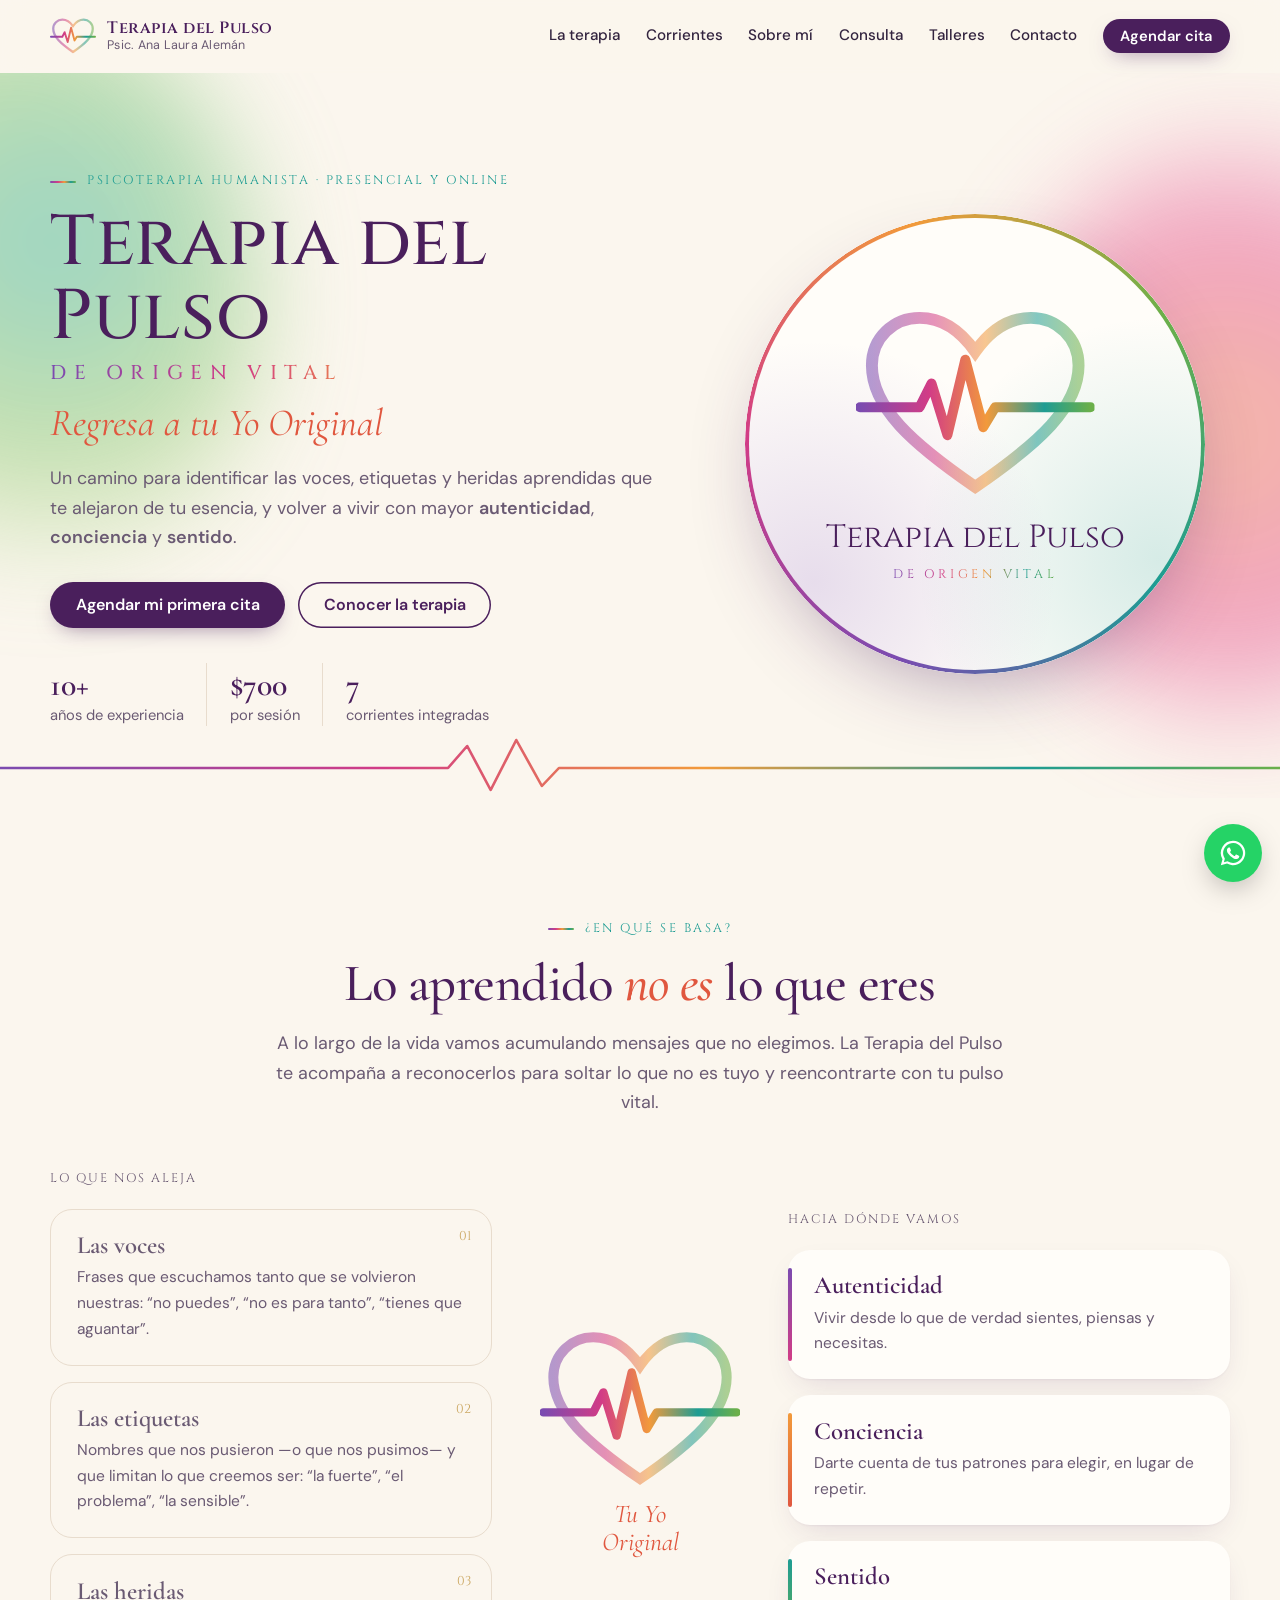
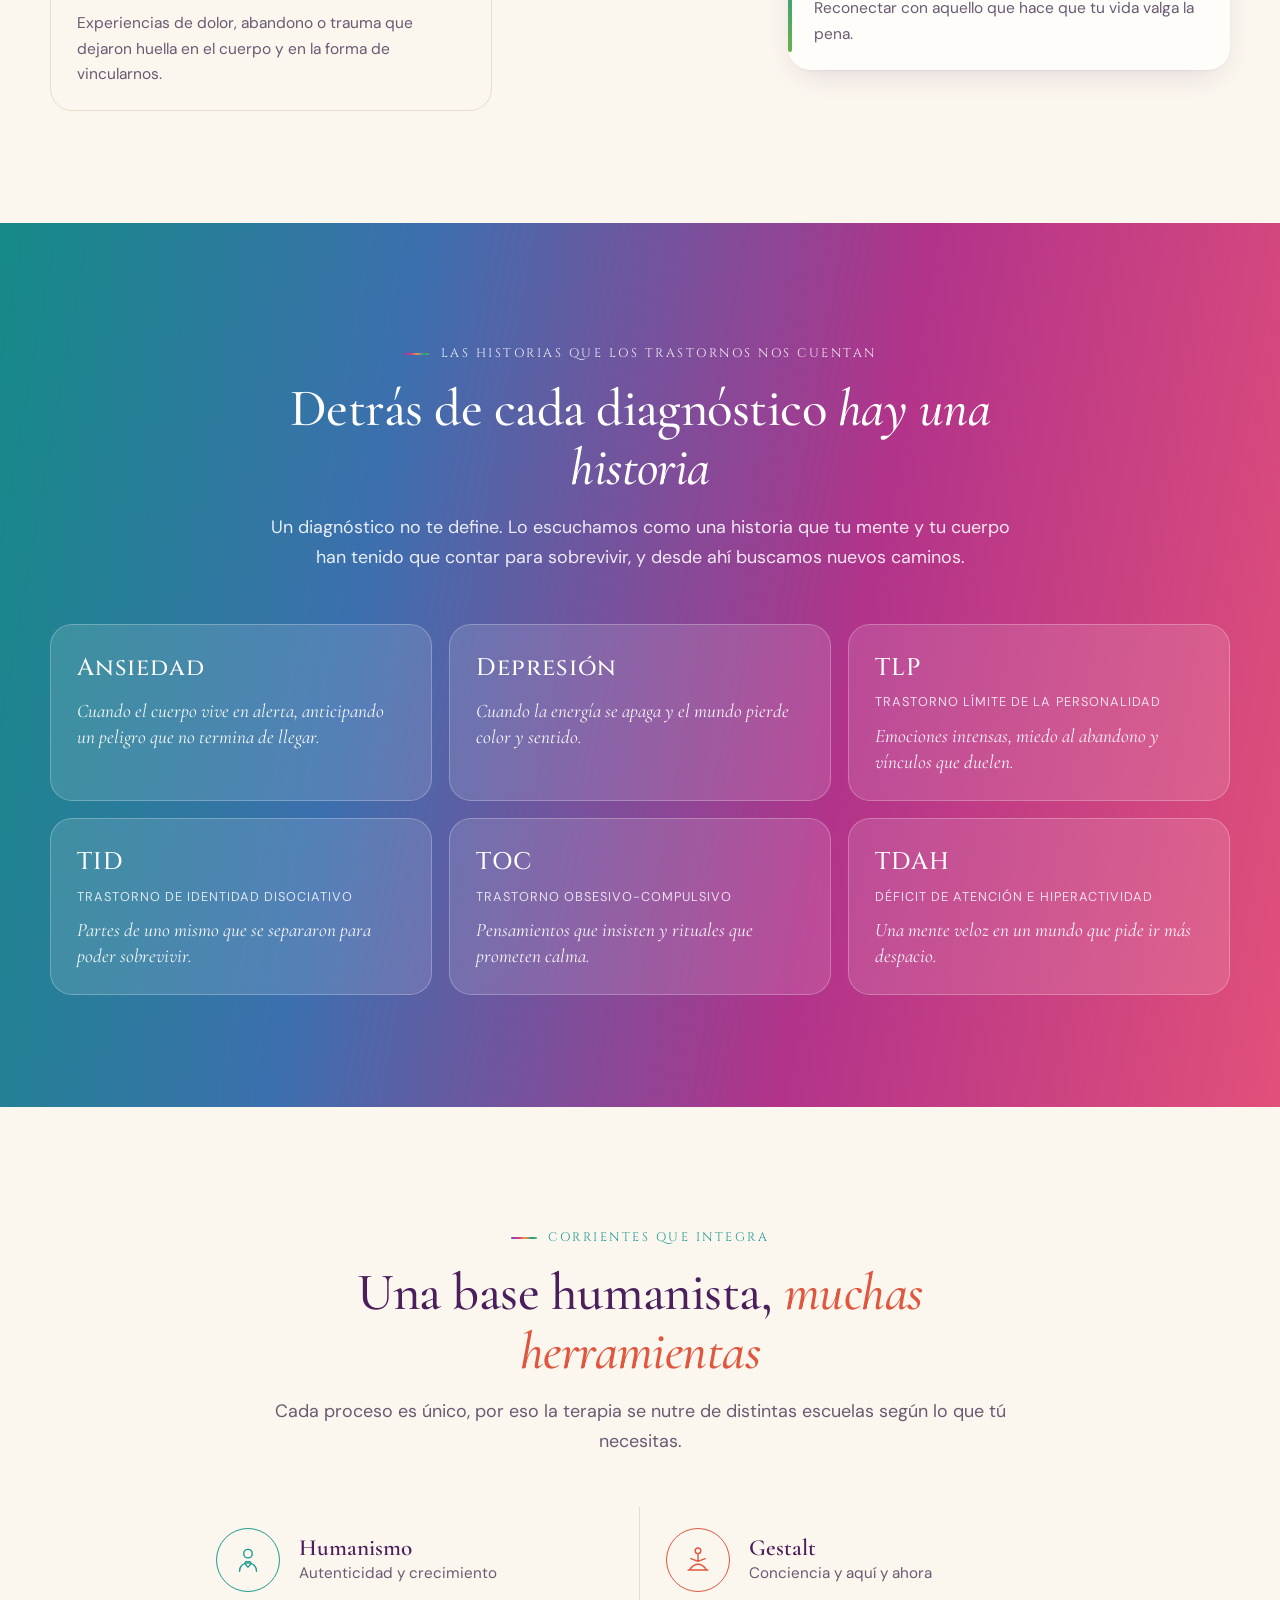
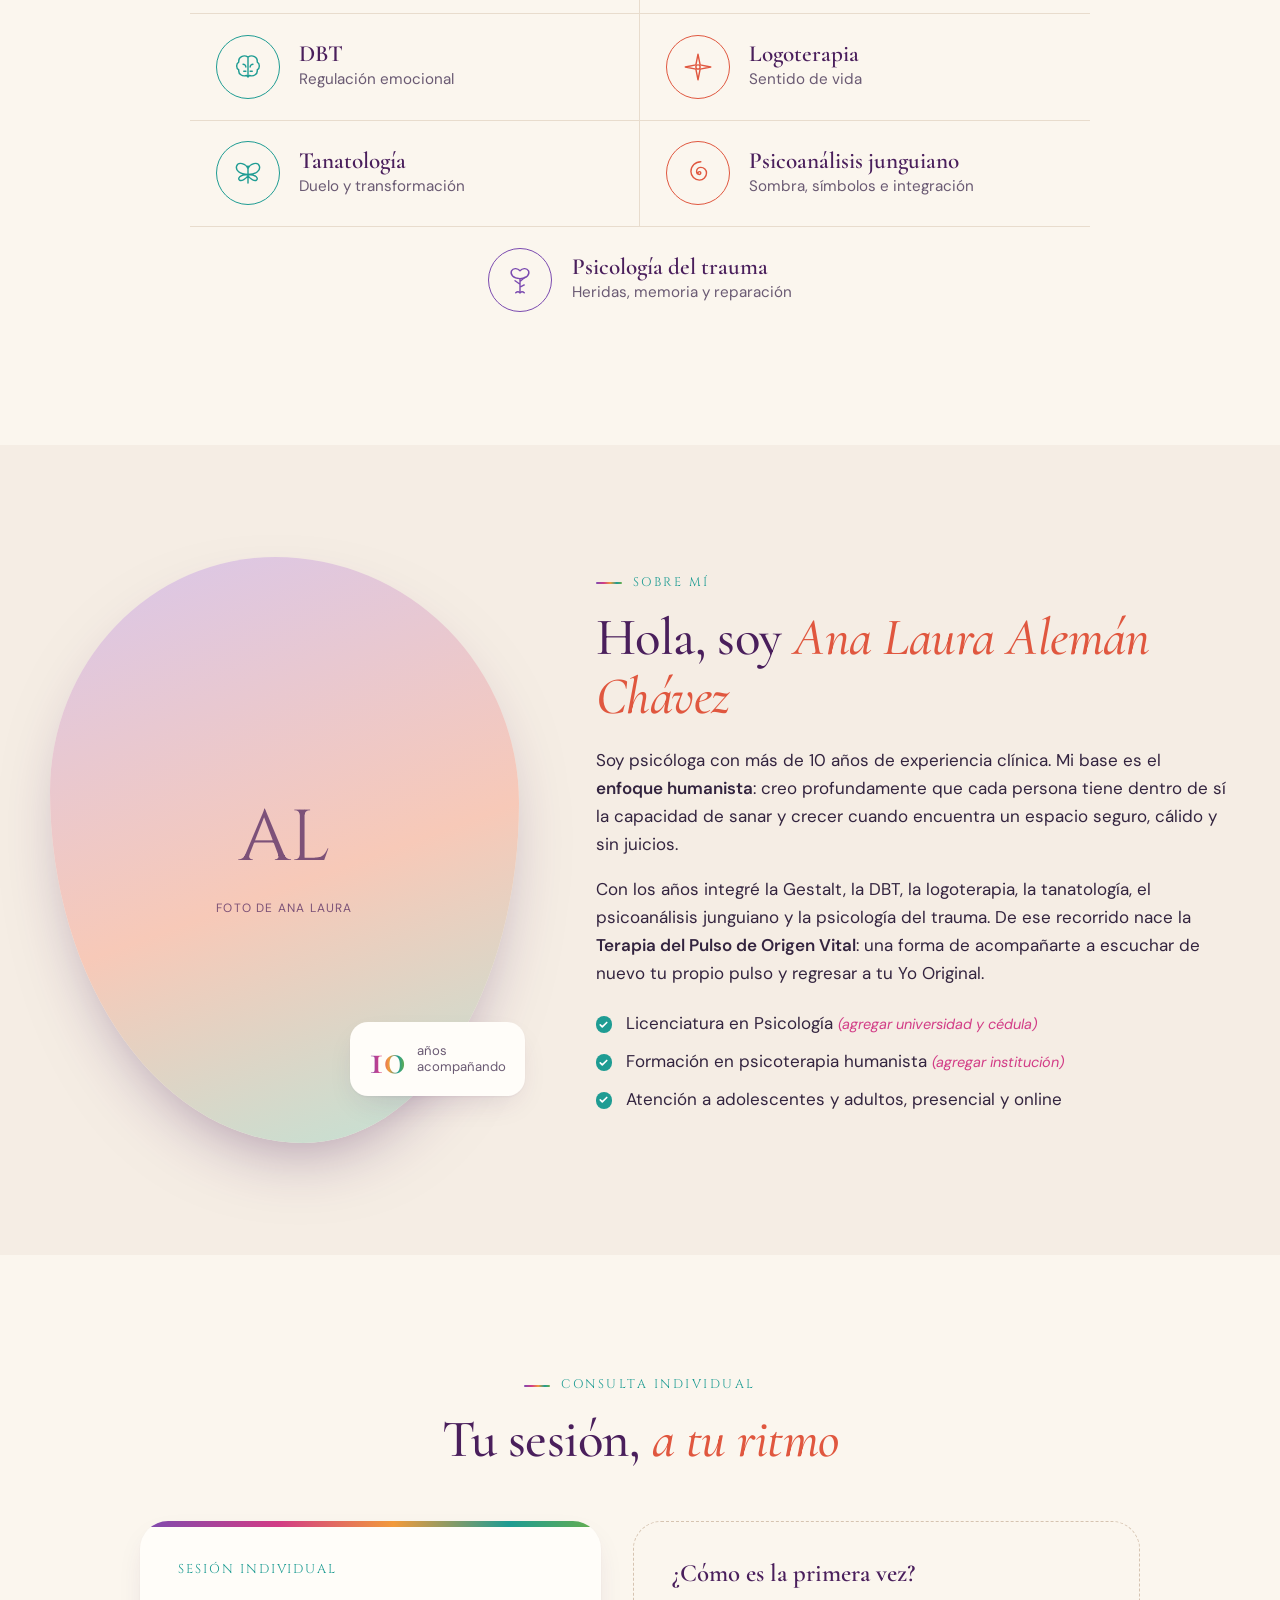
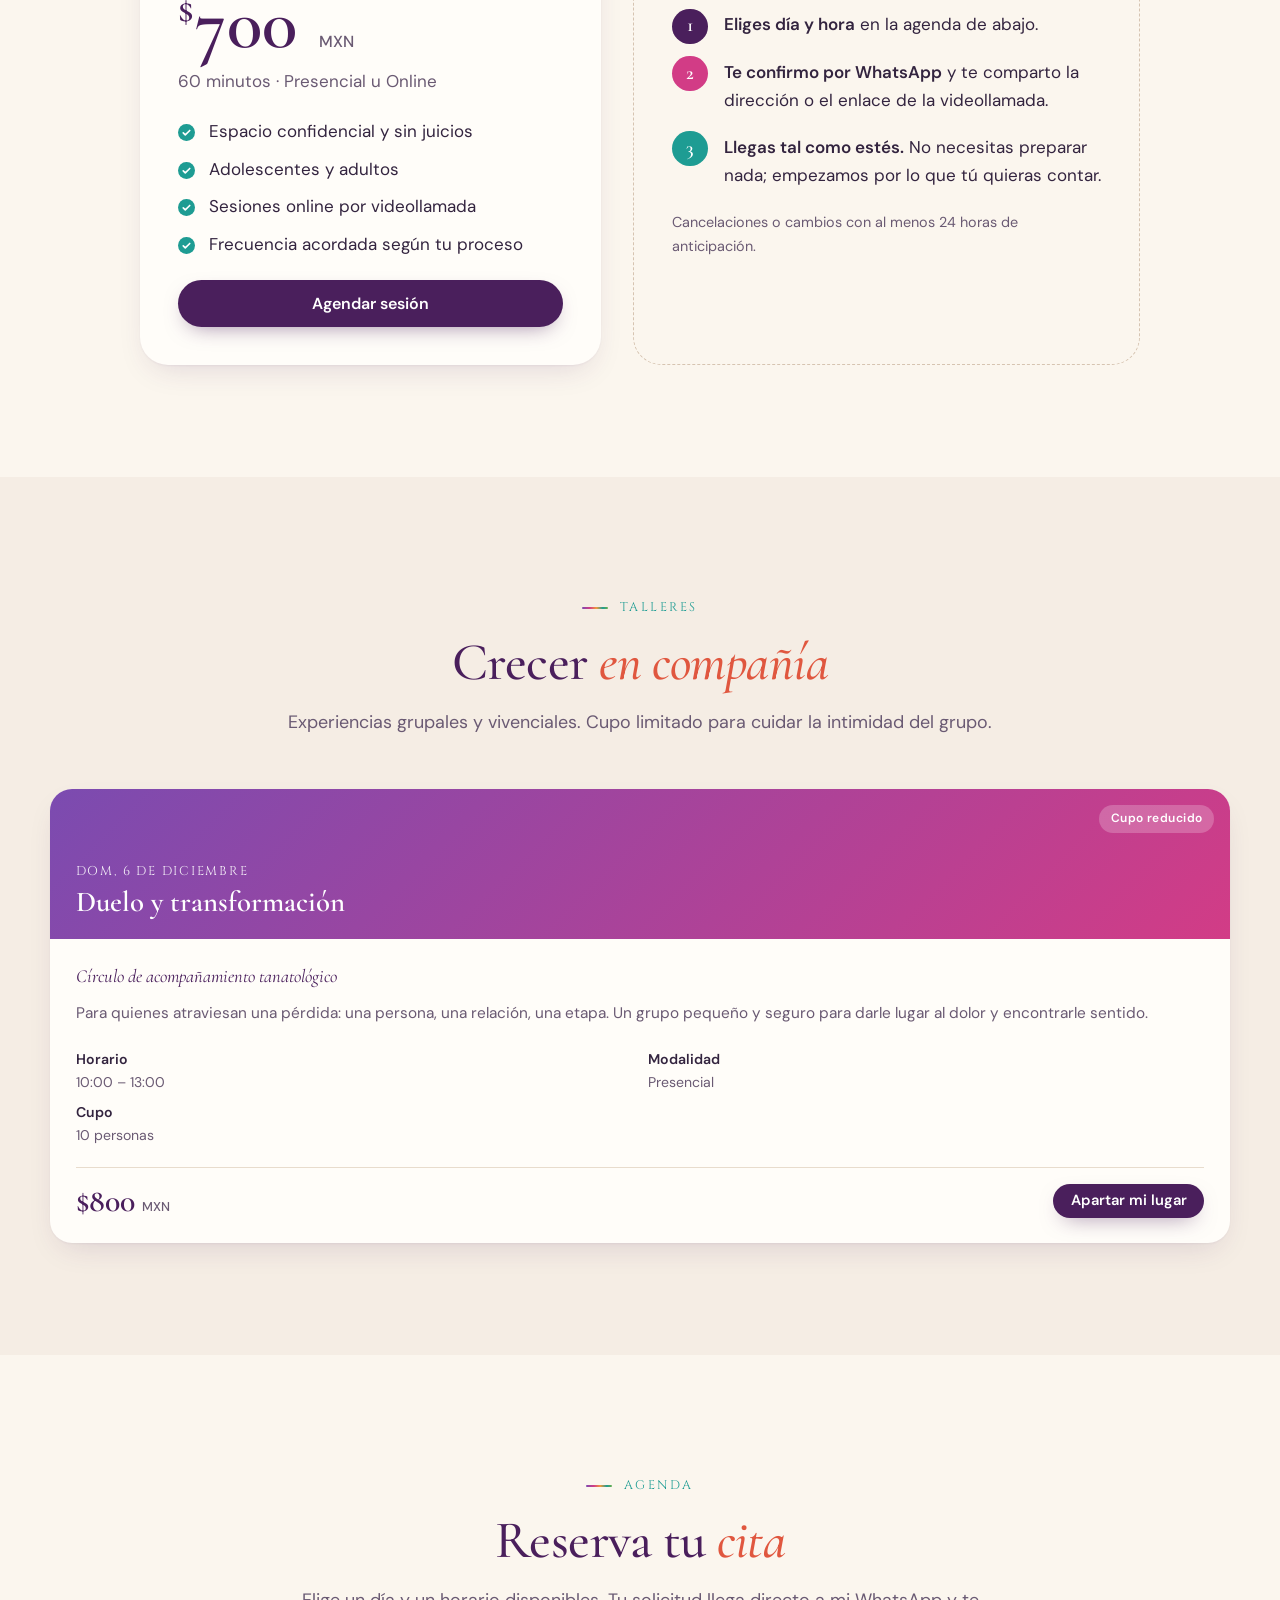
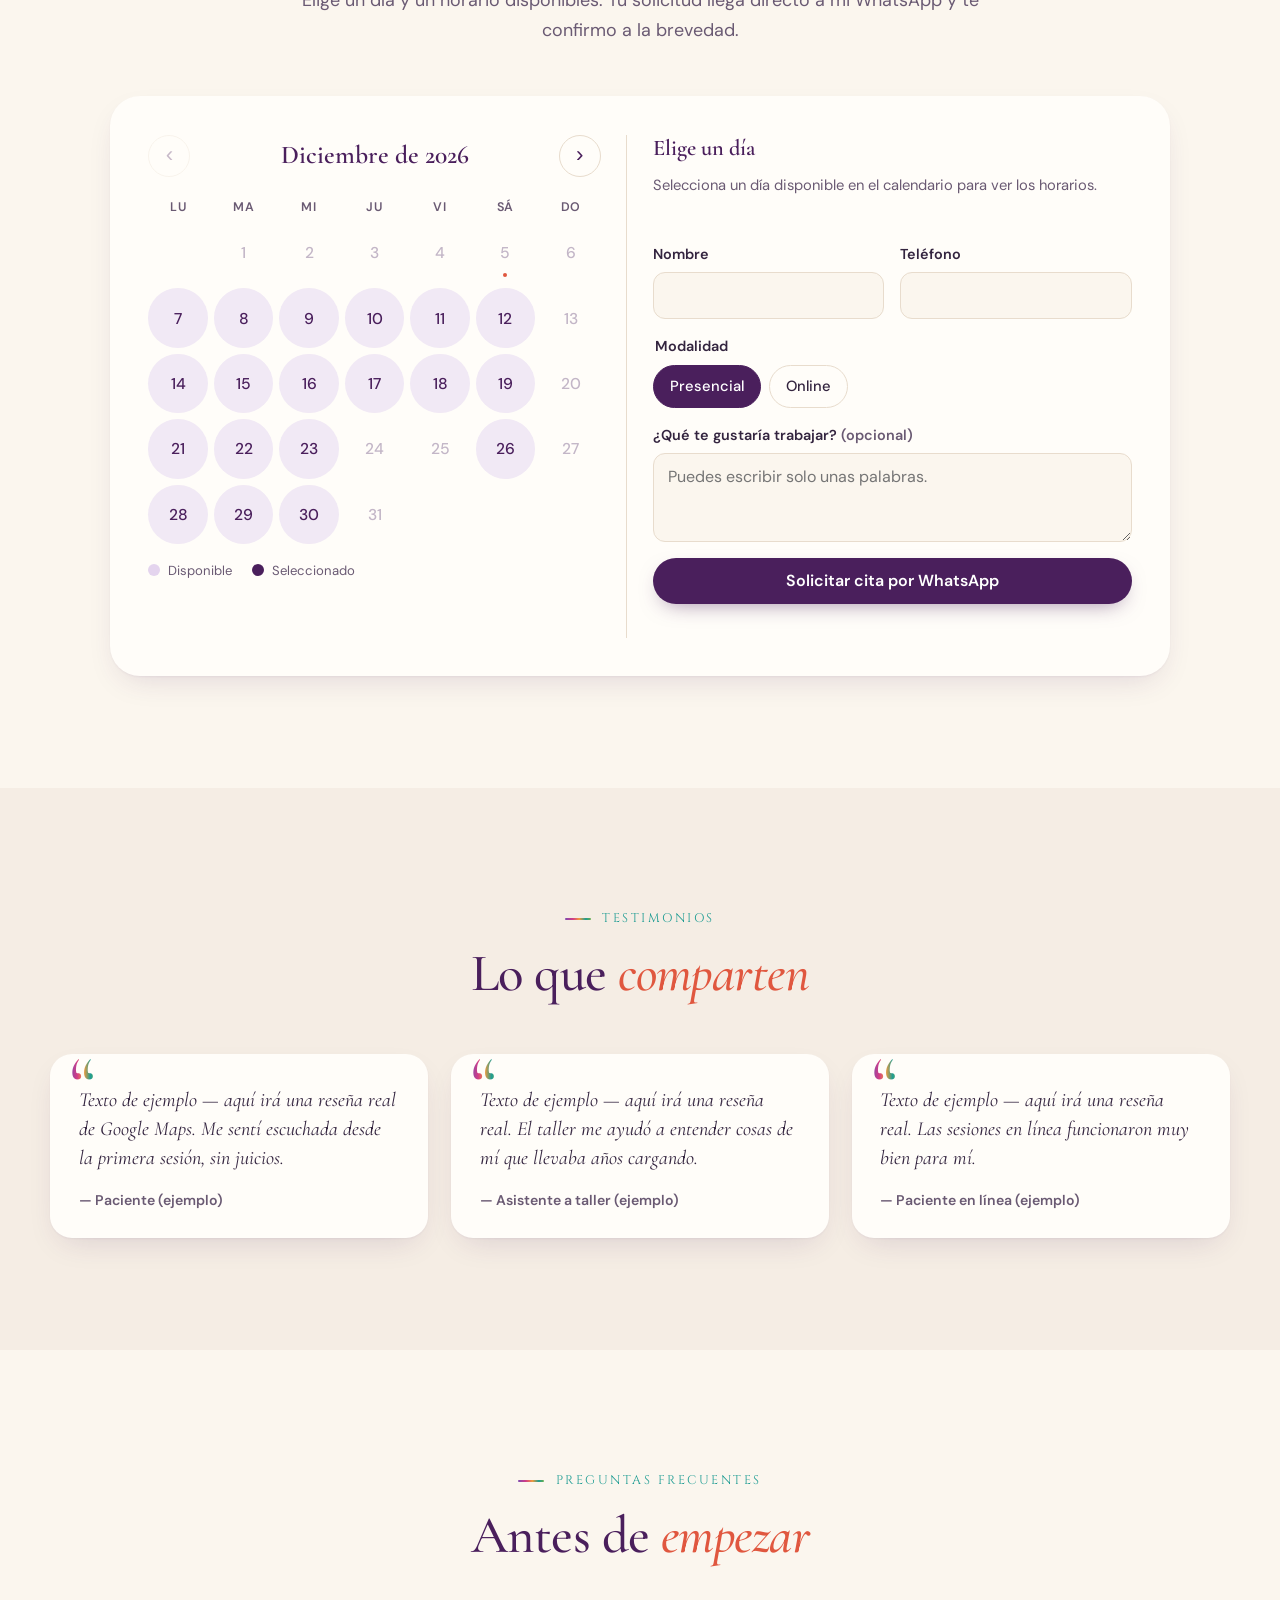
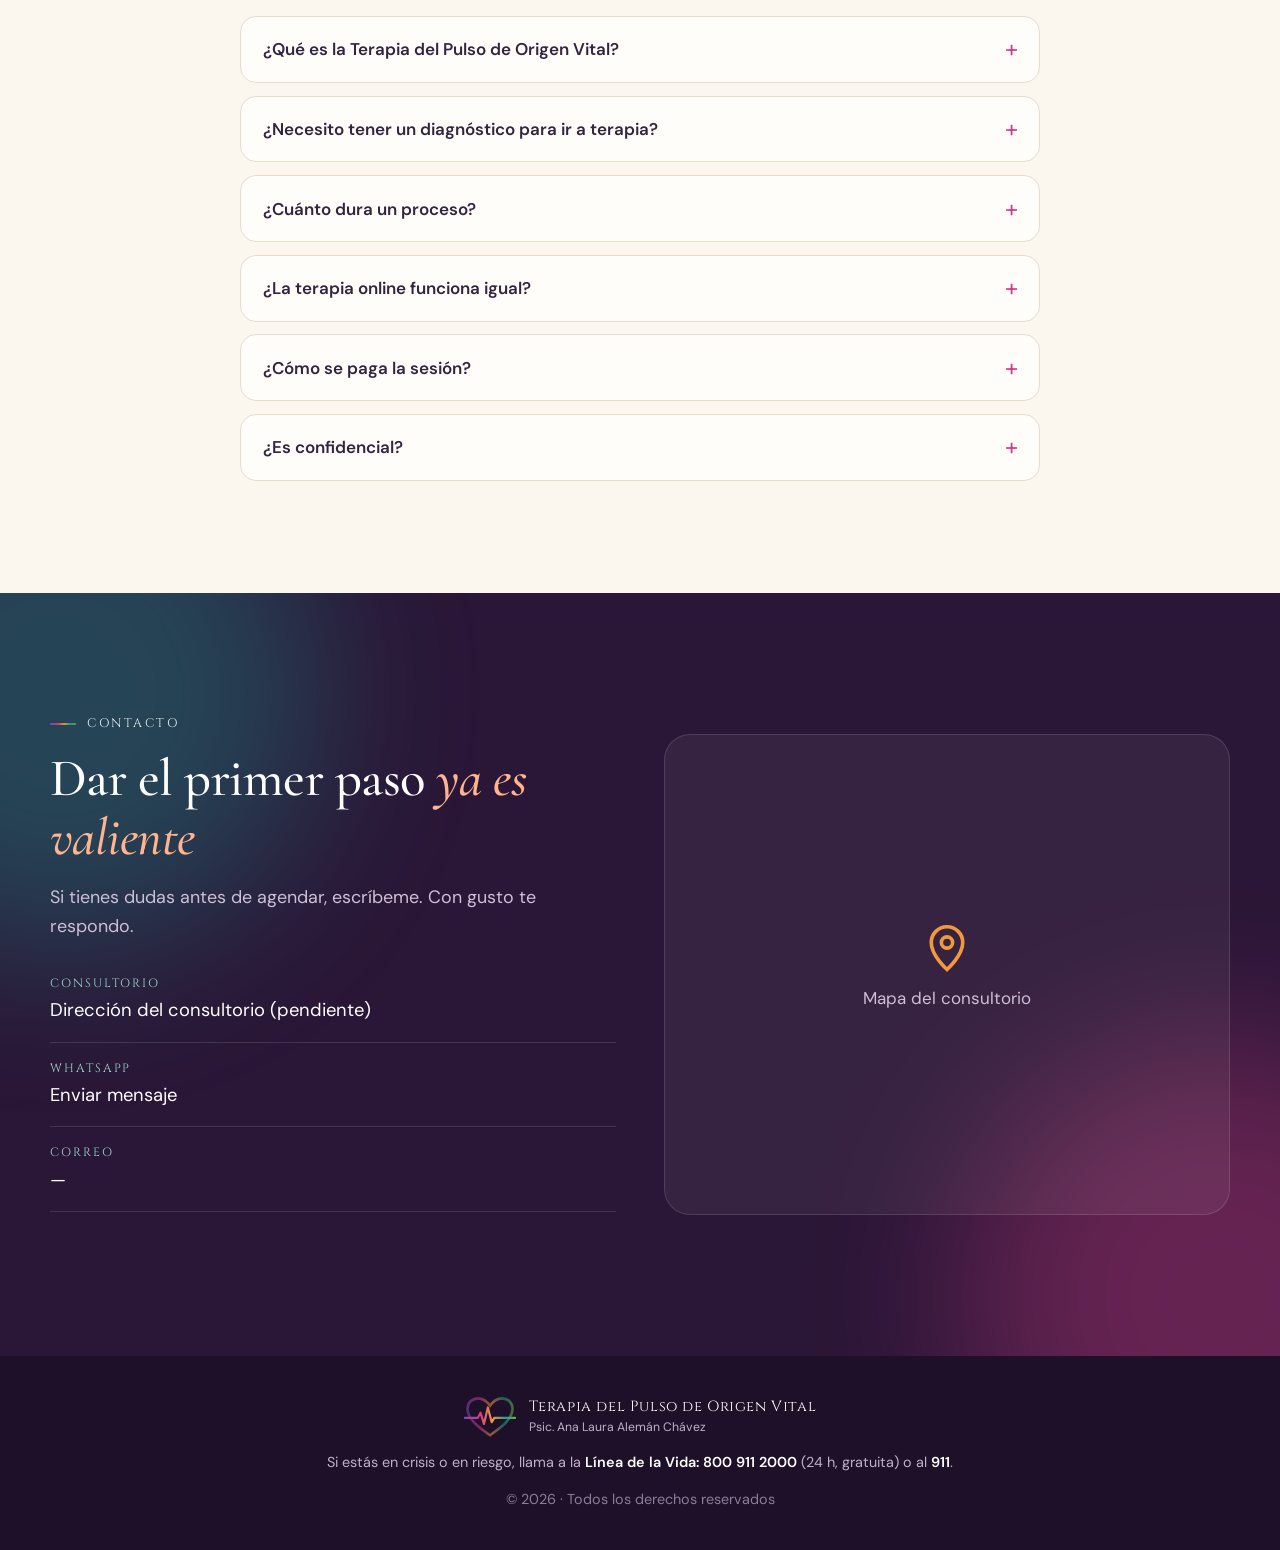
==== index.html @ 5dee5ed2 "Sitio web Terapia del Pulso de Origen Vital Primera versión del sitio de la Psic. Ana Laura Alemán C" ====
<!doctype html>
<html lang="es-MX">
<head>
  <meta charset="utf-8" />
  <meta name="viewport" content="width=device-width, initial-scale=1" />
  <title>Terapia del Pulso · Psic. Ana Laura Alemán Chávez</title>
  <meta name="description" content="Terapia del Pulso de Origen Vital: regresa a tu Yo Original. Psicoterapia humanista con la Psic. Ana Laura Alemán Chávez, 10 años de experiencia. Atención presencial y online, talleres y agenda de citas." />
  <meta name="theme-color" content="#FBF6EE" />
  <meta property="og:title" content="Terapia del Pulso de Origen Vital · Ana Laura Alemán Chávez" />
  <meta property="og:description" content="Regresa a tu Yo Original. Psicoterapia humanista, presencial y online." />
  <meta property="og:type" content="website" />
  <meta property="og:image" content="img/logo.png" />
  <link rel="icon" href="img/favicon.svg" type="image/svg+xml" />
  <link rel="preconnect" href="https://fonts.googleapis.com" />
  <link rel="preconnect" href="https://fonts.gstatic.com" crossorigin />
  <link href="https://fonts.googleapis.com/css2?family=Cinzel:wght@400;500;600&family=Cormorant+Garamond:ital,wght@0,400;0,500;0,600;1,400;1,500;1,600&family=DM+Sans:opsz,wght@9..40,400..700&display=swap" rel="stylesheet" />
  <link rel="stylesheet" href="css/styles.css" />
</head>
<body>
  <a class="skip" href="#main">Saltar al contenido</a>

  <!-- Gradiente arcoíris compartido por los SVG del sitio -->
  <svg width="0" height="0" style="position:absolute" aria-hidden="true">
    <defs>
      <linearGradient id="rainbow" x1="0" y1="0" x2="1" y2="0">
        <stop offset="0" stop-color="#7B4BB0"/>
        <stop offset=".3" stop-color="#D23C86"/>
        <stop offset=".55" stop-color="#F29A3B"/>
        <stop offset=".8" stop-color="#1E9C93"/>
        <stop offset="1" stop-color="#6BAF4A"/>
      </linearGradient>
      <symbol id="pulse-heart" viewBox="0 0 120 100">
        <path d="M60 92C28 70 8 52 8 31 8 17 19 7 32 7c12 0 21 7 28 17C67 14 76 7 88 7c13 0 24 10 24 24 0 21-20 39-52 61Z" fill="none" stroke="url(#rainbow)" stroke-width="6" stroke-linecap="round" opacity=".55"/>
        <path d="M2 52h30l6-12 8 26 9-38 9 34 6-10h48" fill="none" stroke="url(#rainbow)" stroke-width="5" stroke-linecap="round" stroke-linejoin="round"/>
      </symbol>
    </defs>
  </svg>

  <!-- ============ ENCABEZADO ============ -->
  <header class="header" id="top">
    <div class="container header__inner">
      <a class="brand" href="#top" aria-label="Inicio">
        <span class="brand__mark" aria-hidden="true"><svg><use href="#pulse-heart"/></svg></span>
        <span class="brand__text">
          <strong>Terapia del Pulso</strong>
          <small>Psic. Ana Laura Alemán</small>
        </span>
      </a>

      <button class="nav-toggle" aria-expanded="false" aria-controls="nav" aria-label="Abrir menú">
        <span></span><span></span><span></span>
      </button>

      <nav class="nav" id="nav" aria-label="Principal">
        <a href="#metodo">La terapia</a>
        <a href="#corrientes">Corrientes</a>
        <a href="#sobre-mi">Sobre mí</a>
        <a href="#consulta">Consulta</a>
        <a href="#talleres">Talleres</a>
        <a href="#contacto">Contacto</a>
        <a class="btn btn--small" href="#agenda">Agendar cita</a>
      </nav>
    </div>
  </header>

  <main id="main">

    <!-- ============ HERO ============ -->
    <section class="hero">
      <div class="wash wash--l" aria-hidden="true"></div>
      <div class="wash wash--r" aria-hidden="true"></div>
      <div class="container hero__grid">
        <div class="hero__copy reveal">
          <p class="eyebrow">Psicoterapia humanista · Presencial y online</p>
          <h1>
            <span class="h1__small">Terapia del Pulso</span>
            <span class="h1__sub">de Origen Vital</span>
          </h1>
          <p class="tagline">Regresa a tu Yo Original</p>
          <p class="lead">
            Un camino para identificar las voces, etiquetas y heridas aprendidas que te
            alejaron de tu esencia, y volver a vivir con mayor <strong>autenticidad</strong>,
            <strong>conciencia</strong> y <strong>sentido</strong>.
          </p>
          <div class="hero__cta">
            <a class="btn" href="#agenda">Agendar mi primera cita</a>
            <a class="btn btn--ghost" href="#metodo">Conocer la terapia</a>
          </div>
          <ul class="hero__facts">
            <li><strong><span data-site="aniosExperiencia">10</span>+</strong> años de experiencia</li>
            <li><strong>$<span data-site="precio">700</span></strong> por sesión</li>
            <li><strong>7</strong> corrientes integradas</li>
          </ul>
        </div>

        <div class="hero__art reveal">
          <div class="logo-ring">
            <img class="logo-img" src="img/logo.png" alt="Logotipo Terapia del Pulso de Origen Vital: colibrí junto a un corazón con línea de pulso" width="520" height="520" />
            <div class="logo-fallback" aria-hidden="true">
              <svg class="logo-fallback__heart"><use href="#pulse-heart"/></svg>
              <span class="logo-fallback__title">Terapia del Pulso</span>
              <span class="logo-fallback__sub">de origen vital</span>
            </div>
          </div>
        </div>
      </div>
      <svg class="pulse-line" viewBox="0 0 1200 60" preserveAspectRatio="none" aria-hidden="true">
        <path d="M0 30h420l18-22 22 44 24-50 24 46 16-18h676" fill="none" stroke="url(#rainbow)" stroke-width="2.5" stroke-linecap="round" stroke-linejoin="round"/>
      </svg>
    </section>

    <!-- ============ ¿EN QUÉ SE BASA? ============ -->
    <section class="section" id="metodo">
      <div class="container">
        <header class="section__head reveal">
          <p class="eyebrow">¿En qué se basa?</p>
          <h2>Lo aprendido <em>no es</em> lo que eres</h2>
          <p class="lead">
            A lo largo de la vida vamos acumulando mensajes que no elegimos. La Terapia del Pulso
            te acompaña a reconocerlos para soltar lo que no es tuyo y reencontrarte con tu pulso vital.
          </p>
        </header>

        <div class="journey">
          <div class="journey__col reveal">
            <p class="journey__label">Lo que nos aleja</p>
            <article class="card card--soft">
              <span class="card__num">01</span>
              <h3>Las voces</h3>
              <p>Frases que escuchamos tanto que se volvieron nuestras: “no puedes”, “no es para tanto”, “tienes que aguantar”.</p>
            </article>
            <article class="card card--soft">
              <span class="card__num">02</span>
              <h3>Las etiquetas</h3>
              <p>Nombres que nos pusieron —o que nos pusimos— y que limitan lo que creemos ser: “la fuerte”, “el problema”, “la sensible”.</p>
            </article>
            <article class="card card--soft">
              <span class="card__num">03</span>
              <h3>Las heridas</h3>
              <p>Experiencias de dolor, abandono o trauma que dejaron huella en el cuerpo y en la forma de vincularnos.</p>
            </article>
          </div>

          <div class="journey__heart reveal" aria-hidden="true">
            <svg><use href="#pulse-heart"/></svg>
            <span>Tu Yo<br />Original</span>
          </div>

          <div class="journey__col reveal">
            <p class="journey__label">Hacia dónde vamos</p>
            <article class="card card--glow">
              <h3>Autenticidad</h3>
              <p>Vivir desde lo que de verdad sientes, piensas y necesitas.</p>
            </article>
            <article class="card card--glow">
              <h3>Conciencia</h3>
              <p>Darte cuenta de tus patrones para elegir, en lugar de repetir.</p>
            </article>
            <article class="card card--glow">
              <h3>Sentido</h3>
              <p>Reconectar con aquello que hace que tu vida valga la pena.</p>
            </article>
          </div>
        </div>
      </div>
    </section>

    <!-- ============ LAS HISTORIAS QUE LOS TRASTORNOS NOS CUENTAN ============ -->
    <section class="section section--band" id="historias">
      <div class="container">
        <header class="section__head reveal">
          <p class="eyebrow eyebrow--light">Las historias que los trastornos nos cuentan</p>
          <h2>Detrás de cada diagnóstico <em>hay una historia</em></h2>
          <p class="lead">
            Un diagnóstico no te define. Lo escuchamos como una historia que tu mente y tu cuerpo
            han tenido que contar para sobrevivir, y desde ahí buscamos nuevos caminos.
          </p>
        </header>
        <ul class="stories">
          <li class="story reveal"><strong>Ansiedad</strong><span>Cuando el cuerpo vive en alerta, anticipando un peligro que no termina de llegar.</span></li>
          <li class="story reveal"><strong>Depresión</strong><span>Cuando la energía se apaga y el mundo pierde color y sentido.</span></li>
          <li class="story reveal"><strong>TLP</strong><small>Trastorno límite de la personalidad</small><span>Emociones intensas, miedo al abandono y vínculos que duelen.</span></li>
          <li class="story reveal"><strong>TID</strong><small>Trastorno de identidad disociativo</small><span>Partes de uno mismo que se separaron para poder sobrevivir.</span></li>
          <li class="story reveal"><strong>TOC</strong><small>Trastorno obsesivo-compulsivo</small><span>Pensamientos que insisten y rituales que prometen calma.</span></li>
          <li class="story reveal"><strong>TDAH</strong><small>Déficit de atención e hiperactividad</small><span>Una mente veloz en un mundo que pide ir más despacio.</span></li>
        </ul>
      </div>
    </section>

    <!-- ============ CORRIENTES QUE INTEGRA ============ -->
    <section class="section" id="corrientes">
      <div class="container">
        <header class="section__head reveal">
          <p class="eyebrow">Corrientes que integra</p>
          <h2>Una base humanista, <em>muchas herramientas</em></h2>
          <p class="lead">Cada proceso es único, por eso la terapia se nutre de distintas escuelas según lo que tú necesitas.</p>
        </header>

        <div class="schools">
          <article class="school reveal" style="--c:#1E9C93">
            <div class="school__icon" aria-hidden="true"><svg viewBox="0 0 48 48"><circle cx="24" cy="15" r="6"/><path d="M12 40c0-7 5-12 12-12s12 5 12 12"/><path d="M24 34s-4-2.6-4-5.3a2 2 0 0 1 4-.9 2 2 0 0 1 4 .9C28 31.4 24 34 24 34Z"/></svg></div>
            <div><h3>Humanismo</h3><p>Autenticidad y crecimiento</p></div>
          </article>
          <article class="school reveal" style="--c:#E0573F">
            <div class="school__icon" aria-hidden="true"><svg viewBox="0 0 48 48"><circle cx="24" cy="11" r="4"/><path d="M24 16v10M14 22l10 4 10-4M12 38c4-6 8-8 12-8s8 2 12 8M10 38h28"/></svg></div>
            <div><h3>Gestalt</h3><p>Conciencia y aquí y ahora</p></div>
          </article>
          <article class="school reveal" style="--c:#1E9C93">
            <div class="school__icon" aria-hidden="true"><svg viewBox="0 0 48 48"><path d="M24 10c-6-4-14 0-13 7-4 2-4 9 0 11-1 6 5 10 11 8 1 1 2 2 2 2V10ZM24 10c6-4 14 0 13 7 4 2 4 9 0 11 1 6-5 10-11 8-1 1-2 2-2 2"/><path d="M17 20c2 0 4 2 4 4M31 20c-2 0-4 2-4 4M18 30h3M27 30h3"/></svg></div>
            <div><h3>DBT</h3><p>Regulación emocional</p></div>
          </article>
          <article class="school reveal" style="--c:#E0573F">
            <div class="school__icon" aria-hidden="true"><svg viewBox="0 0 48 48"><path d="M24 6l3 15 15 3-15 3-3 15-3-15-15-3 15-3Z"/><circle cx="24" cy="24" r="3"/></svg></div>
            <div><h3>Logoterapia</h3><p>Sentido de vida</p></div>
          </article>
          <article class="school reveal" style="--c:#1E9C93">
            <div class="school__icon" aria-hidden="true"><svg viewBox="0 0 48 48"><path d="M24 14v24M24 18c-3-8-14-10-16-4s4 12 16 12M24 18c3-8 14-10 16-4s-4 12-16 12M24 28c-3 4-9 8-12 6s0-8 12-8M24 28c3 4 9 8 12 6s0-8-12-8"/></svg></div>
            <div><h3>Tanatología</h3><p>Duelo y transformación</p></div>
          </article>
          <article class="school reveal" style="--c:#E0573F">
            <div class="school__icon" aria-hidden="true"><svg viewBox="0 0 48 48"><path d="M24 24a2 2 0 1 1 2 2 4 4 0 0 1-4-4 6 6 0 0 1 6-6 8 8 0 0 1 8 8 10 10 0 0 1-10 10 12 12 0 0 1-12-12 14 14 0 0 1 14-14"/></svg></div>
            <div><h3>Psicoanálisis junguiano</h3><p>Sombra, símbolos e integración</p></div>
          </article>
          <article class="school school--wide reveal" style="--c:#7B4BB0">
            <div class="school__icon" aria-hidden="true"><svg viewBox="0 0 48 48"><path d="M24 42V22M24 30l-7-5M24 26l7-6M24 34l6-3"/><path d="M24 22c-10 0-14-6-12-11 3-5 9-3 12 0 3-3 9-5 12 0 2 5-2 11-12 11Z"/><path d="M18 42c2-2 4-2 6 0 2-2 4-2 6 0"/></svg></div>
            <div><h3>Psicología del trauma</h3><p>Heridas, memoria y reparación</p></div>
          </article>
        </div>
      </div>
    </section>

    <!-- ============ SOBRE MÍ ============ -->
    <section class="section section--tint" id="sobre-mi">
      <div class="container split">
        <div class="split__media reveal">
          <figure class="portrait">
            <!-- Para poner su foto: guardar como img/ana-laura.jpg -->
            <img class="portrait__img" src="img/ana-laura.jpg" alt="Psicóloga Ana Laura Alemán Chávez" />
            <div class="portrait__placeholder" aria-hidden="true">
              <span>AL</span>
              <small>Foto de Ana Laura</small>
            </div>
          </figure>
          <div class="badge-years">
            <span data-site="aniosExperiencia">10</span>
            <small>años<br />acompañando</small>
          </div>
        </div>
        <div class="split__copy reveal">
          <p class="eyebrow">Sobre mí</p>
          <h2>Hola, soy <em>Ana Laura Alemán Chávez</em></h2>
          <p>
            Soy psicóloga con más de <span data-site="aniosExperiencia">10</span> años de experiencia clínica.
            Mi base es el <strong>enfoque humanista</strong>: creo profundamente que cada persona tiene dentro
            de sí la capacidad de sanar y crecer cuando encuentra un espacio seguro, cálido y sin juicios.
          </p>
          <p>
            Con los años integré la Gestalt, la DBT, la logoterapia, la tanatología, el psicoanálisis junguiano
            y la psicología del trauma. De ese recorrido nace la <strong>Terapia del Pulso de Origen Vital</strong>:
            una forma de acompañarte a escuchar de nuevo tu propio pulso y regresar a tu Yo Original.
          </p>
          <ul class="checks">
            <li>Licenciatura en Psicología <em class="todo">(agregar universidad y cédula)</em></li>
            <li>Formación en psicoterapia humanista <em class="todo">(agregar institución)</em></li>
            <li>Atención a adolescentes y adultos, presencial y online</li>
          </ul>
        </div>
      </div>
    </section>

    <!-- ============ CONSULTA ============ -->
    <section class="section" id="consulta">
      <div class="container">
        <header class="section__head reveal">
          <p class="eyebrow">Consulta individual</p>
          <h2>Tu sesión, <em>a tu ritmo</em></h2>
        </header>

        <div class="pricing">
          <article class="price-card reveal">
            <p class="price-card__tag">Sesión individual</p>
            <p class="price-card__price">
              <span class="currency">$</span><span data-site="precio">700</span>
              <small data-site="moneda">MXN</small>
            </p>
            <p class="price-card__meta"><span data-site="duracion">60</span> minutos · <span data-site="modalidades">Presencial u online</span></p>
            <ul class="checks">
              <li>Espacio confidencial y sin juicios</li>
              <li>Adolescentes y adultos</li>
              <li>Sesiones online por videollamada</li>
              <li>Frecuencia acordada según tu proceso</li>
            </ul>
            <a class="btn btn--block" href="#agenda">Agendar sesión</a>
          </article>

          <div class="steps reveal">
            <h3>¿Cómo es la primera vez?</h3>
            <ol>
              <li><strong>Eliges día y hora</strong> en la agenda de abajo.</li>
              <li><strong>Te confirmo por WhatsApp</strong> y te comparto la dirección o el enlace de la videollamada.</li>
              <li><strong>Llegas tal como estés.</strong> No necesitas preparar nada; empezamos por lo que tú quieras contar.</li>
            </ol>
            <p class="muted small">Cancelaciones o cambios con al menos 24 horas de anticipación.</p>
          </div>
        </div>
      </div>
    </section>

    <!-- ============ TALLERES ============ -->
    <section class="section section--tint" id="talleres">
      <div class="container">
        <header class="section__head reveal">
          <p class="eyebrow">Talleres</p>
          <h2>Crecer <em>en compañía</em></h2>
          <p class="lead">Experiencias grupales y vivenciales. Cupo limitado para cuidar la intimidad del grupo.</p>
        </header>
        <div class="workshops" id="workshops"></div>
        <p class="center muted" id="workshops-empty" hidden>Pronto anunciaré nuevos talleres. Escríbeme para avisarte cuando abran inscripciones.</p>
      </div>
    </section>

    <!-- ============ AGENDA ============ -->
    <section class="section" id="agenda">
      <div class="container">
        <header class="section__head reveal">
          <p class="eyebrow">Agenda</p>
          <h2>Reserva tu <em>cita</em></h2>
          <p class="lead">Elige un día y un horario disponibles. Tu solicitud llega directo a mi WhatsApp y te confirmo a la brevedad.</p>
        </header>

        <div class="booking reveal">
          <div class="booking__cal">
            <div class="cal__head">
              <button class="cal__nav" id="cal-prev" type="button" aria-label="Mes anterior">‹</button>
              <h3 id="cal-title">—</h3>
              <button class="cal__nav" id="cal-next" type="button" aria-label="Mes siguiente">›</button>
            </div>
            <div class="cal__week" aria-hidden="true">
              <span>Lu</span><span>Ma</span><span>Mi</span><span>Ju</span><span>Vi</span><span>Sá</span><span>Do</span>
            </div>
            <div class="cal__grid" id="cal-grid"></div>
            <div class="cal__legend">
              <span><i class="lg lg--free"></i> Disponible</span>
              <span><i class="lg lg--sel"></i> Seleccionado</span>
            </div>
          </div>

          <div class="booking__side">
            <div class="slots">
              <h3 id="slots-title">Elige un día</h3>
              <div class="slots__grid" id="slots"></div>
            </div>

            <form class="form" id="booking-form" novalidate>
              <div class="form__row">
                <label>Nombre
                  <input name="nombre" type="text" autocomplete="name" required />
                </label>
                <label>Teléfono
                  <input name="telefono" type="tel" autocomplete="tel" inputmode="tel" required />
                </label>
              </div>
              <fieldset class="form__radios">
                <legend>Modalidad</legend>
                <div id="modalidades"></div>
              </fieldset>
              <label><span>¿Qué te gustaría trabajar? <span class="muted">(opcional)</span></span>
                <textarea name="motivo" rows="3" placeholder="Puedes escribir solo unas palabras."></textarea>
              </label>
              <div class="summary" id="summary" hidden></div>
              <button class="btn btn--block" type="submit">Solicitar cita por WhatsApp</button>
              <p class="form__msg" id="form-msg" role="status"></p>
            </form>
          </div>
        </div>
      </div>
    </section>

    <!-- ============ TESTIMONIOS ============ -->
    <section class="section section--tint" id="testimonios">
      <div class="container">
        <header class="section__head reveal">
          <p class="eyebrow">Testimonios</p>
          <h2>Lo que <em>comparten</em></h2>
        </header>
        <div class="quotes" id="quotes"></div>
      </div>
    </section>

    <!-- ============ PREGUNTAS ============ -->
    <section class="section" id="faq">
      <div class="container narrow">
        <header class="section__head reveal">
          <p class="eyebrow">Preguntas frecuentes</p>
          <h2>Antes de <em>empezar</em></h2>
        </header>
        <div class="faq reveal">
          <details>
            <summary>¿Qué es la Terapia del Pulso de Origen Vital?</summary>
            <p>Es la metodología que desarrollé a partir de mi base humanista y de las corrientes que integro. Su objetivo es identificar las voces, etiquetas y heridas aprendidas que te alejaron de tu esencia, para que puedas regresar a tu Yo Original y vivir con más autenticidad, conciencia y sentido.</p>
          </details>
          <details>
            <summary>¿Necesito tener un diagnóstico para ir a terapia?</summary>
            <p>No. Puedes venir porque algo te duele, te confunde o simplemente quieres conocerte mejor. Y si ya tienes un diagnóstico, lo abordamos como una parte de tu historia, no como tu identidad.</p>
          </details>
          <details>
            <summary>¿Cuánto dura un proceso?</summary>
            <p>Depende de cada persona y de lo que quiera trabajar. Algunas personas vienen unas cuantas sesiones para algo puntual; otras eligen procesos más largos. Lo vamos revisando juntos.</p>
          </details>
          <details>
            <summary>¿La terapia online funciona igual?</summary>
            <p>Sí. Solo necesitas un lugar privado, buena conexión y audífonos. Muchas personas la prefieren por comodidad.</p>
          </details>
          <details>
            <summary>¿Cómo se paga la sesión?</summary>
            <p>Puedes pagar en efectivo o por transferencia. Para sesiones online, el pago se realiza antes de la sesión. <em class="todo">(Ajustar según las formas de pago reales.)</em></p>
          </details>
          <details>
            <summary>¿Es confidencial?</summary>
            <p>Totalmente. Todo lo que compartas en consulta está protegido por el secreto profesional, salvo las excepciones que marca la ley para proteger tu vida o la de otras personas.</p>
          </details>
        </div>
      </div>
    </section>

    <!-- ============ CONTACTO ============ -->
    <section class="section section--dark" id="contacto">
      <div class="container contact">
        <div class="contact__copy reveal">
          <p class="eyebrow eyebrow--light">Contacto</p>
          <h2>Dar el primer paso <em>ya es valiente</em></h2>
          <p class="lead">Si tienes dudas antes de agendar, escríbeme. Con gusto te respondo.</p>
          <ul class="contact__list">
            <li><span>Consultorio</span><a id="c-address" href="#" target="_blank" rel="noopener">—</a></li>
            <li><span>WhatsApp</span><a id="c-whatsapp" href="#" target="_blank" rel="noopener">Enviar mensaje</a></li>
            <li id="c-email-row" hidden><span>Correo</span><a id="c-email" href="#">—</a></li>
          </ul>
          <div class="socials" id="socials"></div>
        </div>
        <div class="contact__map reveal">
          <iframe id="map" title="Ubicación del consultorio" loading="lazy" referrerpolicy="no-referrer-when-downgrade" hidden></iframe>
          <div class="map__placeholder" id="map-placeholder">
            <svg viewBox="0 0 24 24" aria-hidden="true"><path d="M12 22s7-6.2 7-12a7 7 0 0 0-14 0c0 5.8 7 12 7 12Z"/><circle cx="12" cy="10" r="2.5"/></svg>
            <p>Mapa del consultorio</p>
          </div>
        </div>
      </div>
    </section>
  </main>

  <footer class="footer">
    <div class="container footer__inner">
      <div class="footer__brand">
        <svg aria-hidden="true"><use href="#pulse-heart"/></svg>
        <p>Terapia del Pulso de Origen Vital<br /><small>Psic. Ana Laura Alemán Chávez <span id="cedula"></span></small></p>
      </div>
      <p class="small">Si estás en crisis o en riesgo, llama a la <strong>Línea de la Vida: 800 911 2000</strong> (24 h, gratuita) o al <strong>911</strong>.</p>
      <p class="small muted">© <span id="year"></span> · Todos los derechos reservados</p>
    </div>
  </footer>

  <a class="wa-float" id="wa-float" href="#" target="_blank" rel="noopener" aria-label="Escribir por WhatsApp">
    <svg viewBox="0 0 32 32" aria-hidden="true"><path d="M16 3a13 13 0 0 0-11.2 19.6L3 29l6.6-1.7A13 13 0 1 0 16 3Zm0 23.6a10.6 10.6 0 0 1-5.4-1.5l-.4-.2-3.9 1 1-3.8-.2-.4A10.6 10.6 0 1 1 16 26.6Zm5.8-7.9c-.3-.2-1.9-.9-2.2-1s-.5-.2-.7.2-.8 1-1 1.2-.4.2-.7 0a8.7 8.7 0 0 1-4.3-3.8c-.3-.6.3-.5.9-1.7.1-.2 0-.4 0-.5l-1-2.4c-.3-.6-.5-.5-.7-.5h-.6a1.2 1.2 0 0 0-.9.4 3.6 3.6 0 0 0-1.1 2.7 6.3 6.3 0 0 0 1.3 3.3 14.4 14.4 0 0 0 5.5 4.9c2 .9 2.9 1 3.9.8a3.3 3.3 0 0 0 2.2-1.5 2.7 2.7 0 0 0 .2-1.5c-.1-.2-.3-.3-.6-.4Z"/></svg>
  </a>

  <script src="js/config.js"></script>
  <script src="js/main.js"></script>
</body>
</html>
---- css/styles.css ----
/* ==========================================================================
   Terapia del Pulso de Origen Vital — Psic. Ana Laura Alemán Chávez
   Paleta tomada del logotipo: acuarela arcoíris sobre papel crema.
   ========================================================================== */

:root {
  --cream: #fbf6ee;
  --paper: #fffdf9;
  --tint: #f5ede4;
  --ink: #33243f;
  --ink-soft: #6a5a73;
  --plum: #4a1f5c;
  --plum-deep: #2a1636;
  --violet: #7b4bb0;
  --magenta: #d23c86;
  --coral: #e0573f;
  --orange: #f29a3b;
  --teal: #1e9c93;
  --green: #6baf4a;
  --gold: #c9a45c;
  --line: #e8dccd;

  --rainbow: linear-gradient(90deg, var(--violet), var(--magenta) 30%, var(--orange) 55%, var(--teal) 80%, var(--green));
  --ribbon: linear-gradient(100deg, #158a87 0%, #3d6fae 30%, #b2338a 65%, #e2507a 100%);

  --f-caps: "Cinzel", "Times New Roman", serif;
  --f-serif: "Cormorant Garamond", Georgia, serif;
  --f-sans: "DM Sans", system-ui, -apple-system, "Segoe UI", sans-serif;

  --radius: 22px;
  --radius-sm: 12px;
  --shadow: 0 1px 2px rgba(74, 31, 92, .05), 0 12px 32px -12px rgba(74, 31, 92, .18);
  --header-h: 72px;
}

*,
*::before,
*::after { box-sizing: border-box; }

html { scroll-behavior: smooth; scroll-padding-top: calc(var(--header-h) + 12px); }

body {
  margin: 0;
  font-family: var(--f-sans);
  font-size: 17px;
  line-height: 1.65;
  color: var(--ink);
  background: var(--cream);
  -webkit-font-smoothing: antialiased;
  overflow-x: hidden;
}

img, svg { display: block; max-width: 100%; }
a { color: inherit; }
p { margin: 0 0 1em; }
h1, h2, h3 { margin: 0; color: var(--plum); line-height: 1.12; font-weight: 500; }
h2 { font-family: var(--f-serif); font-size: clamp(2.1rem, 4.6vw, 3.3rem); letter-spacing: -.01em; }
h3 { font-family: var(--f-serif); font-size: 1.55rem; font-weight: 600; }
em { font-style: italic; }
h2 em { color: var(--coral); }
strong { font-weight: 600; }

.skip { position: absolute; left: -999px; top: 8px; background: var(--plum); color: #fff; padding: 8px 14px; border-radius: 8px; z-index: 100; }
.skip:focus { left: 8px; }

.container { width: min(1180px, 100% - 32px); margin-inline: auto; }
.narrow { width: min(800px, 100% - 32px); }
.center { text-align: center; }
.muted { color: var(--ink-soft); }
.small { font-size: .9rem; }
.todo { color: var(--magenta); font-size: .85em; }

.eyebrow {
  font-family: var(--f-caps);
  font-size: .78rem;
  letter-spacing: .2em;
  text-transform: uppercase;
  color: var(--teal);
  margin-bottom: .9rem;
  display: inline-flex;
  align-items: center;
  gap: .7rem;
}
.eyebrow::before { content: ""; width: 26px; height: 2px; background: var(--rainbow); border-radius: 2px; }
.eyebrow--light { color: #fff; opacity: .9; }

.lead { font-size: 1.12rem; color: var(--ink-soft); max-width: 62ch; }

:focus-visible { outline: 3px solid var(--magenta); outline-offset: 3px; border-radius: 6px; }

/* ---------- Botones ---------- */
.btn {
  --bg: var(--plum);
  display: inline-flex;
  align-items: center;
  justify-content: center;
  gap: .5rem;
  padding: .95rem 1.6rem;
  border-radius: 999px;
  border: 0;
  background: var(--bg);
  color: #fff;
  font: 600 1rem/1 var(--f-sans);
  text-decoration: none;
  cursor: pointer;
  position: relative;
  isolation: isolate;
  overflow: hidden;
  transition: transform .2s ease, box-shadow .2s ease;
  box-shadow: 0 8px 22px -10px rgba(74, 31, 92, .6);
}
.btn::before {
  content: ""; position: absolute; inset: 0; z-index: -1;
  background: var(--rainbow); opacity: 0; transition: opacity .3s ease;
}
.btn:hover { transform: translateY(-2px); }
.btn:hover::before { opacity: 1; }
.btn--ghost { background: transparent; color: var(--plum); box-shadow: inset 0 0 0 1.5px var(--plum); }
.btn--ghost:hover { color: #fff; }
.btn--small { padding: .6rem 1.1rem; font-size: .92rem; }
.btn--block { width: 100%; }
.btn[disabled] { opacity: .5; cursor: not-allowed; transform: none; }

/* ---------- Encabezado ---------- */
.header {
  position: sticky; top: 0; z-index: 50;
  background: rgba(251, 246, 238, .85);
  backdrop-filter: saturate(1.4) blur(12px);
  -webkit-backdrop-filter: saturate(1.4) blur(12px);
  border-bottom: 1px solid transparent;
  transition: border-color .3s ease;
}
.header.is-scrolled { border-bottom-color: var(--line); }
.header::after {
  content: ""; position: absolute; left: 0; right: 0; bottom: -1px; height: 2px;
  background: var(--rainbow); transform: scaleX(var(--progress, 0)); transform-origin: left;
}
.header__inner { height: var(--header-h); display: flex; align-items: center; justify-content: space-between; gap: 1rem; }

.brand { display: flex; align-items: center; gap: .7rem; text-decoration: none; }
.brand__mark { width: 46px; height: 38px; }
.brand__mark svg { width: 100%; height: 100%; }
.brand__text { display: flex; flex-direction: column; line-height: 1.15; }
.brand__text strong { font-family: var(--f-caps); color: var(--plum); font-weight: 600; font-size: 1.02rem; letter-spacing: .03em; }
.brand__text small { font-size: .78rem; color: var(--ink-soft); letter-spacing: .02em; }

.nav { display: flex; align-items: center; gap: 1.6rem; }
.nav a:not(.btn) { text-decoration: none; font-size: .95rem; font-weight: 500; color: var(--ink); position: relative; }
.nav a:not(.btn)::after {
  content: ""; position: absolute; left: 0; right: 0; bottom: -4px; height: 2px;
  background: var(--rainbow); transform: scaleX(0); transition: transform .25s ease; transform-origin: left;
}
.nav a:not(.btn):hover::after { transform: scaleX(1); }

.nav-toggle { display: none; width: 44px; height: 44px; border: 0; background: transparent; cursor: pointer; padding: 10px; }
.nav-toggle span { display: block; height: 2px; background: var(--plum); margin: 5px 0; border-radius: 2px; transition: transform .25s, opacity .25s; }
.nav-toggle[aria-expanded="true"] span:nth-child(1) { transform: translateY(7px) rotate(45deg); }
.nav-toggle[aria-expanded="true"] span:nth-child(2) { opacity: 0; }
.nav-toggle[aria-expanded="true"] span:nth-child(3) { transform: translateY(-7px) rotate(-45deg); }

/* ---------- Lavados de acuarela ---------- */
.wash { position: absolute; pointer-events: none; filter: blur(50px); opacity: .55; z-index: 0; border-radius: 50%; }
.wash--l { width: 520px; height: 620px; left: -260px; top: -80px; background: radial-gradient(circle at 60% 40%, #47b9a6, #9ccf7a 45%, transparent 70%); }
.wash--r { width: 560px; height: 640px; right: -280px; top: 40px; background: radial-gradient(circle at 40% 50%, #f08a6a, #e85d9a 45%, transparent 70%); }

/* ---------- Hero ---------- */
.hero { position: relative; padding: clamp(3rem, 7vw, 6rem) 0 4.5rem; overflow: hidden; }
.hero__grid { position: relative; z-index: 1; display: grid; grid-template-columns: 1.1fr .9fr; gap: 3rem; align-items: center; }

.hero h1 { font-family: var(--f-caps); font-weight: 500; line-height: 1.05; margin-bottom: .6rem; }
.h1__small { display: block; font-size: clamp(2.5rem, 6vw, 4.4rem); letter-spacing: .01em; color: var(--plum); }
.h1__sub {
  display: block; margin-top: .5rem;
  font-size: clamp(.95rem, 1.8vw, 1.25rem); letter-spacing: .38em; text-transform: uppercase;
  background: var(--rainbow); -webkit-background-clip: text; background-clip: text; color: transparent;
}
.tagline { font-family: var(--f-serif); font-style: italic; font-size: clamp(1.7rem, 3.4vw, 2.4rem); color: var(--coral); margin: 1.1rem 0 1.2rem; line-height: 1.15; }

.hero__cta { display: flex; flex-wrap: wrap; gap: .8rem; margin: 1.8rem 0 2.2rem; }

.hero__facts { list-style: none; padding: 0; margin: 0; display: flex; flex-wrap: wrap; gap: 0; }
.hero__facts li { padding: 0 1.4rem; border-left: 1px solid var(--line); font-size: .92rem; color: var(--ink-soft); line-height: 1.35; }
.hero__facts li:first-child { padding-left: 0; border-left: 0; }
.hero__facts strong { display: block; font-family: var(--f-serif); font-size: 2rem; color: var(--plum); font-weight: 600; }

.hero__art { display: grid; place-items: center; }
.logo-ring {
  position: relative; width: min(460px, 100%); aspect-ratio: 1; border-radius: 50%;
  background: var(--paper);
  box-shadow: 0 30px 80px -30px rgba(74, 31, 92, .45);
  display: grid; place-items: center; overflow: hidden;
  animation: breathe 7s ease-in-out infinite;
}
.logo-ring::before {
  content: ""; position: absolute; inset: 0; border-radius: 50%; padding: 4px;
  background: conic-gradient(from 200deg, var(--violet), var(--magenta), var(--orange), var(--green), var(--teal), var(--violet));
  -webkit-mask: linear-gradient(#000 0 0) content-box, linear-gradient(#000 0 0);
  -webkit-mask-composite: xor; mask-composite: exclude;
  z-index: 2; pointer-events: none;
}
.logo-img { width: 100%; height: 100%; object-fit: cover; }
.logo-fallback { display: none; position: absolute; inset: 0; flex-direction: column; align-items: center; justify-content: center; text-align: center; padding: 14%;
  background: radial-gradient(circle at 15% 80%, rgba(123, 75, 176, .18), transparent 45%), radial-gradient(circle at 90% 75%, rgba(30, 156, 147, .18), transparent 45%); }
.logo-ring.no-logo .logo-img { display: none; }
.logo-ring.no-logo .logo-fallback { display: flex; }
.logo-fallback__heart { width: 72%; aspect-ratio: 1.2; }
.logo-fallback__title { font-family: var(--f-caps); color: var(--plum); font-size: clamp(1.3rem, 3vw, 2rem); margin-top: .6rem; }
.logo-fallback__sub { font-family: var(--f-caps); letter-spacing: .3em; text-transform: uppercase; font-size: .78rem; background: var(--rainbow); -webkit-background-clip: text; background-clip: text; color: transparent; }

@keyframes breathe { 0%, 100% { transform: scale(1); } 50% { transform: scale(1.02); } }

.pulse-line { position: absolute; left: 0; right: 0; bottom: 0; width: 100%; height: 60px; z-index: 1; }
.pulse-line path { stroke-dasharray: 1400; stroke-dashoffset: 1400; animation: draw 3.2s ease-out .4s forwards; }
@keyframes draw { to { stroke-dashoffset: 0; } }

/* ---------- Secciones ---------- */
.section { padding: clamp(4rem, 9vw, 7rem) 0; position: relative; }
.section--tint { background: var(--tint); }
.section__head { text-align: center; margin: 0 auto 3.2rem; max-width: 760px; }
.section__head .lead { margin-inline: auto; margin-top: 1rem; }

.section--dark { background: var(--plum-deep); color: #eadff0; overflow: hidden; }
.section--dark::before, .section--dark::after { content: ""; position: absolute; width: 520px; height: 520px; border-radius: 50%; filter: blur(80px); opacity: .35; pointer-events: none; }
.section--dark::before { left: -200px; top: -160px; background: var(--teal); }
.section--dark::after { right: -200px; bottom: -200px; background: var(--magenta); }
.section--dark > .container { position: relative; z-index: 1; }
.section--dark h2, .section--dark h3 { color: #fff; }
.section--dark h2 em { color: #ffb48f; }
.section--dark .lead { color: #cdbfd6; }

.section--band { background: var(--ribbon); color: #fff; overflow: hidden; }
.section--band h2, .section--band h2 em { color: #fff; }
.section--band .lead { color: rgba(255, 255, 255, .88); }

/* ---------- ¿En qué se basa? ---------- */
.journey { display: grid; grid-template-columns: 1fr auto 1fr; gap: 2.4rem; align-items: center; }
.journey__col { display: grid; gap: 1rem; }
.journey__label { font-family: var(--f-caps); letter-spacing: .16em; text-transform: uppercase; font-size: .78rem; color: var(--ink-soft); margin: 0 0 .2rem; }
.card { background: var(--paper); border-radius: var(--radius); padding: 1.4rem 1.6rem; box-shadow: var(--shadow); position: relative; }
.card p { margin: .35rem 0 0; color: var(--ink-soft); font-size: .97rem; }
.card--soft { border: 1px solid var(--line); box-shadow: none; background: transparent; }
.card--soft h3 { color: var(--ink-soft); }
.card__num { position: absolute; right: 1.2rem; top: 1rem; font-family: var(--f-caps); font-size: .8rem; color: var(--gold); }
.card--glow::before { content: ""; position: absolute; left: 0; top: 18px; bottom: 18px; width: 4px; border-radius: 4px; background: var(--rainbow); }
.card--glow:nth-child(2)::before { background: linear-gradient(var(--violet), var(--magenta)); }
.card--glow:nth-child(3)::before { background: linear-gradient(var(--orange), var(--coral)); }
.card--glow:nth-child(4)::before { background: linear-gradient(var(--teal), var(--green)); }

.journey__heart { display: grid; place-items: center; text-align: center; width: 220px; }
.journey__heart svg { width: 200px; height: 170px; animation: beat 2.4s ease-in-out infinite; }
.journey__heart span { font-family: var(--f-serif); font-style: italic; font-size: 1.6rem; color: var(--coral); line-height: 1.1; margin-top: .4rem; }
@keyframes beat { 0%, 100% { transform: scale(1); } 12% { transform: scale(1.06); } 24% { transform: scale(1); } 36% { transform: scale(1.04); } }

/* ---------- Historias ---------- */
.stories { list-style: none; padding: 0; margin: 0; display: grid; grid-template-columns: repeat(3, 1fr); gap: 1.1rem; }
.story {
  background: rgba(255, 255, 255, .12); border: 1px solid rgba(255, 255, 255, .25);
  border-radius: var(--radius); padding: 1.5rem 1.6rem;
  backdrop-filter: blur(6px); -webkit-backdrop-filter: blur(6px);
  display: flex; flex-direction: column; gap: .2rem;
  transition: background .3s ease, transform .3s ease;
}
.story:hover { background: rgba(255, 255, 255, .2); transform: translateY(-3px); }
.story strong { font-family: var(--f-caps); font-size: 1.5rem; font-weight: 500; letter-spacing: .04em; }
.story small { font-size: .8rem; opacity: .8; text-transform: uppercase; letter-spacing: .08em; }
.story span { margin-top: .5rem; font-family: var(--f-serif); font-style: italic; font-size: 1.2rem; line-height: 1.35; opacity: .95; }

/* ---------- Corrientes ---------- */
.schools { display: grid; grid-template-columns: repeat(2, 1fr); gap: 0; max-width: 900px; margin-inline: auto; }
.school { display: flex; align-items: center; gap: 1.2rem; padding: 1.3rem 1.6rem; border-bottom: 1px solid var(--line); }
.school:nth-child(odd):not(.school--wide) { border-right: 1px solid var(--line); }
.school--wide { grid-column: 1 / -1; justify-content: center; border-bottom: 0; }
.school__icon {
  flex: none; width: 64px; height: 64px; border-radius: 50%; display: grid; place-items: center;
  border: 1.5px solid var(--c); color: var(--c); transition: background .3s ease, color .3s ease;
}
.school:hover .school__icon { background: var(--c); color: #fff; }
.school__icon svg { width: 34px; height: 34px; fill: none; stroke: currentColor; stroke-width: 2; stroke-linecap: round; stroke-linejoin: round; }
.school h3 { font-size: 1.45rem; }
.school p { margin: 0; color: var(--ink-soft); font-size: .95rem; }

/* ---------- Sobre mí ---------- */
.split { display: grid; grid-template-columns: .85fr 1.15fr; gap: clamp(2rem, 6vw, 5rem); align-items: center; }
.split__media { position: relative; }
.portrait {
  margin: 0; aspect-ratio: 4 / 5; border-radius: 48% 52% 46% 54% / 40% 42% 58% 60%; overflow: hidden;
  background: linear-gradient(160deg, #d9c7ea, #f7c9b8 55%, #bfe3d6); position: relative;
  box-shadow: 0 30px 70px -30px rgba(74, 31, 92, .5);
}
.portrait__img { width: 100%; height: 100%; object-fit: cover; }
.portrait__placeholder { display: none; position: absolute; inset: 0; flex-direction: column; align-items: center; justify-content: center; color: var(--plum); }
.portrait.no-photo .portrait__img { display: none; }
.portrait.no-photo .portrait__placeholder { display: flex; }
.portrait__placeholder span { font-family: var(--f-caps); font-size: 4.5rem; opacity: .7; }
.portrait__placeholder small { letter-spacing: .1em; text-transform: uppercase; font-size: .75rem; opacity: .7; }
.badge-years {
  position: absolute; right: -6px; bottom: 8%; background: var(--paper); border-radius: 18px; padding: .9rem 1.2rem;
  display: flex; align-items: center; gap: .7rem; box-shadow: var(--shadow);
}
.badge-years span { font-family: var(--f-serif); font-size: 2.8rem; font-weight: 600; line-height: 1; background: var(--rainbow); -webkit-background-clip: text; background-clip: text; color: transparent; }
.badge-years small { font-size: .82rem; line-height: 1.2; color: var(--ink-soft); }
.split__copy h2 { margin-bottom: 1.2rem; }

.checks { list-style: none; padding: 0; margin: 1.4rem 0; display: grid; gap: .6rem; }
.checks li { position: relative; padding-left: 1.9rem; }
.checks li::before {
  content: ""; position: absolute; left: 0; top: .42em; width: 1.05rem; height: 1.05rem; border-radius: 50%;
  background: var(--teal) url("data:image/svg+xml,%3Csvg xmlns='http://www.w3.org/2000/svg' viewBox='0 0 16 16'%3E%3Cpath d='M4 8.5l2.5 2.5L12 5.5' fill='none' stroke='%23fff' stroke-width='2' stroke-linecap='round' stroke-linejoin='round'/%3E%3C/svg%3E") center / 80% no-repeat;
}

/* ---------- Consulta ---------- */
.pricing { display: grid; grid-template-columns: 1fr 1.1fr; gap: 2rem; align-items: stretch; max-width: 1000px; margin-inline: auto; }
.price-card { background: var(--paper); border-radius: 28px; padding: 2.4rem; box-shadow: var(--shadow); position: relative; overflow: hidden; }
.price-card::before { content: ""; position: absolute; top: 0; left: 0; right: 0; height: 6px; background: var(--rainbow); }
.price-card__tag { font-family: var(--f-caps); letter-spacing: .15em; text-transform: uppercase; font-size: .8rem; color: var(--teal); margin-bottom: .4rem; }
.price-card__price { font-family: var(--f-serif); font-size: 4.6rem; line-height: 1; color: var(--plum); font-weight: 600; margin: 0 0 .4rem; }
.price-card__price .currency { font-size: .5em; vertical-align: super; margin-right: 2px; }
.price-card__price small { font-family: var(--f-sans); font-size: 1rem; color: var(--ink-soft); font-weight: 500; margin-left: .3rem; }
.price-card__meta { color: var(--ink-soft); }

.steps { background: transparent; border: 1px dashed #d6c4b1; border-radius: 28px; padding: 2.4rem; }
.steps ol { counter-reset: s; list-style: none; padding: 0; margin: 1.4rem 0; display: grid; gap: 1.2rem; }
.steps li { counter-increment: s; position: relative; padding-left: 3.2rem; }
.steps li::before {
  content: counter(s); position: absolute; left: 0; top: -.1rem; width: 2.2rem; height: 2.2rem; border-radius: 50%;
  display: grid; place-items: center; font-family: var(--f-serif); font-weight: 600; font-size: 1.2rem; color: #fff; background: var(--plum);
}
.steps li:nth-child(2)::before { background: var(--magenta); }
.steps li:nth-child(3)::before { background: var(--teal); }

/* ---------- Talleres ---------- */
.workshops { display: grid; grid-template-columns: repeat(auto-fit, minmax(300px, 1fr)); gap: 1.6rem; }
.workshop { background: var(--paper); border-radius: var(--radius); overflow: hidden; box-shadow: var(--shadow); display: flex; flex-direction: column; transition: transform .3s ease; }
.workshop:hover { transform: translateY(-4px); }
.workshop__top { padding: 1.6rem 1.6rem 1.3rem; color: #fff; position: relative; min-height: 150px; display: flex; flex-direction: column; justify-content: flex-end; }
.workshop:nth-child(3n+1) .workshop__top { background: linear-gradient(135deg, var(--violet), var(--magenta)); }
.workshop:nth-child(3n+2) .workshop__top { background: linear-gradient(135deg, var(--teal), #4c8fc2); }
.workshop:nth-child(3n+3) .workshop__top { background: linear-gradient(135deg, var(--coral), var(--orange)); }
.workshop__tag { position: absolute; top: 1rem; right: 1rem; background: rgba(255, 255, 255, .22); padding: .25rem .7rem; border-radius: 999px; font-size: .75rem; font-weight: 600; letter-spacing: .04em; }
.workshop__date { font-family: var(--f-caps); font-size: .8rem; letter-spacing: .14em; text-transform: uppercase; opacity: .9; }
.workshop__top h3 { color: #fff; font-size: 1.8rem; margin-top: .2rem; }
.workshop__body { padding: 1.4rem 1.6rem 1.6rem; display: flex; flex-direction: column; flex: 1; }
.workshop__sub { font-family: var(--f-serif); font-style: italic; font-size: 1.15rem; color: var(--plum); margin-bottom: .6rem; }
.workshop__desc { color: var(--ink-soft); font-size: .96rem; flex: 1; }
.workshop__meta { list-style: none; padding: 0; margin: .4rem 0 1.2rem; display: grid; grid-template-columns: 1fr 1fr; gap: .4rem 1rem; font-size: .88rem; color: var(--ink-soft); }
.workshop__meta strong { display: block; color: var(--ink); font-weight: 600; }
.workshop__foot { display: flex; align-items: center; justify-content: space-between; gap: 1rem; padding-top: 1rem; border-top: 1px solid var(--line); }
.workshop__price { font-family: var(--f-serif); font-size: 2rem; font-weight: 600; color: var(--plum); line-height: 1; }
.workshop__price small { font-family: var(--f-sans); font-size: .8rem; color: var(--ink-soft); font-weight: 500; }
.workshop.is-past { opacity: .55; }

/* ---------- Agenda ---------- */
.booking { display: grid; grid-template-columns: 1fr 1fr; gap: 1.6rem; background: var(--paper); border-radius: 30px; padding: clamp(1.2rem, 3vw, 2.4rem); box-shadow: var(--shadow); max-width: 1060px; margin-inline: auto; }
.booking__cal { padding-right: clamp(0rem, 2vw, 1.6rem); border-right: 1px solid var(--line); }
.cal__head { display: flex; align-items: center; justify-content: space-between; margin-bottom: 1rem; }
.cal__head h3 { font-size: 1.6rem; }
.cal__nav { width: 42px; height: 42px; border-radius: 50%; border: 1px solid var(--line); background: transparent; font-size: 1.4rem; line-height: 1; color: var(--plum); cursor: pointer; transition: background .2s; }
.cal__nav:hover:not([disabled]) { background: var(--tint); }
.cal__nav[disabled] { opacity: .3; cursor: default; }
.cal__week, .cal__grid { display: grid; grid-template-columns: repeat(7, 1fr); gap: 6px; text-align: center; }
.cal__week span { font-size: .78rem; font-weight: 600; color: var(--ink-soft); padding: .3rem 0; text-transform: uppercase; letter-spacing: .05em; }
.cal__day {
  aspect-ratio: 1; border-radius: 50%; border: 0; background: transparent; font: 500 .98rem var(--f-sans); color: #c3b6c7; cursor: default;
  display: grid; place-items: center; position: relative;
}
.cal__day.is-free { color: var(--plum); background: #f1e9f5; cursor: pointer; transition: background .2s, transform .2s; }
.cal__day.is-free:hover { background: #e4d4ee; transform: scale(1.06); }
.cal__day.is-today::after { content: ""; position: absolute; bottom: 5px; width: 4px; height: 4px; border-radius: 50%; background: var(--coral); }
.cal__day.is-selected { background: var(--plum) !important; color: #fff; }
.cal__legend { display: flex; gap: 1.2rem; margin-top: 1rem; font-size: .82rem; color: var(--ink-soft); }
.lg { display: inline-block; width: 12px; height: 12px; border-radius: 50%; vertical-align: -1px; margin-right: 4px; }
.lg--free { background: #e4d4ee; }
.lg--sel { background: var(--plum); }

.slots h3 { font-size: 1.4rem; margin-bottom: .8rem; }
.slots__grid { display: grid; grid-template-columns: repeat(auto-fill, minmax(86px, 1fr)); gap: .5rem; min-height: 48px; margin-bottom: 1.4rem; }
.slots__grid .muted { grid-column: 1 / -1; font-size: .92rem; margin: 0; }
.slot { padding: .6rem .4rem; border-radius: 10px; border: 1.5px solid var(--line); background: transparent; font: 600 .95rem var(--f-sans); color: var(--ink); cursor: pointer; transition: all .2s; }
.slot:hover { border-color: var(--teal); color: var(--teal); }
.slot.is-selected { background: var(--teal); border-color: var(--teal); color: #fff; }

.form { display: grid; gap: 1rem; }
.form__row { display: grid; grid-template-columns: 1fr 1fr; gap: 1rem; }
.form label { display: grid; gap: .35rem; font-size: .9rem; font-weight: 600; color: var(--ink); }
.form input, .form textarea {
  font: 400 1rem var(--f-sans); color: var(--ink); background: var(--cream); border: 1.5px solid var(--line); border-radius: var(--radius-sm); padding: .75rem .9rem; width: 100%;
  transition: border-color .2s, background .2s;
}
.form input:focus, .form textarea:focus { outline: none; border-color: var(--violet); background: #fff; }
.form input.is-invalid { border-color: var(--coral); }
.form textarea { resize: vertical; }
.form__radios { border: 0; padding: 0; margin: 0; }
.form__radios legend { font-size: .9rem; font-weight: 600; margin-bottom: .4rem; }
.form__radios > div { display: flex; flex-wrap: wrap; gap: .5rem; }
.pill { position: relative; }
.pill input { position: absolute; opacity: 0; inset: 0; cursor: pointer; }
.pill span { display: inline-block; padding: .5rem 1rem; border-radius: 999px; border: 1.5px solid var(--line); font-size: .92rem; font-weight: 500; transition: all .2s; }
.pill input:checked + span { background: var(--plum); border-color: var(--plum); color: #fff; }
.pill input:focus-visible + span { outline: 3px solid var(--magenta); outline-offset: 2px; }
.summary { background: linear-gradient(90deg, rgba(123, 75, 176, .08), rgba(30, 156, 147, .08)); border-radius: var(--radius-sm); padding: .8rem 1rem; font-size: .95rem; }
.form__msg { min-height: 1.2em; margin: 0; font-size: .9rem; color: var(--coral); }
.form__msg.is-ok { color: var(--teal); }

/* ---------- Testimonios ---------- */
.quotes { display: grid; grid-template-columns: repeat(auto-fit, minmax(280px, 1fr)); gap: 1.4rem; }
.quote { margin: 0; background: var(--paper); border-radius: var(--radius); padding: 2rem 1.8rem 1.6rem; box-shadow: var(--shadow); position: relative; }
.quote::before { content: "“"; position: absolute; top: -.6rem; left: 1.2rem; font-family: var(--f-serif); font-size: 5rem; line-height: 1; background: var(--rainbow); -webkit-background-clip: text; background-clip: text; color: transparent; }
.quote blockquote { margin: 0 0 1rem; font-family: var(--f-serif); font-size: 1.25rem; line-height: 1.45; font-style: italic; color: var(--ink); }
.quote figcaption { font-size: .88rem; font-weight: 600; color: var(--ink-soft); }

/* ---------- FAQ ---------- */
.faq { display: grid; gap: .8rem; }
.faq details { background: var(--paper); border-radius: 16px; border: 1px solid var(--line); overflow: hidden; }
.faq summary { list-style: none; cursor: pointer; padding: 1.15rem 3.2rem 1.15rem 1.4rem; font-weight: 600; position: relative; }
.faq summary::-webkit-details-marker { display: none; }
.faq summary::after { content: "+"; position: absolute; right: 1.3rem; top: 50%; transform: translateY(-50%); font-size: 1.5rem; font-weight: 400; color: var(--magenta); transition: transform .25s; }
.faq details[open] summary::after { transform: translateY(-50%) rotate(45deg); }
.faq details p { padding: 0 1.4rem 1.2rem; margin: 0; color: var(--ink-soft); }

/* ---------- Contacto ---------- */
.contact { display: grid; grid-template-columns: 1fr 1fr; gap: 3rem; align-items: center; }
.contact h2 { margin-bottom: 1rem; }
.contact__list { list-style: none; padding: 0; margin: 2rem 0; display: grid; gap: 1rem; }
.contact__list li { display: grid; gap: .1rem; padding-bottom: 1rem; border-bottom: 1px solid rgba(255, 255, 255, .12); }
.contact__list span { font-family: var(--f-caps); font-size: .75rem; letter-spacing: .16em; text-transform: uppercase; color: #9fd8cf; }
.contact__list a { color: #fff; text-decoration: none; font-size: 1.15rem; }
.contact__list a:hover { text-decoration: underline; text-decoration-color: var(--orange); text-underline-offset: 4px; }
.socials { display: flex; gap: .7rem; }
.socials a { padding: .5rem 1rem; border-radius: 999px; border: 1px solid rgba(255, 255, 255, .3); color: #fff; text-decoration: none; font-size: .9rem; transition: background .2s; }
.socials a:hover { background: rgba(255, 255, 255, .12); }
.contact__map { border-radius: 26px; overflow: hidden; aspect-ratio: 4 / 3.4; background: rgba(255, 255, 255, .06); border: 1px solid rgba(255, 255, 255, .12); }
.contact__map iframe { width: 100%; height: 100%; border: 0; filter: saturate(.85); }
.map__placeholder { height: 100%; display: grid; place-content: center; justify-items: center; text-align: center; color: #cdbfd6; }
.map__placeholder svg { width: 54px; height: 54px; fill: none; stroke: var(--orange); stroke-width: 1.6; margin-bottom: .6rem; }

/* ---------- Pie ---------- */
.footer { background: #1f1029; color: #bfb0c8; padding: 2.4rem 0; font-size: .92rem; }
.footer__inner { display: grid; gap: .8rem; text-align: center; justify-items: center; }
.footer__inner p { margin: 0; }
.footer__brand { display: flex; align-items: center; gap: .8rem; text-align: left; }
.footer__brand svg { width: 52px; height: 44px; }
.footer__brand p { font-family: var(--f-caps); color: #fff; letter-spacing: .04em; line-height: 1.3; }
.footer__brand small { font-family: var(--f-sans); letter-spacing: 0; color: #bfb0c8; }
.footer strong { color: #fff; }
.footer .muted { color: #8d7c97; }

/* ---------- WhatsApp flotante ---------- */
.wa-float {
  position: fixed; right: 18px; bottom: 18px; z-index: 60; width: 58px; height: 58px; border-radius: 50%;
  background: #25d366; display: grid; place-items: center; box-shadow: 0 10px 30px -8px rgba(0, 0, 0, .35);
  transition: transform .2s;
}
.wa-float:hover { transform: scale(1.08); }
.wa-float svg { width: 30px; height: 30px; fill: #fff; }

/* ---------- Animaciones de entrada ---------- */
.reveal { opacity: 0; transform: translateY(24px); transition: opacity .8s ease, transform .8s ease; }
.reveal.is-visible { opacity: 1; transform: none; }
.no-js .reveal { opacity: 1; transform: none; }

@media (prefers-reduced-motion: reduce) {
  html { scroll-behavior: auto; }
  *, *::before, *::after { animation: none !important; transition: none !important; }
  .reveal { opacity: 1; transform: none; }
  .pulse-line path { stroke-dashoffset: 0; }
}

/* ---------- Responsive ---------- */
@media (max-width: 1060px) {
  .nav { gap: 1.1rem; }
  .nav a:not(.btn) { font-size: .9rem; }
}

@media (max-width: 960px) {
  .nav-toggle { display: block; }
  .nav {
    position: fixed; inset: var(--header-h) 0 auto 0; background: var(--cream); flex-direction: column; align-items: stretch;
    gap: 0; padding: .5rem 16px 1.4rem; border-bottom: 1px solid var(--line); box-shadow: 0 20px 40px -20px rgba(0, 0, 0, .2);
    transform: translateY(-120%); transition: transform .35s ease; visibility: hidden;
  }
  .nav.is-open { transform: none; visibility: visible; }
  .nav a:not(.btn) { padding: .9rem 0; border-bottom: 1px solid var(--line); font-size: 1.05rem; }
  .nav a:not(.btn)::after { display: none; }
  .nav .btn { margin-top: 1rem; }

  .hero__grid, .split, .pricing, .contact, .booking { grid-template-columns: 1fr; }
  .hero__art { order: -1; }
  .logo-ring { width: min(340px, 82%); }
  .hero__copy { text-align: center; }
  .hero__copy .eyebrow::before { display: none; }
  .hero__copy .lead { margin-inline: auto; }
  .hero__cta, .hero__facts { justify-content: center; }

  .journey { grid-template-columns: 1fr; }
  .journey__heart { order: 0; width: 100%; }
  .journey__heart svg { width: 150px; height: 128px; }
  .stories { grid-template-columns: 1fr 1fr; }

  .split__media { max-width: 380px; margin-inline: auto; width: 100%; }
  .booking__cal { border-right: 0; padding-right: 0; border-bottom: 1px solid var(--line); padding-bottom: 1.4rem; }
}

@media (max-width: 640px) {
  body { font-size: 16px; }
  .schools { grid-template-columns: 1fr; }
  .school { border-right: 0 !important; }
  .school--wide { justify-content: flex-start; border-bottom: 1px solid var(--line); }
  .stories { grid-template-columns: 1fr; }
  .form__row { grid-template-columns: 1fr; }
  .hero__facts { display: grid; grid-template-columns: repeat(3, 1fr); }
  .hero__facts li { padding: 0 .5rem; font-size: .8rem; }
  .hero__facts strong { font-size: 1.6rem; }
  .price-card, .steps { padding: 1.8rem 1.4rem; }
  .price-card__price { font-size: 3.8rem; }
  .booking { border-radius: 22px; }
  .h1__sub { letter-spacing: .26em; }
}
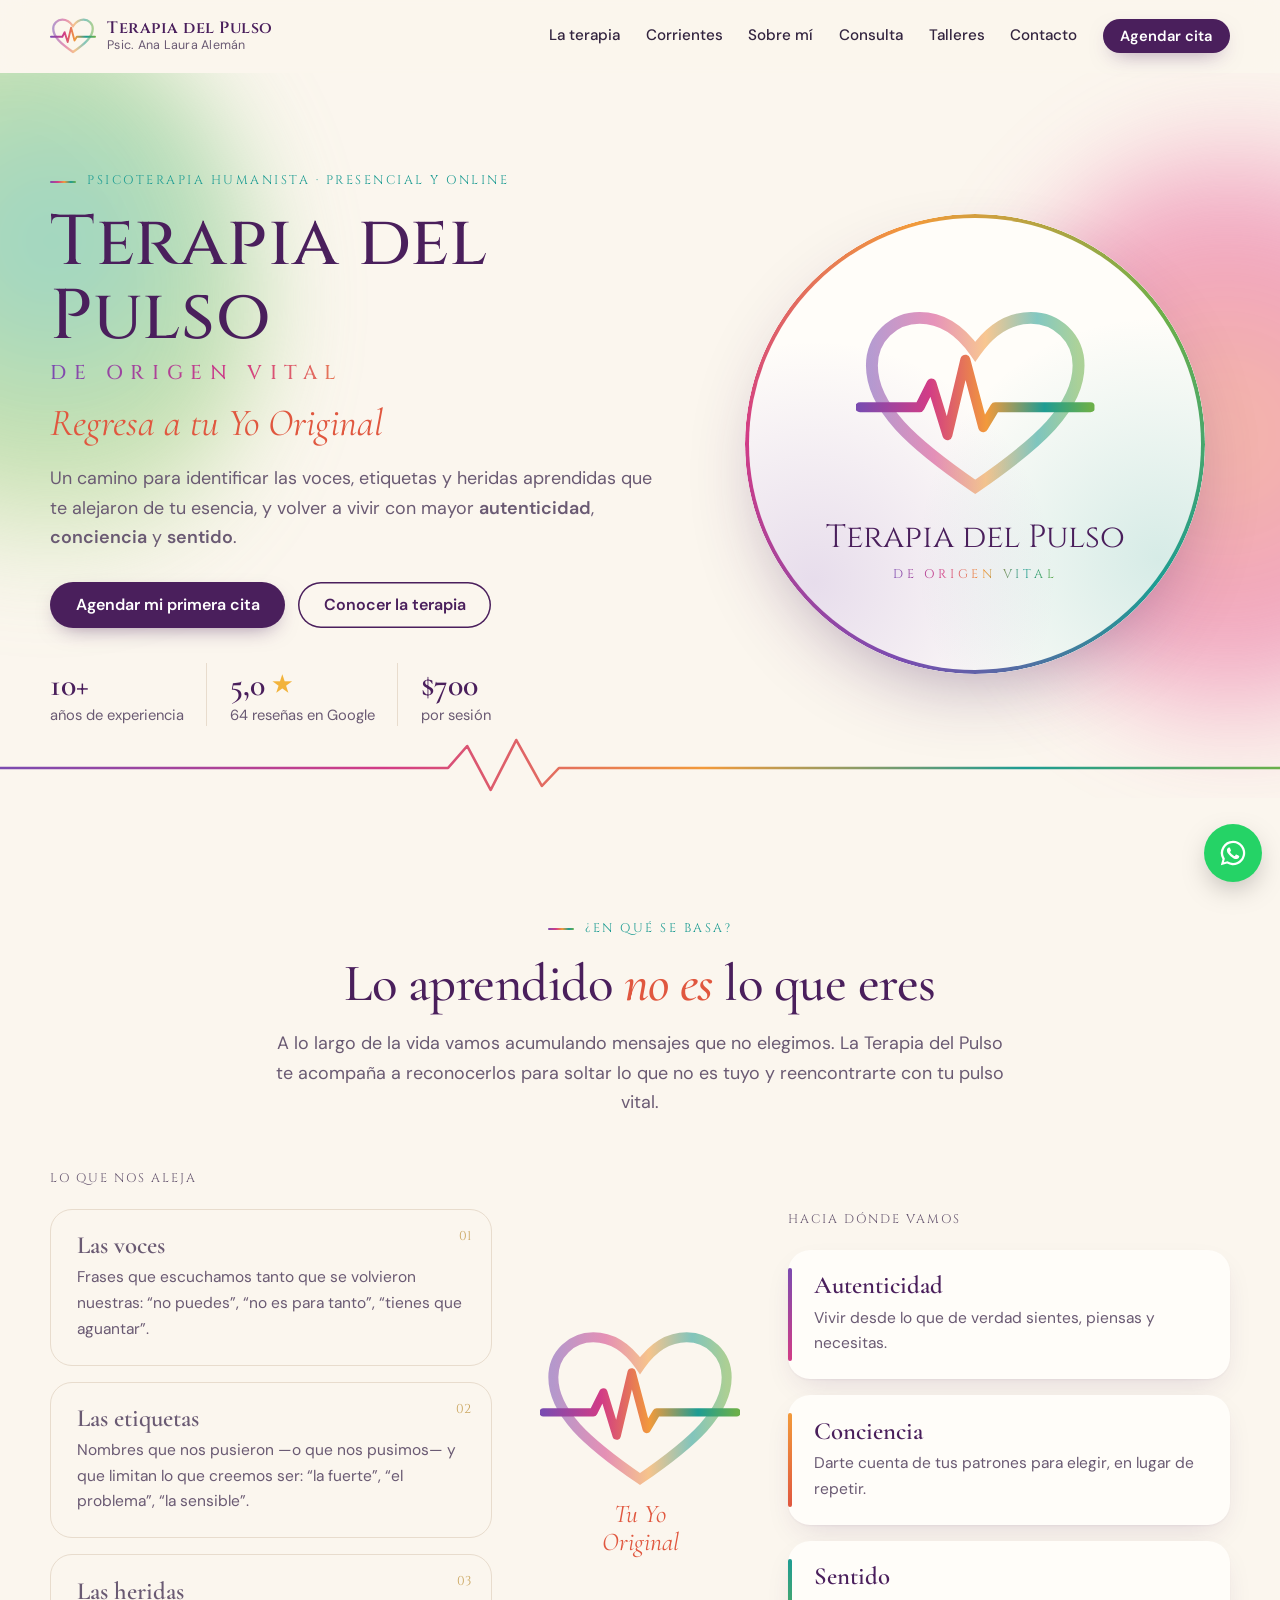
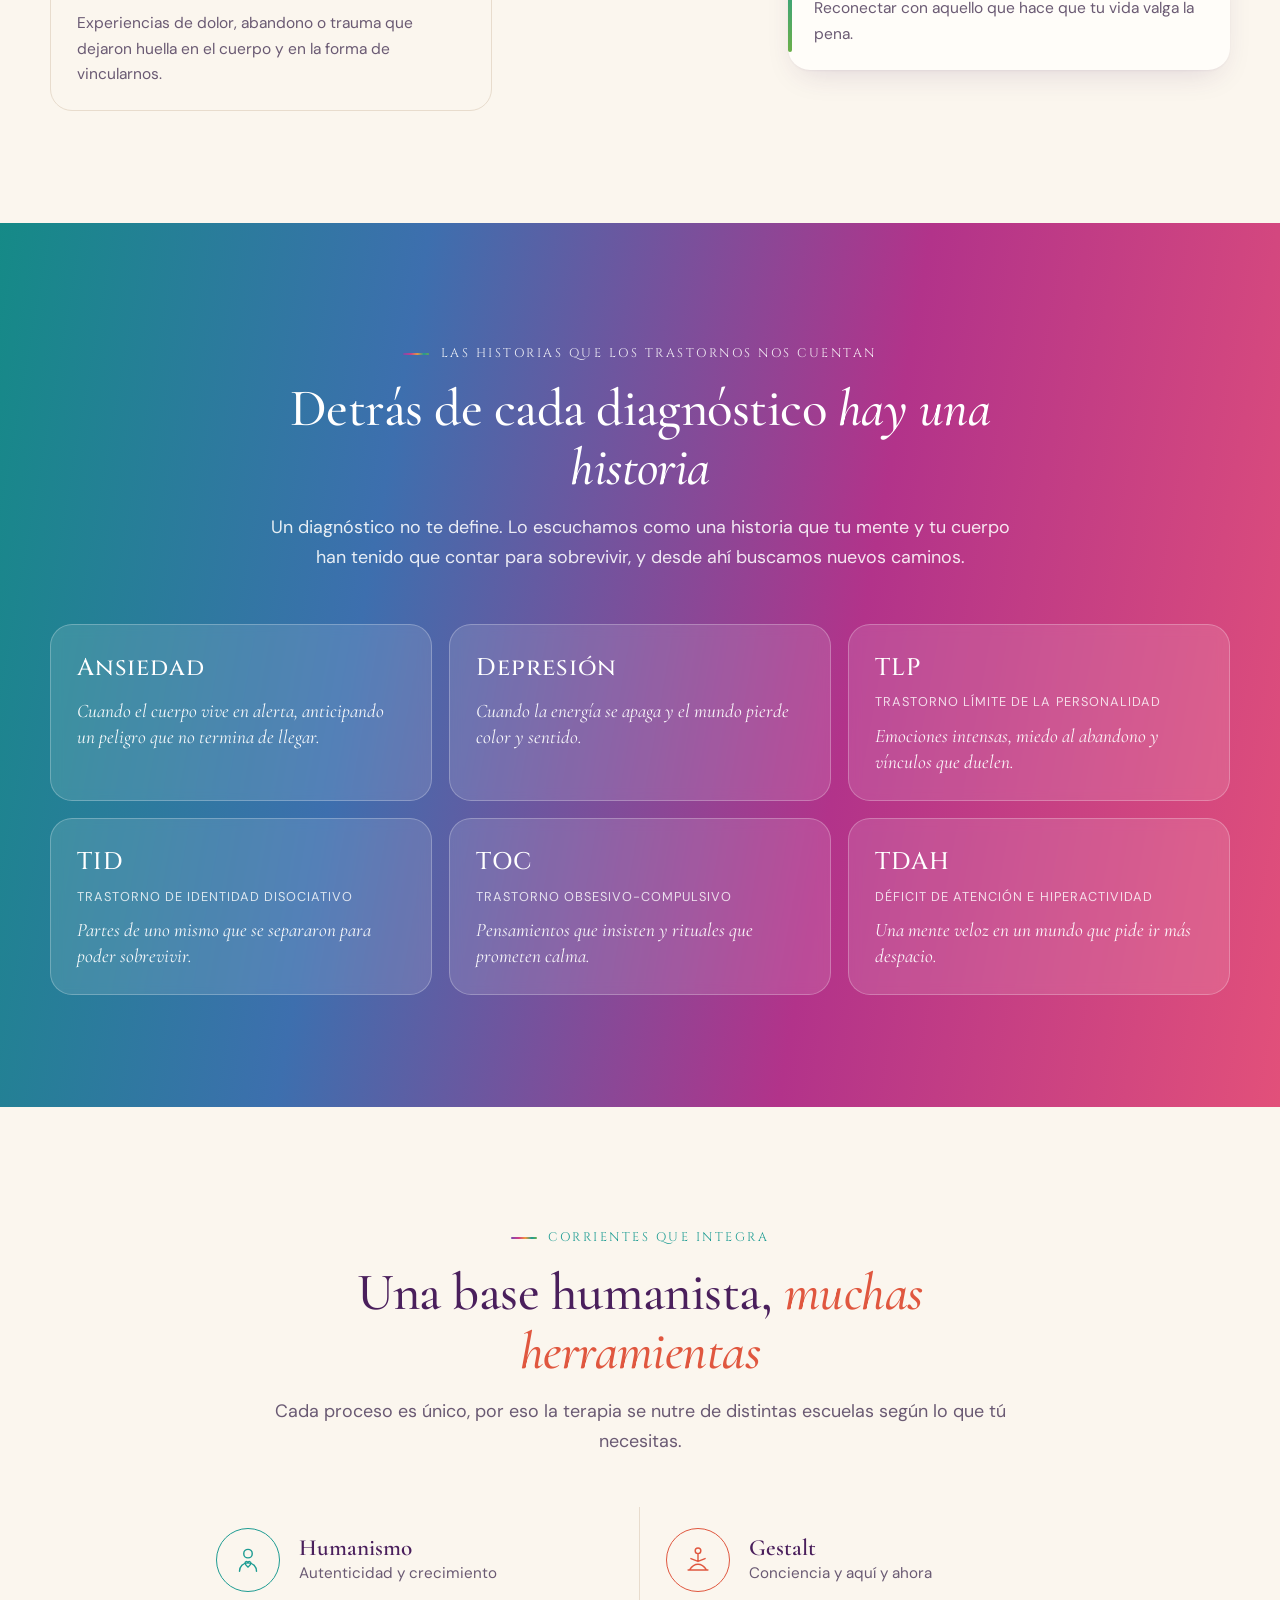
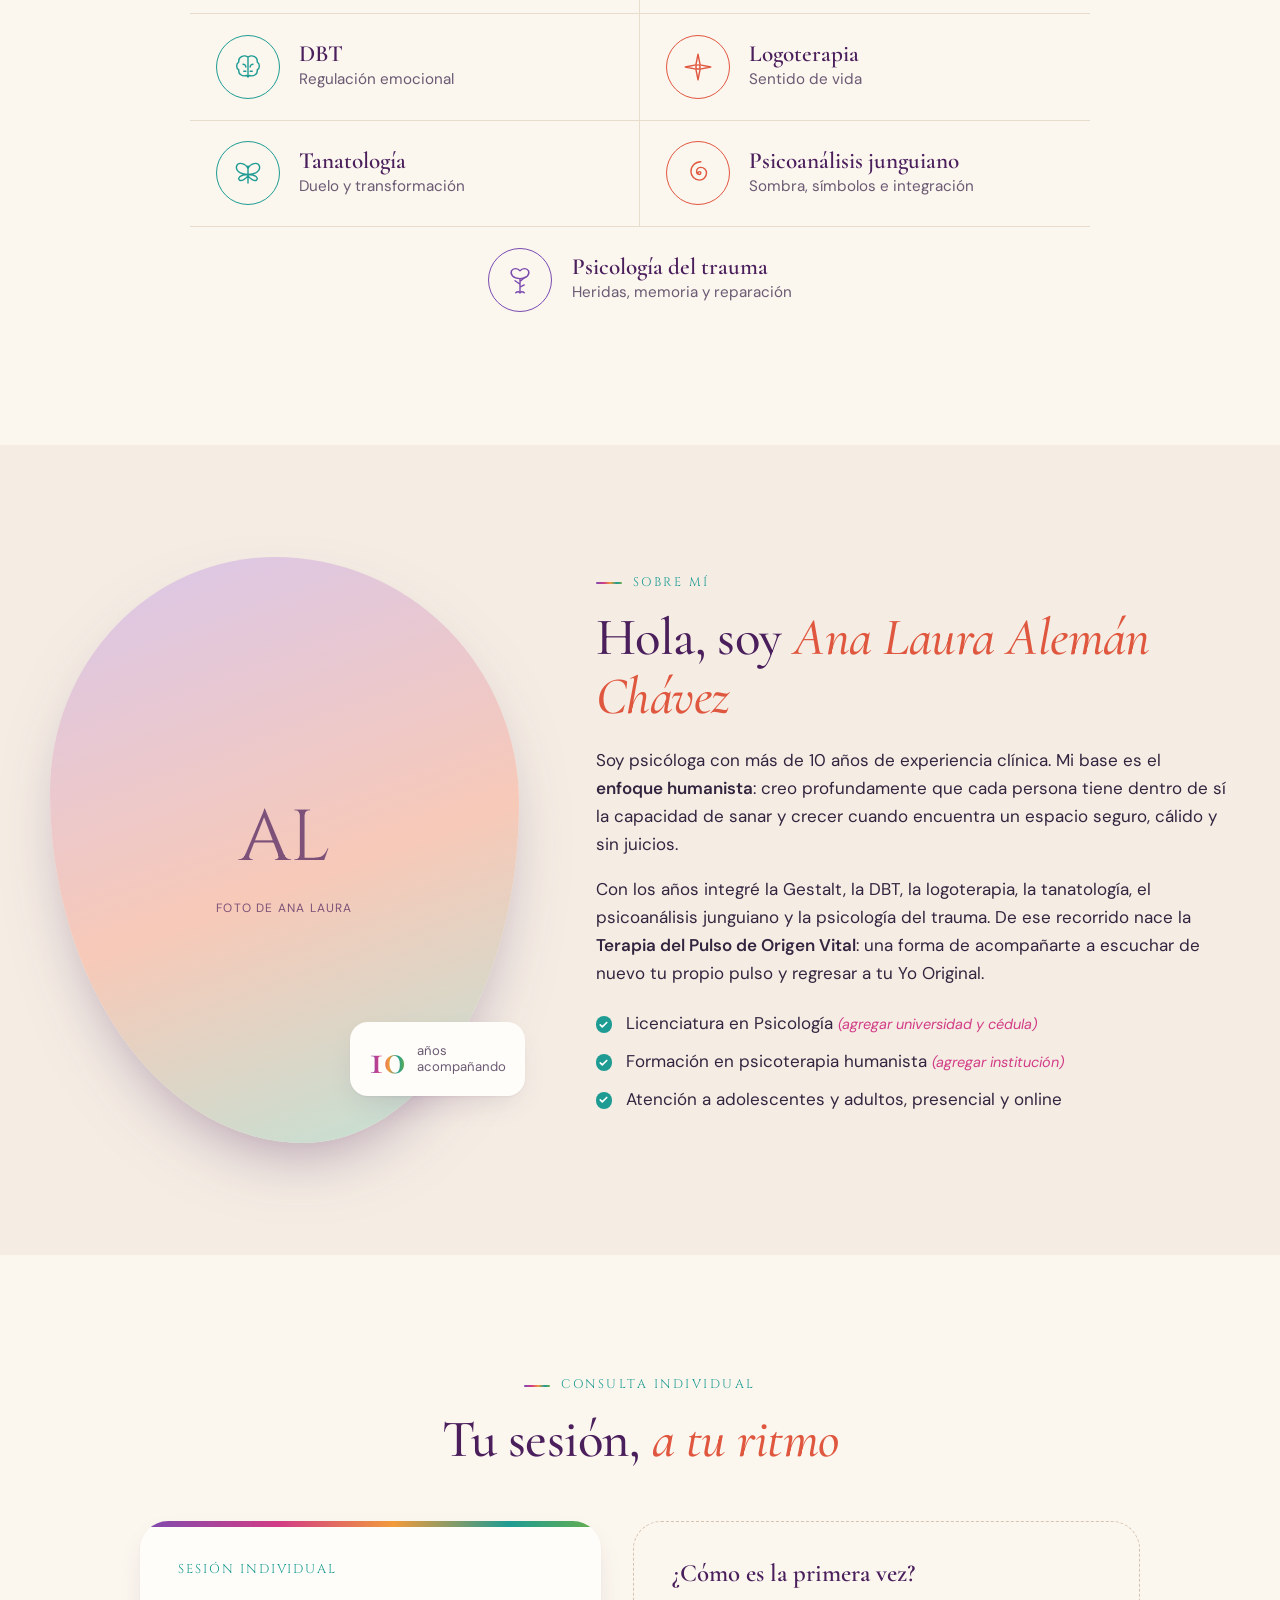
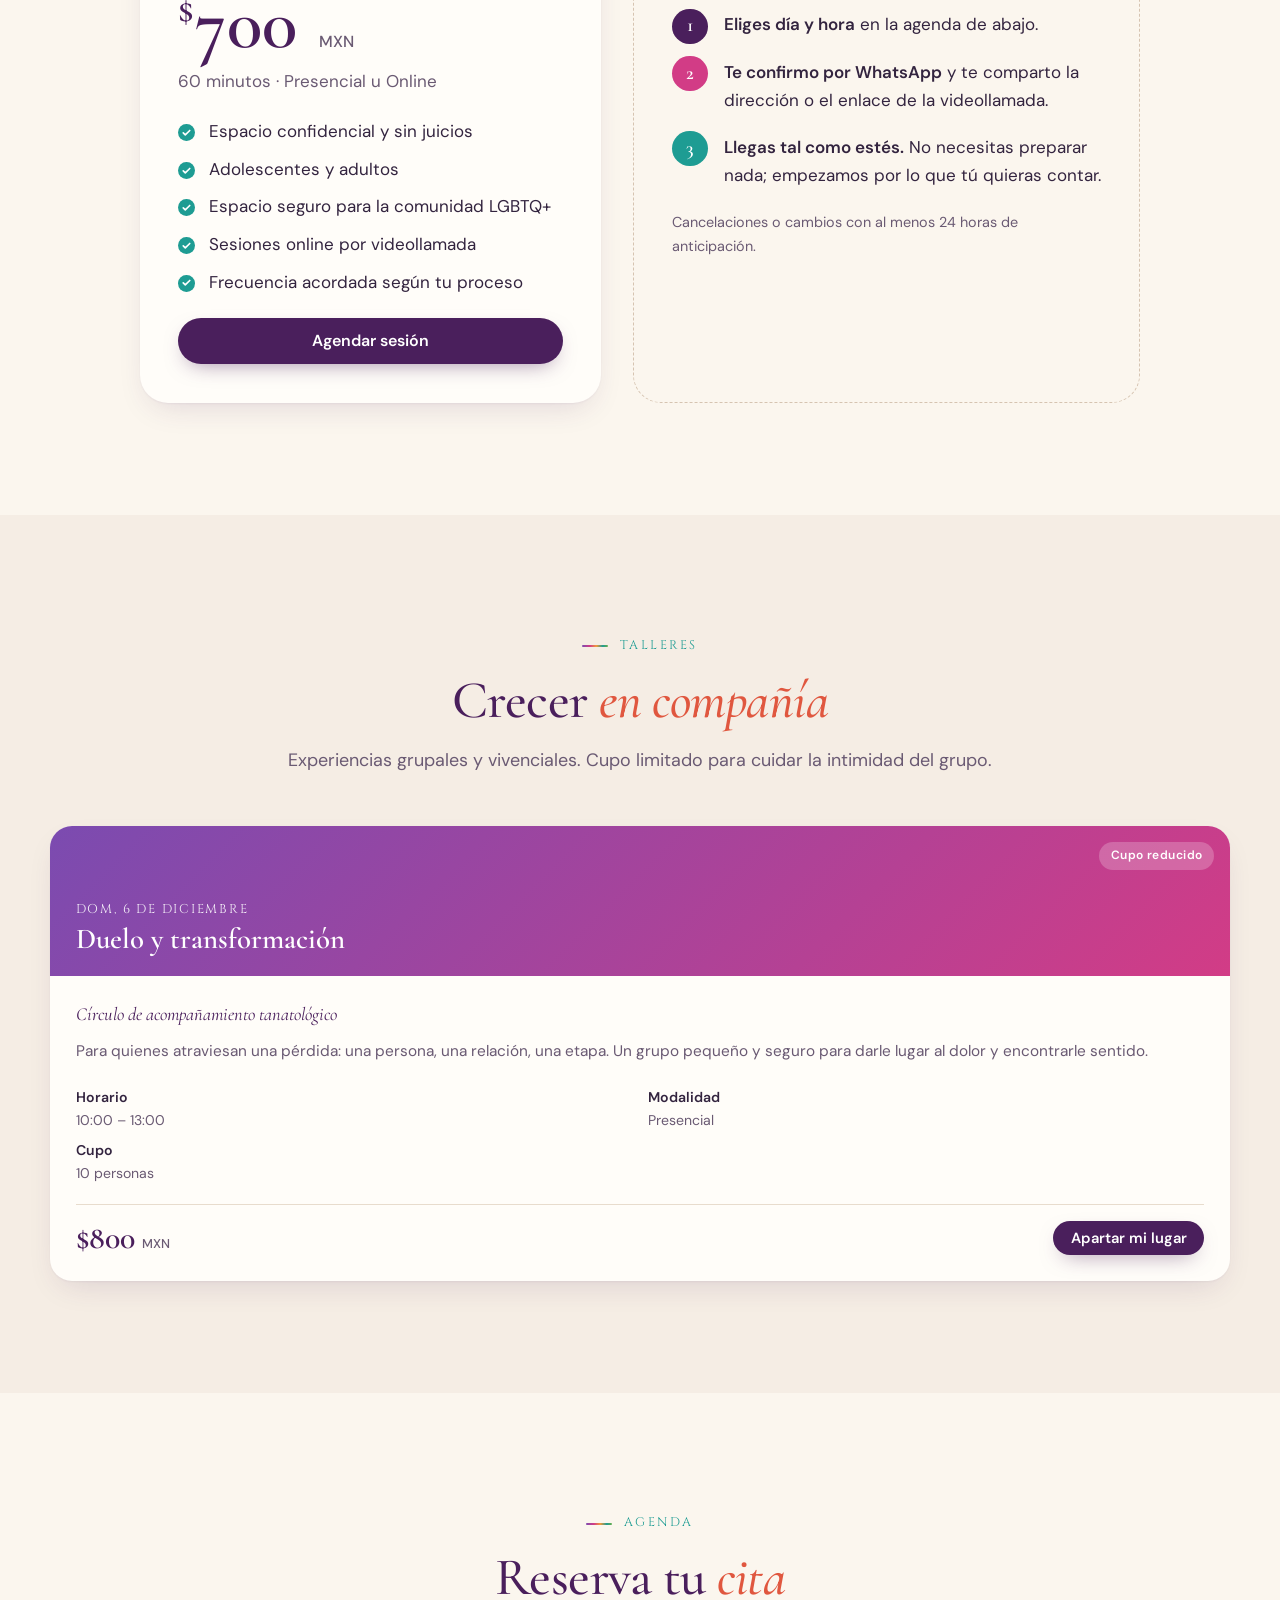
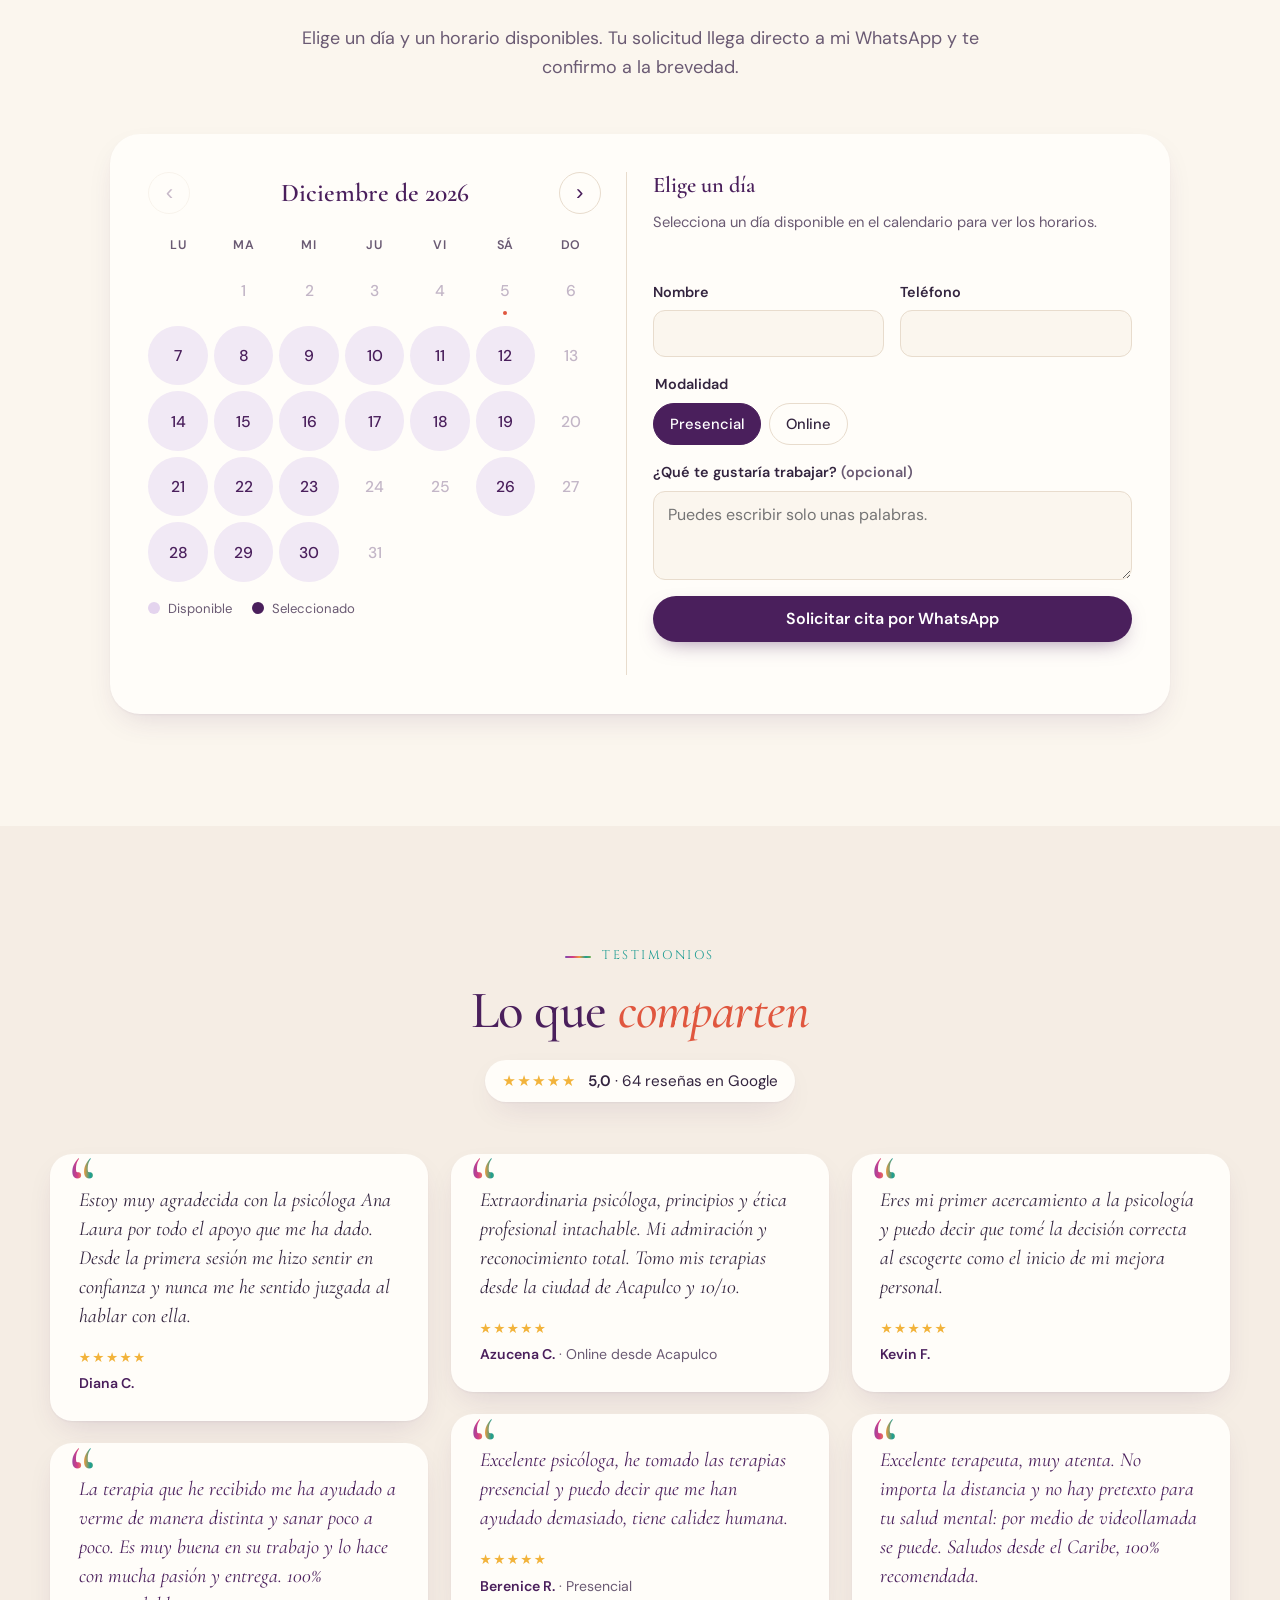
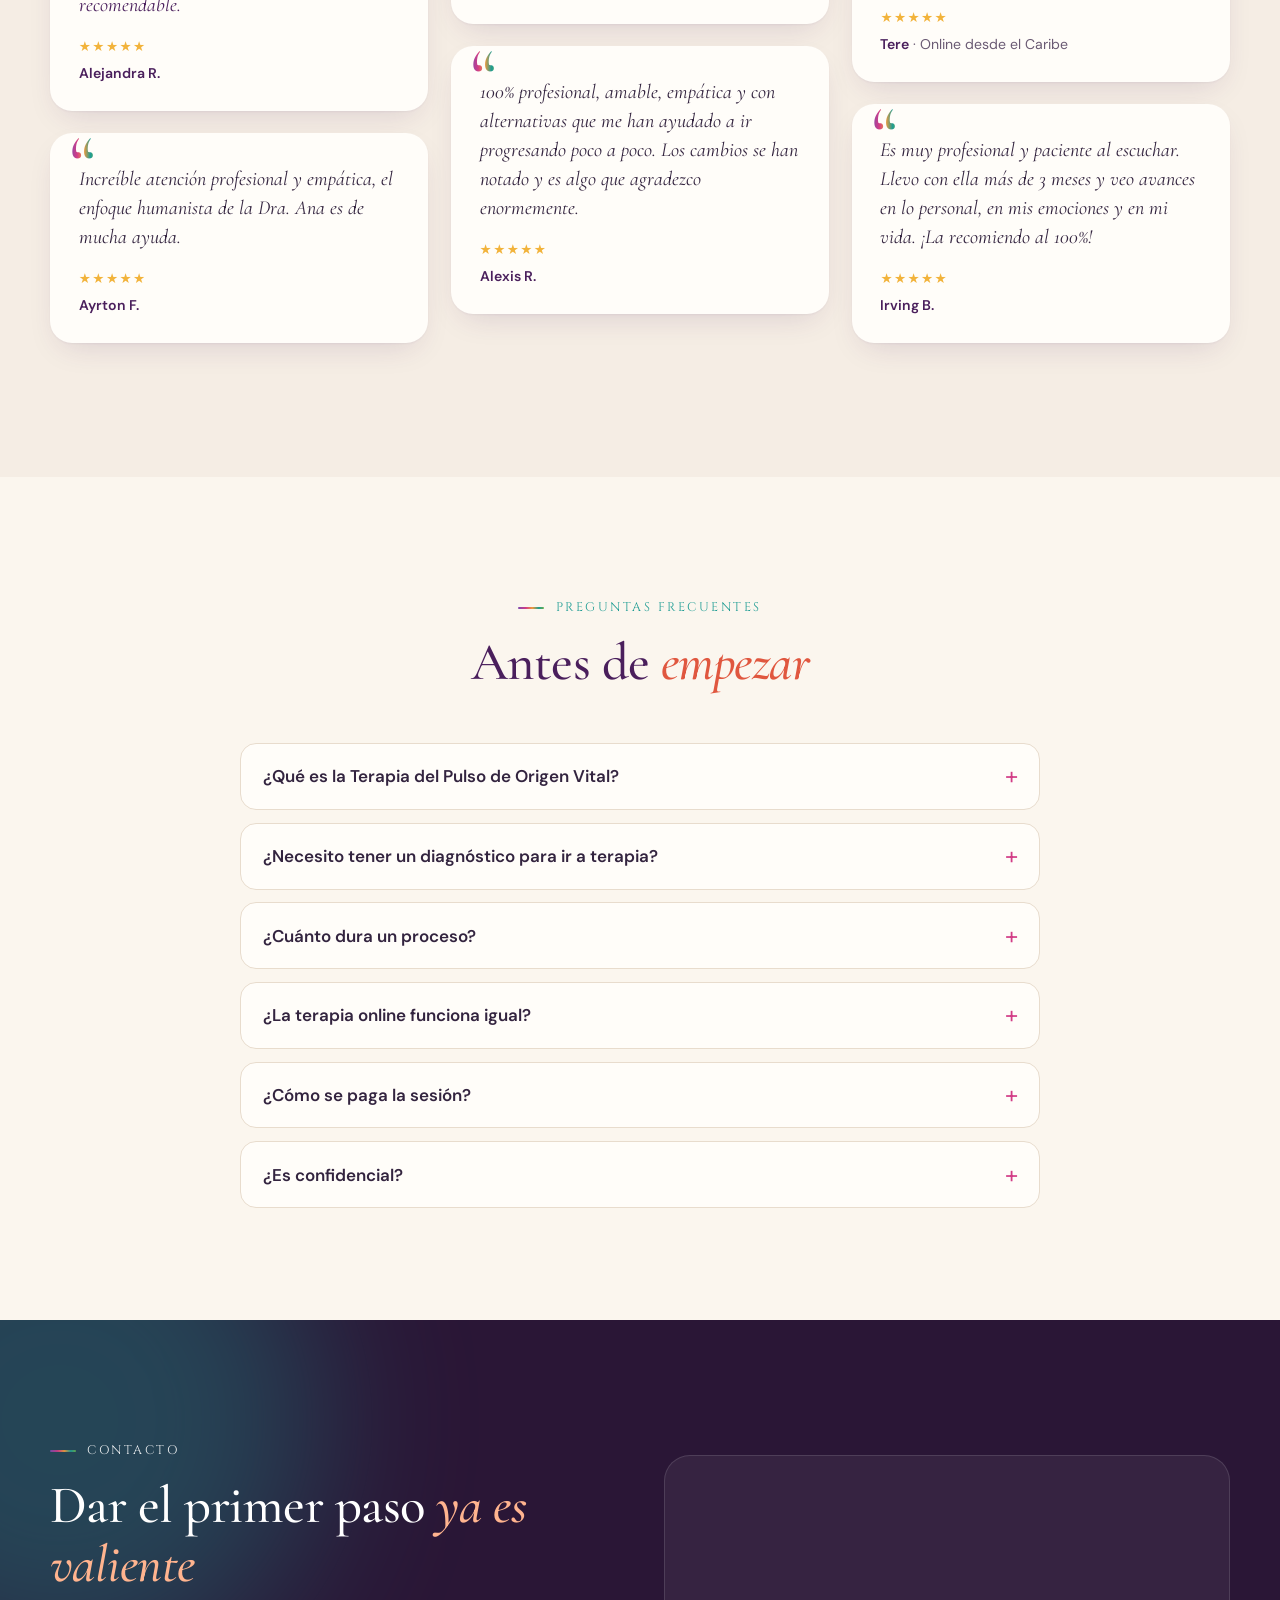
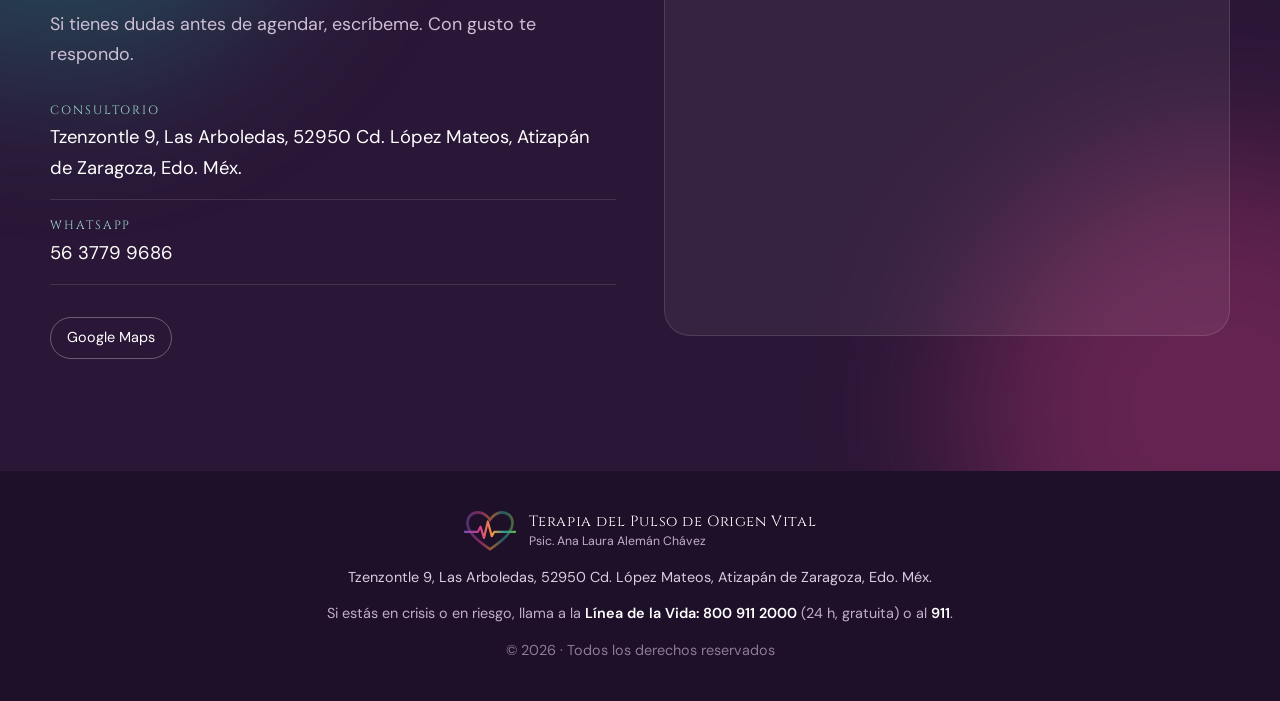
==== commit 446a67a6: "Datos reales de Google Maps y reseñas de pacientes - Dirección (Tzenzontle 9, Las Arboledas, Cd. Lóp" ====
--- a/index.html
+++ b/index.html
@@ -88,8 +88,8 @@
           </div>
           <ul class="hero__facts">
             <li><strong><span data-site="aniosExperiencia">10</span>+</strong> años de experiencia</li>
+            <li><strong><span data-site="googleRating">5,0</span> <span class="star">★</span></strong> <span data-site="googleReviews">64</span> reseñas en Google</li>
             <li><strong>$<span data-site="precio">700</span></strong> por sesión</li>
-            <li><strong>7</strong> corrientes integradas</li>
           </ul>
         </div>
 
@@ -287,6 +287,7 @@
             <ul class="checks">
               <li>Espacio confidencial y sin juicios</li>
               <li>Adolescentes y adultos</li>
+              <li>Espacio seguro para la comunidad LGBTQ+</li>
               <li>Sesiones online por videollamada</li>
               <li>Frecuencia acordada según tu proceso</li>
             </ul>
@@ -382,6 +383,10 @@
         <header class="section__head reveal">
           <p class="eyebrow">Testimonios</p>
           <h2>Lo que <em>comparten</em></h2>
+          <a class="rating" id="rating" href="#" target="_blank" rel="noopener">
+            <span class="rating__stars" aria-hidden="true">★★★★★</span>
+            <span><strong data-site="googleRating">5,0</strong> · <span data-site="googleReviews">64</span> reseñas en Google</span>
+          </a>
         </header>
         <div class="quotes" id="quotes"></div>
       </div>
@@ -454,6 +459,7 @@
         <svg aria-hidden="true"><use href="#pulse-heart"/></svg>
         <p>Terapia del Pulso de Origen Vital<br /><small>Psic. Ana Laura Alemán Chávez <span id="cedula"></span></small></p>
       </div>
+      <p class="small" id="footer-address"></p>
       <p class="small">Si estás en crisis o en riesgo, llama a la <strong>Línea de la Vida: 800 911 2000</strong> (24 h, gratuita) o al <strong>911</strong>.</p>
       <p class="small muted">© <span id="year"></span> · Todos los derechos reservados</p>
     </div>
--- a/css/styles.css
+++ b/css/styles.css
@@ -51,6 +51,7 @@
 }
 
 img, svg { display: block; max-width: 100%; }
+[hidden] { display: none !important; }
 a { color: inherit; }
 p { margin: 0 0 1em; }
 h1, h2, h3 { margin: 0; color: var(--plum); line-height: 1.12; font-weight: 500; }
@@ -402,11 +403,23 @@
 .form__msg.is-ok { color: var(--teal); }
 
 /* ---------- Testimonios ---------- */
-.quotes { display: grid; grid-template-columns: repeat(auto-fit, minmax(280px, 1fr)); gap: 1.4rem; }
-.quote { margin: 0; background: var(--paper); border-radius: var(--radius); padding: 2rem 1.8rem 1.6rem; box-shadow: var(--shadow); position: relative; }
+.quotes { columns: 3 300px; column-gap: 1.4rem; }
+.quote { break-inside: avoid; margin: 0 0 1.4rem; display: inline-block; width: 100%; background: var(--paper); border-radius: var(--radius); padding: 2rem 1.8rem 1.6rem; box-shadow: var(--shadow); position: relative; }
 .quote::before { content: "“"; position: absolute; top: -.6rem; left: 1.2rem; font-family: var(--f-serif); font-size: 5rem; line-height: 1; background: var(--rainbow); -webkit-background-clip: text; background-clip: text; color: transparent; }
 .quote blockquote { margin: 0 0 1rem; font-family: var(--f-serif); font-size: 1.25rem; line-height: 1.45; font-style: italic; color: var(--ink); }
-.quote figcaption { font-size: .88rem; font-weight: 600; color: var(--ink-soft); }
+.quote figcaption { font-size: .88rem; color: var(--ink-soft); display: grid; gap: .2rem; }
+.quote figcaption strong { color: var(--plum); }
+.quote__stars { color: #f2b33b; letter-spacing: .1em; font-size: .85rem; }
+.quote:nth-child(3n+2) blockquote { color: var(--plum); }
+
+.rating {
+  display: inline-flex; align-items: center; gap: .7rem; margin-top: 1.2rem; padding: .55rem 1.1rem; border-radius: 999px;
+  background: var(--paper); box-shadow: var(--shadow); text-decoration: none; font-size: .95rem; color: var(--ink);
+  transition: transform .2s;
+}
+.rating:hover { transform: translateY(-2px); }
+.rating__stars, .star { color: #f2b33b; letter-spacing: .08em; }
+.star { font-size: .7em; vertical-align: .15em; }
 
 /* ---------- FAQ ---------- */
 .faq { display: grid; gap: .8rem; }
@@ -437,6 +450,7 @@
 .footer { background: #1f1029; color: #bfb0c8; padding: 2.4rem 0; font-size: .92rem; }
 .footer__inner { display: grid; gap: .8rem; text-align: center; justify-items: center; }
 .footer__inner p { margin: 0; }
+#footer-address { color: #d9cde0; }
 .footer__brand { display: flex; align-items: center; gap: .8rem; text-align: left; }
 .footer__brand svg { width: 52px; height: 44px; }
 .footer__brand p { font-family: var(--f-caps); color: #fff; letter-spacing: .04em; line-height: 1.3; }
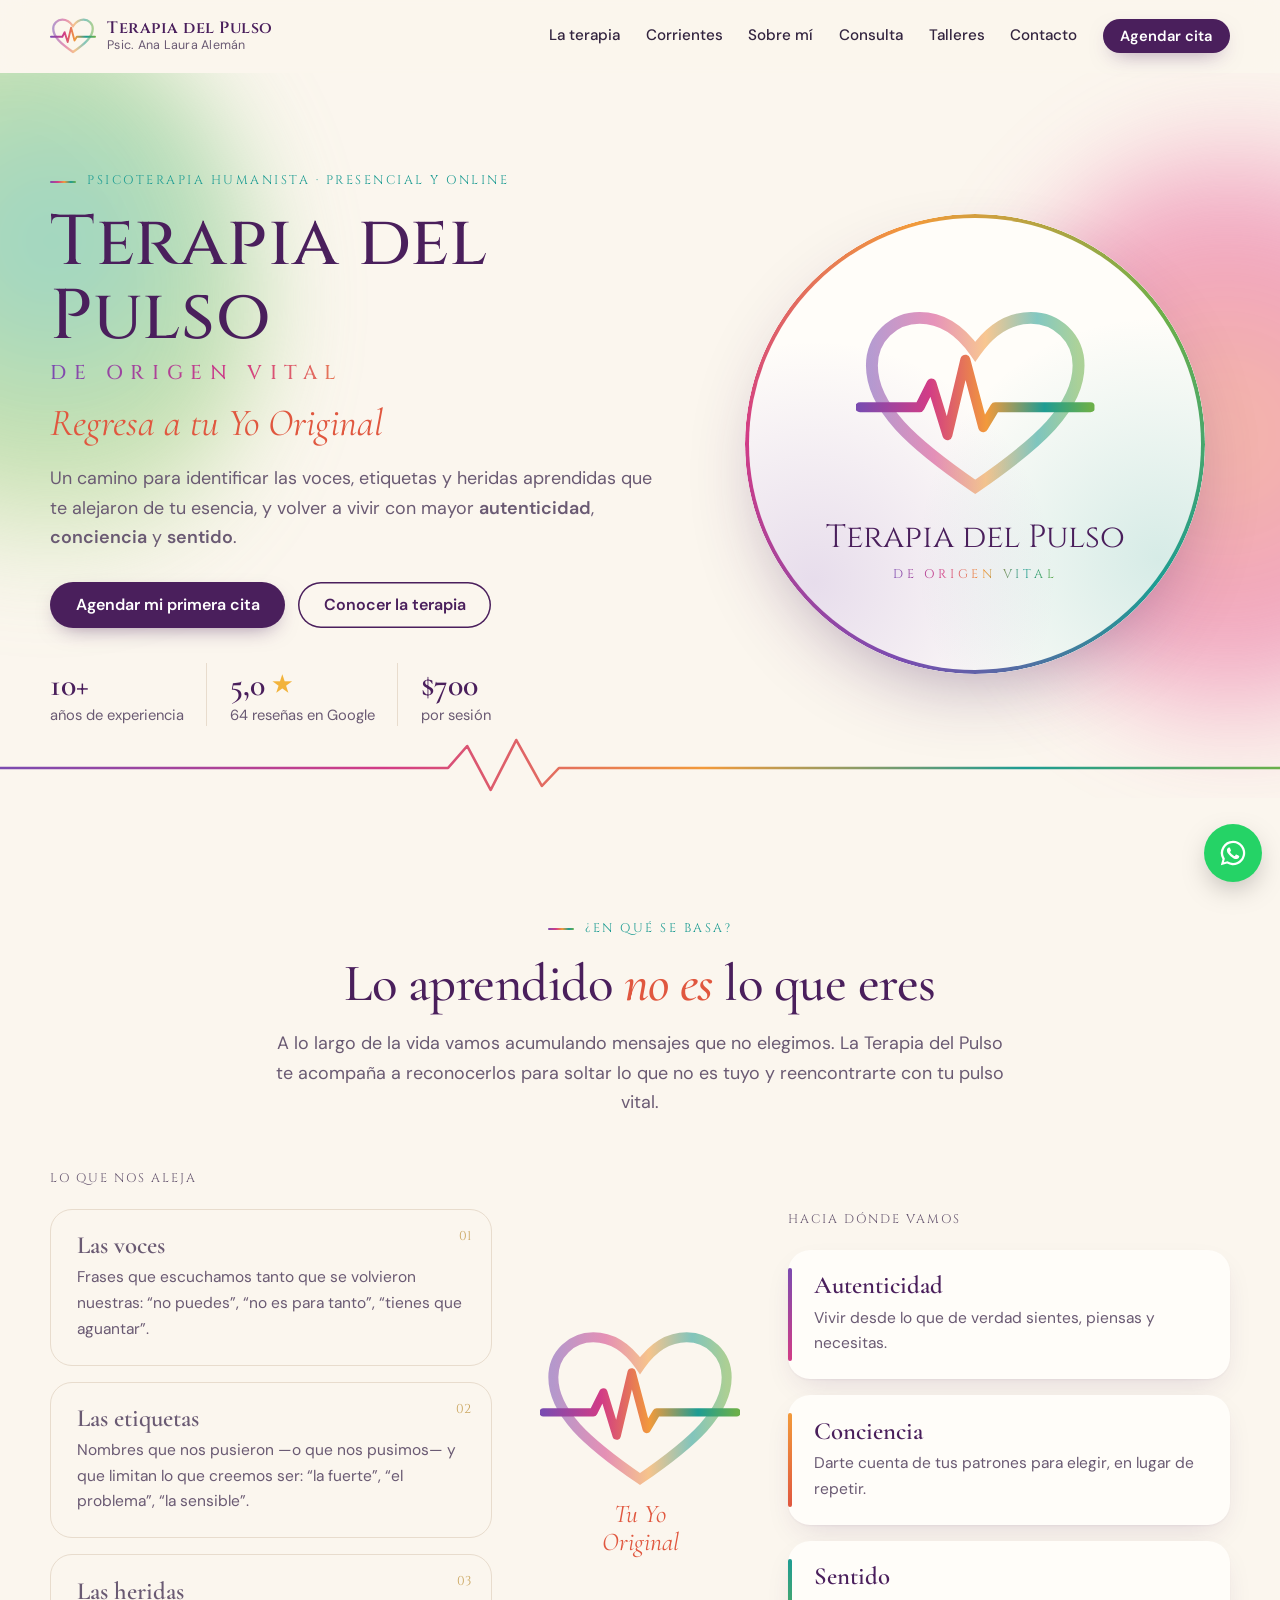
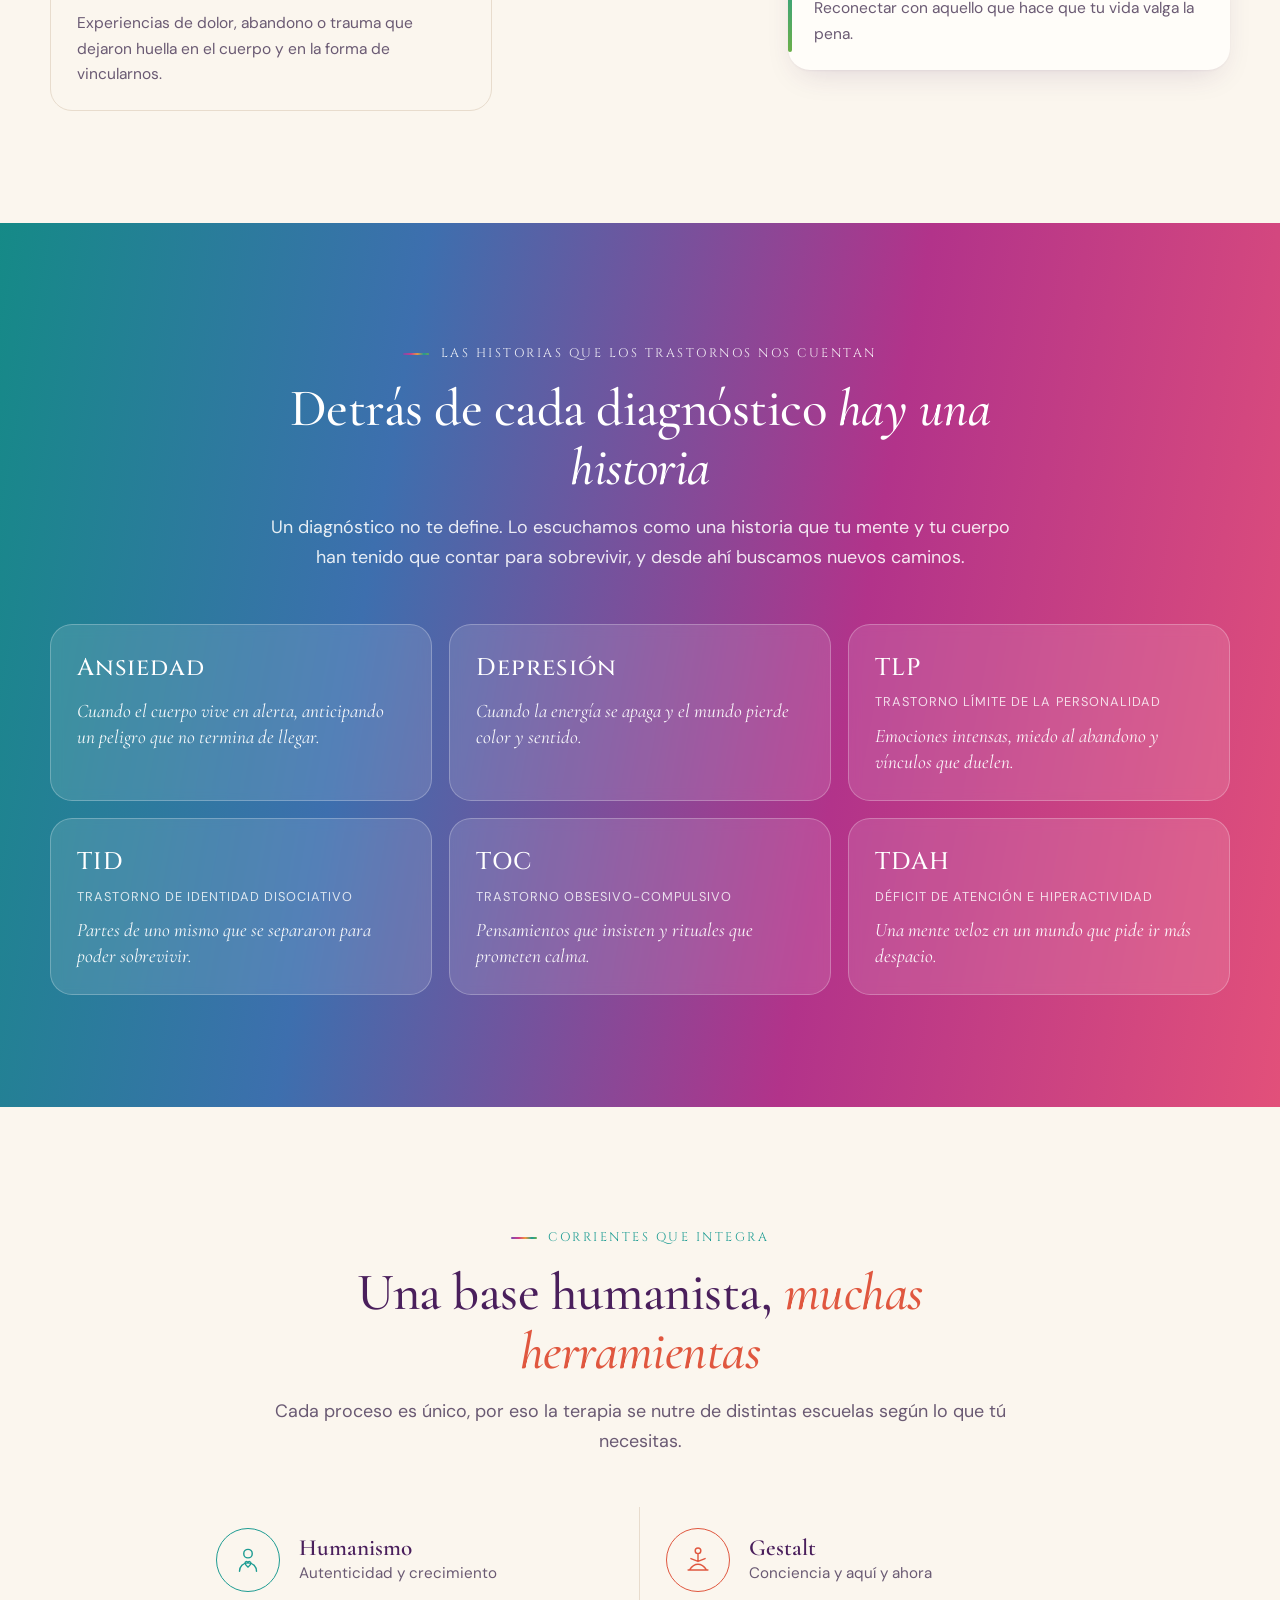
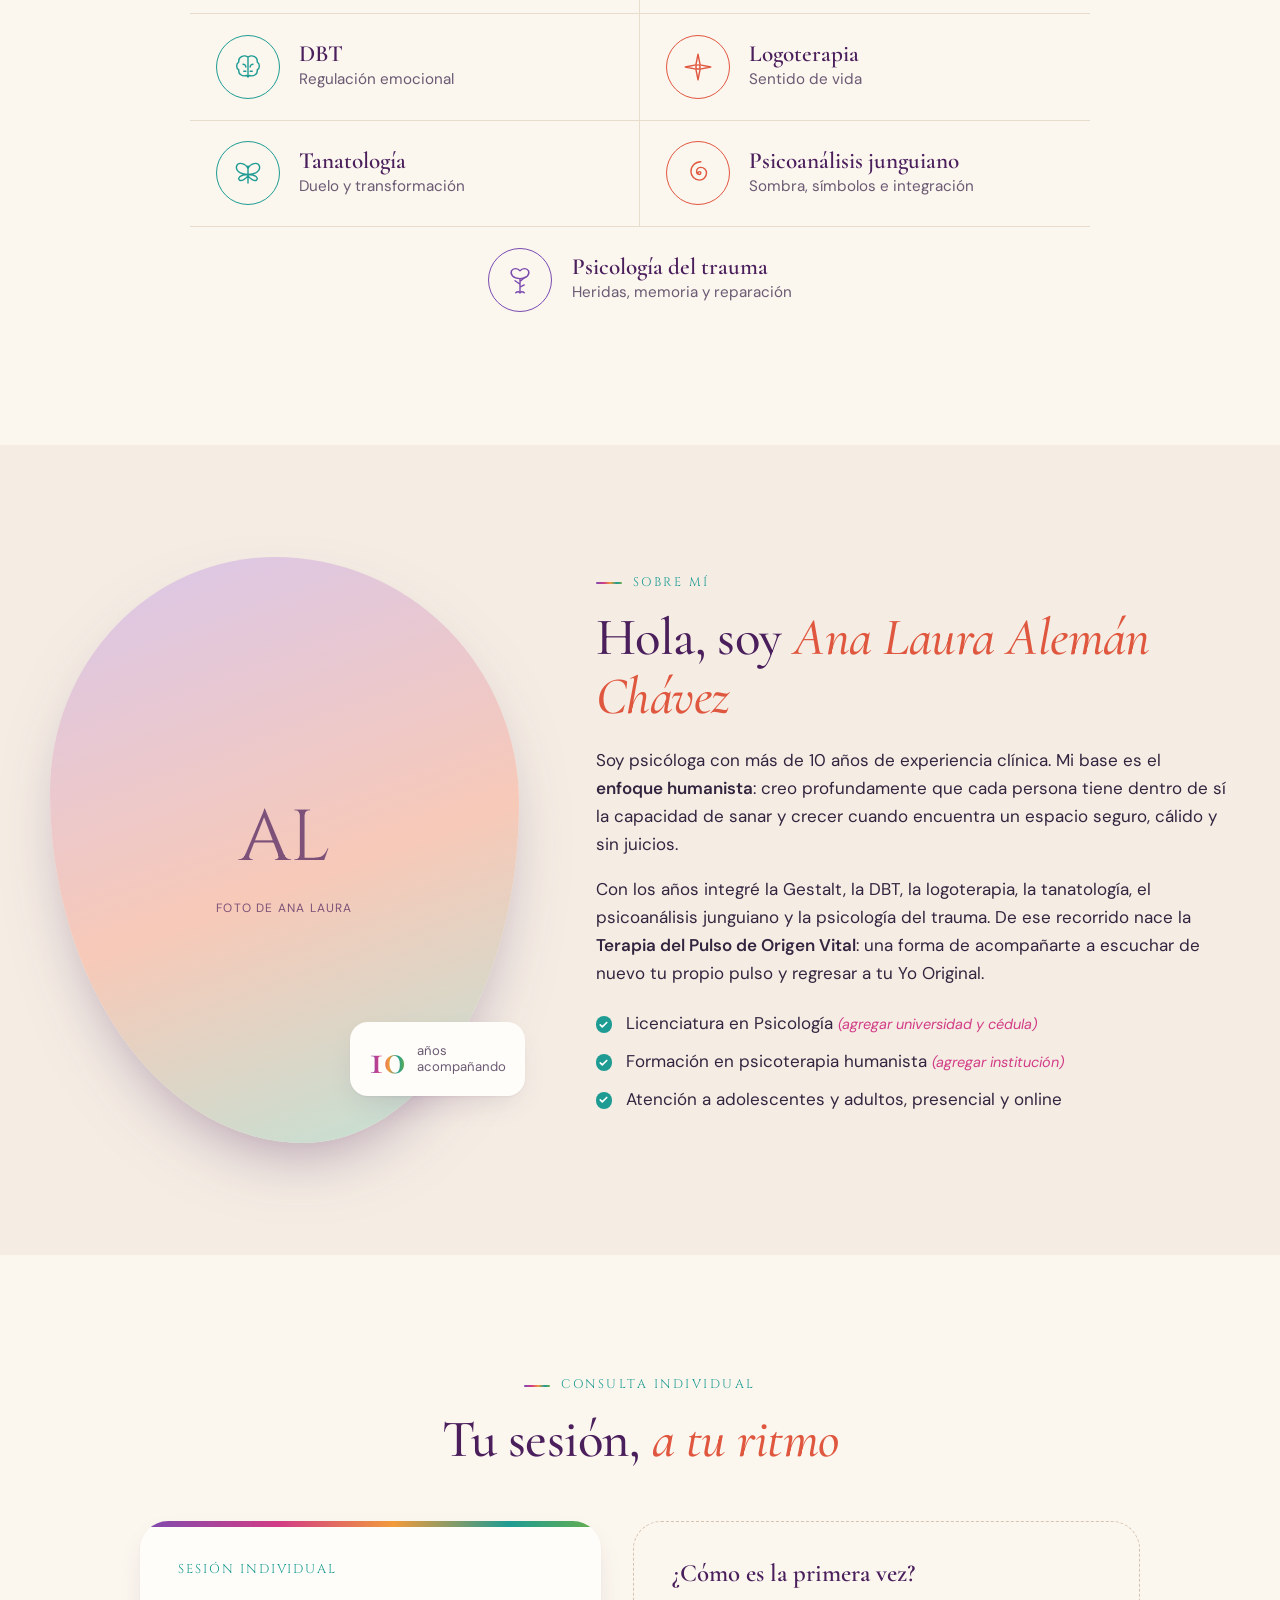
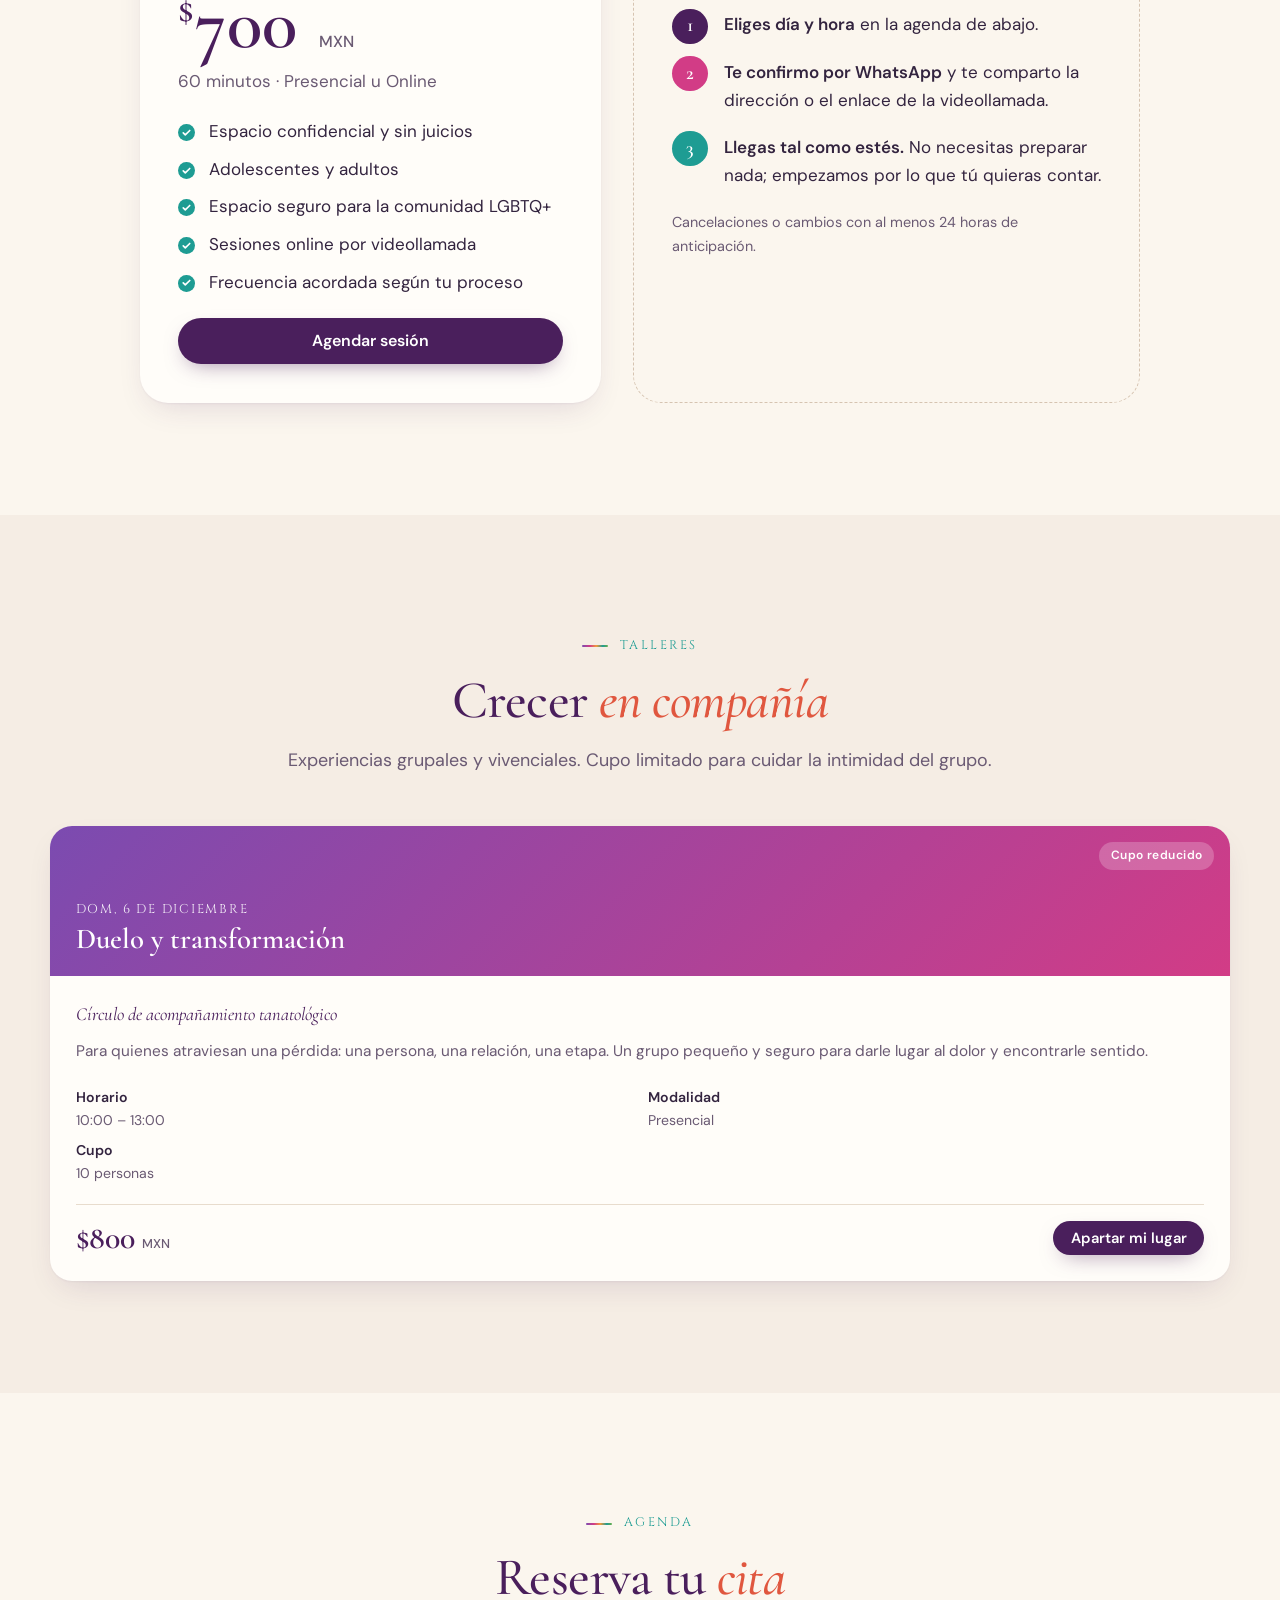
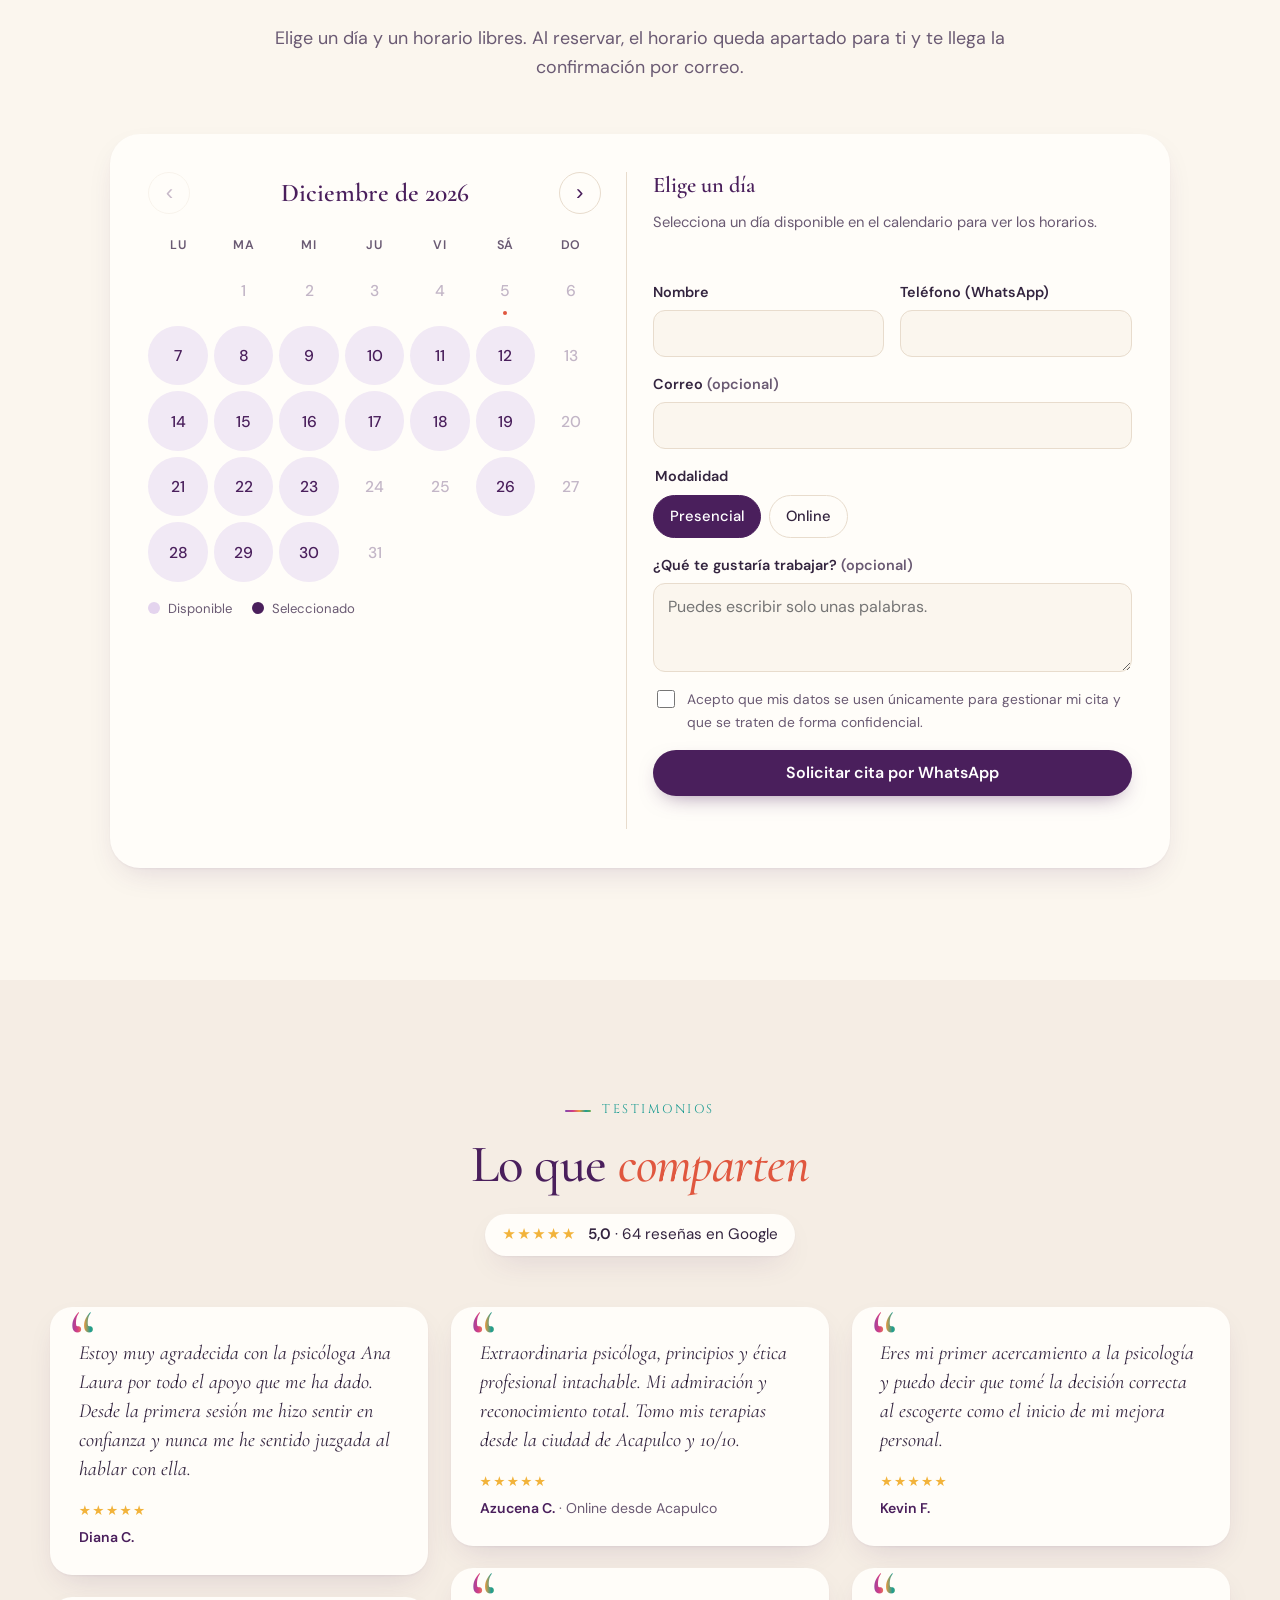
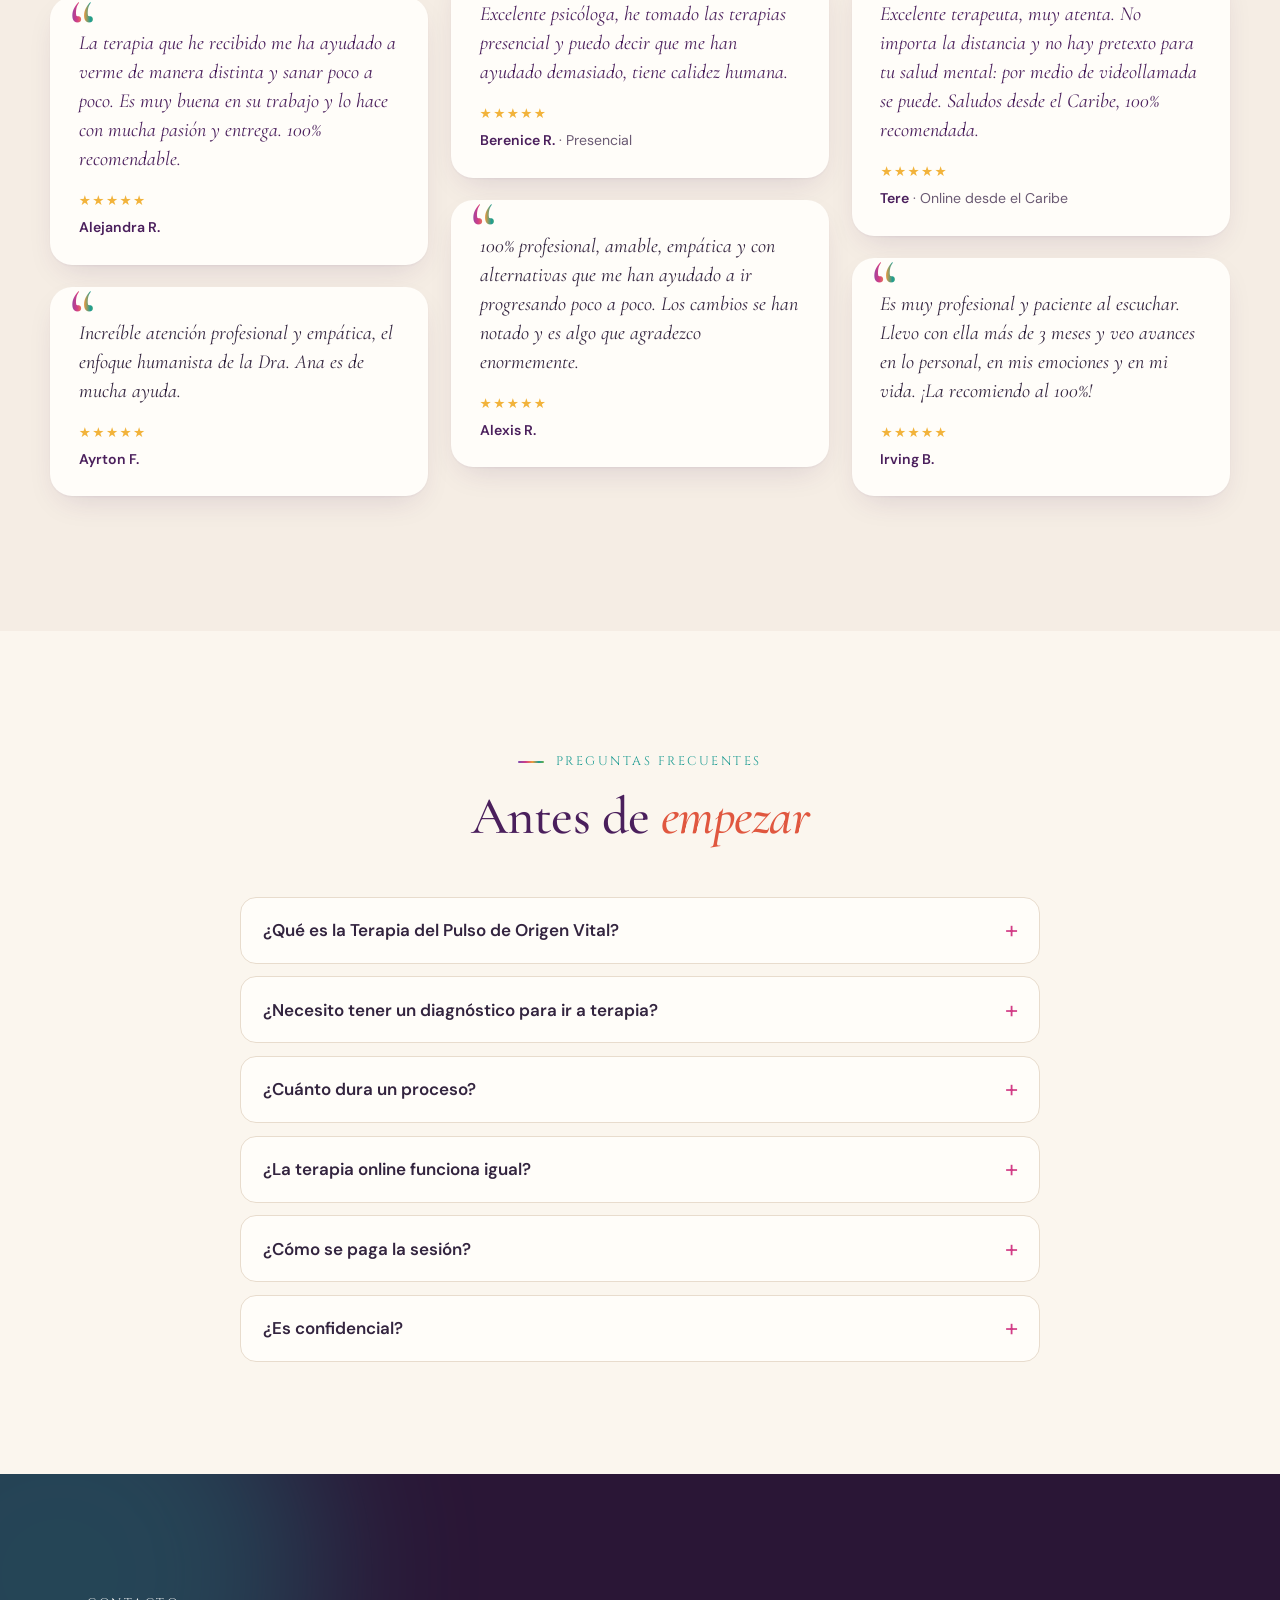
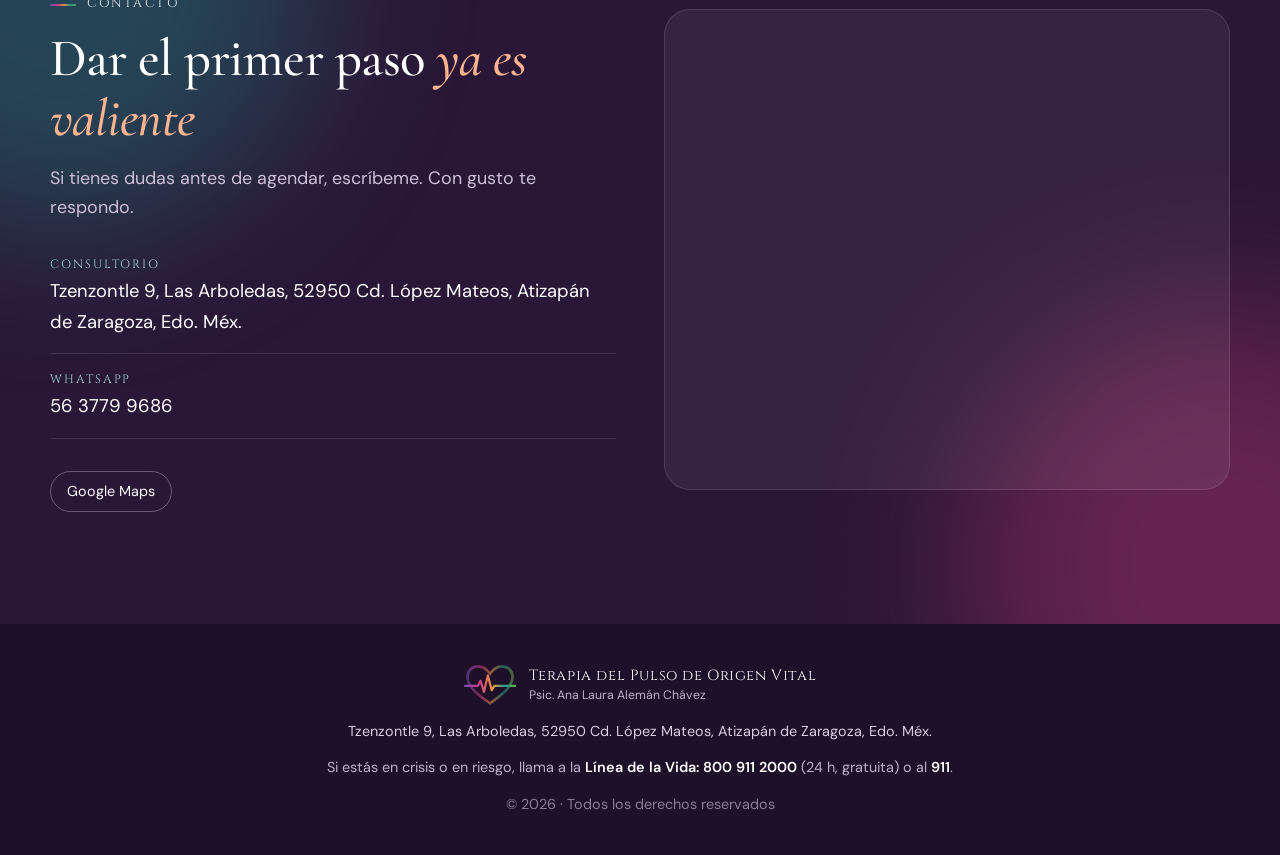
==== commit 79a4101d: "Agenda en tiempo real con Google Calendar y correos automáticos - backend/Code.gs: servidor en Googl" ====
--- a/index.html
+++ b/index.html
@@ -326,7 +326,7 @@
         <header class="section__head reveal">
           <p class="eyebrow">Agenda</p>
           <h2>Reserva tu <em>cita</em></h2>
-          <p class="lead">Elige un día y un horario disponibles. Tu solicitud llega directo a mi WhatsApp y te confirmo a la brevedad.</p>
+          <p class="lead">Elige un día y un horario libres. Al reservar, el horario queda apartado para ti y te llega la confirmación por correo.</p>
         </header>
 
         <div class="booking reveal">
@@ -355,23 +355,44 @@
             <form class="form" id="booking-form" novalidate>
               <div class="form__row">
                 <label>Nombre
-                  <input name="nombre" type="text" autocomplete="name" required />
+                  <input name="nombre" type="text" autocomplete="name" maxlength="80" required />
                 </label>
-                <label>Teléfono
-                  <input name="telefono" type="tel" autocomplete="tel" inputmode="tel" required />
+                <label>Teléfono (WhatsApp)
+                  <input name="telefono" type="tel" autocomplete="tel" inputmode="tel" maxlength="25" required />
                 </label>
               </div>
+              <label id="email-field"><span>Correo <span class="muted" id="email-hint">(para enviarte la confirmación)</span></span>
+                <input name="email" type="email" autocomplete="email" maxlength="120" />
+              </label>
               <fieldset class="form__radios">
                 <legend>Modalidad</legend>
                 <div id="modalidades"></div>
               </fieldset>
               <label><span>¿Qué te gustaría trabajar? <span class="muted">(opcional)</span></span>
-                <textarea name="motivo" rows="3" placeholder="Puedes escribir solo unas palabras."></textarea>
+                <textarea name="motivo" rows="3" maxlength="600" placeholder="Puedes escribir solo unas palabras."></textarea>
+              </label>
+              <!-- Campo trampa para robots: debe quedar vacío -->
+              <input class="hp" name="website" type="text" tabindex="-1" autocomplete="off" aria-hidden="true" />
+              <label class="consent">
+                <input name="acepto" type="checkbox" required />
+                <span>Acepto que mis datos se usen únicamente para gestionar mi cita y que se traten de forma confidencial.</span>
               </label>
               <div class="summary" id="summary" hidden></div>
-              <button class="btn btn--block" type="submit">Solicitar cita por WhatsApp</button>
+              <button class="btn btn--block" id="booking-submit" type="submit">Reservar mi cita</button>
               <p class="form__msg" id="form-msg" role="status"></p>
             </form>
+
+            <div class="booked" id="booked" hidden tabindex="-1">
+              <div class="booked__icon" aria-hidden="true"><svg><use href="#pulse-heart"/></svg></div>
+              <h3>¡Tu cita está reservada!</h3>
+              <p class="booked__when" id="booked-when"></p>
+              <p id="booked-detail"></p>
+              <div class="booked__actions">
+                <a class="btn btn--small" id="booked-meet" href="#" target="_blank" rel="noopener" hidden>Abrir enlace de videollamada</a>
+                <a class="btn btn--small btn--ghost" id="booked-wa" href="#" target="_blank" rel="noopener">Escribirle por WhatsApp</a>
+              </div>
+              <button class="link-btn" id="booked-again" type="button">Agendar otra cita</button>
+            </div>
           </div>
         </div>
       </div>
--- a/css/styles.css
+++ b/css/styles.css
@@ -402,6 +402,22 @@
 .form__msg { min-height: 1.2em; margin: 0; font-size: .9rem; color: var(--coral); }
 .form__msg.is-ok { color: var(--teal); }
 
+.hp { position: absolute !important; left: -9999px; width: 1px; height: 1px; opacity: 0; }
+.form label.consent { display: flex; gap: .6rem; align-items: flex-start; font-weight: 400; font-size: .86rem; color: var(--ink-soft); cursor: pointer; }
+.consent input { width: 18px; height: 18px; margin-top: .15rem; accent-color: var(--plum); flex: none; }
+
+.cal__grid.is-loading .cal__day { animation: shimmer 1.4s ease-in-out infinite; background: #f1e9f5; color: transparent; }
+@keyframes shimmer { 0%, 100% { opacity: .45; } 50% { opacity: 1; } }
+
+.booked { text-align: center; padding: 1.4rem .4rem; display: grid; justify-items: center; gap: .3rem; outline: none; }
+.booked__icon { width: 92px; height: 78px; animation: beat 2.4s ease-in-out infinite; }
+.booked__icon svg { width: 100%; height: 100%; }
+.booked h3 { font-size: 1.9rem; }
+.booked__when { font-family: var(--f-serif); font-style: italic; font-size: 1.35rem; color: var(--coral); margin: 0 0 .4rem; }
+.booked p { max-width: 42ch; color: var(--ink-soft); }
+.booked__actions { display: flex; flex-wrap: wrap; justify-content: center; gap: .6rem; margin: .6rem 0; }
+.link-btn { border: 0; background: none; color: var(--plum); font: 600 .9rem var(--f-sans); text-decoration: underline; text-underline-offset: 3px; cursor: pointer; padding: .4rem; }
+
 /* ---------- Testimonios ---------- */
 .quotes { columns: 3 300px; column-gap: 1.4rem; }
 .quote { break-inside: avoid; margin: 0 0 1.4rem; display: inline-block; width: 100%; background: var(--paper); border-radius: var(--radius); padding: 2rem 1.8rem 1.6rem; box-shadow: var(--shadow); position: relative; }
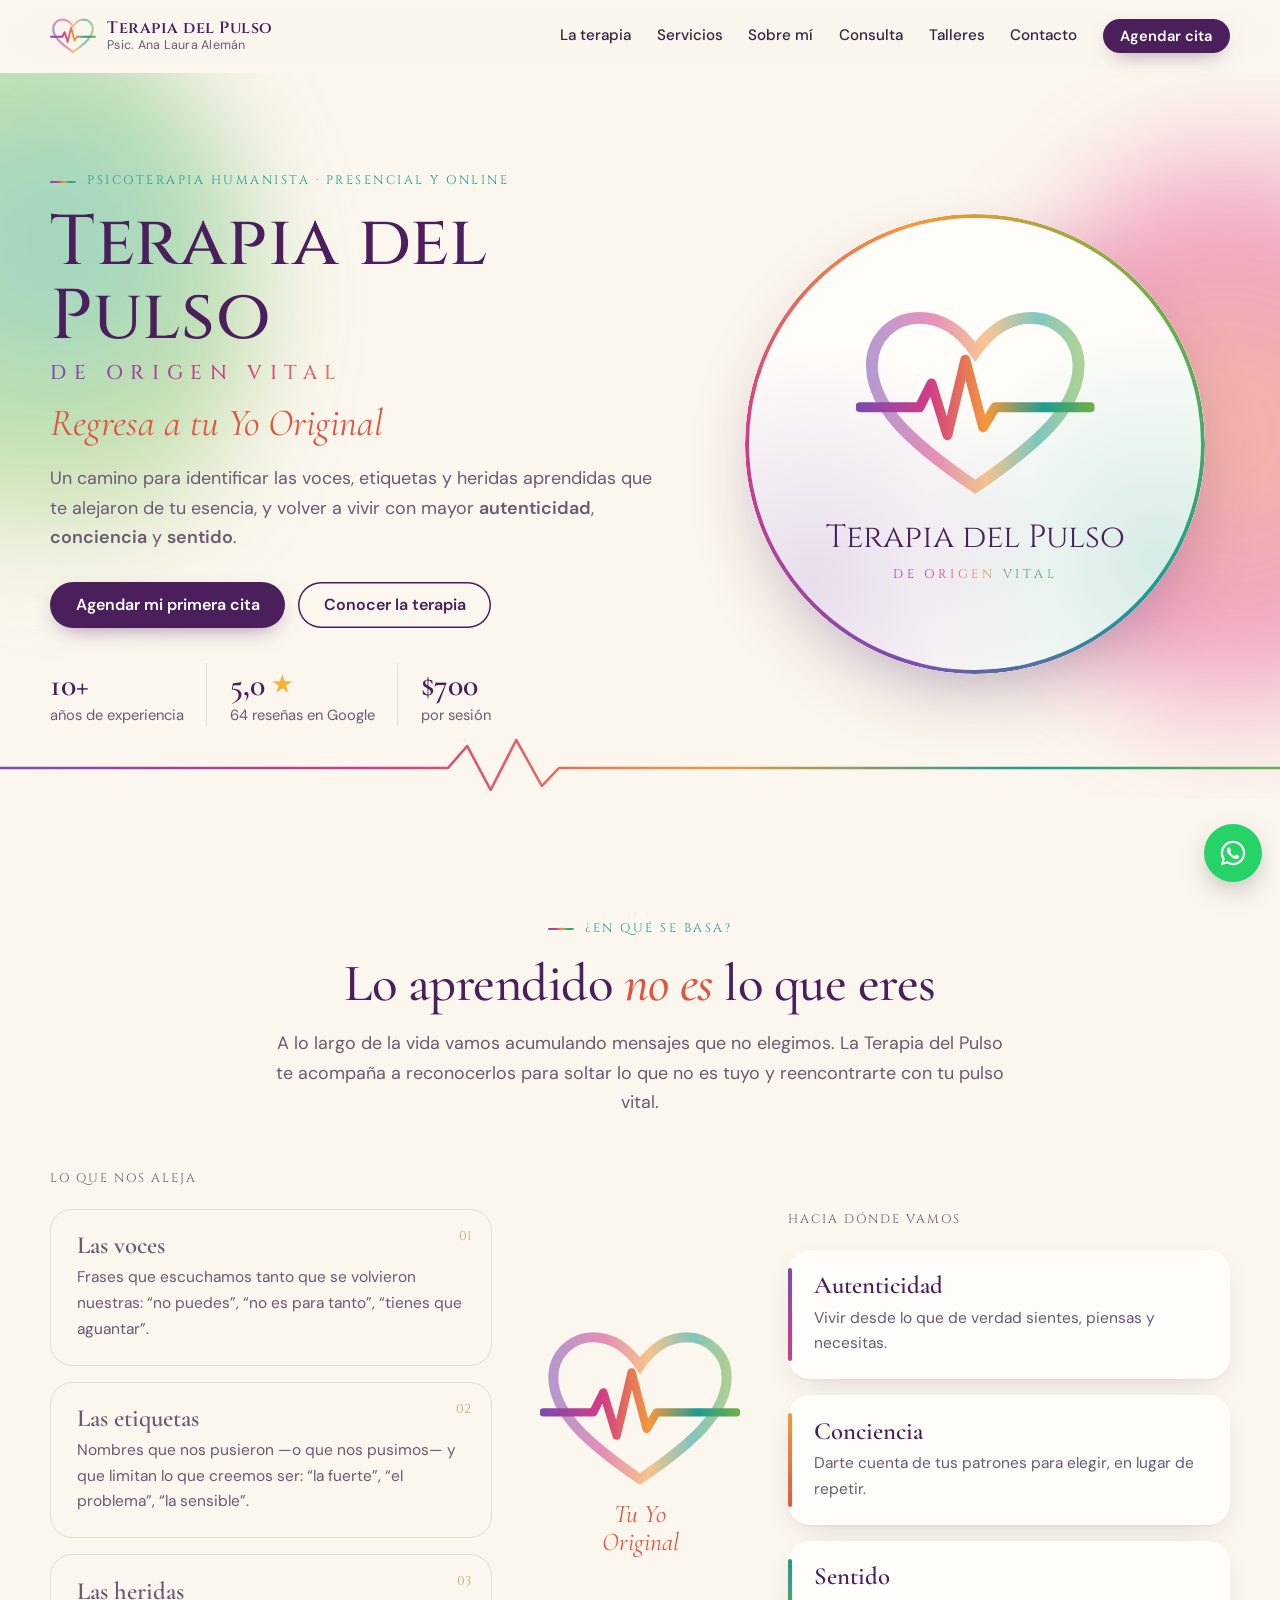
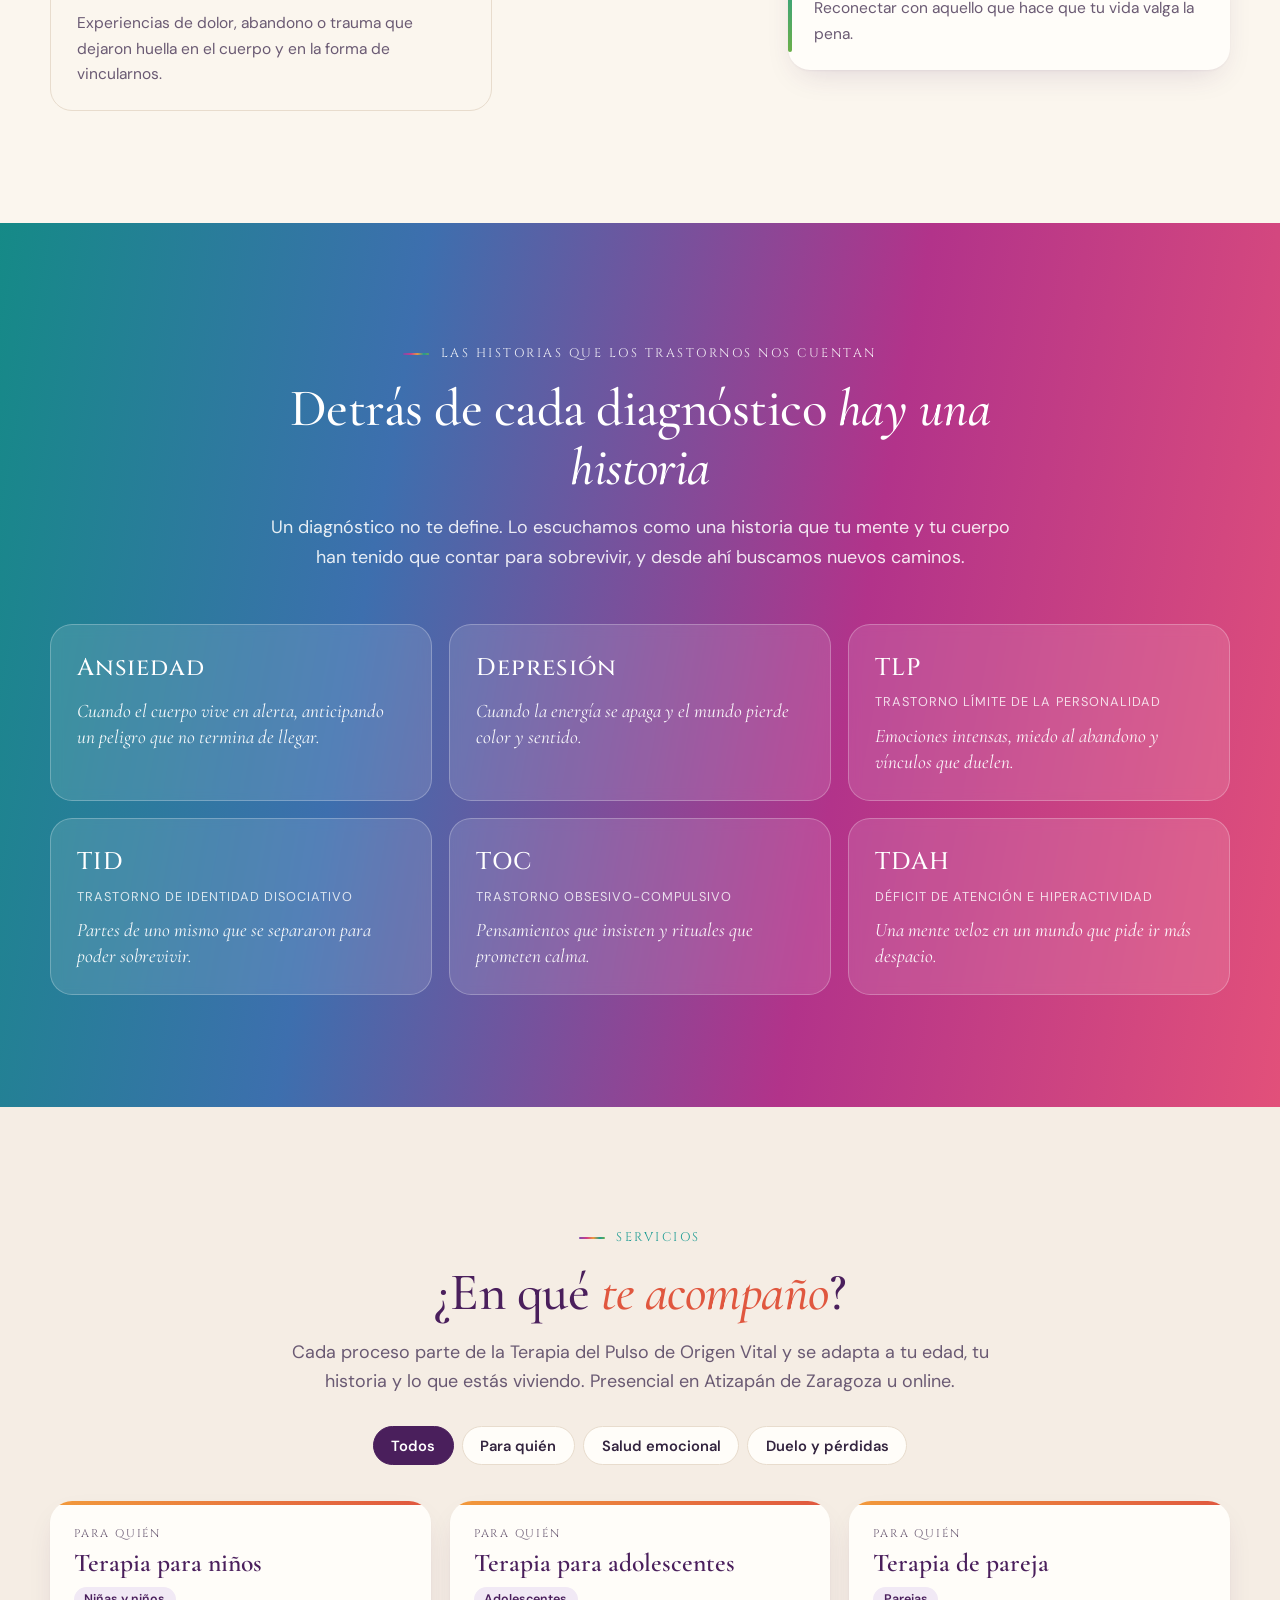
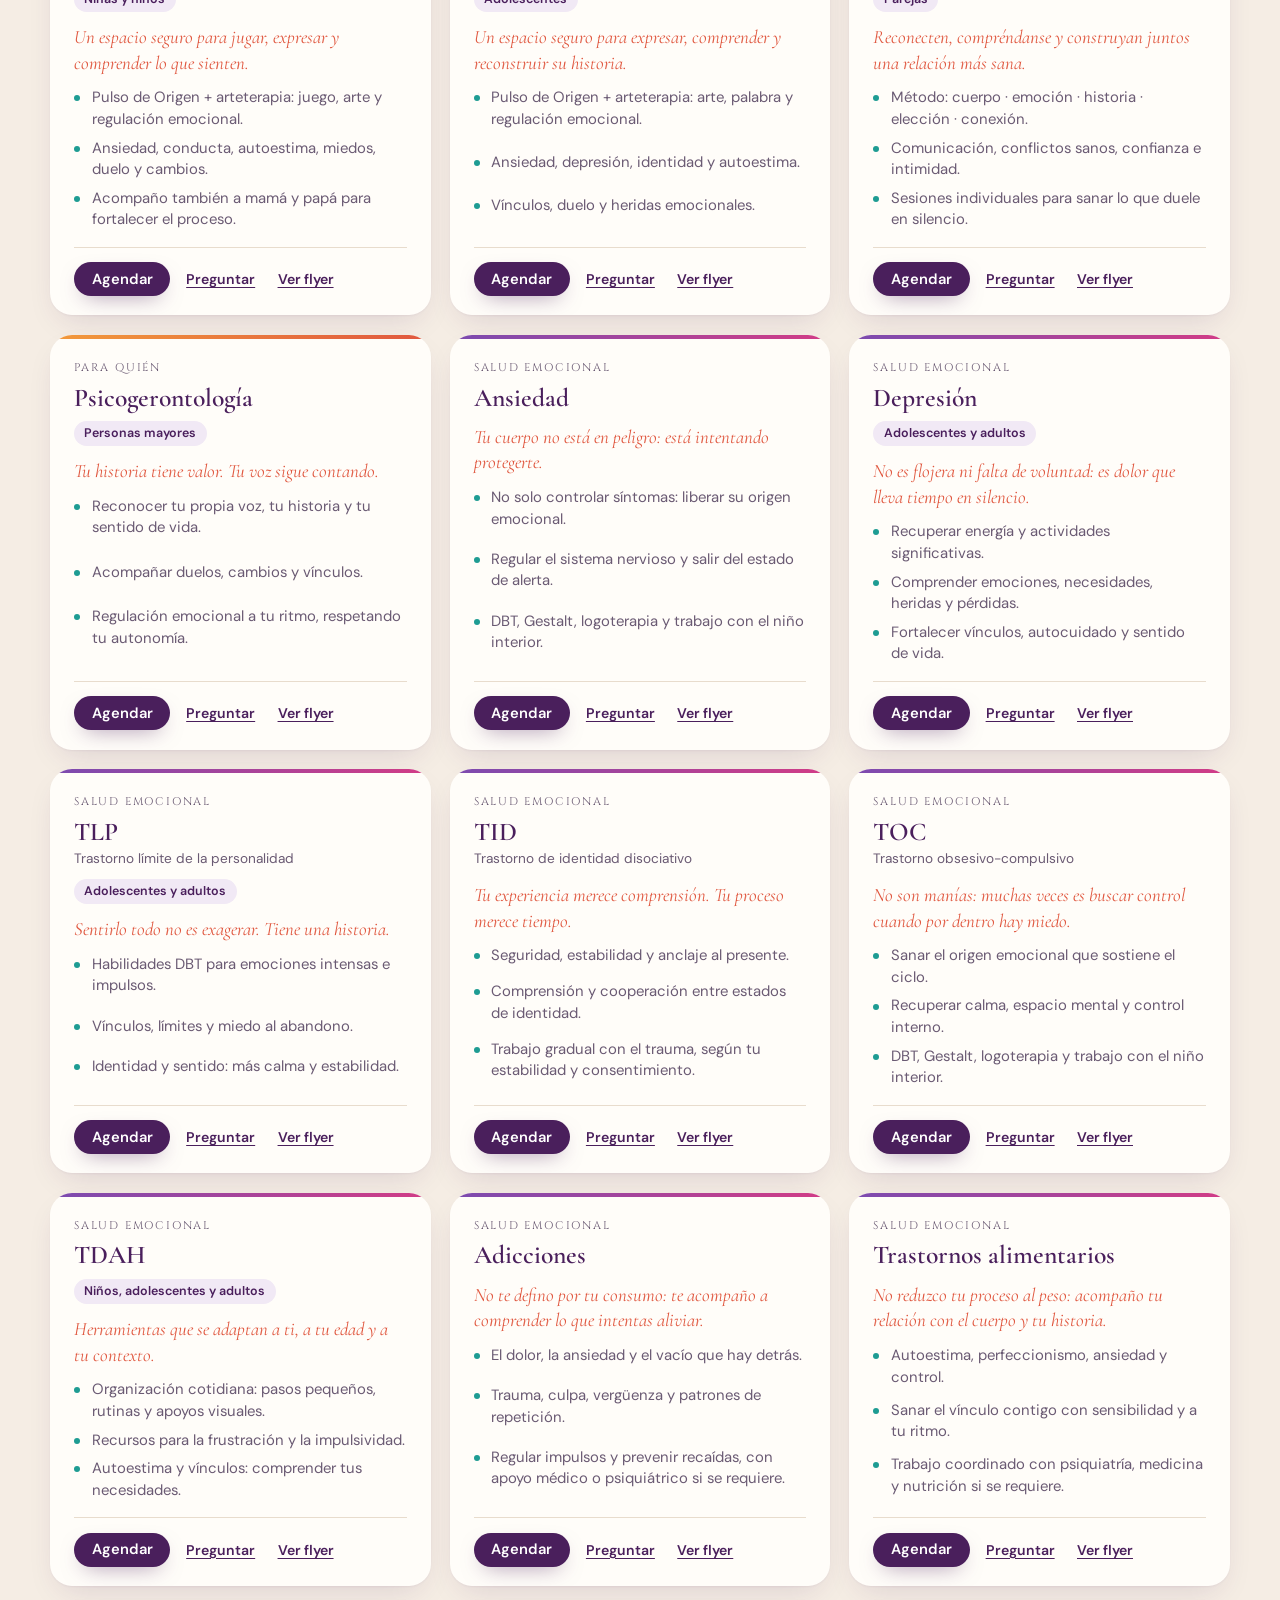
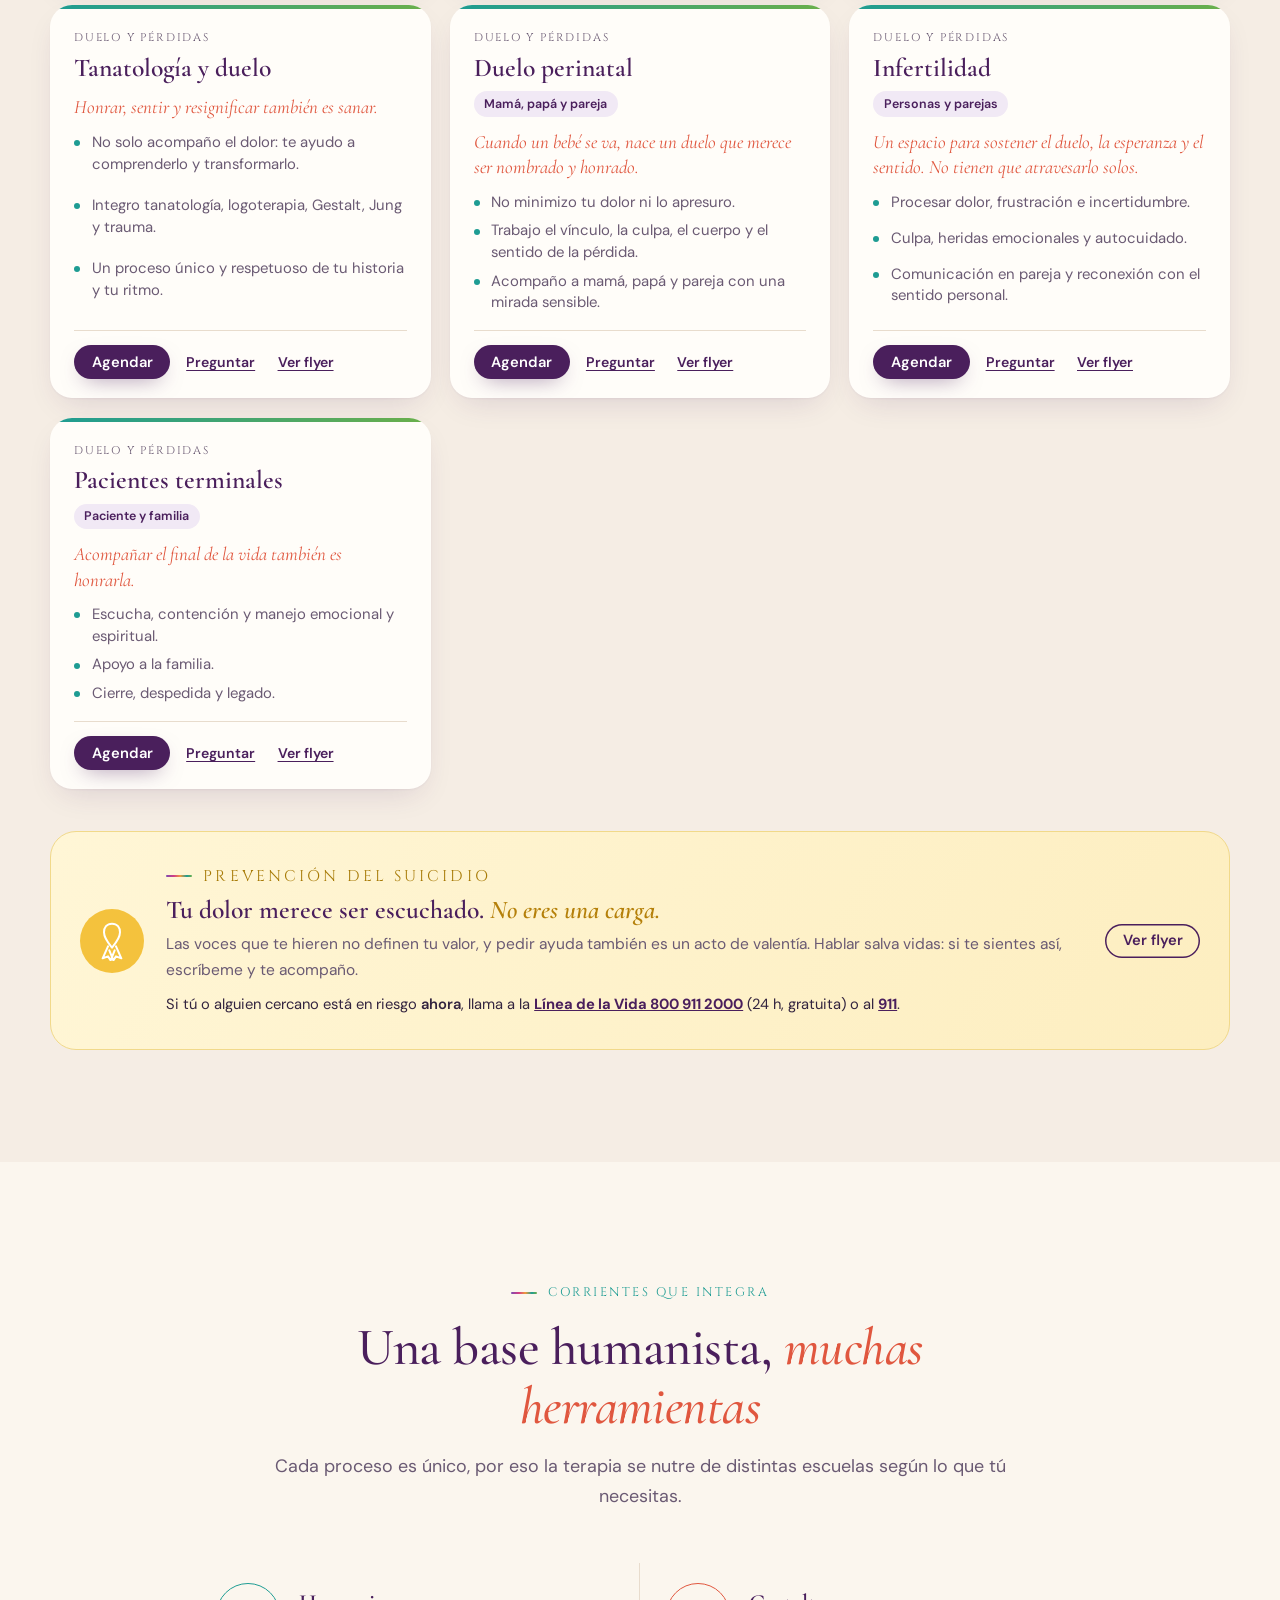
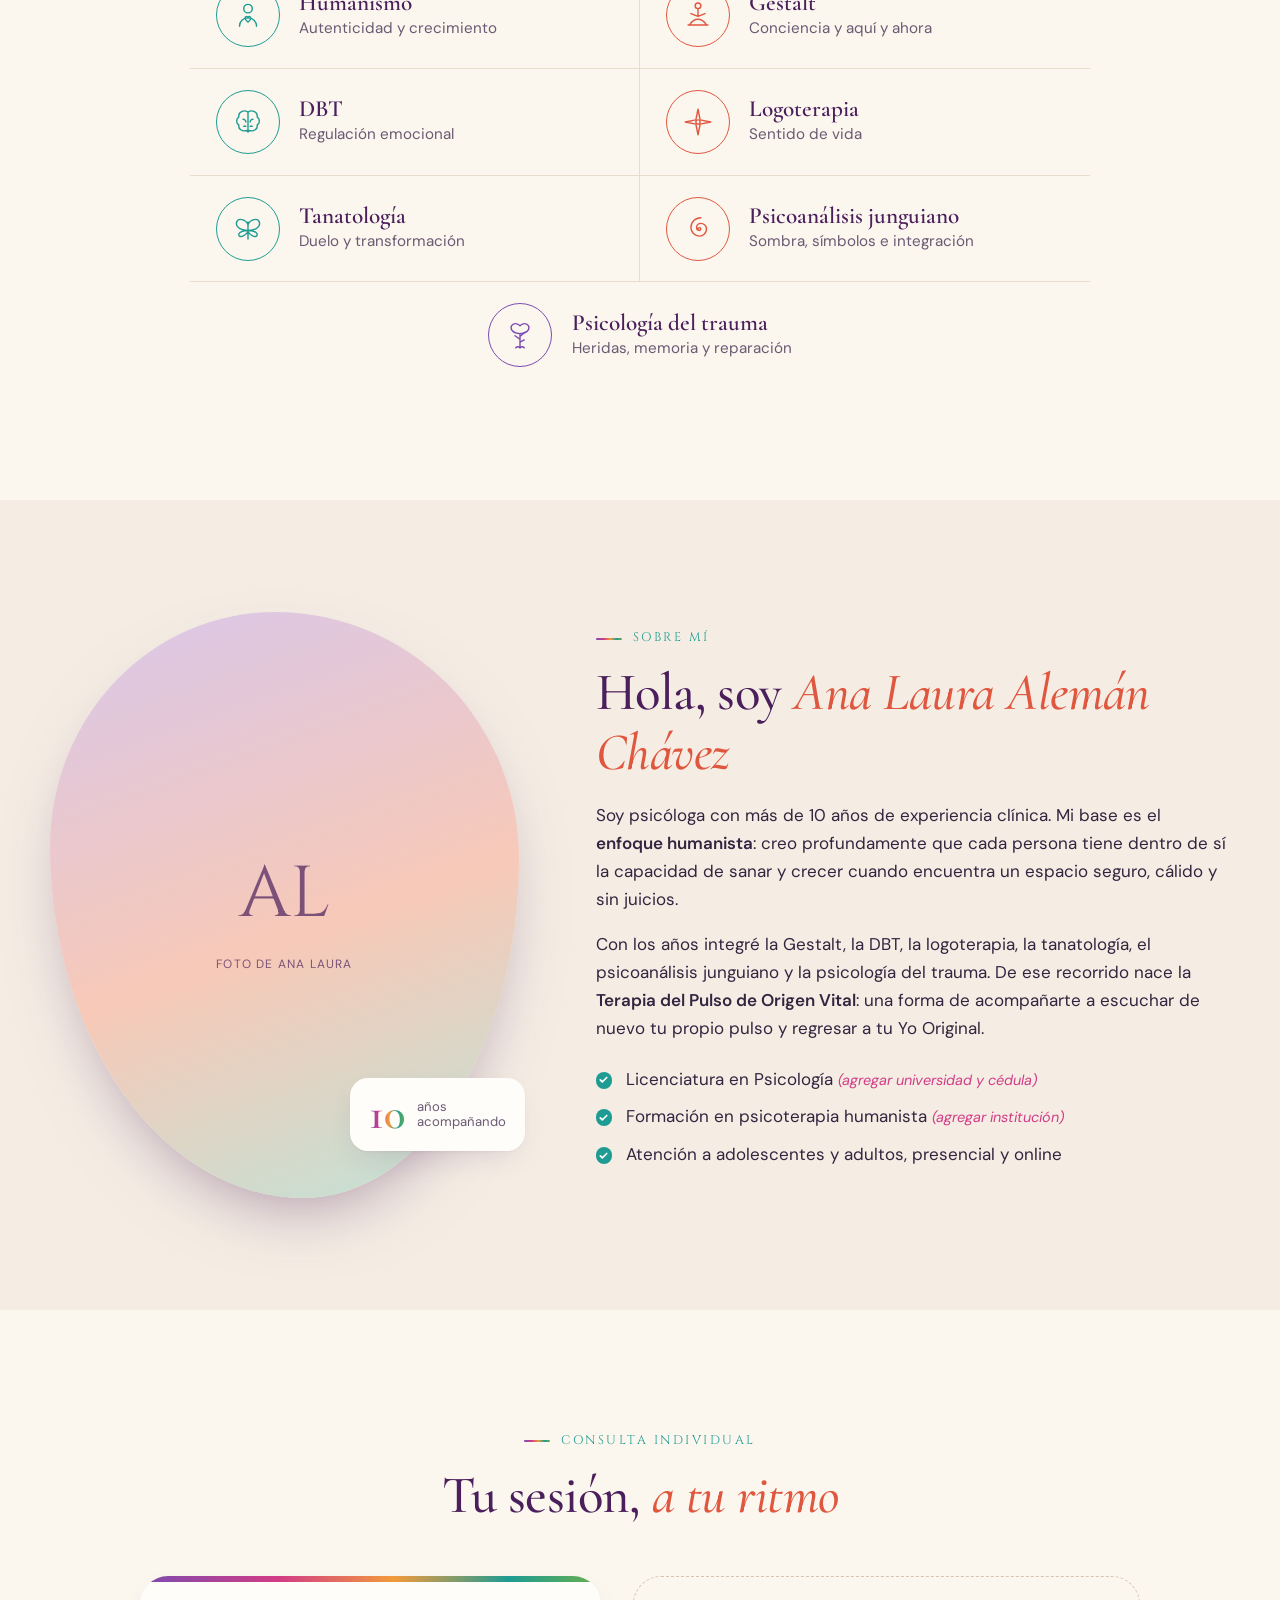
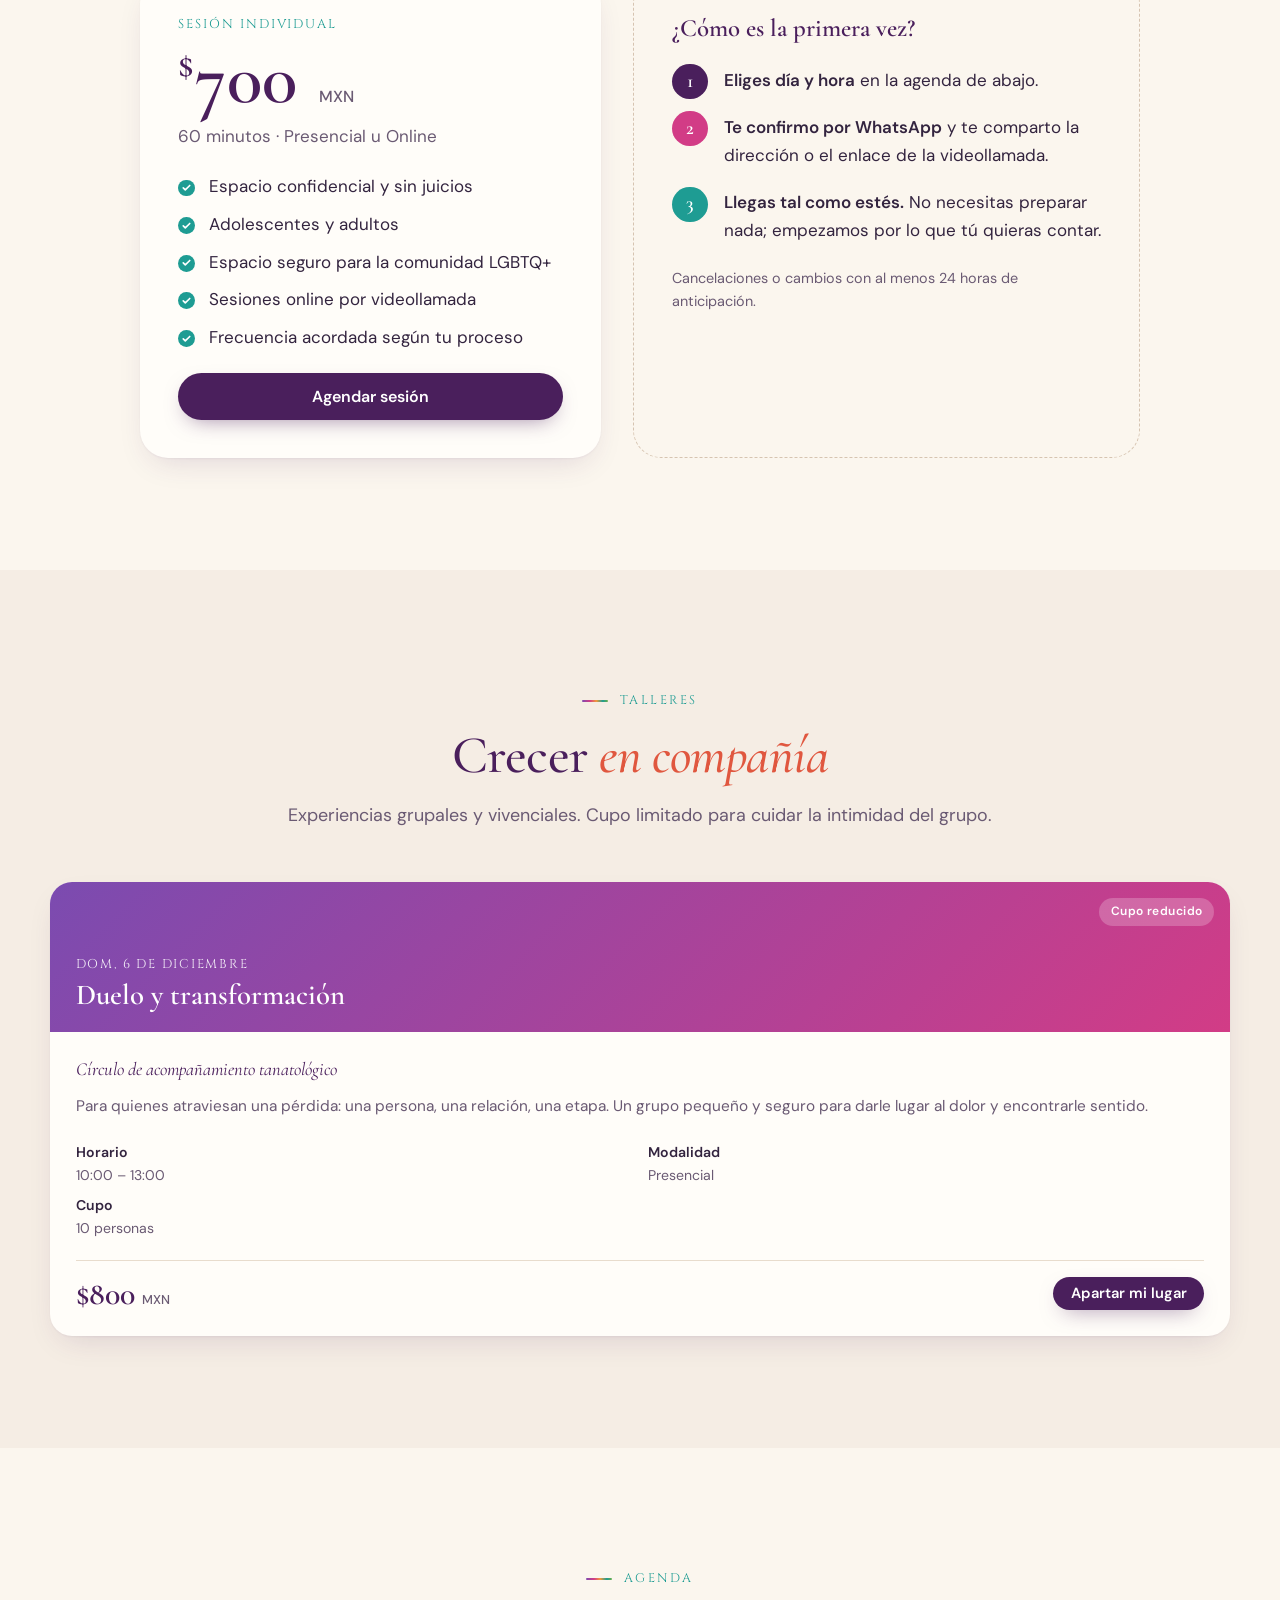
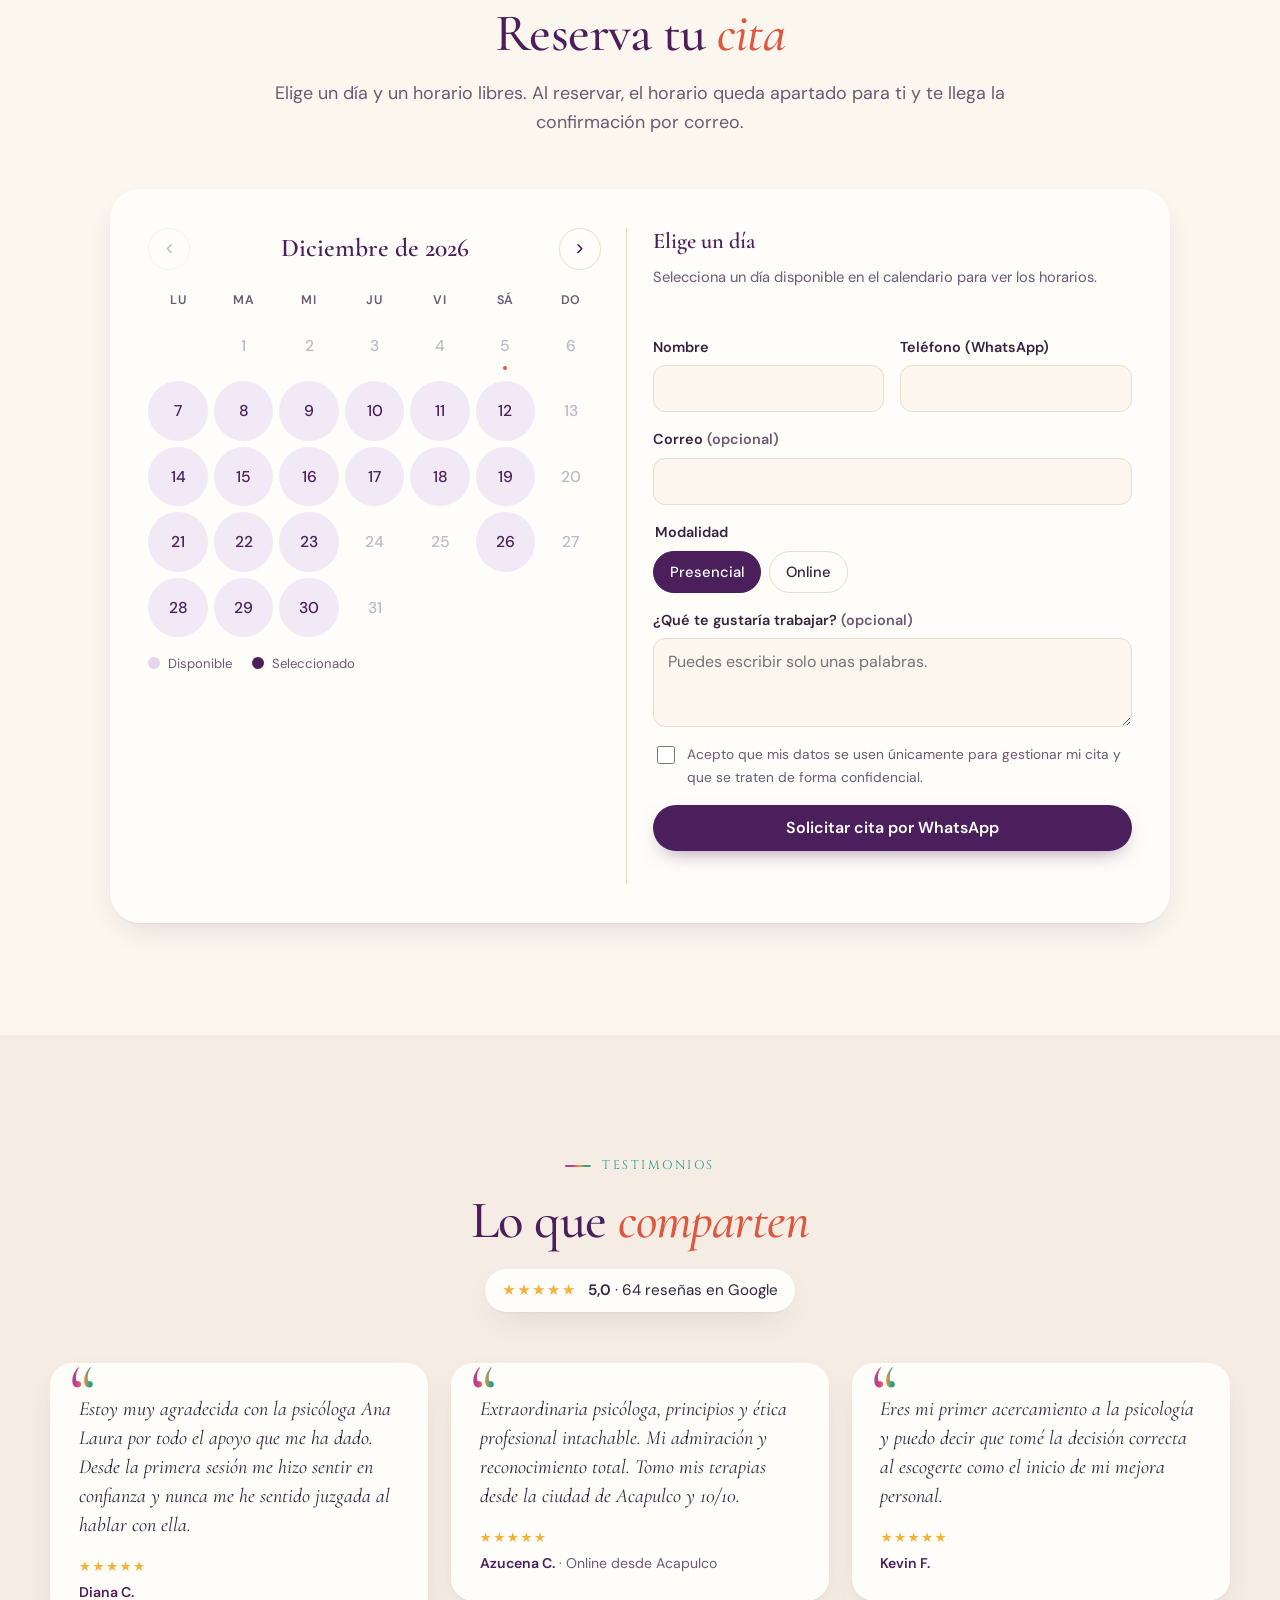
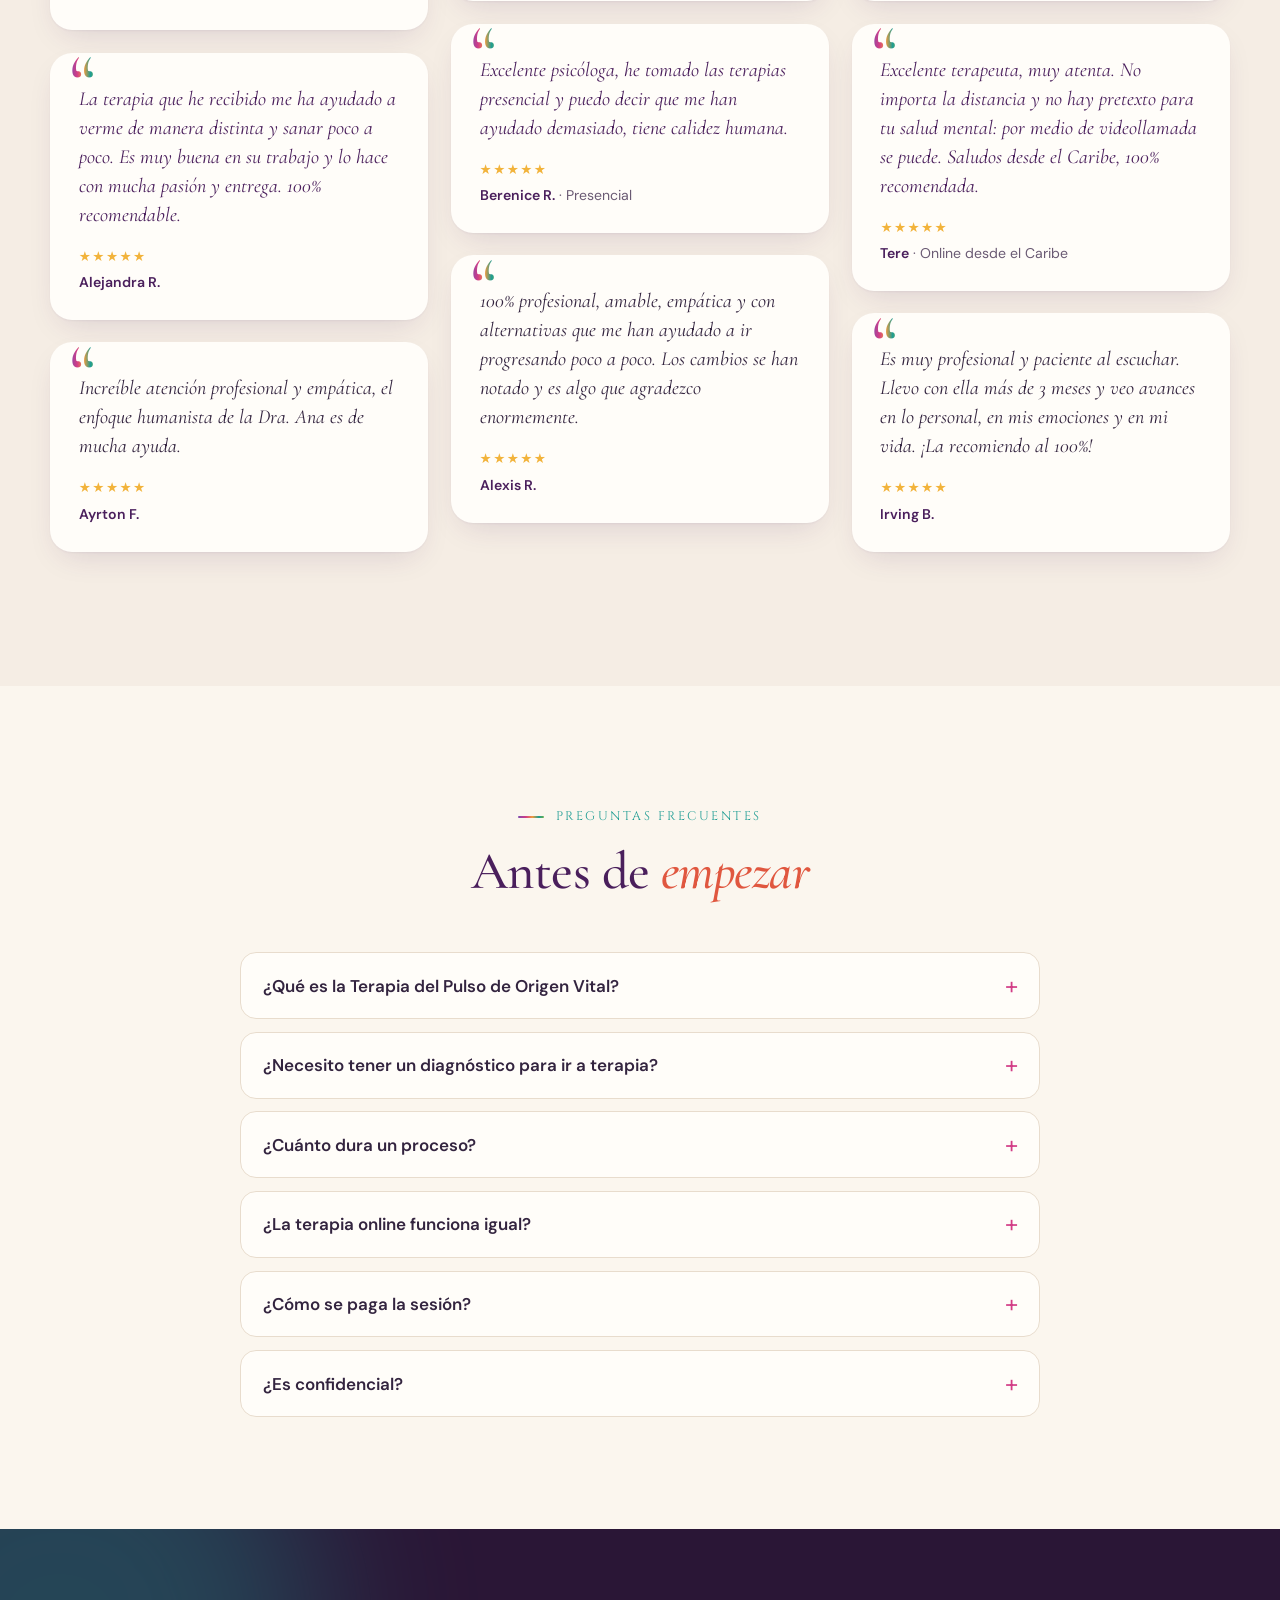
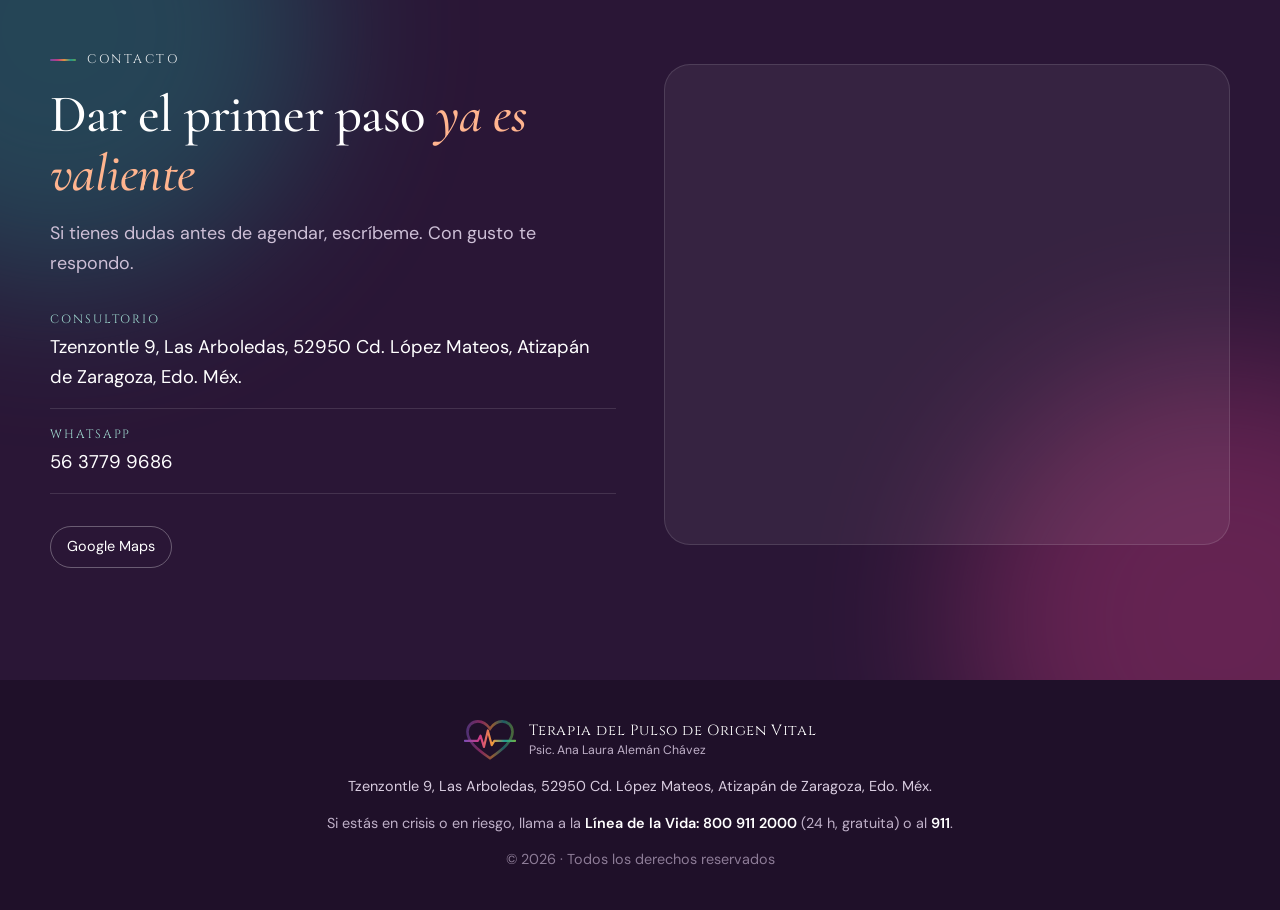
==== commit 439e2f2c: "Sección de servicios a partir de los flyers de Actividades - 16 servicios resumidos de los flyers: n" ====
--- a/index.html
+++ b/index.html
@@ -53,7 +53,7 @@
 
       <nav class="nav" id="nav" aria-label="Principal">
         <a href="#metodo">La terapia</a>
-        <a href="#corrientes">Corrientes</a>
+        <a href="#servicios">Servicios</a>
         <a href="#sobre-mi">Sobre mí</a>
         <a href="#consulta">Consulta</a>
         <a href="#talleres">Talleres</a>
@@ -184,6 +184,39 @@
           <li class="story reveal"><strong>TOC</strong><small>Trastorno obsesivo-compulsivo</small><span>Pensamientos que insisten y rituales que prometen calma.</span></li>
           <li class="story reveal"><strong>TDAH</strong><small>Déficit de atención e hiperactividad</small><span>Una mente veloz en un mundo que pide ir más despacio.</span></li>
         </ul>
+      </div>
+    </section>
+
+    <!-- ============ SERVICIOS ============ -->
+    <section class="section section--tint" id="servicios">
+      <div class="container">
+        <header class="section__head reveal">
+          <p class="eyebrow">Servicios</p>
+          <h2>¿En qué <em>te acompaño</em>?</h2>
+          <p class="lead">Cada proceso parte de la Terapia del Pulso de Origen Vital y se adapta a tu edad, tu historia y lo que estás viviendo. Presencial en Atizapán de Zaragoza u online.</p>
+        </header>
+
+        <div class="filters reveal" role="tablist" aria-label="Filtrar servicios">
+          <button class="filter is-active" type="button" role="tab" aria-selected="true" data-cat="todos">Todos</button>
+          <button class="filter" type="button" role="tab" aria-selected="false" data-cat="etapas">Para quién</button>
+          <button class="filter" type="button" role="tab" aria-selected="false" data-cat="emocional">Salud emocional</button>
+          <button class="filter" type="button" role="tab" aria-selected="false" data-cat="duelo">Duelo y pérdidas</button>
+        </div>
+
+        <div class="services" id="services"></div>
+
+        <aside class="lifeline reveal" aria-labelledby="lifeline-title">
+          <div class="lifeline__ribbon" aria-hidden="true">
+            <svg viewBox="0 0 40 60"><path d="M20 4c-8 0-12 6-12 13 0 9 7 17 12 23 5-6 12-14 12-23 0-7-4-13-12-13Z M14 38 6 56l8-3 4 6 6-15 M26 38l8 18-8-3-4 6-6-15"/></svg>
+          </div>
+          <div class="lifeline__body">
+            <p class="eyebrow">Prevención del suicidio</p>
+            <h3 id="lifeline-title">Tu dolor merece ser escuchado. <em>No eres una carga.</em></h3>
+            <p>Las voces que te hieren no definen tu valor, y pedir ayuda también es un acto de valentía. Hablar salva vidas: si te sientes así, escríbeme y te acompaño.</p>
+            <p class="lifeline__urgent">Si tú o alguien cercano está en riesgo <strong>ahora</strong>, llama a la <a href="tel:8009112000">Línea de la Vida 800 911 2000</a> (24 h, gratuita) o al <a href="tel:911">911</a>.</p>
+          </div>
+          <button class="btn btn--ghost btn--small" type="button" data-flyers="Actividades/WhatsApp%20Image%202026-10-02%20at%206.26.04%20PM.jpeg" data-title="Prevención del suicidio">Ver flyer</button>
+        </aside>
       </div>
     </section>
 
@@ -486,6 +519,18 @@
     </div>
   </footer>
 
+  <dialog class="lightbox" id="lightbox" aria-label="Flyer">
+    <button class="lightbox__close" type="button" aria-label="Cerrar">×</button>
+    <figure>
+      <img id="lightbox-img" alt="" />
+      <figcaption>
+        <button class="lightbox__nav" id="lightbox-prev" type="button" aria-label="Flyer anterior">‹</button>
+        <span id="lightbox-count"></span>
+        <button class="lightbox__nav" id="lightbox-next" type="button" aria-label="Flyer siguiente">›</button>
+      </figcaption>
+    </figure>
+  </dialog>
+
   <a class="wa-float" id="wa-float" href="#" target="_blank" rel="noopener" aria-label="Escribir por WhatsApp">
     <svg viewBox="0 0 32 32" aria-hidden="true"><path d="M16 3a13 13 0 0 0-11.2 19.6L3 29l6.6-1.7A13 13 0 1 0 16 3Zm0 23.6a10.6 10.6 0 0 1-5.4-1.5l-.4-.2-3.9 1 1-3.8-.2-.4A10.6 10.6 0 1 1 16 26.6Zm5.8-7.9c-.3-.2-1.9-.9-2.2-1s-.5-.2-.7.2-.8 1-1 1.2-.4.2-.7 0a8.7 8.7 0 0 1-4.3-3.8c-.3-.6.3-.5.9-1.7.1-.2 0-.4 0-.5l-1-2.4c-.3-.6-.5-.5-.7-.5h-.6a1.2 1.2 0 0 0-.9.4 3.6 3.6 0 0 0-1.1 2.7 6.3 6.3 0 0 0 1.3 3.3 14.4 14.4 0 0 0 5.5 4.9c2 .9 2.9 1 3.9.8a3.3 3.3 0 0 0 2.2-1.5 2.7 2.7 0 0 0 .2-1.5c-.1-.2-.3-.3-.6-.4Z"/></svg>
   </a>
--- a/css/styles.css
+++ b/css/styles.css
@@ -266,6 +266,61 @@
 .story small { font-size: .8rem; opacity: .8; text-transform: uppercase; letter-spacing: .08em; }
 .story span { margin-top: .5rem; font-family: var(--f-serif); font-style: italic; font-size: 1.2rem; line-height: 1.35; opacity: .95; }
 
+/* ---------- Servicios ---------- */
+.filters { display: flex; flex-wrap: wrap; justify-content: center; gap: .5rem; margin: -1.4rem 0 2.2rem; }
+.filter {
+  border: 1.5px solid var(--line); background: var(--paper); color: var(--ink); border-radius: 999px;
+  padding: .55rem 1.1rem; font: 600 .92rem var(--f-sans); cursor: pointer; transition: all .2s;
+}
+.filter:hover { border-color: var(--violet); color: var(--violet); }
+.filter.is-active { background: var(--plum); border-color: var(--plum); color: #fff; }
+
+.services { display: grid; grid-template-columns: repeat(auto-fill, minmax(290px, 1fr)); gap: 1.2rem; }
+.service {
+  --c: var(--violet);
+  background: var(--paper); border-radius: var(--radius); padding: 1.5rem 1.5rem 1.2rem; box-shadow: var(--shadow);
+  display: flex; flex-direction: column; position: relative; overflow: hidden; animation: fadeUp .45s ease both;
+}
+.service::before { content: ""; position: absolute; left: 0; right: 0; top: 0; height: 4px; background: var(--c); }
+.service[data-cat="etapas"] { --c: linear-gradient(90deg, var(--orange), var(--coral)); }
+.service[data-cat="emocional"] { --c: linear-gradient(90deg, var(--violet), var(--magenta)); }
+.service[data-cat="duelo"] { --c: linear-gradient(90deg, var(--teal), var(--green)); }
+.service__cat { font-family: var(--f-caps); font-size: .7rem; letter-spacing: .16em; text-transform: uppercase; color: var(--ink-soft); margin: 0 0 .4rem; }
+.service h3 { font-size: 1.6rem; }
+.service__sub { font-size: .85rem; color: var(--ink-soft); margin: .1rem 0 0; }
+.service__para { display: inline-block; align-self: flex-start; margin: .55rem 0 0; padding: .15rem .65rem; border-radius: 999px; background: #f1e9f5; color: var(--plum); font-size: .78rem; font-weight: 600; }
+.service__frase { font-family: var(--f-serif); font-style: italic; font-size: 1.18rem; line-height: 1.35; color: var(--coral); margin: .8rem 0 .7rem; }
+.service ul { list-style: none; padding: 0; margin: 0 0 1rem; display: grid; gap: .45rem; flex: 1; }
+.service li { position: relative; padding-left: 1.1rem; font-size: .93rem; color: var(--ink-soft); line-height: 1.45; }
+.service li::before { content: ""; position: absolute; left: 0; top: .55em; width: 6px; height: 6px; border-radius: 50%; background: var(--teal); }
+.service__actions { display: flex; align-items: center; flex-wrap: wrap; gap: .3rem .6rem; padding-top: .9rem; border-top: 1px solid var(--line); }
+.service__actions .link-btn { font-size: .88rem; }
+@keyframes fadeUp { from { opacity: 0; transform: translateY(10px); } to { opacity: 1; transform: none; } }
+
+.lifeline {
+  margin-top: 2.6rem; display: grid; grid-template-columns: auto 1fr auto; gap: 1.4rem; align-items: center;
+  background: linear-gradient(120deg, #fff6d6, #fdeec0); border: 1px solid #f1d98a; border-radius: 26px; padding: 1.6rem 1.8rem;
+}
+.lifeline__ribbon { width: 64px; height: 64px; border-radius: 50%; background: #f4c23d; display: grid; place-items: center; }
+.lifeline__ribbon svg { width: 30px; height: 40px; fill: none; stroke: #fff; stroke-width: 3; stroke-linejoin: round; stroke-linecap: round; }
+.lifeline .eyebrow { color: #a77a06; margin-bottom: .4rem; }
+.lifeline h3 { font-size: 1.6rem; margin-bottom: .5rem; }
+.lifeline h3 em { color: #b5800a; }
+.lifeline p { margin: 0 0 .5rem; color: var(--ink-soft); font-size: .97rem; }
+.lifeline__urgent { font-size: .92rem !important; color: var(--ink) !important; }
+.lifeline__urgent a { color: var(--plum); font-weight: 700; }
+
+.lightbox { border: 0; padding: 0; background: transparent; max-width: min(92vw, 720px); max-height: 94vh; overflow: visible; }
+.lightbox::backdrop { background: rgba(31, 16, 41, .82); backdrop-filter: blur(4px); }
+.lightbox figure { margin: 0; display: grid; gap: .6rem; justify-items: center; }
+.lightbox img { max-width: 100%; max-height: calc(94vh - 60px); width: auto; border-radius: 14px; box-shadow: 0 20px 60px rgba(0, 0, 0, .5); background: #fff; }
+.lightbox figcaption { display: flex; align-items: center; gap: 1rem; color: #fff; font-size: .95rem; }
+.lightbox__nav, .lightbox__close {
+  width: 42px; height: 42px; border-radius: 50%; border: 0; background: rgba(255, 255, 255, .16); color: #fff; font-size: 1.6rem; line-height: 1; cursor: pointer;
+}
+.lightbox__nav:hover, .lightbox__close:hover { background: rgba(255, 255, 255, .3); }
+.lightbox__close { position: absolute; top: -8px; right: -8px; z-index: 1; background: var(--plum); }
+
 /* ---------- Corrientes ---------- */
 .schools { display: grid; grid-template-columns: repeat(2, 1fr); gap: 0; max-width: 900px; margin-inline: auto; }
 .school { display: flex; align-items: center; gap: 1.2rem; padding: 1.3rem 1.6rem; border-bottom: 1px solid var(--line); }
@@ -536,6 +591,8 @@
   .school { border-right: 0 !important; }
   .school--wide { justify-content: flex-start; border-bottom: 1px solid var(--line); }
   .stories { grid-template-columns: 1fr; }
+  .lifeline { grid-template-columns: 1fr; text-align: left; padding: 1.4rem; }
+  .filters { margin-top: -1.8rem; }
   .form__row { grid-template-columns: 1fr; }
   .hero__facts { display: grid; grid-template-columns: repeat(3, 1fr); }
   .hero__facts li { padding: 0 .5rem; font-size: .8rem; }
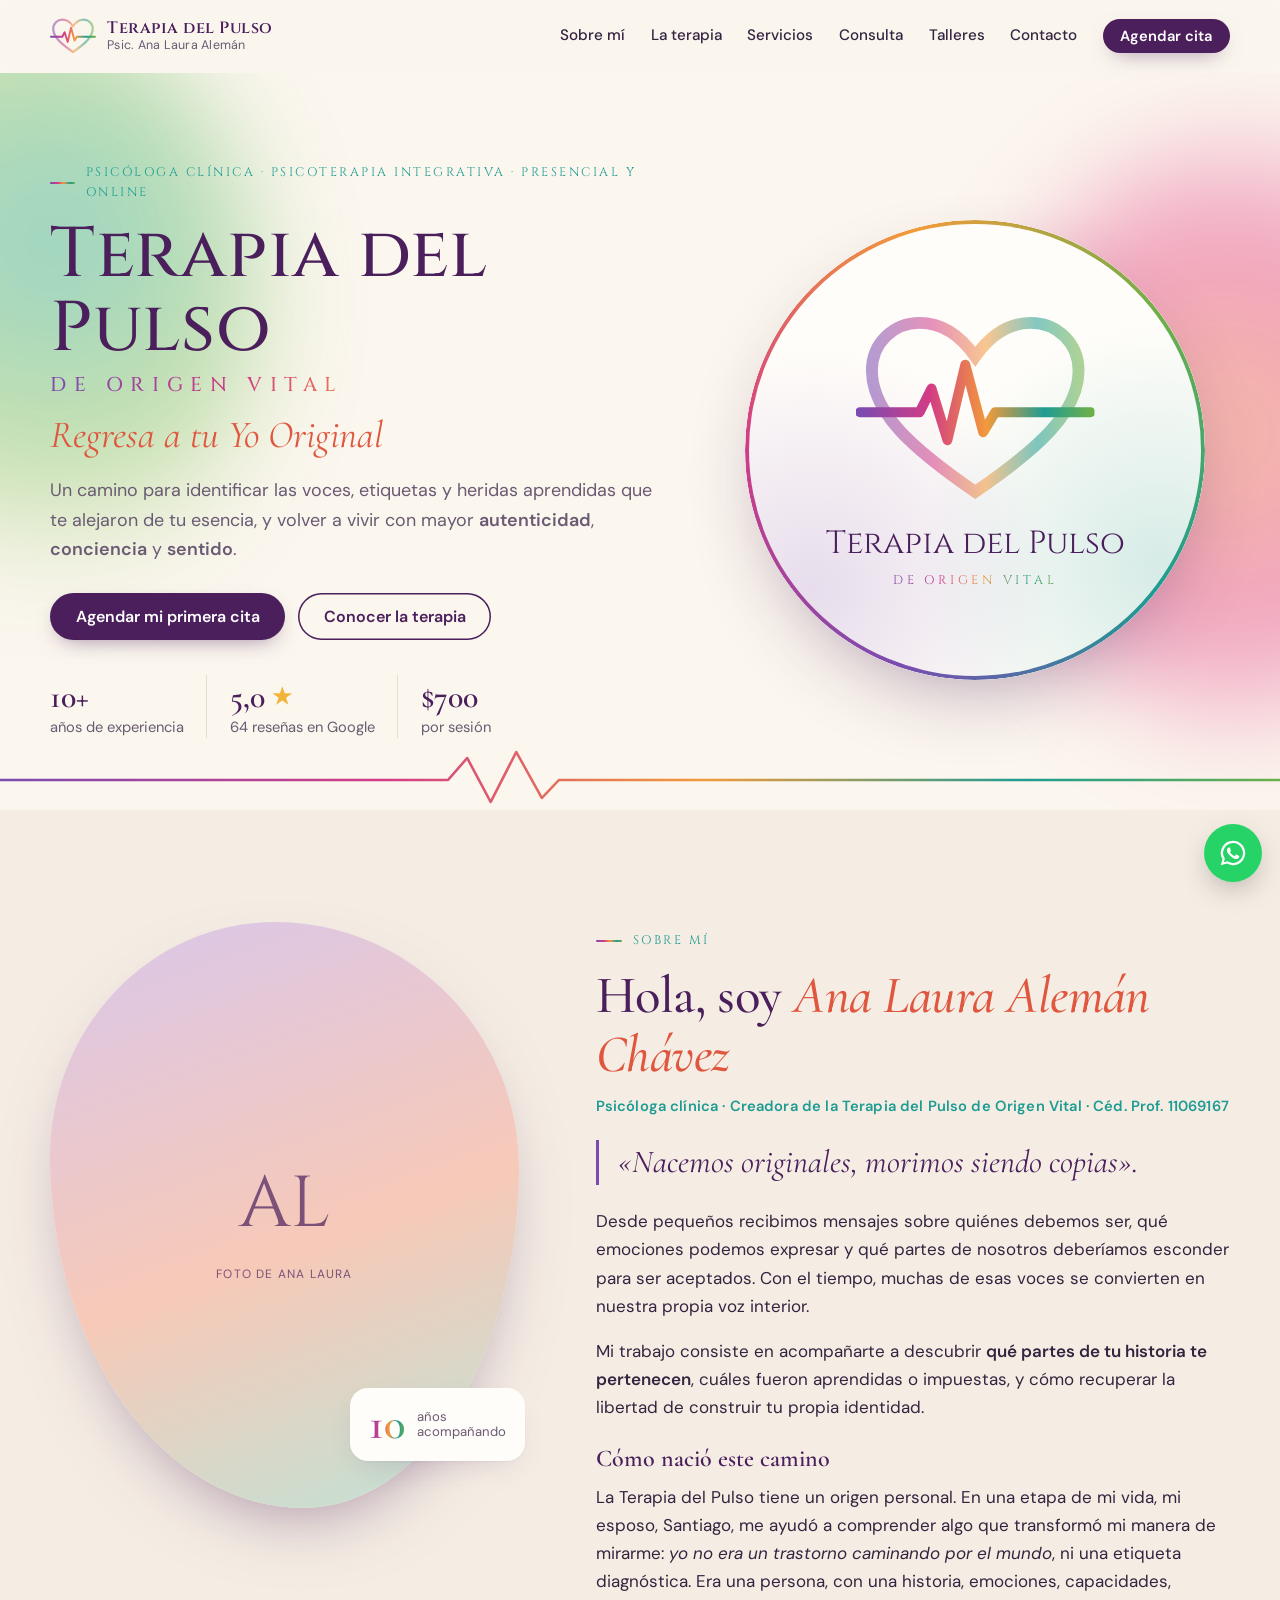
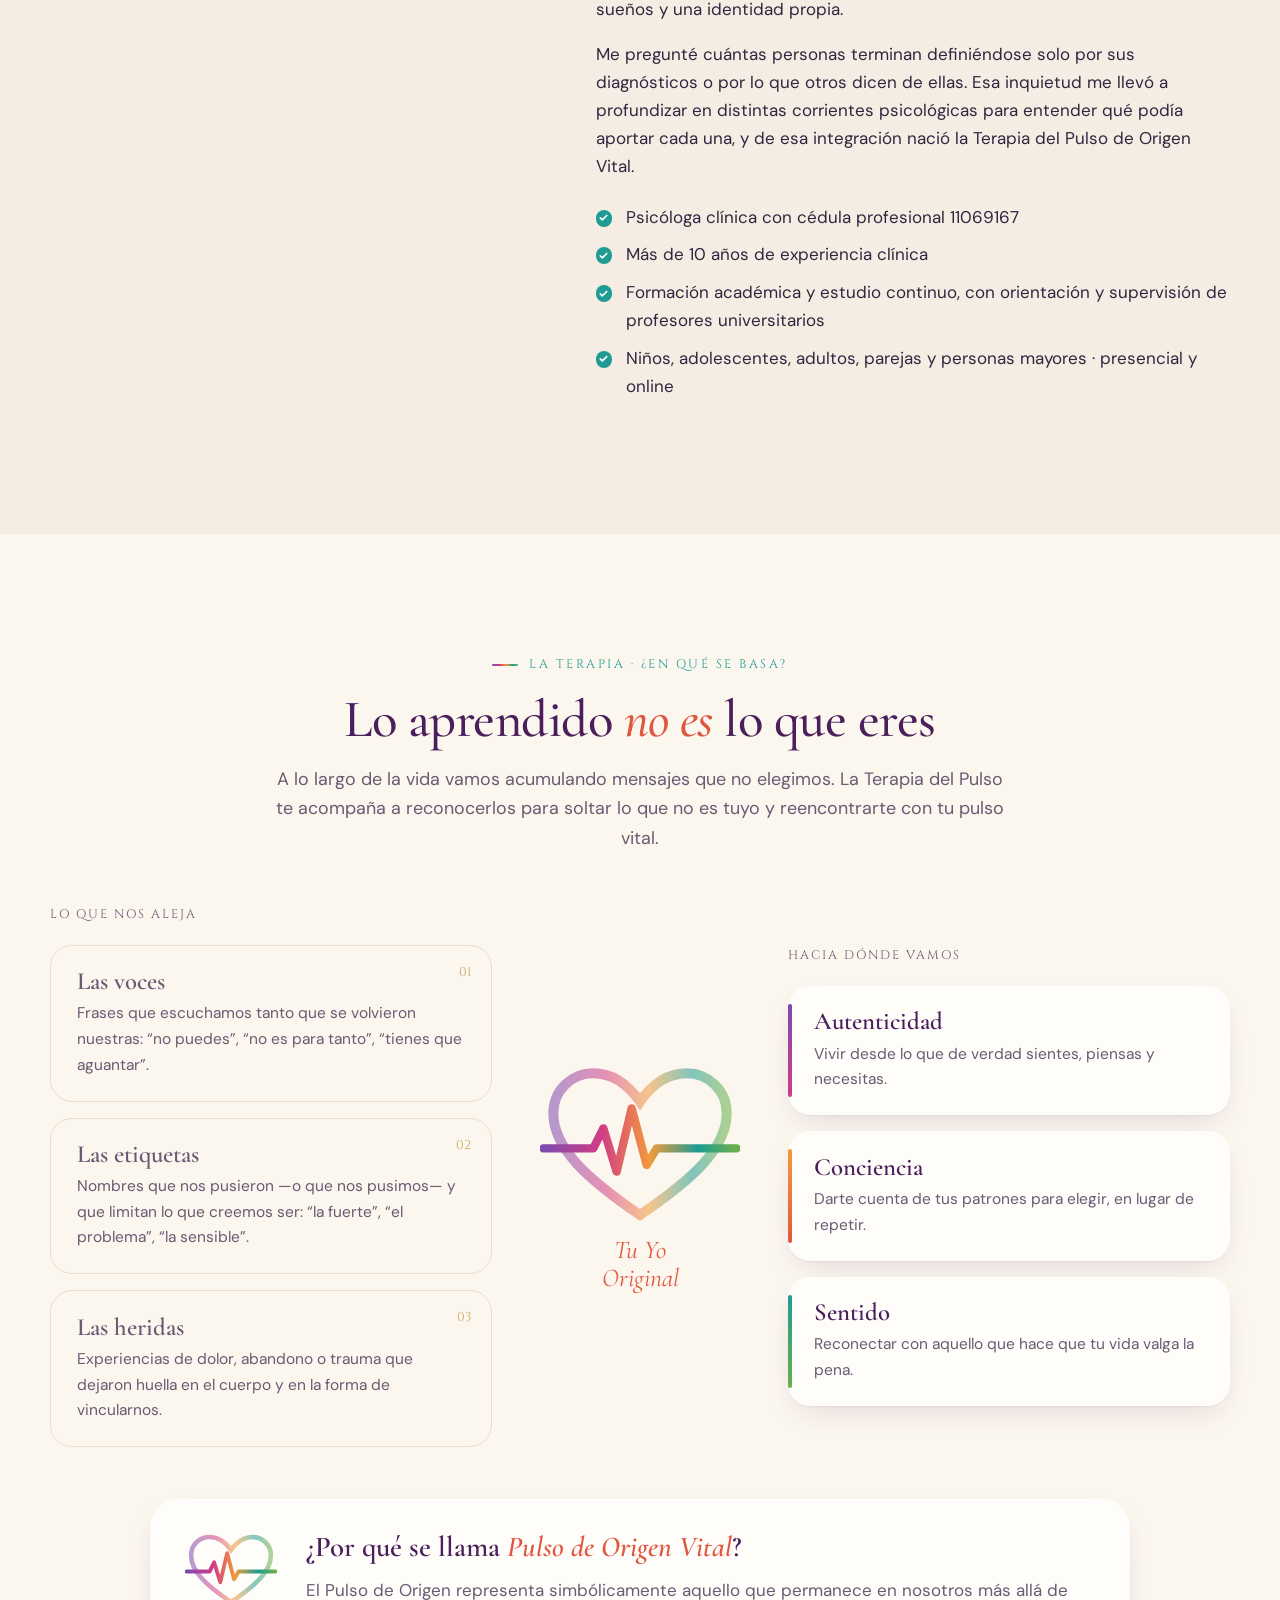
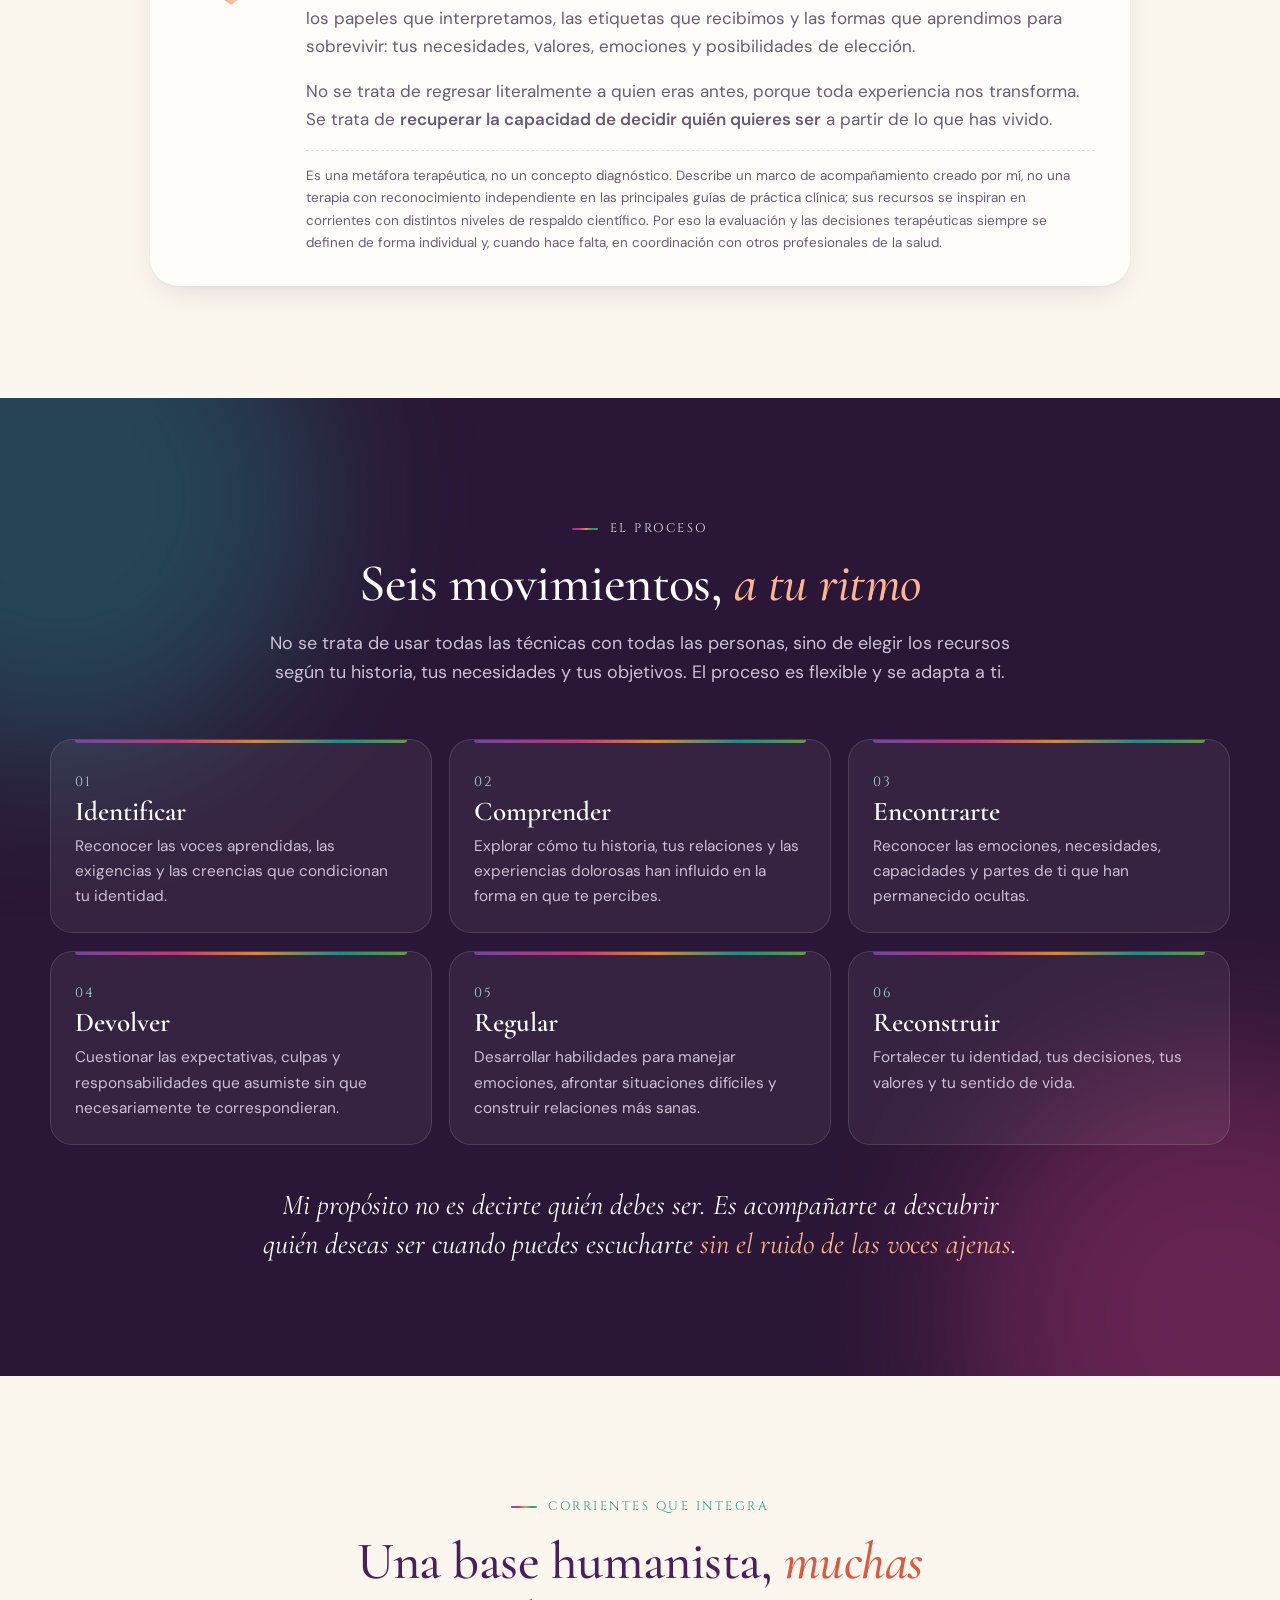
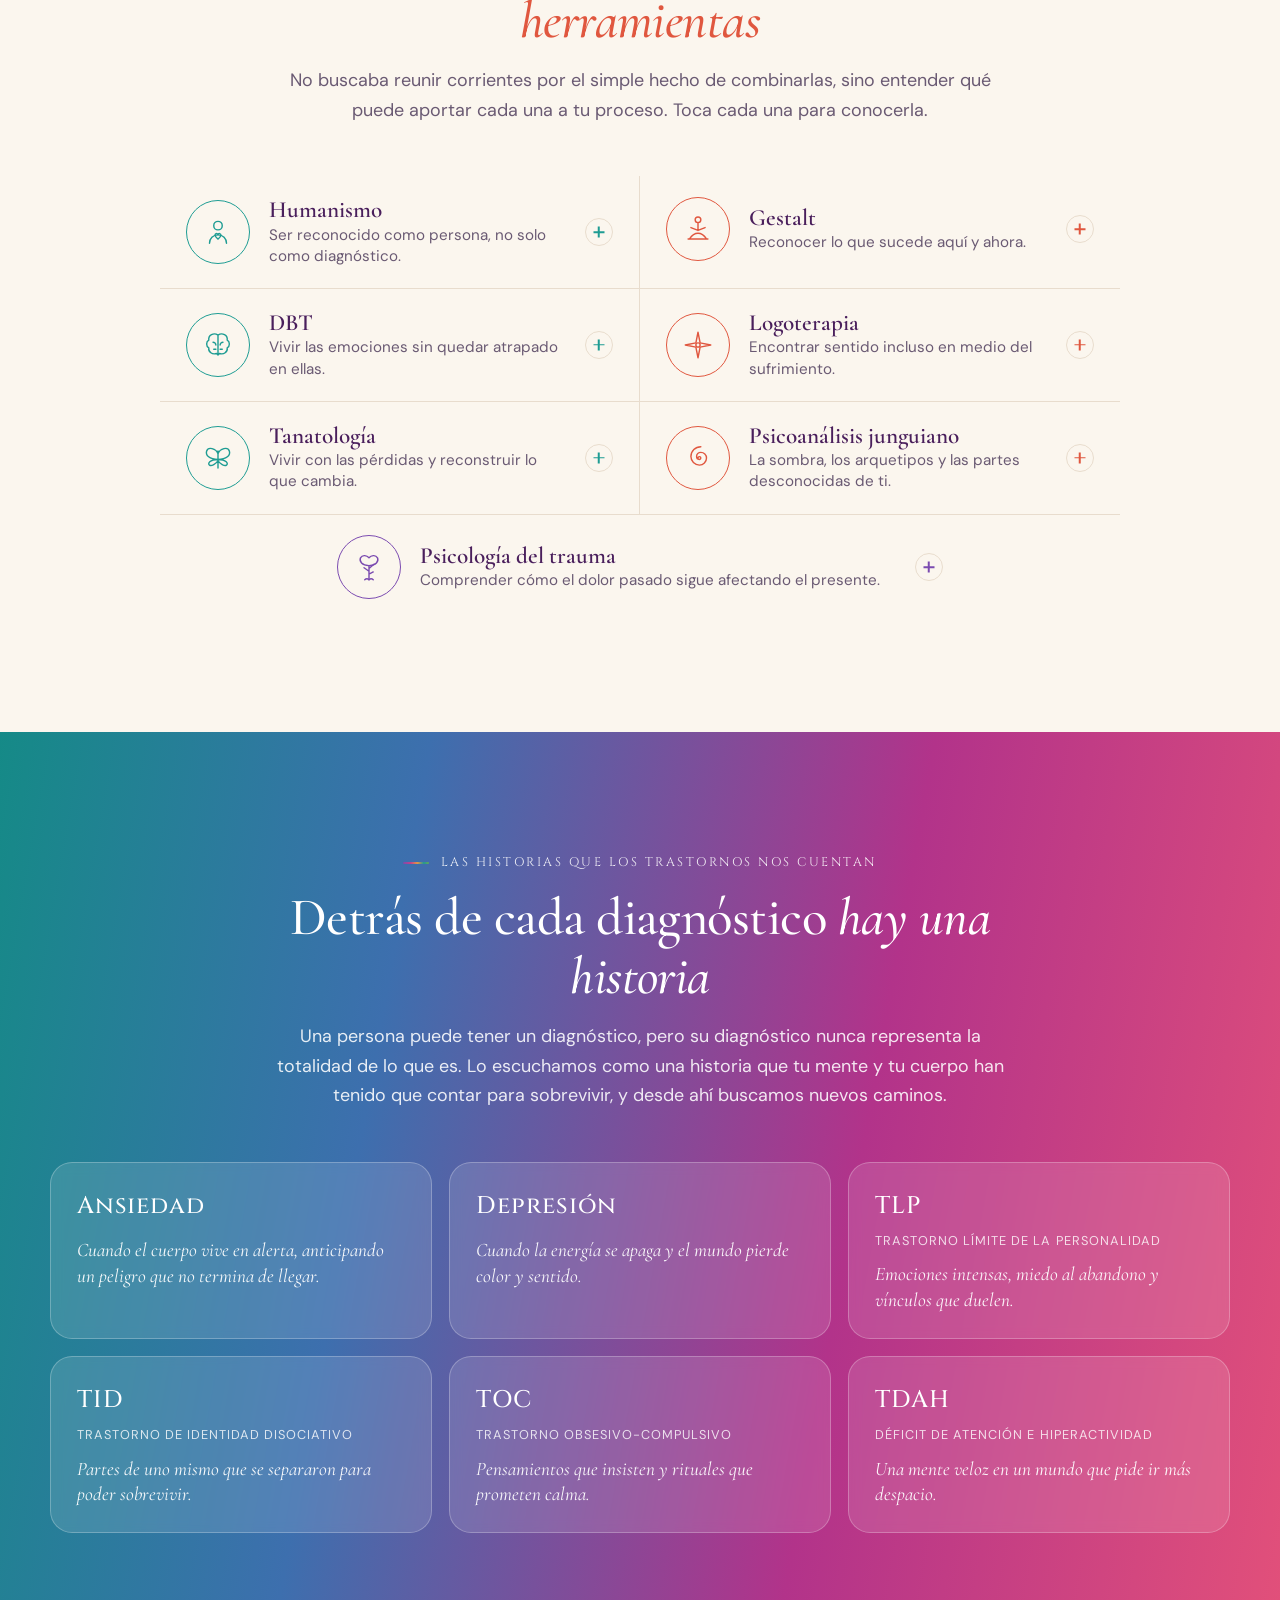
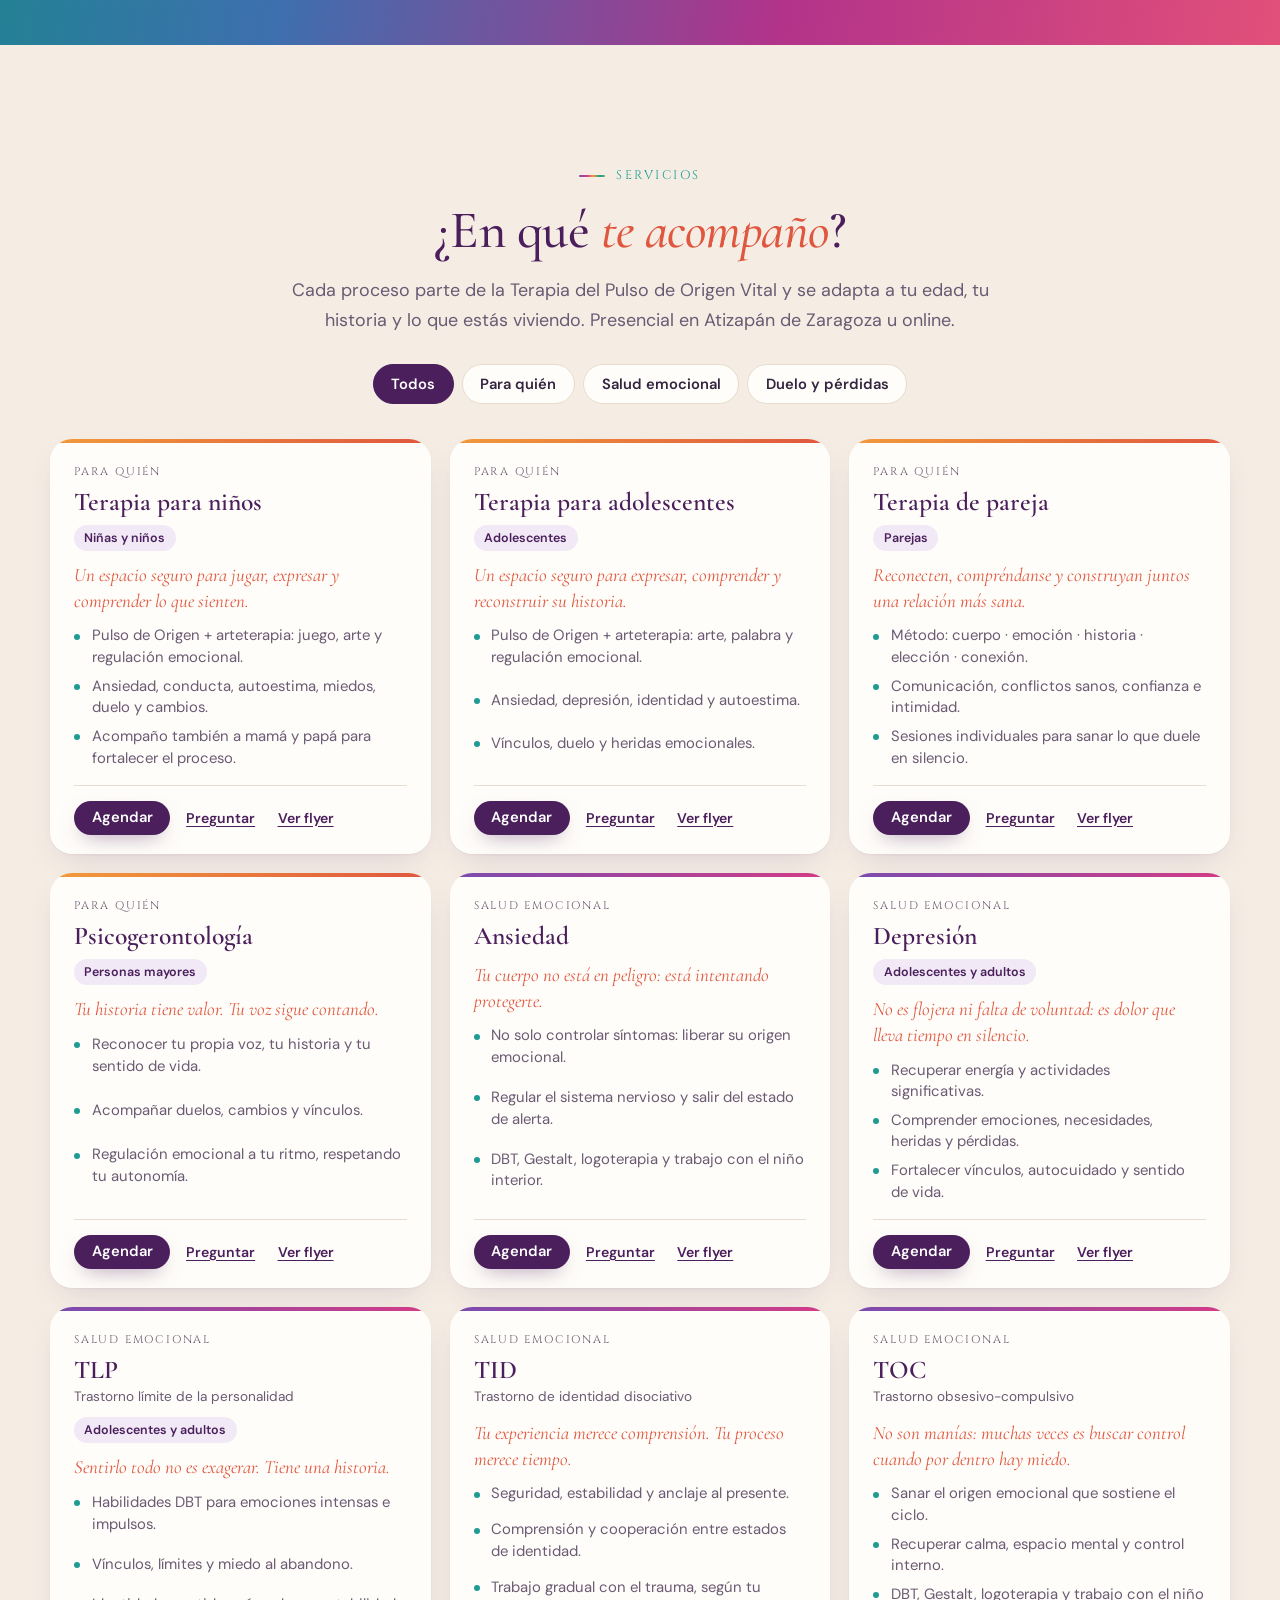
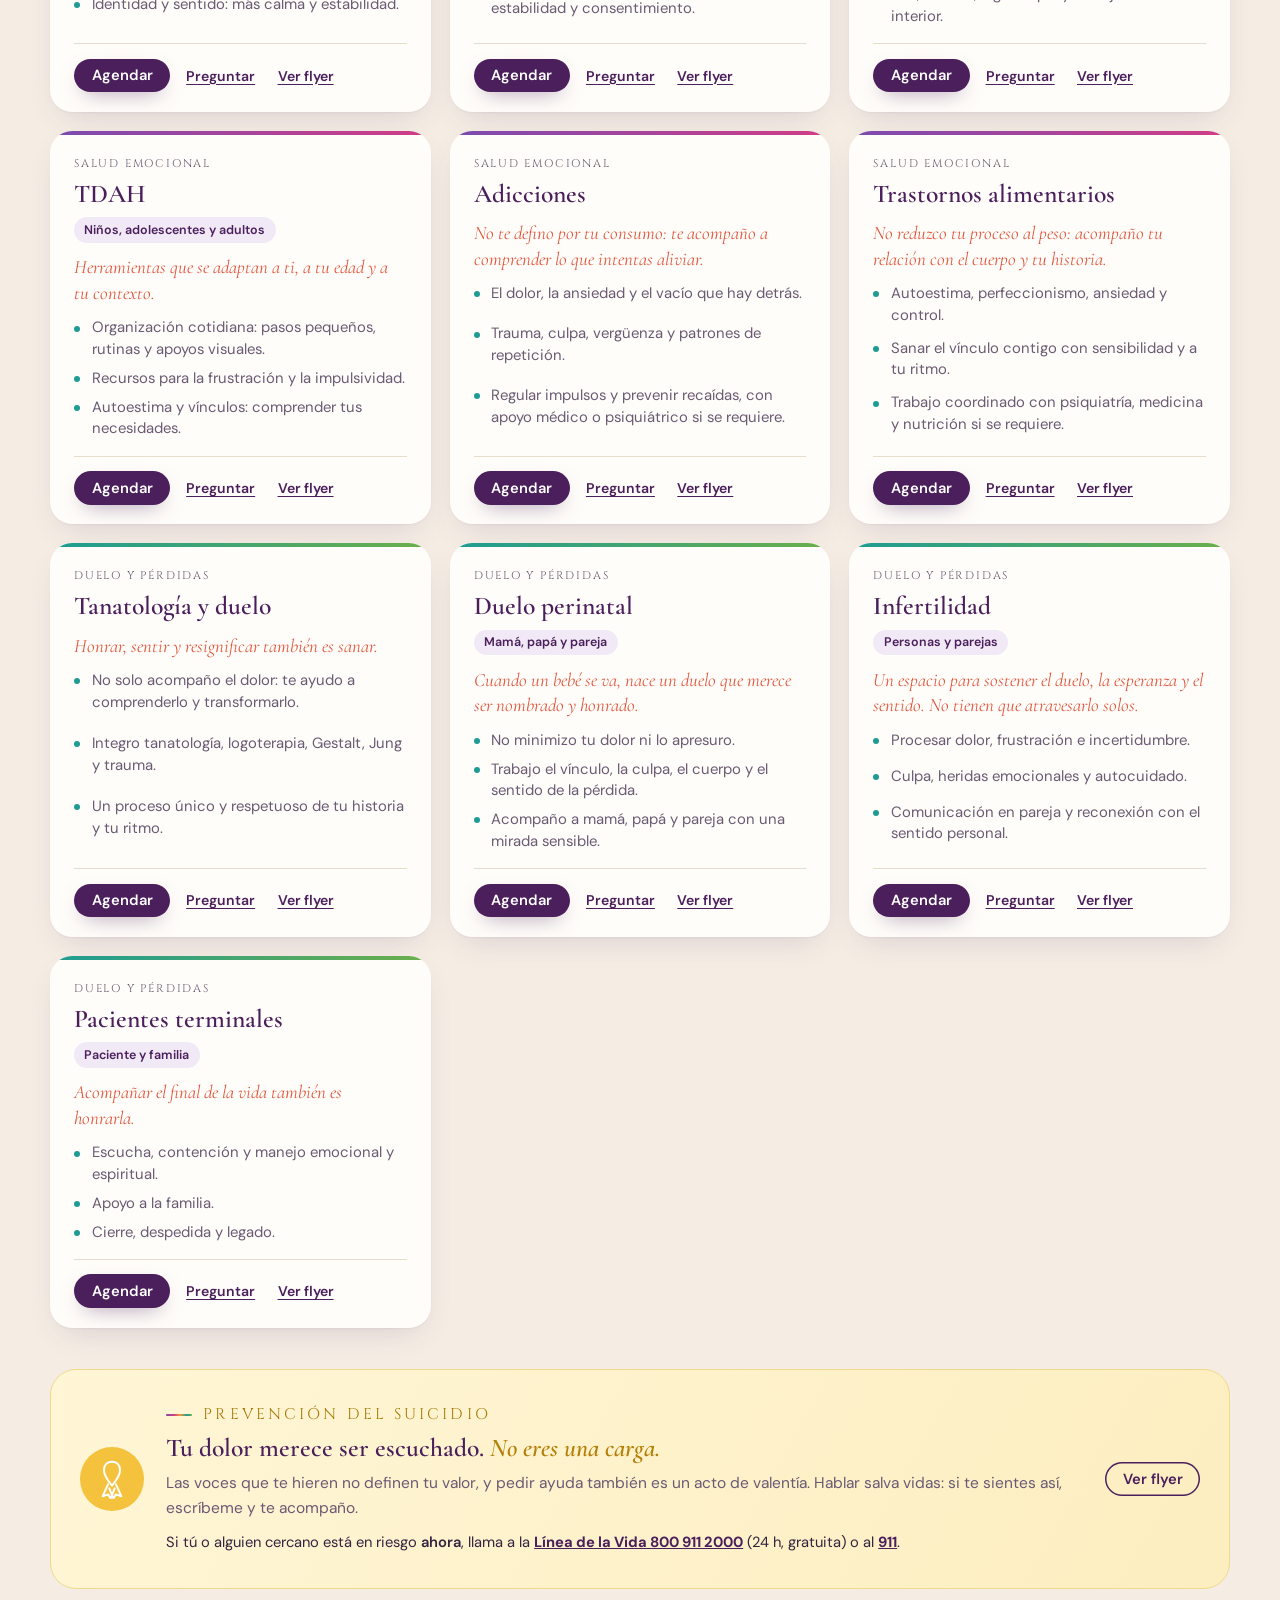
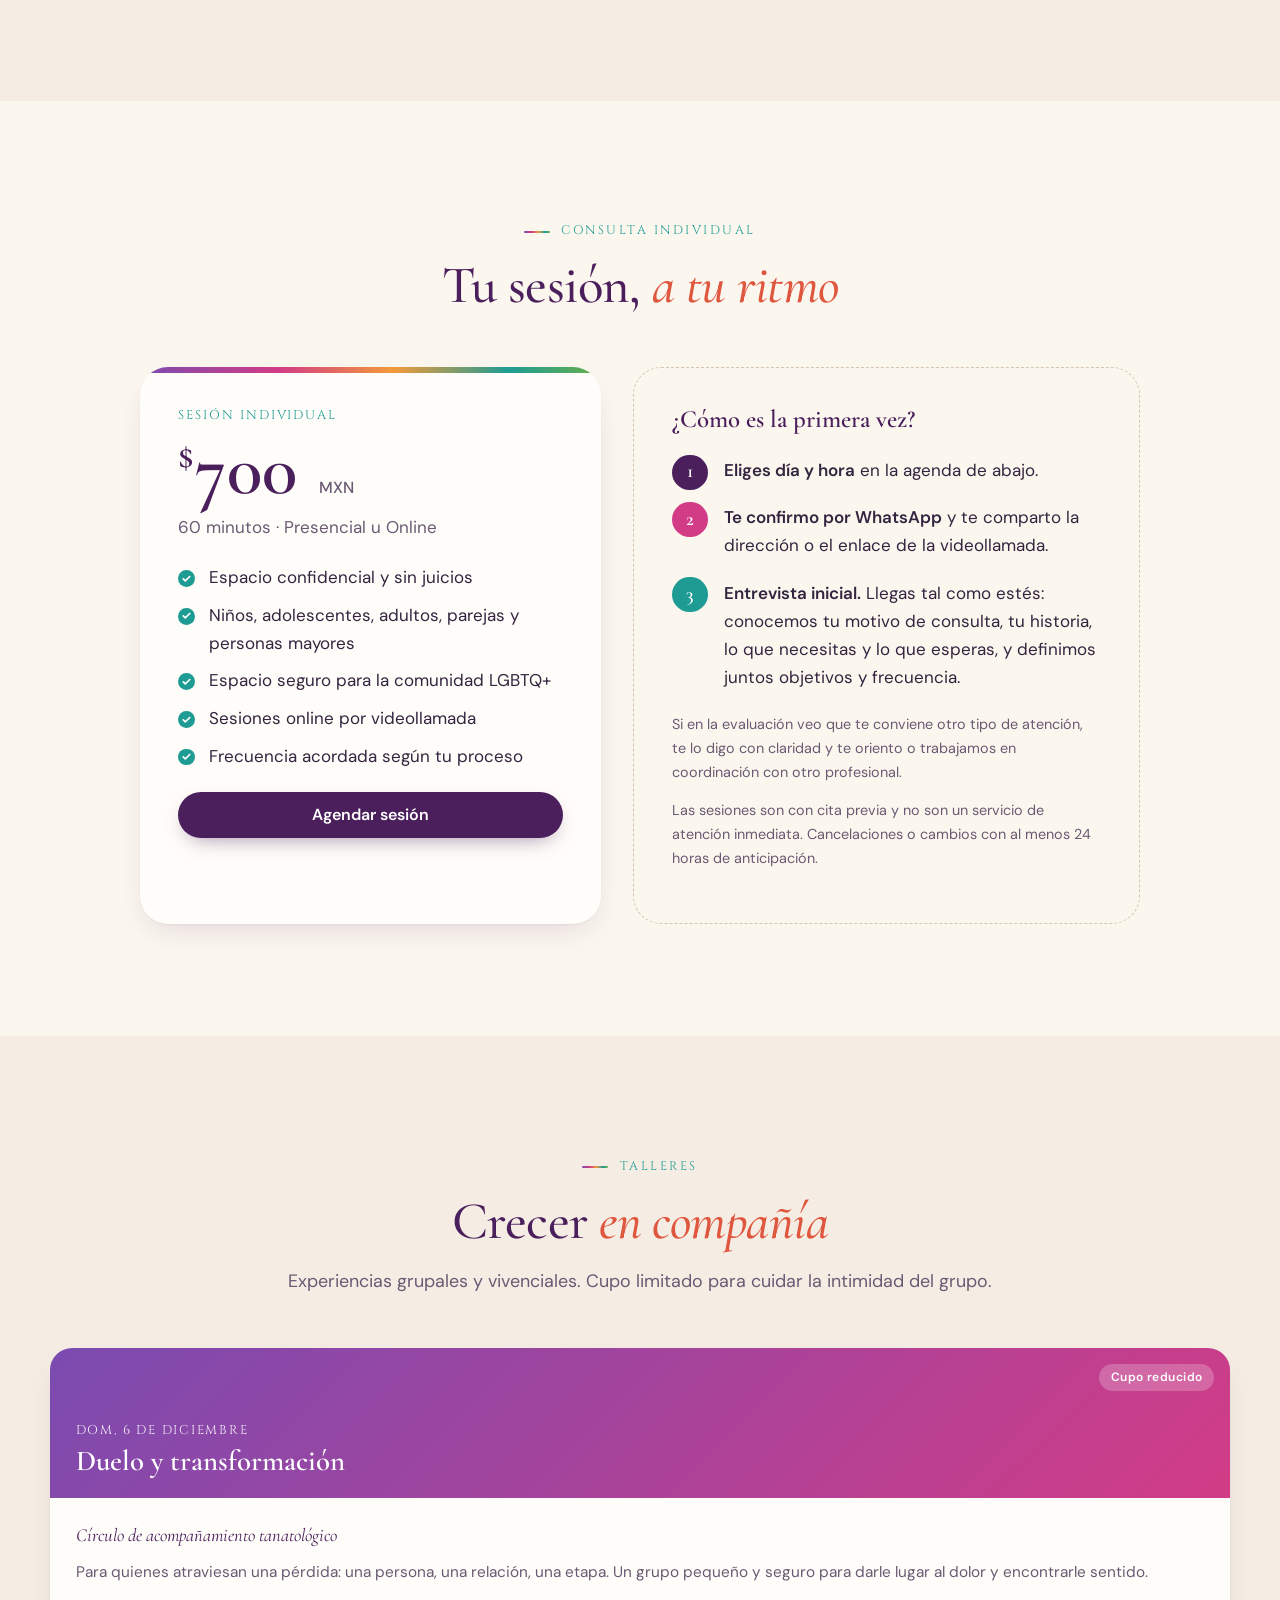
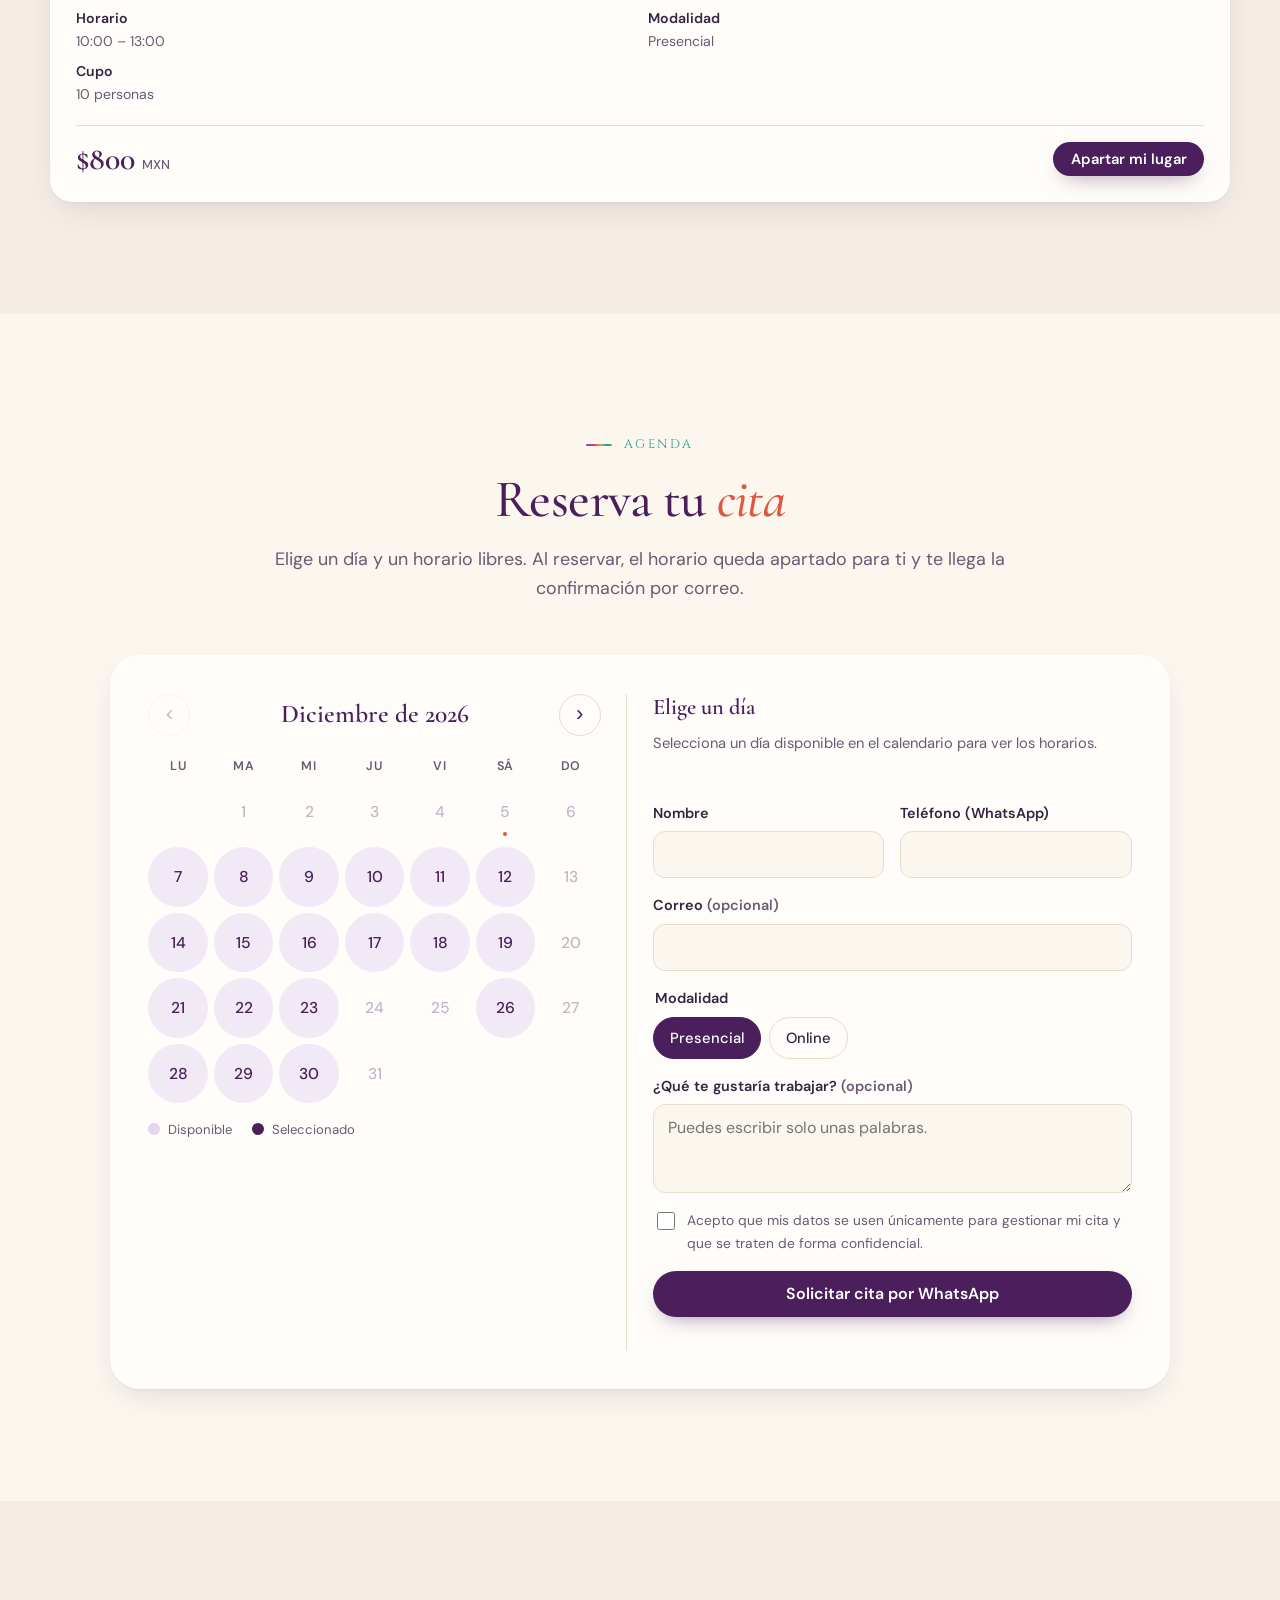
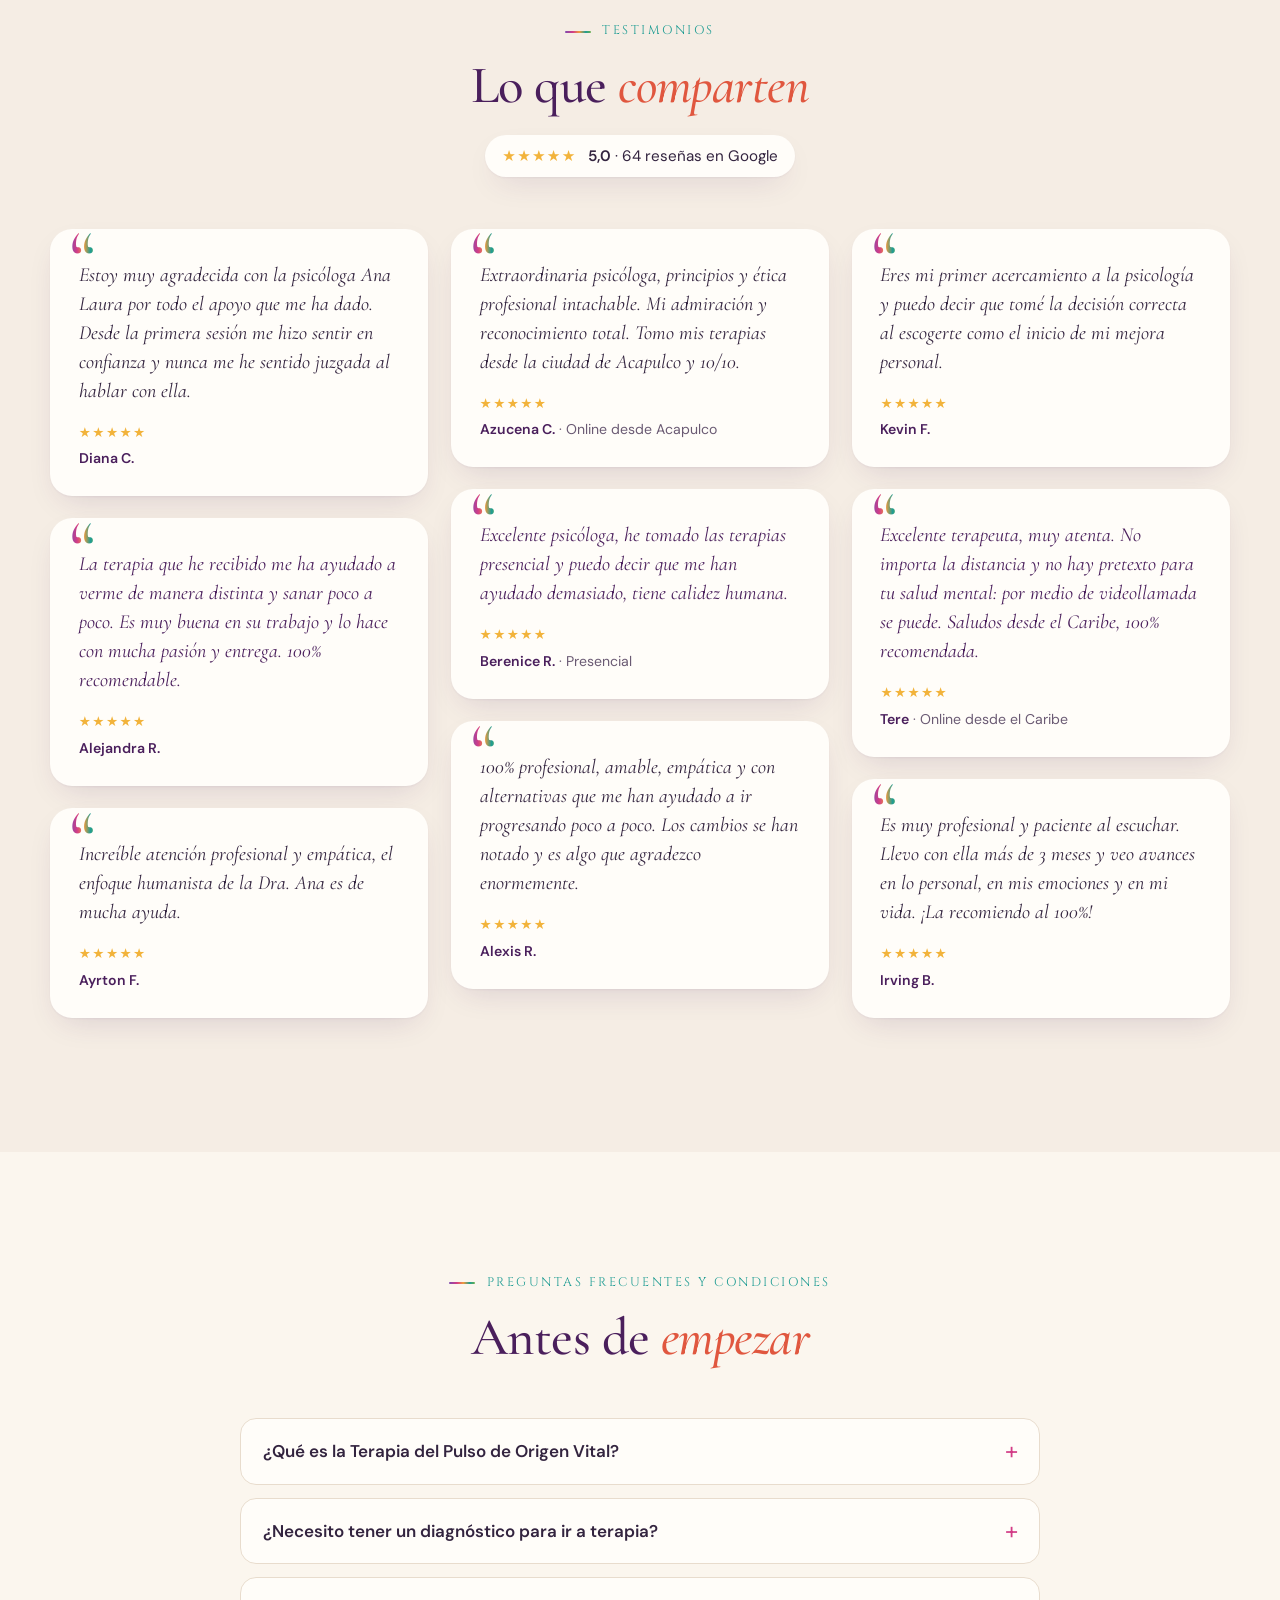
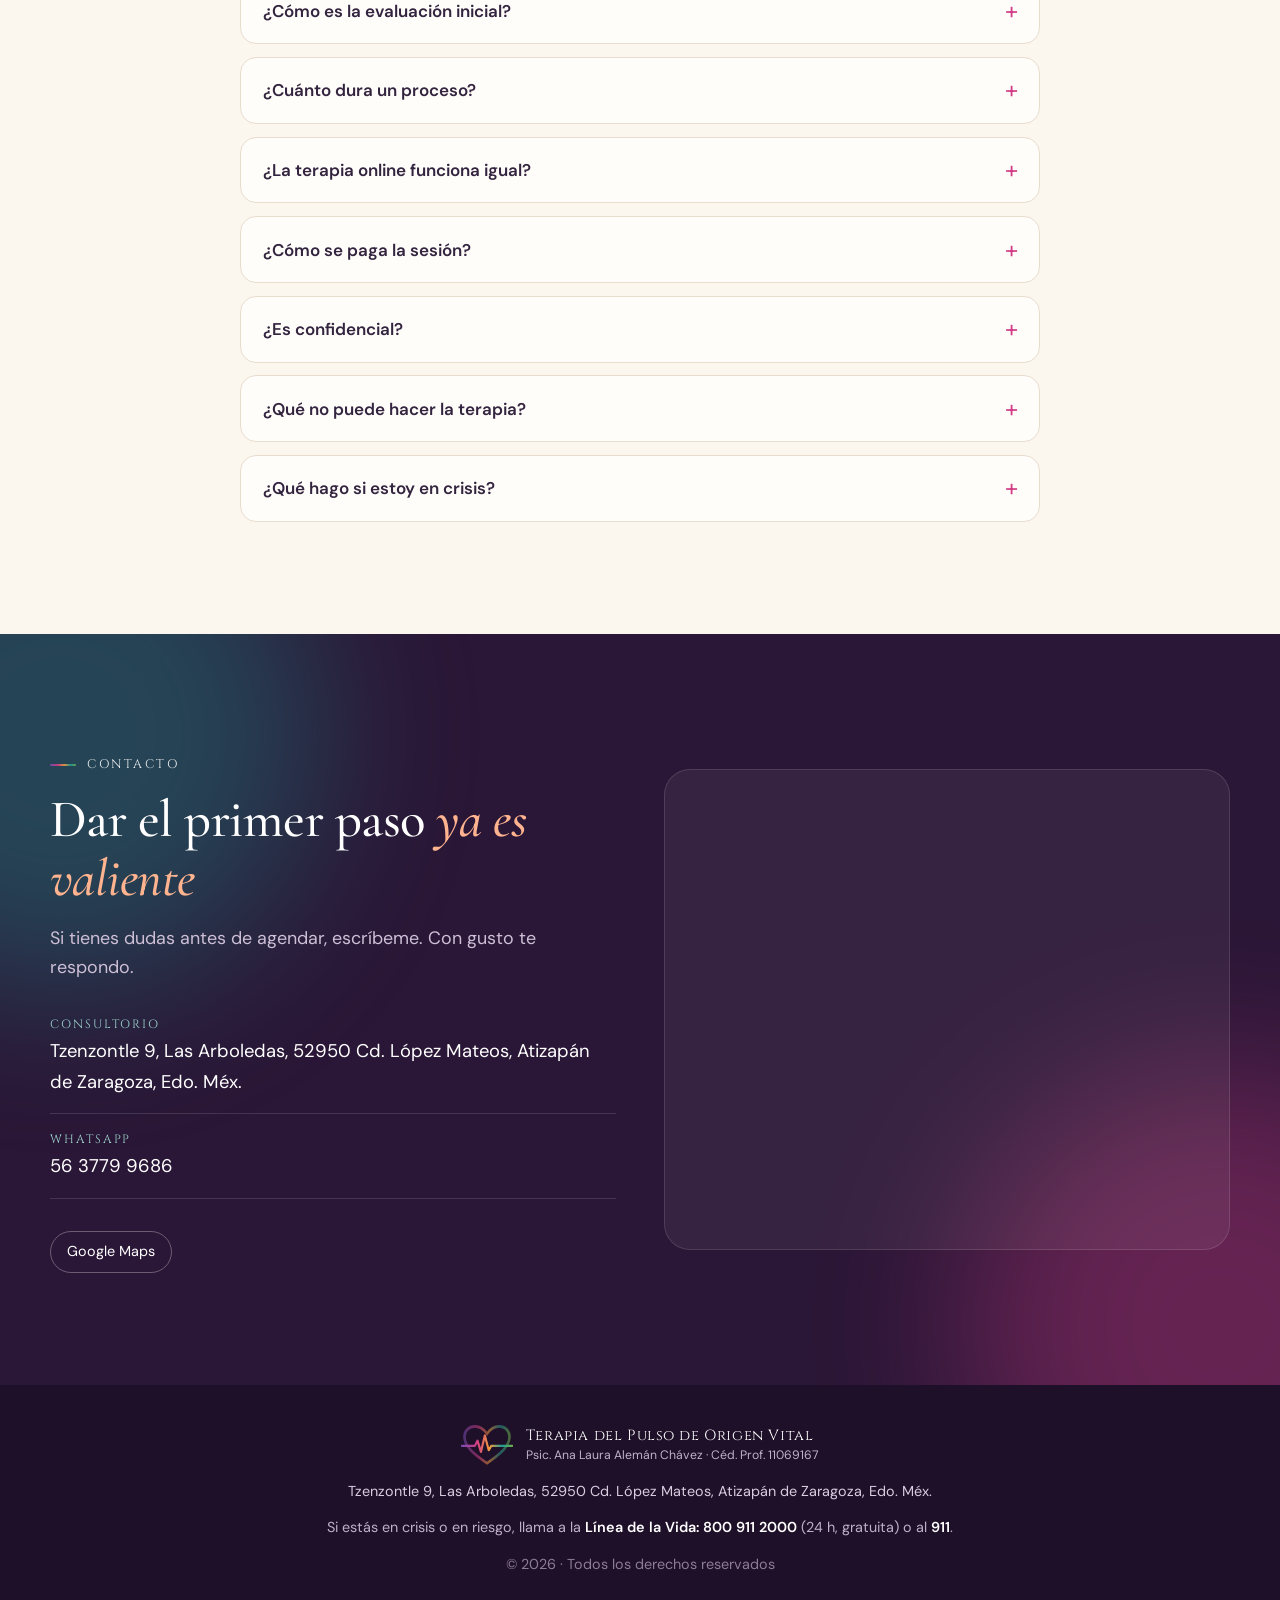
==== commit acdaa851: "Historia de Ana Laura, el proceso de la terapia y condiciones del servicio - Sobre mí: psicóloga clí" ====
--- a/index.html
+++ b/index.html
@@ -4,7 +4,7 @@
   <meta charset="utf-8" />
   <meta name="viewport" content="width=device-width, initial-scale=1" />
   <title>Terapia del Pulso · Psic. Ana Laura Alemán Chávez</title>
-  <meta name="description" content="Terapia del Pulso de Origen Vital: regresa a tu Yo Original. Psicoterapia humanista con la Psic. Ana Laura Alemán Chávez, 10 años de experiencia. Atención presencial y online, talleres y agenda de citas." />
+  <meta name="description" content="Terapia del Pulso de Origen Vital: regresa a tu Yo Original. Psicóloga clínica Ana Laura Alemán Chávez (Céd. Prof. 11069167), más de 10 años de experiencia. Atención presencial y online, talleres y agenda de citas." />
   <meta name="theme-color" content="#FBF6EE" />
   <meta property="og:title" content="Terapia del Pulso de Origen Vital · Ana Laura Alemán Chávez" />
   <meta property="og:description" content="Regresa a tu Yo Original. Psicoterapia humanista, presencial y online." />
@@ -52,9 +52,9 @@
       </button>
 
       <nav class="nav" id="nav" aria-label="Principal">
+        <a href="#sobre-mi">Sobre mí</a>
         <a href="#metodo">La terapia</a>
         <a href="#servicios">Servicios</a>
-        <a href="#sobre-mi">Sobre mí</a>
         <a href="#consulta">Consulta</a>
         <a href="#talleres">Talleres</a>
         <a href="#contacto">Contacto</a>
@@ -71,7 +71,7 @@
       <div class="wash wash--r" aria-hidden="true"></div>
       <div class="container hero__grid">
         <div class="hero__copy reveal">
-          <p class="eyebrow">Psicoterapia humanista · Presencial y online</p>
+          <p class="eyebrow">Psicóloga clínica · Psicoterapia integrativa · Presencial y online</p>
           <h1>
             <span class="h1__small">Terapia del Pulso</span>
             <span class="h1__sub">de Origen Vital</span>
@@ -109,11 +109,66 @@
       </svg>
     </section>
 
+    <!-- ============ SOBRE MÍ ============ -->
+    <section class="section section--tint" id="sobre-mi">
+      <div class="container split">
+        <div class="split__media reveal">
+          <figure class="portrait">
+            <!-- Para poner su foto: guardar como img/ana-laura.jpg -->
+            <img class="portrait__img" src="img/ana-laura.jpg" alt="Psicóloga Ana Laura Alemán Chávez" />
+            <div class="portrait__placeholder" aria-hidden="true">
+              <span>AL</span>
+              <small>Foto de Ana Laura</small>
+            </div>
+          </figure>
+          <div class="badge-years">
+            <span data-site="aniosExperiencia">10</span>
+            <small>años<br />acompañando</small>
+          </div>
+        </div>
+        <div class="split__copy reveal">
+          <p class="eyebrow">Sobre mí</p>
+          <h2>Hola, soy <em>Ana Laura Alemán Chávez</em></h2>
+          <p class="role">Psicóloga clínica · Creadora de la Terapia del Pulso de Origen Vital · <span class="nowrap">Céd. Prof. 11069167</span></p>
+
+          <blockquote class="motto">«Nacemos originales, morimos siendo copias».</blockquote>
+
+          <p>
+            Desde pequeños recibimos mensajes sobre quiénes debemos ser, qué emociones podemos expresar y
+            qué partes de nosotros deberíamos esconder para ser aceptados. Con el tiempo, muchas de esas voces
+            se convierten en nuestra propia voz interior.
+          </p>
+          <p>
+            Mi trabajo consiste en acompañarte a descubrir <strong>qué partes de tu historia te pertenecen</strong>,
+            cuáles fueron aprendidas o impuestas, y cómo recuperar la libertad de construir tu propia identidad.
+          </p>
+
+          <h3 class="split__h3">Cómo nació este camino</h3>
+          <p>
+            La Terapia del Pulso tiene un origen personal. En una etapa de mi vida, mi esposo, Santiago, me ayudó a
+            comprender algo que transformó mi manera de mirarme: <em>yo no era un trastorno caminando por el mundo</em>,
+            ni una etiqueta diagnóstica. Era una persona, con una historia, emociones, capacidades, sueños y una identidad propia.
+          </p>
+          <p>
+            Me pregunté cuántas personas terminan definiéndose solo por sus diagnósticos o por lo que otros dicen de ellas.
+            Esa inquietud me llevó a profundizar en distintas corrientes psicológicas para entender qué podía aportar cada una,
+            y de esa integración nació la Terapia del Pulso de Origen Vital.
+          </p>
+          <ul class="checks">
+            <li>Psicóloga clínica con cédula profesional 11069167</li>
+            <li>Más de <span data-site="aniosExperiencia">10</span> años de experiencia clínica</li>
+            <li>Formación académica y estudio continuo, con orientación y supervisión de profesores universitarios</li>
+            <li>Niños, adolescentes, adultos, parejas y personas mayores · presencial y online</li>
+          </ul>
+        </div>
+      </div>
+    </section>
+
     <!-- ============ ¿EN QUÉ SE BASA? ============ -->
     <section class="section" id="metodo">
       <div class="container">
         <header class="section__head reveal">
-          <p class="eyebrow">¿En qué se basa?</p>
+          <p class="eyebrow">La terapia · ¿En qué se basa?</p>
           <h2>Lo aprendido <em>no es</em> lo que eres</h2>
           <p class="lead">
             A lo largo de la vida vamos acumulando mensajes que no elegimos. La Terapia del Pulso
@@ -162,6 +217,168 @@
             </article>
           </div>
         </div>
+        <div class="why reveal">
+          <div class="why__icon" aria-hidden="true"><svg><use href="#pulse-heart"/></svg></div>
+          <div>
+            <h3>¿Por qué se llama <em>Pulso de Origen Vital</em>?</h3>
+            <p>
+              El Pulso de Origen representa simbólicamente aquello que permanece en nosotros más allá de los papeles que
+              interpretamos, las etiquetas que recibimos y las formas que aprendimos para sobrevivir: tus necesidades,
+              valores, emociones y posibilidades de elección.
+            </p>
+            <p>
+              No se trata de regresar literalmente a quien eras antes, porque toda experiencia nos transforma.
+              Se trata de <strong>recuperar la capacidad de decidir quién quieres ser</strong> a partir de lo que has vivido.
+            </p>
+            <p class="why__note">
+              Es una metáfora terapéutica, no un concepto diagnóstico. Describe un marco de acompañamiento creado por mí,
+              no una terapia con reconocimiento independiente en las principales guías de práctica clínica; sus recursos se
+              inspiran en corrientes con distintos niveles de respaldo científico. Por eso la evaluación y las decisiones
+              terapéuticas siempre se definen de forma individual y, cuando hace falta, en coordinación con otros profesionales de la salud.
+            </p>
+          </div>
+        </div>
+      </div>
+    </section>
+
+    <!-- ============ EL PROCESO ============ -->
+    <section class="section section--dark" id="proceso">
+      <div class="container">
+        <header class="section__head reveal">
+          <p class="eyebrow eyebrow--light">El proceso</p>
+          <h2>Seis movimientos, <em>a tu ritmo</em></h2>
+          <p class="lead">
+            No se trata de usar todas las técnicas con todas las personas, sino de elegir los recursos según tu historia,
+            tus necesidades y tus objetivos. El proceso es flexible y se adapta a ti.
+          </p>
+        </header>
+        <ol class="steps6">
+          <li class="step6 reveal">
+            <span class="step6__num">01</span>
+            <h3>Identificar</h3>
+            <p>Reconocer las voces aprendidas, las exigencias y las creencias que condicionan tu identidad.</p>
+          </li>
+          <li class="step6 reveal">
+            <span class="step6__num">02</span>
+            <h3>Comprender</h3>
+            <p>Explorar cómo tu historia, tus relaciones y las experiencias dolorosas han influido en la forma en que te percibes.</p>
+          </li>
+          <li class="step6 reveal">
+            <span class="step6__num">03</span>
+            <h3>Encontrarte</h3>
+            <p>Reconocer las emociones, necesidades, capacidades y partes de ti que han permanecido ocultas.</p>
+          </li>
+          <li class="step6 reveal">
+            <span class="step6__num">04</span>
+            <h3>Devolver</h3>
+            <p>Cuestionar las expectativas, culpas y responsabilidades que asumiste sin que necesariamente te correspondieran.</p>
+          </li>
+          <li class="step6 reveal">
+            <span class="step6__num">05</span>
+            <h3>Regular</h3>
+            <p>Desarrollar habilidades para manejar emociones, afrontar situaciones difíciles y construir relaciones más sanas.</p>
+          </li>
+          <li class="step6 reveal">
+            <span class="step6__num">06</span>
+            <h3>Reconstruir</h3>
+            <p>Fortalecer tu identidad, tus decisiones, tus valores y tu sentido de vida.</p>
+          </li>
+        </ol>
+        <blockquote class="purpose reveal">
+          Mi propósito no es decirte quién debes ser. Es acompañarte a descubrir quién deseas ser
+          cuando puedes escucharte <em>sin el ruido de las voces ajenas</em>.
+        </blockquote>
+      </div>
+    </section>
+
+    <!-- ============ CORRIENTES QUE INTEGRA ============ -->
+    <section class="section" id="corrientes">
+      <div class="container">
+        <header class="section__head reveal">
+          <p class="eyebrow">Corrientes que integra</p>
+          <h2>Una base humanista, <em>muchas herramientas</em></h2>
+          <p class="lead">No buscaba reunir corrientes por el simple hecho de combinarlas, sino entender qué puede aportar cada una a tu proceso. Toca cada una para conocerla.</p>
+        </header>
+
+        <div class="schools">
+          <details class="school reveal" style="--c:#1E9C93">
+            <summary>
+              <div class="school__icon" aria-hidden="true"><svg viewBox="0 0 48 48"><circle cx="24" cy="15" r="6"/><path d="M12 40c0-7 5-12 12-12s12 5 12 12"/><path d="M24 34s-4-2.6-4-5.3a2 2 0 0 1 4-.9 2 2 0 0 1 4 .9C28 31.4 24 34 24 34Z"/></svg></div>
+              <div class="school__head"><h3>Humanismo</h3><p>Ser reconocido como persona, no solo como diagnóstico.</p></div>
+              <span class="school__plus" aria-hidden="true"></span>
+            </summary>
+            <div class="school__body">
+              <p>Pone en el centro la dignidad, la autonomía y la capacidad de crecimiento, con una relación terapéutica basada en la empatía, la autenticidad y la aceptación. Es la base del vínculo: un espacio para explorar quién eres sin tener que cumplir expectativas para merecer respeto.</p>
+              <p class="school__uso"><strong>¿Para qué te sirve?</strong> Autoconocimiento, autoestima, aceptación personal y confianza para tomar decisiones.</p>
+            </div>
+          </details>
+          <details class="school reveal" style="--c:#E0573F">
+            <summary>
+              <div class="school__icon" aria-hidden="true"><svg viewBox="0 0 48 48"><circle cx="24" cy="11" r="4"/><path d="M24 16v10M14 22l10 4 10-4M12 38c4-6 8-8 12-8s8 2 12 8M10 38h28"/></svg></div>
+              <div class="school__head"><h3>Gestalt</h3><p>Reconocer lo que sucede aquí y ahora.</p></div>
+              <span class="school__plus" aria-hidden="true"></span>
+            </summary>
+            <div class="school__body">
+              <p>Trabaja la conciencia de tus emociones, necesidades y formas de relacionarte, con diálogo terapéutico, polaridades, técnicas expresivas y ejercicios simbólicos, que pueden incluir el encuentro con tu infancia o adolescencia.</p>
+              <p class="school__uso"><strong>¿Para qué te sirve?</strong> Reconocer necesidades ignoradas, expresar emociones, identificar patrones y cerrar situaciones pendientes.</p>
+            </div>
+          </details>
+          <details class="school reveal" style="--c:#1E9C93">
+            <summary>
+              <div class="school__icon" aria-hidden="true"><svg viewBox="0 0 48 48"><path d="M24 10c-6-4-14 0-13 7-4 2-4 9 0 11-1 6 5 10 11 8 1 1 2 2 2 2V10ZM24 10c6-4 14 0 13 7 4 2 4 9 0 11 1 6-5 10-11 8-1 1-2 2-2 2"/><path d="M17 20c2 0 4 2 4 4M31 20c-2 0-4 2-4 4M18 30h3M27 30h3"/></svg></div>
+              <div class="school__head"><h3>DBT</h3><p>Vivir las emociones sin quedar atrapado en ellas.</p></div>
+              <span class="school__plus" aria-hidden="true"></span>
+            </summary>
+            <div class="school__body">
+              <p>La Terapia Dialéctico Conductual combina aceptación y cambio en cuatro áreas: atención plena, regulación emocional, tolerancia al malestar y efectividad interpersonal. Aporta las habilidades prácticas que convierten la comprensión en cambios cotidianos.</p>
+              <p class="school__uso"><strong>¿Para qué te sirve?</strong> Ansiedad, impulsividad, desbordamiento emocional y conflictos en las relaciones.</p>
+            </div>
+          </details>
+          <details class="school reveal" style="--c:#E0573F">
+            <summary>
+              <div class="school__icon" aria-hidden="true"><svg viewBox="0 0 48 48"><path d="M24 6l3 15 15 3-15 3-3 15-3-15-15-3 15-3Z"/><circle cx="24" cy="24" r="3"/></svg></div>
+              <div class="school__head"><h3>Logoterapia</h3><p>Encontrar sentido incluso en medio del sufrimiento.</p></div>
+              <span class="school__plus" aria-hidden="true"></span>
+            </summary>
+            <div class="school__body">
+              <p>Desarrollada por Viktor Frankl, usa recursos como el diálogo socrático, la desreflexión y, cuando es clínicamente apropiado, la intención paradójica. No justifica el sufrimiento: abre nuevas posibilidades después de lo vivido.</p>
+              <p class="school__uso"><strong>¿Para qué te sirve?</strong> Reconocer tus valores, recuperar dirección y construir propósitos ante el vacío o la pérdida de sentido.</p>
+            </div>
+          </details>
+          <details class="school reveal" style="--c:#1E9C93">
+            <summary>
+              <div class="school__icon" aria-hidden="true"><svg viewBox="0 0 48 48"><path d="M24 14v24M24 18c-3-8-14-10-16-4s4 12 16 12M24 18c3-8 14-10 16-4s-4 12-16 12M24 28c-3 4-9 8-12 6s0-8 12-8M24 28c3 4 9 8 12 6s0-8-12-8"/></svg></div>
+              <div class="school__head"><h3>Tanatología</h3><p>Vivir con las pérdidas y reconstruir lo que cambia.</p></div>
+              <span class="school__plus" aria-hidden="true"></span>
+            </summary>
+            <div class="school__body">
+              <p>Acompaña la muerte y el duelo, pero también otras pérdidas: una separación, una enfermedad, una migración o un cambio de vida. Incluso el duelo por la persona que creíamos que seríamos.</p>
+              <p class="school__uso"><strong>¿Para qué te sirve?</strong> Reconocer y expresar el dolor, adaptarte a los cambios y reconstruir tu vida sin negar lo que fue importante.</p>
+            </div>
+          </details>
+          <details class="school reveal" style="--c:#E0573F">
+            <summary>
+              <div class="school__icon" aria-hidden="true"><svg viewBox="0 0 48 48"><path d="M24 24a2 2 0 1 1 2 2 4 4 0 0 1-4-4 6 6 0 0 1 6-6 8 8 0 0 1 8 8 10 10 0 0 1-10 10 12 12 0 0 1-12-12 14 14 0 0 1 14-14"/></svg></div>
+              <div class="school__head"><h3>Psicoanálisis junguiano</h3><p>La sombra, los arquetipos y las partes desconocidas de ti.</p></div>
+              <span class="school__plus" aria-hidden="true"></span>
+            </summary>
+            <div class="school__body">
+              <p>Explora la sombra (lo que rechazamos o escondimos, incluidas cualidades que nunca nos permitimos), los arquetipos (patrones simbólicos de la experiencia humana) y la individuación: una identidad más integrada.</p>
+              <p class="school__uso"><strong>¿Para qué te sirve?</strong> Comprender conflictos internos, cuestionar los personajes que aprendiste a representar y reconocer patrones repetitivos.</p>
+            </div>
+          </details>
+          <details class="school school--wide reveal" style="--c:#7B4BB0">
+            <summary>
+              <div class="school__icon" aria-hidden="true"><svg viewBox="0 0 48 48"><path d="M24 42V22M24 30l-7-5M24 26l7-6M24 34l6-3"/><path d="M24 22c-10 0-14-6-12-11 3-5 9-3 12 0 3-3 9-5 12 0 2 5-2 11-12 11Z"/><path d="M18 42c2-2 4-2 6 0 2-2 4-2 6 0"/></svg></div>
+              <div class="school__head"><h3>Psicología del trauma</h3><p>Comprender cómo el dolor pasado sigue afectando el presente.</p></div>
+              <span class="school__plus" aria-hidden="true"></span>
+            </summary>
+            <div class="school__body">
+              <p>Entiende las respuestas de supervivencia y fortalece la seguridad y el control personal. Sanar no significa obligarte a recordar o revivir: primero se construyen condiciones de seguridad, y se procesa cuando resulte adecuado.</p>
+              <p class="school__uso"><strong>¿Para qué te sirve?</strong> Identificar desencadenantes, disminuir la culpa y desarrollar recursos de seguridad y autorregulación.</p>
+            </div>
+          </details>
+        </div>
       </div>
     </section>
 
@@ -172,8 +389,8 @@
           <p class="eyebrow eyebrow--light">Las historias que los trastornos nos cuentan</p>
           <h2>Detrás de cada diagnóstico <em>hay una historia</em></h2>
           <p class="lead">
-            Un diagnóstico no te define. Lo escuchamos como una historia que tu mente y tu cuerpo
-            han tenido que contar para sobrevivir, y desde ahí buscamos nuevos caminos.
+            Una persona puede tener un diagnóstico, pero su diagnóstico nunca representa la totalidad de lo que es.
+            Lo escuchamos como una historia que tu mente y tu cuerpo han tenido que contar para sobrevivir, y desde ahí buscamos nuevos caminos.
           </p>
         </header>
         <ul class="stories">
@@ -217,87 +434,6 @@
           </div>
           <button class="btn btn--ghost btn--small" type="button" data-flyers="Actividades/WhatsApp%20Image%202026-10-02%20at%206.26.04%20PM.jpeg" data-title="Prevención del suicidio">Ver flyer</button>
         </aside>
-      </div>
-    </section>
-
-    <!-- ============ CORRIENTES QUE INTEGRA ============ -->
-    <section class="section" id="corrientes">
-      <div class="container">
-        <header class="section__head reveal">
-          <p class="eyebrow">Corrientes que integra</p>
-          <h2>Una base humanista, <em>muchas herramientas</em></h2>
-          <p class="lead">Cada proceso es único, por eso la terapia se nutre de distintas escuelas según lo que tú necesitas.</p>
-        </header>
-
-        <div class="schools">
-          <article class="school reveal" style="--c:#1E9C93">
-            <div class="school__icon" aria-hidden="true"><svg viewBox="0 0 48 48"><circle cx="24" cy="15" r="6"/><path d="M12 40c0-7 5-12 12-12s12 5 12 12"/><path d="M24 34s-4-2.6-4-5.3a2 2 0 0 1 4-.9 2 2 0 0 1 4 .9C28 31.4 24 34 24 34Z"/></svg></div>
-            <div><h3>Humanismo</h3><p>Autenticidad y crecimiento</p></div>
-          </article>
-          <article class="school reveal" style="--c:#E0573F">
-            <div class="school__icon" aria-hidden="true"><svg viewBox="0 0 48 48"><circle cx="24" cy="11" r="4"/><path d="M24 16v10M14 22l10 4 10-4M12 38c4-6 8-8 12-8s8 2 12 8M10 38h28"/></svg></div>
-            <div><h3>Gestalt</h3><p>Conciencia y aquí y ahora</p></div>
-          </article>
-          <article class="school reveal" style="--c:#1E9C93">
-            <div class="school__icon" aria-hidden="true"><svg viewBox="0 0 48 48"><path d="M24 10c-6-4-14 0-13 7-4 2-4 9 0 11-1 6 5 10 11 8 1 1 2 2 2 2V10ZM24 10c6-4 14 0 13 7 4 2 4 9 0 11 1 6-5 10-11 8-1 1-2 2-2 2"/><path d="M17 20c2 0 4 2 4 4M31 20c-2 0-4 2-4 4M18 30h3M27 30h3"/></svg></div>
-            <div><h3>DBT</h3><p>Regulación emocional</p></div>
-          </article>
-          <article class="school reveal" style="--c:#E0573F">
-            <div class="school__icon" aria-hidden="true"><svg viewBox="0 0 48 48"><path d="M24 6l3 15 15 3-15 3-3 15-3-15-15-3 15-3Z"/><circle cx="24" cy="24" r="3"/></svg></div>
-            <div><h3>Logoterapia</h3><p>Sentido de vida</p></div>
-          </article>
-          <article class="school reveal" style="--c:#1E9C93">
-            <div class="school__icon" aria-hidden="true"><svg viewBox="0 0 48 48"><path d="M24 14v24M24 18c-3-8-14-10-16-4s4 12 16 12M24 18c3-8 14-10 16-4s-4 12-16 12M24 28c-3 4-9 8-12 6s0-8 12-8M24 28c3 4 9 8 12 6s0-8-12-8"/></svg></div>
-            <div><h3>Tanatología</h3><p>Duelo y transformación</p></div>
-          </article>
-          <article class="school reveal" style="--c:#E0573F">
-            <div class="school__icon" aria-hidden="true"><svg viewBox="0 0 48 48"><path d="M24 24a2 2 0 1 1 2 2 4 4 0 0 1-4-4 6 6 0 0 1 6-6 8 8 0 0 1 8 8 10 10 0 0 1-10 10 12 12 0 0 1-12-12 14 14 0 0 1 14-14"/></svg></div>
-            <div><h3>Psicoanálisis junguiano</h3><p>Sombra, símbolos e integración</p></div>
-          </article>
-          <article class="school school--wide reveal" style="--c:#7B4BB0">
-            <div class="school__icon" aria-hidden="true"><svg viewBox="0 0 48 48"><path d="M24 42V22M24 30l-7-5M24 26l7-6M24 34l6-3"/><path d="M24 22c-10 0-14-6-12-11 3-5 9-3 12 0 3-3 9-5 12 0 2 5-2 11-12 11Z"/><path d="M18 42c2-2 4-2 6 0 2-2 4-2 6 0"/></svg></div>
-            <div><h3>Psicología del trauma</h3><p>Heridas, memoria y reparación</p></div>
-          </article>
-        </div>
-      </div>
-    </section>
-
-    <!-- ============ SOBRE MÍ ============ -->
-    <section class="section section--tint" id="sobre-mi">
-      <div class="container split">
-        <div class="split__media reveal">
-          <figure class="portrait">
-            <!-- Para poner su foto: guardar como img/ana-laura.jpg -->
-            <img class="portrait__img" src="img/ana-laura.jpg" alt="Psicóloga Ana Laura Alemán Chávez" />
-            <div class="portrait__placeholder" aria-hidden="true">
-              <span>AL</span>
-              <small>Foto de Ana Laura</small>
-            </div>
-          </figure>
-          <div class="badge-years">
-            <span data-site="aniosExperiencia">10</span>
-            <small>años<br />acompañando</small>
-          </div>
-        </div>
-        <div class="split__copy reveal">
-          <p class="eyebrow">Sobre mí</p>
-          <h2>Hola, soy <em>Ana Laura Alemán Chávez</em></h2>
-          <p>
-            Soy psicóloga con más de <span data-site="aniosExperiencia">10</span> años de experiencia clínica.
-            Mi base es el <strong>enfoque humanista</strong>: creo profundamente que cada persona tiene dentro
-            de sí la capacidad de sanar y crecer cuando encuentra un espacio seguro, cálido y sin juicios.
-          </p>
-          <p>
-            Con los años integré la Gestalt, la DBT, la logoterapia, la tanatología, el psicoanálisis junguiano
-            y la psicología del trauma. De ese recorrido nace la <strong>Terapia del Pulso de Origen Vital</strong>:
-            una forma de acompañarte a escuchar de nuevo tu propio pulso y regresar a tu Yo Original.
-          </p>
-          <ul class="checks">
-            <li>Licenciatura en Psicología <em class="todo">(agregar universidad y cédula)</em></li>
-            <li>Formación en psicoterapia humanista <em class="todo">(agregar institución)</em></li>
-            <li>Atención a adolescentes y adultos, presencial y online</li>
-          </ul>
-        </div>
       </div>
     </section>
 
@@ -319,7 +455,7 @@
             <p class="price-card__meta"><span data-site="duracion">60</span> minutos · <span data-site="modalidades">Presencial u online</span></p>
             <ul class="checks">
               <li>Espacio confidencial y sin juicios</li>
-              <li>Adolescentes y adultos</li>
+              <li>Niños, adolescentes, adultos, parejas y personas mayores</li>
               <li>Espacio seguro para la comunidad LGBTQ+</li>
               <li>Sesiones online por videollamada</li>
               <li>Frecuencia acordada según tu proceso</li>
@@ -332,9 +468,10 @@
             <ol>
               <li><strong>Eliges día y hora</strong> en la agenda de abajo.</li>
               <li><strong>Te confirmo por WhatsApp</strong> y te comparto la dirección o el enlace de la videollamada.</li>
-              <li><strong>Llegas tal como estés.</strong> No necesitas preparar nada; empezamos por lo que tú quieras contar.</li>
+              <li><strong>Entrevista inicial.</strong> Llegas tal como estés: conocemos tu motivo de consulta, tu historia, lo que necesitas y lo que esperas, y definimos juntos objetivos y frecuencia.</li>
             </ol>
-            <p class="muted small">Cancelaciones o cambios con al menos 24 horas de anticipación.</p>
+            <p class="muted small">Si en la evaluación veo que te conviene otro tipo de atención, te lo digo con claridad y te oriento o trabajamos en coordinación con otro profesional.</p>
+            <p class="muted small">Las sesiones son con cita previa y no son un servicio de atención inmediata. Cancelaciones o cambios con al menos 24 horas de anticipación.</p>
           </div>
         </div>
       </div>
@@ -450,25 +587,29 @@
     <section class="section" id="faq">
       <div class="container narrow">
         <header class="section__head reveal">
-          <p class="eyebrow">Preguntas frecuentes</p>
+          <p class="eyebrow">Preguntas frecuentes y condiciones</p>
           <h2>Antes de <em>empezar</em></h2>
         </header>
         <div class="faq reveal">
           <details>
             <summary>¿Qué es la Terapia del Pulso de Origen Vital?</summary>
-            <p>Es la metodología que desarrollé a partir de mi base humanista y de las corrientes que integro. Su objetivo es identificar las voces, etiquetas y heridas aprendidas que te alejaron de tu esencia, para que puedas regresar a tu Yo Original y vivir con más autenticidad, conciencia y sentido.</p>
+            <p>Es un enfoque psicoterapéutico integrativo que creé a partir de una convicción: somos mucho más que nuestros síntomas, diagnósticos, heridas y experiencias. Articula el humanismo, la Gestalt, Jung, la DBT, la psicología del trauma, la tanatología y la logoterapia alrededor de la reconstrucción de tu identidad, eligiendo los recursos según tu historia y tus objetivos. Es un marco de acompañamiento propio, no una categoría diagnóstica.</p>
           </details>
           <details>
             <summary>¿Necesito tener un diagnóstico para ir a terapia?</summary>
-            <p>No. Puedes venir porque algo te duele, te confunde o simplemente quieres conocerte mejor. Y si ya tienes un diagnóstico, lo abordamos como una parte de tu historia, no como tu identidad.</p>
+            <p>No. Puedes venir porque algo te duele, te confunde o quieres conocerte mejor. Y si ya tienes un diagnóstico, lo abordamos como una parte de tu historia, no como la totalidad de lo que eres.</p>
+          </details>
+          <details>
+            <summary>¿Cómo es la evaluación inicial?</summary>
+            <p>Empezamos con una entrevista para conocer tu motivo de consulta, tus antecedentes, tus necesidades actuales, tus objetivos y posibles factores de riesgo. Si hace falta, uso instrumentos psicológicos como apoyo, sin que sustituyan la entrevista ni el juicio clínico. Con eso definimos si este servicio es adecuado para ti o si conviene canalizarte o trabajar en coordinación con otro profesional.</p>
           </details>
           <details>
             <summary>¿Cuánto dura un proceso?</summary>
-            <p>Depende de cada persona y de lo que quiera trabajar. Algunas personas vienen unas cuantas sesiones para algo puntual; otras eligen procesos más largos. Lo vamos revisando juntos.</p>
+            <p>El alcance, los objetivos y la frecuencia de las sesiones se definen de manera individual, según tu motivo de consulta y tus necesidades. Lo vamos revisando juntos.</p>
           </details>
           <details>
             <summary>¿La terapia online funciona igual?</summary>
-            <p>Sí. Solo necesitas un lugar privado, buena conexión y audífonos. Muchas personas la prefieren por comodidad.</p>
+            <p>Sí. Para las sesiones en línea necesitas un espacio privado, una conexión estable y condiciones que cuiden tu confidencialidad, como usar audífonos.</p>
           </details>
           <details>
             <summary>¿Cómo se paga la sesión?</summary>
@@ -476,7 +617,15 @@
           </details>
           <details>
             <summary>¿Es confidencial?</summary>
-            <p>Totalmente. Todo lo que compartas en consulta está protegido por el secreto profesional, salvo las excepciones que marca la ley para proteger tu vida o la de otras personas.</p>
+            <p>Sí. Lo que compartas se trata con respeto y confidencialidad, según las obligaciones éticas y legales. Sus límites son: un riesgo grave e inminente para tu vida o la de otras personas, cuando la ley lo exija o cuando sea necesario coordinar tu atención con otros profesionales. En esos casos procuro informarte siempre que sea posible.</p>
+          </details>
+          <details>
+            <summary>¿Qué no puede hacer la terapia?</summary>
+            <p>La psicoterapia no garantiza resultados específicos ni sustituye la atención médica, psiquiátrica u hospitalaria cuando se necesita. Tampoco reemplaza medicamentos: no suspendas ni modifiques un tratamiento sin consultar a quien lo indicó. El proceso pide tu participación activa, asistencia regular y comunicación honesta, y los avances varían en cada persona.</p>
+          </details>
+          <details>
+            <summary>¿Qué hago si estoy en crisis?</summary>
+            <p>Este servicio no es de atención inmediata ni de emergencias. Si hay riesgo de suicidio, autolesión, violencia, abuso, intoxicación o cualquier peligro para la vida, llama al <a href="tel:911"><strong>911</strong></a> o a la <a href="tel:8009112000"><strong>Línea de la Vida 800 911 2000</strong></a> (24 h), acude a urgencias o pide apoyo a una persona de confianza. Avísame en cuanto puedas, pero no esperes una respuesta por mensaje o correo para buscar ayuda urgente.</p>
           </details>
         </div>
       </div>
--- a/css/styles.css
+++ b/css/styles.css
@@ -322,18 +322,68 @@
 .lightbox__close { position: absolute; top: -8px; right: -8px; z-index: 1; background: var(--plum); }
 
 /* ---------- Corrientes ---------- */
-.schools { display: grid; grid-template-columns: repeat(2, 1fr); gap: 0; max-width: 900px; margin-inline: auto; }
-.school { display: flex; align-items: center; gap: 1.2rem; padding: 1.3rem 1.6rem; border-bottom: 1px solid var(--line); }
+.schools { display: grid; grid-template-columns: repeat(2, 1fr); gap: 0; max-width: 960px; margin-inline: auto; }
+.school { border-bottom: 1px solid var(--line); }
 .school:nth-child(odd):not(.school--wide) { border-right: 1px solid var(--line); }
-.school--wide { grid-column: 1 / -1; justify-content: center; border-bottom: 0; }
+.school--wide { grid-column: 1 / -1; border-bottom: 0; }
+.school--wide summary { justify-content: center; }
+.school--wide .school__body { max-width: 640px; margin-inline: auto; }
+.school summary { list-style: none; cursor: pointer; display: flex; align-items: center; gap: 1.2rem; padding: 1.3rem 1.6rem; }
+.school summary::-webkit-details-marker { display: none; }
 .school__icon {
   flex: none; width: 64px; height: 64px; border-radius: 50%; display: grid; place-items: center;
   border: 1.5px solid var(--c); color: var(--c); transition: background .3s ease, color .3s ease;
 }
-.school:hover .school__icon { background: var(--c); color: #fff; }
+.school:hover .school__icon, .school[open] .school__icon { background: var(--c); color: #fff; }
 .school__icon svg { width: 34px; height: 34px; fill: none; stroke: currentColor; stroke-width: 2; stroke-linecap: round; stroke-linejoin: round; }
 .school h3 { font-size: 1.45rem; }
-.school p { margin: 0; color: var(--ink-soft); font-size: .95rem; }
+.school__head p { margin: .1rem 0 0; color: var(--ink-soft); font-size: .95rem; line-height: 1.4; }
+.school__plus { margin-left: auto; flex: none; width: 28px; height: 28px; border-radius: 50%; border: 1.5px solid var(--line); position: relative; transition: transform .25s, border-color .25s; }
+.school--wide .school__plus { margin-left: 1rem; }
+.school__plus::before, .school__plus::after { content: ""; position: absolute; left: 50%; top: 50%; width: 11px; height: 1.5px; background: var(--c); transform: translate(-50%, -50%); }
+.school__plus::after { transform: translate(-50%, -50%) rotate(90deg); transition: transform .25s; }
+.school[open] .school__plus { border-color: var(--c); }
+.school[open] .school__plus::after { transform: translate(-50%, -50%) rotate(0deg); }
+.school__body { padding: 0 1.6rem 1.4rem calc(1.6rem + 64px + 1.2rem); animation: fadeUp .35s ease both; }
+.school__body p { margin: 0 0 .6rem; color: var(--ink-soft); font-size: .95rem; }
+.school__uso { background: var(--cream); border-left: 3px solid var(--c); border-radius: 0 10px 10px 0; padding: .6rem .8rem; color: var(--ink) !important; }
+
+/* ---------- Sobre mí: extras ---------- */
+.role { font-size: .92rem; font-weight: 600; color: var(--teal); letter-spacing: .01em; margin-top: -.6rem; }
+.nowrap { white-space: nowrap; }
+.motto {
+  margin: 1.4rem 0; padding: .2rem 0 .2rem 1.2rem; border-left: 3px solid; border-image: var(--rainbow) 1;
+  font-family: var(--f-serif); font-style: italic; font-size: clamp(1.5rem, 3vw, 2rem); line-height: 1.2; color: var(--plum);
+}
+.split__h3 { font-size: 1.5rem; margin: 1.6rem 0 .6rem; }
+
+/* ---------- ¿Por qué se llama…? ---------- */
+.why {
+  margin: 3.2rem auto 0; max-width: 980px; display: grid; grid-template-columns: auto 1fr; gap: 1.8rem; align-items: start;
+  background: var(--paper); border-radius: 28px; padding: 2rem 2.2rem; box-shadow: var(--shadow);
+}
+.why__icon { width: 92px; height: 78px; }
+.why__icon svg { width: 100%; height: 100%; }
+.why h3 { font-size: 1.8rem; margin-bottom: .8rem; }
+.why h3 em { color: var(--coral); }
+.why p { color: var(--ink-soft); }
+.why__note { font-size: .84rem; color: var(--ink-soft); border-top: 1px dashed var(--line); padding-top: .9rem; margin: .4rem 0 0; }
+
+/* ---------- El proceso ---------- */
+.steps6 { list-style: none; padding: 0; margin: 0; display: grid; grid-template-columns: repeat(3, 1fr); gap: 1.1rem; counter-reset: none; }
+.step6 {
+  position: relative; padding: 1.6rem 1.5rem 1.4rem; border-radius: var(--radius);
+  background: rgba(255, 255, 255, .06); border: 1px solid rgba(255, 255, 255, .12);
+}
+.step6::before { content: ""; position: absolute; left: 1.5rem; right: 1.5rem; top: 0; height: 3px; border-radius: 0 0 3px 3px; background: var(--rainbow); opacity: .85; }
+.step6__num { font-family: var(--f-caps); font-size: .85rem; letter-spacing: .14em; color: #9fd8cf; }
+.step6 h3 { font-size: 1.7rem; margin: .2rem 0 .4rem; }
+.step6 p { margin: 0; color: #cdbfd6; font-size: .96rem; }
+.purpose {
+  margin: 2.6rem auto 0; max-width: 760px; text-align: center; font-family: var(--f-serif); font-style: italic;
+  font-size: clamp(1.35rem, 2.6vw, 1.8rem); line-height: 1.35; color: #fff;
+}
+.purpose em { color: #ffb48f; }
 
 /* ---------- Sobre mí ---------- */
 .split { display: grid; grid-template-columns: .85fr 1.15fr; gap: clamp(2rem, 6vw, 5rem); align-items: center; }
@@ -577,6 +627,7 @@
   .hero__cta, .hero__facts { justify-content: center; }
 
   .journey { grid-template-columns: 1fr; }
+  .steps6 { grid-template-columns: 1fr 1fr; }
   .journey__heart { order: 0; width: 100%; }
   .journey__heart svg { width: 150px; height: 128px; }
   .stories { grid-template-columns: 1fr 1fr; }
@@ -589,7 +640,15 @@
   body { font-size: 16px; }
   .schools { grid-template-columns: 1fr; }
   .school { border-right: 0 !important; }
-  .school--wide { justify-content: flex-start; border-bottom: 1px solid var(--line); }
+  .school--wide { border-bottom: 1px solid var(--line); }
+  .school--wide summary { justify-content: flex-start; }
+  .school--wide .school__plus { margin-left: auto; }
+  .school summary { padding: 1.1rem .4rem; gap: .9rem; }
+  .school__icon { width: 52px; height: 52px; }
+  .school__body { padding: 0 .4rem 1.2rem; }
+  .why { grid-template-columns: 1fr; padding: 1.6rem 1.3rem; gap: .6rem; }
+  .why__icon { width: 70px; height: 60px; }
+  .steps6 { grid-template-columns: 1fr; }
   .stories { grid-template-columns: 1fr; }
   .lifeline { grid-template-columns: 1fr; text-align: left; padding: 1.4rem; }
   .filters { margin-top: -1.8rem; }
@@ -602,3 +661,8 @@
   .booking { border-radius: 22px; }
   .h1__sub { letter-spacing: .26em; }
 }
+
+@media (min-width: 961px) {
+  #sobre-mi .split { align-items: start; }
+  #sobre-mi .split__media { position: sticky; top: calc(var(--header-h) + 40px); }
+}
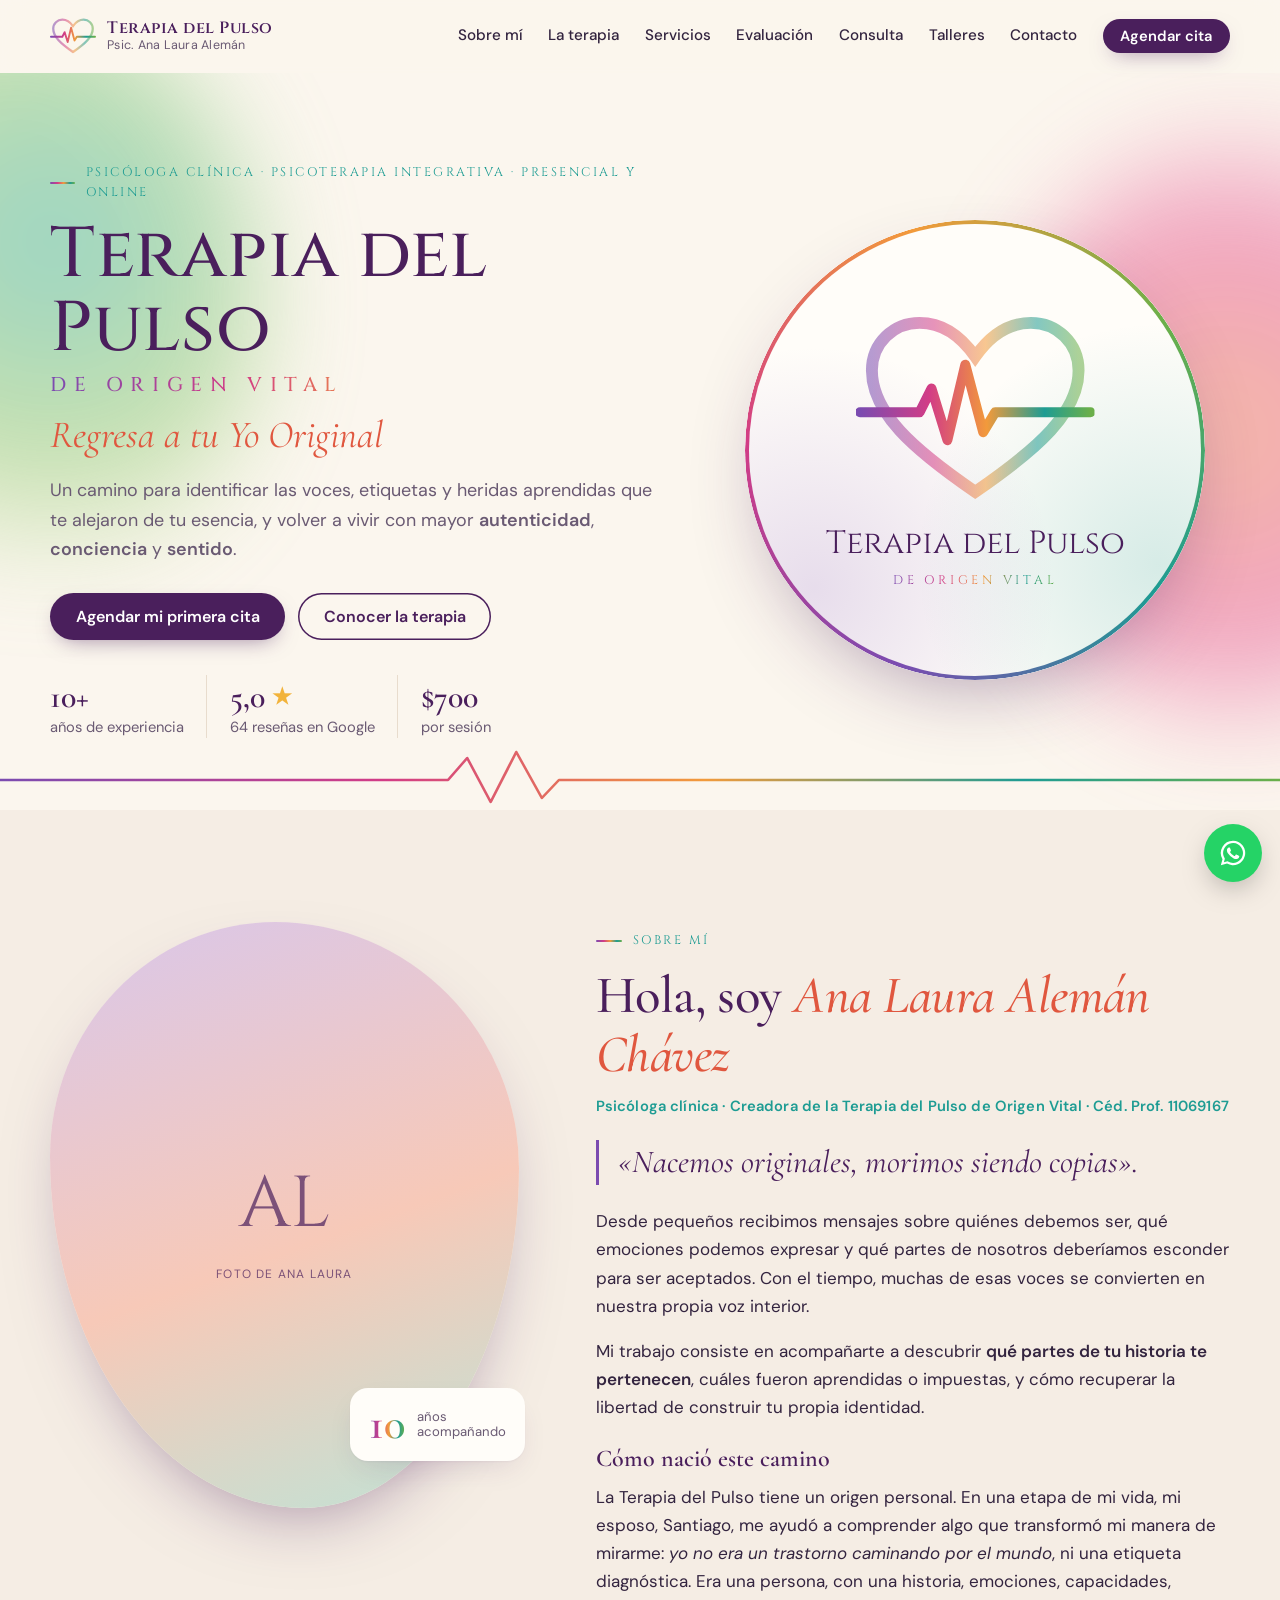
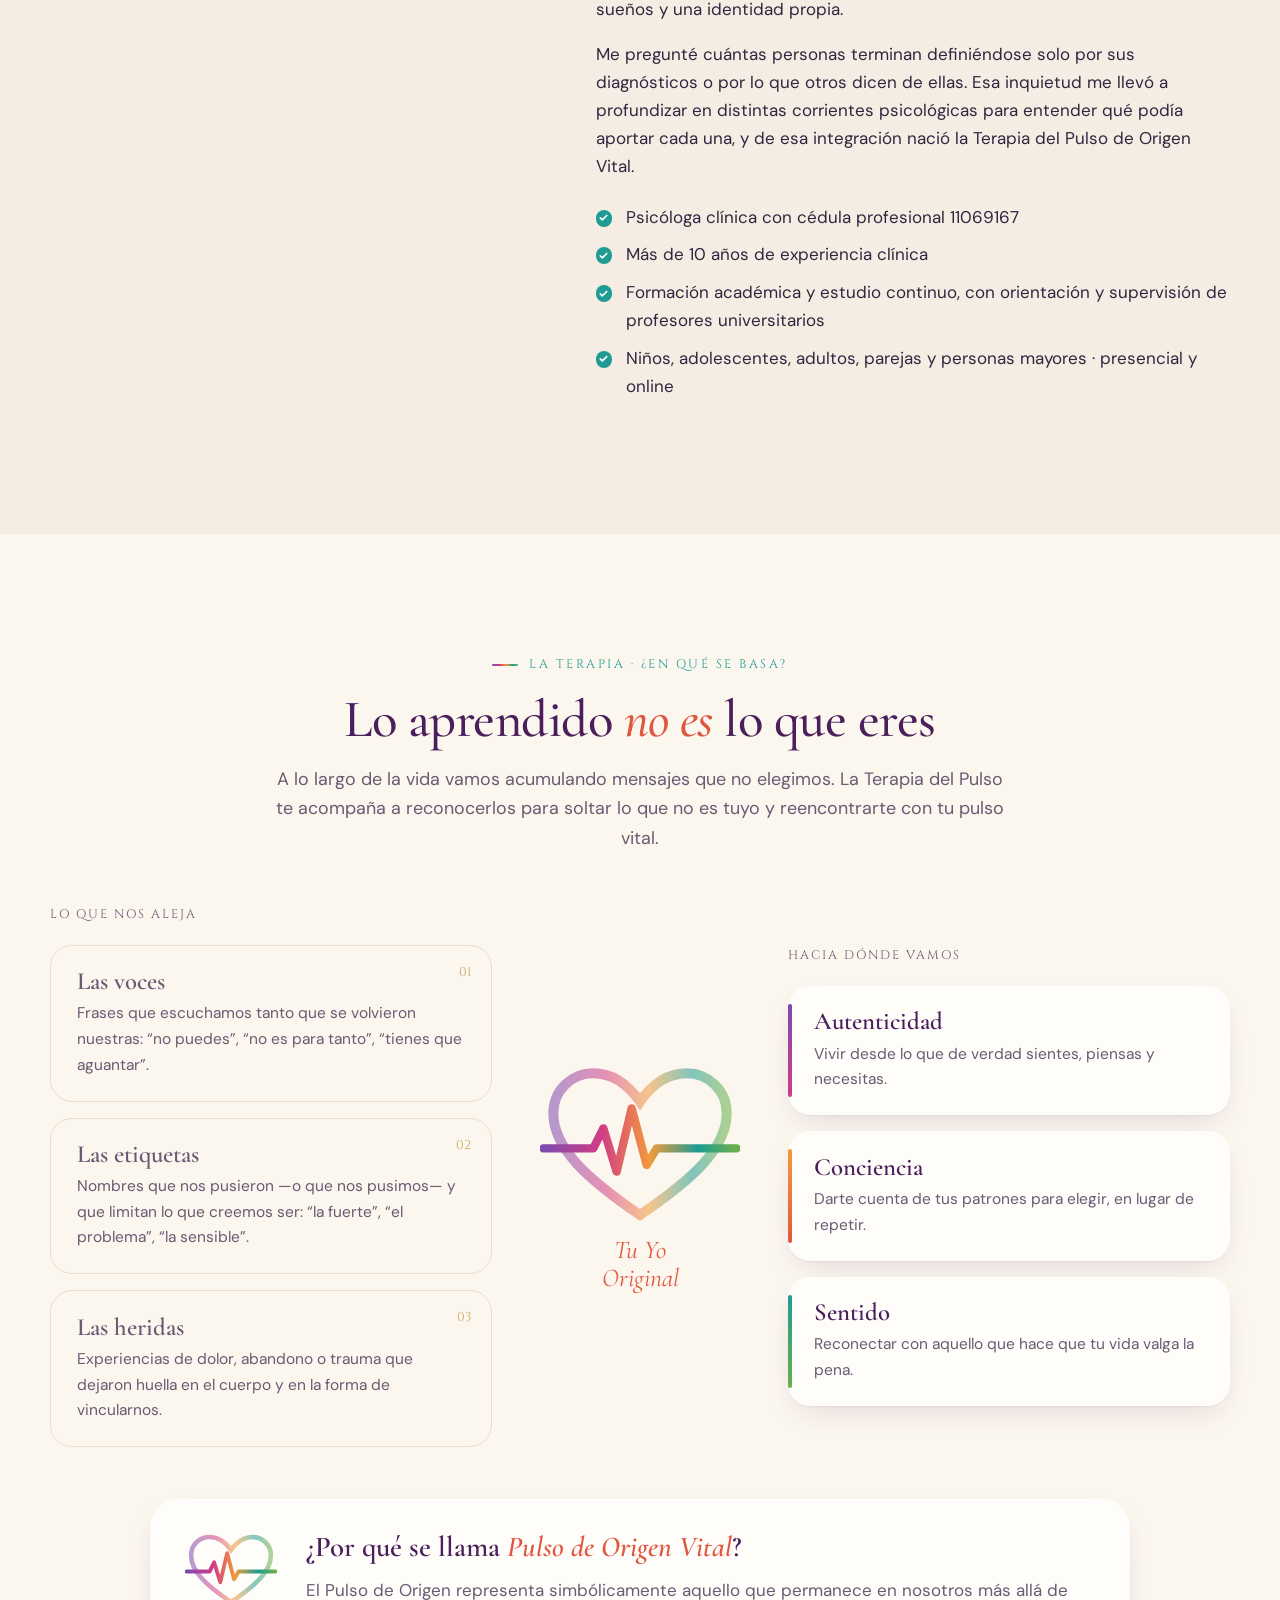
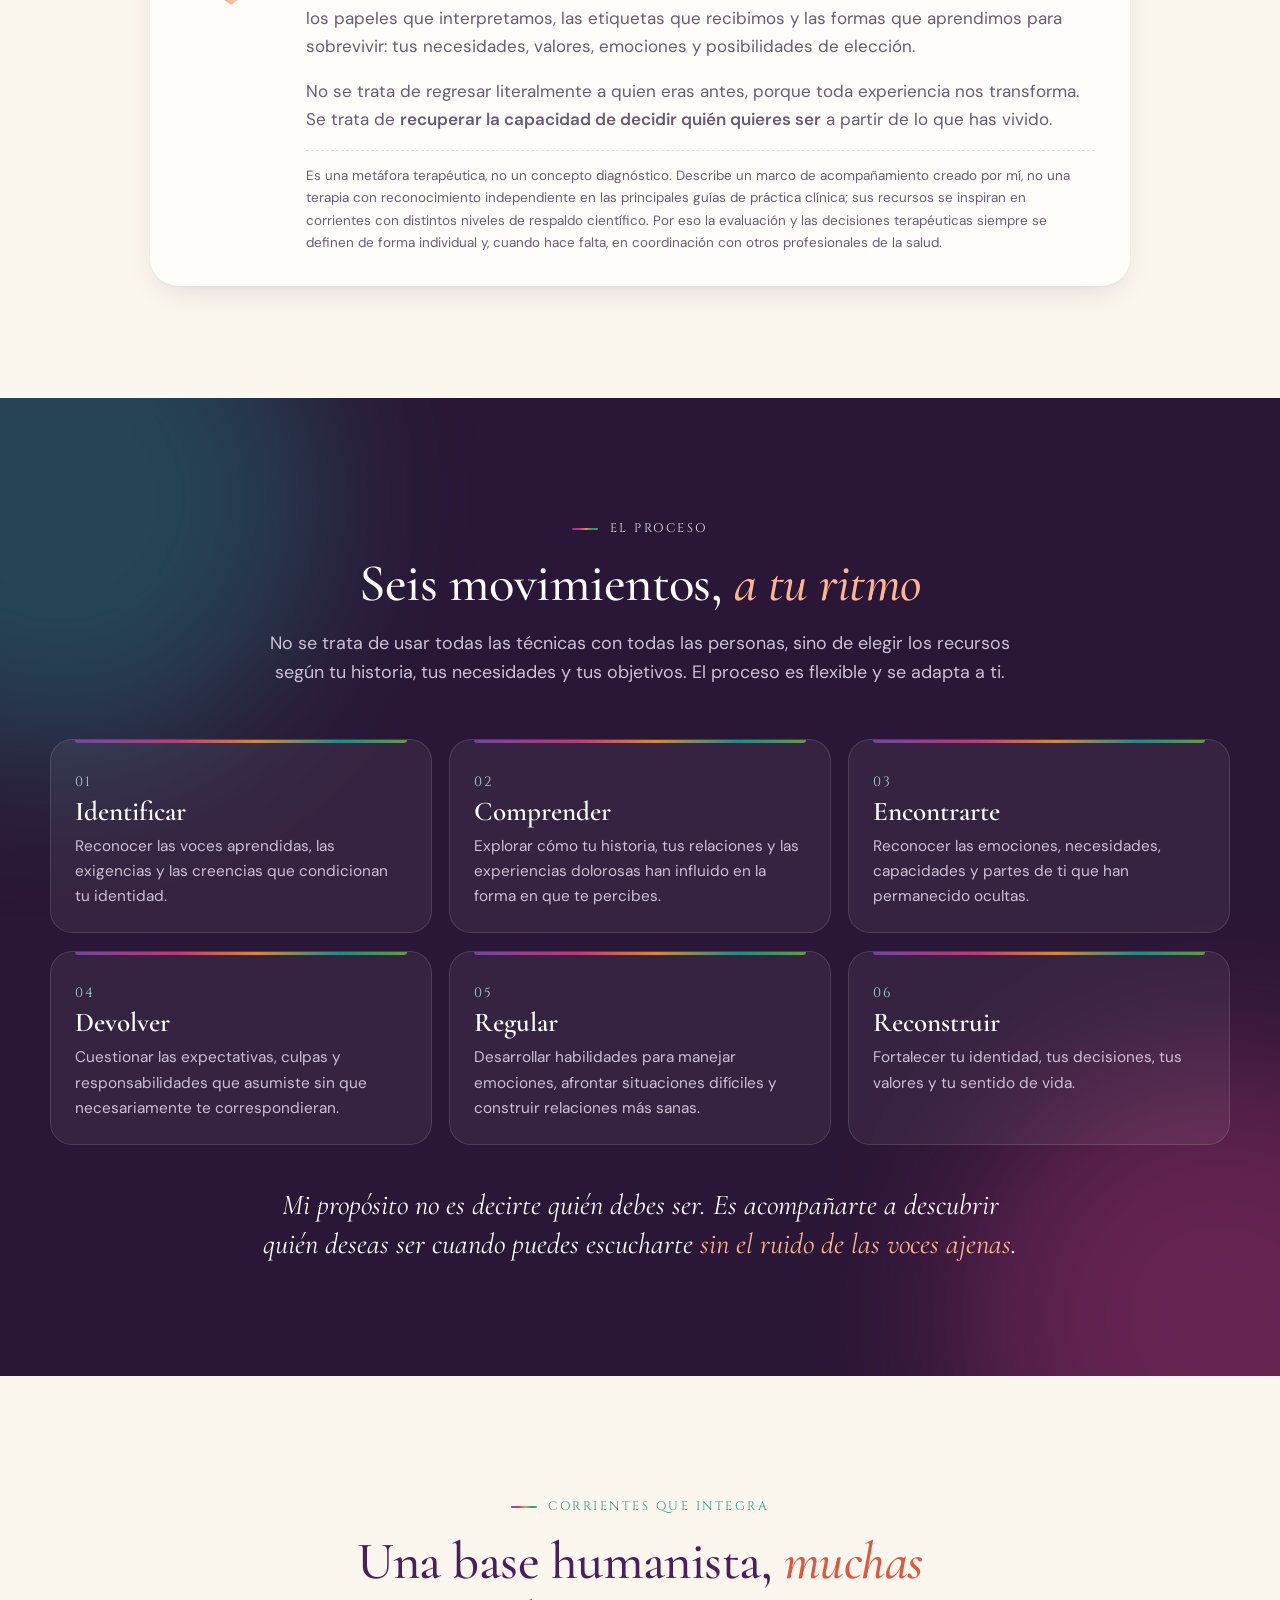
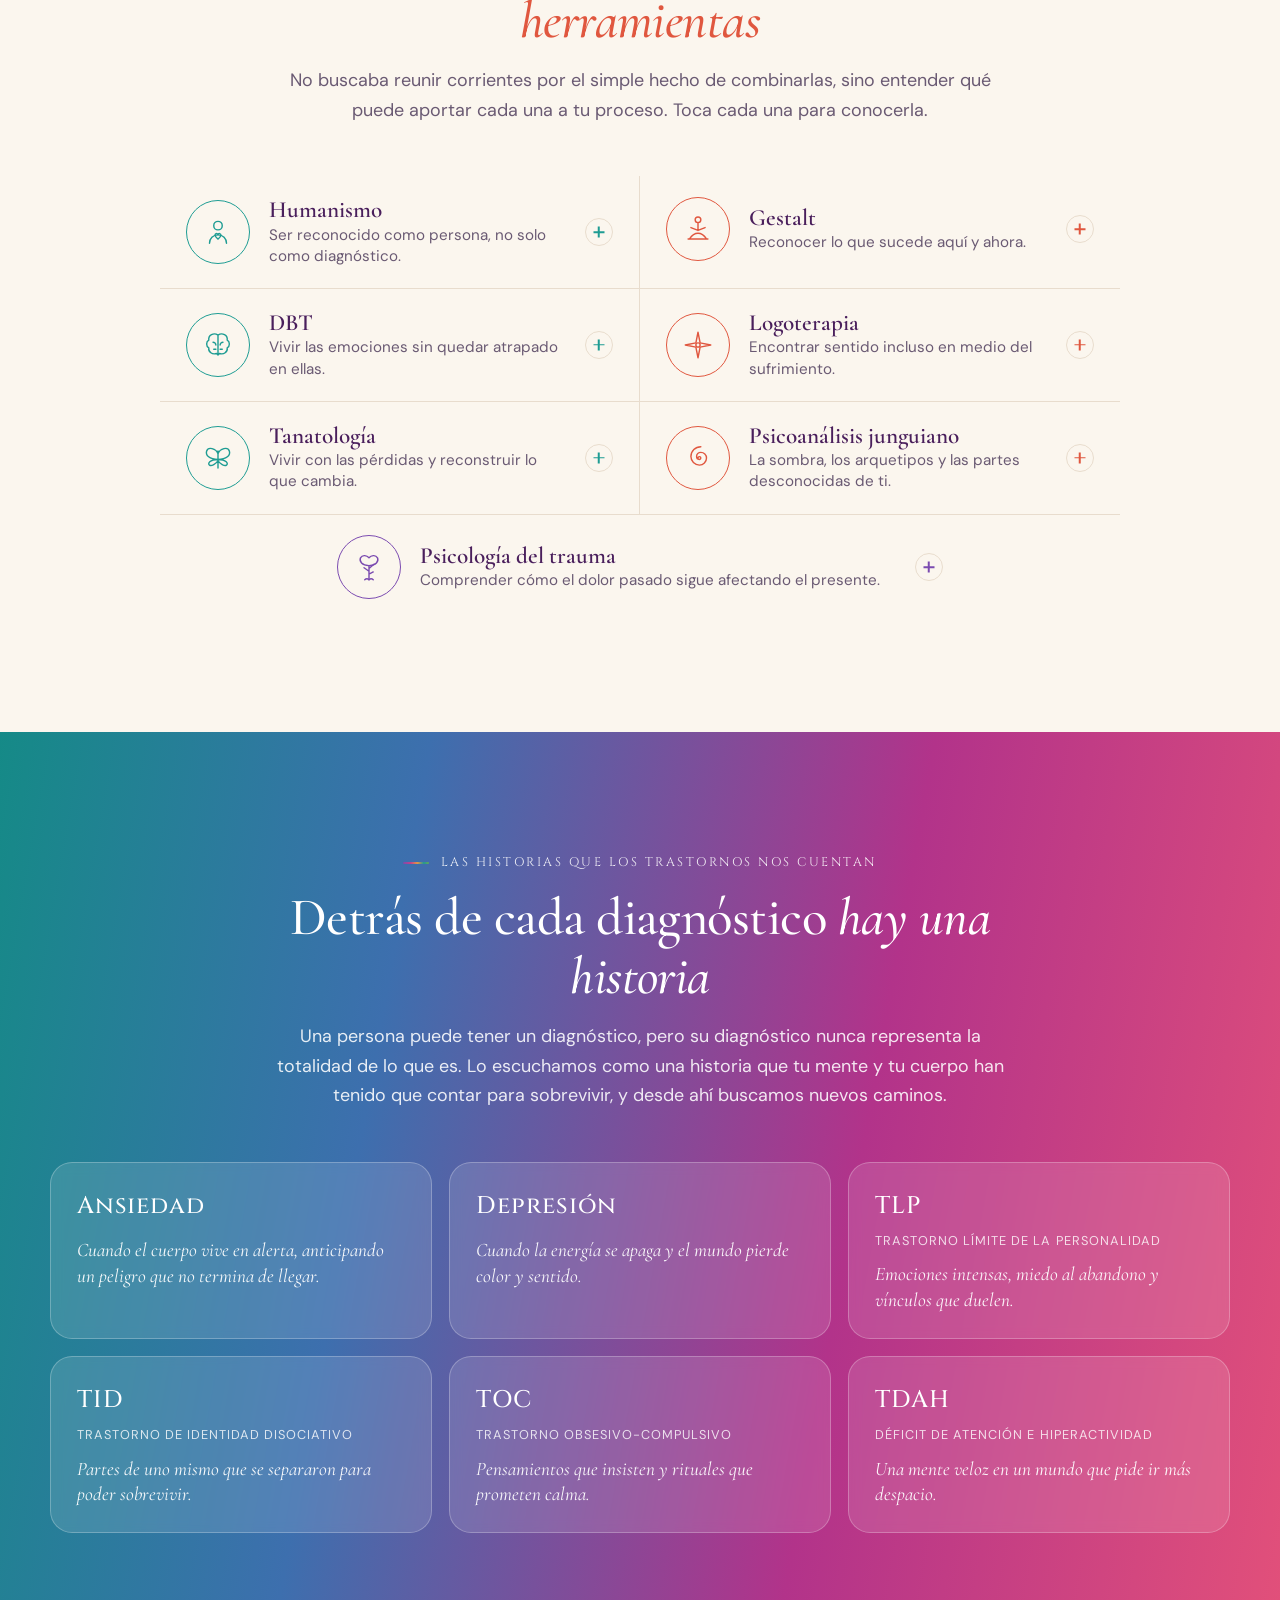
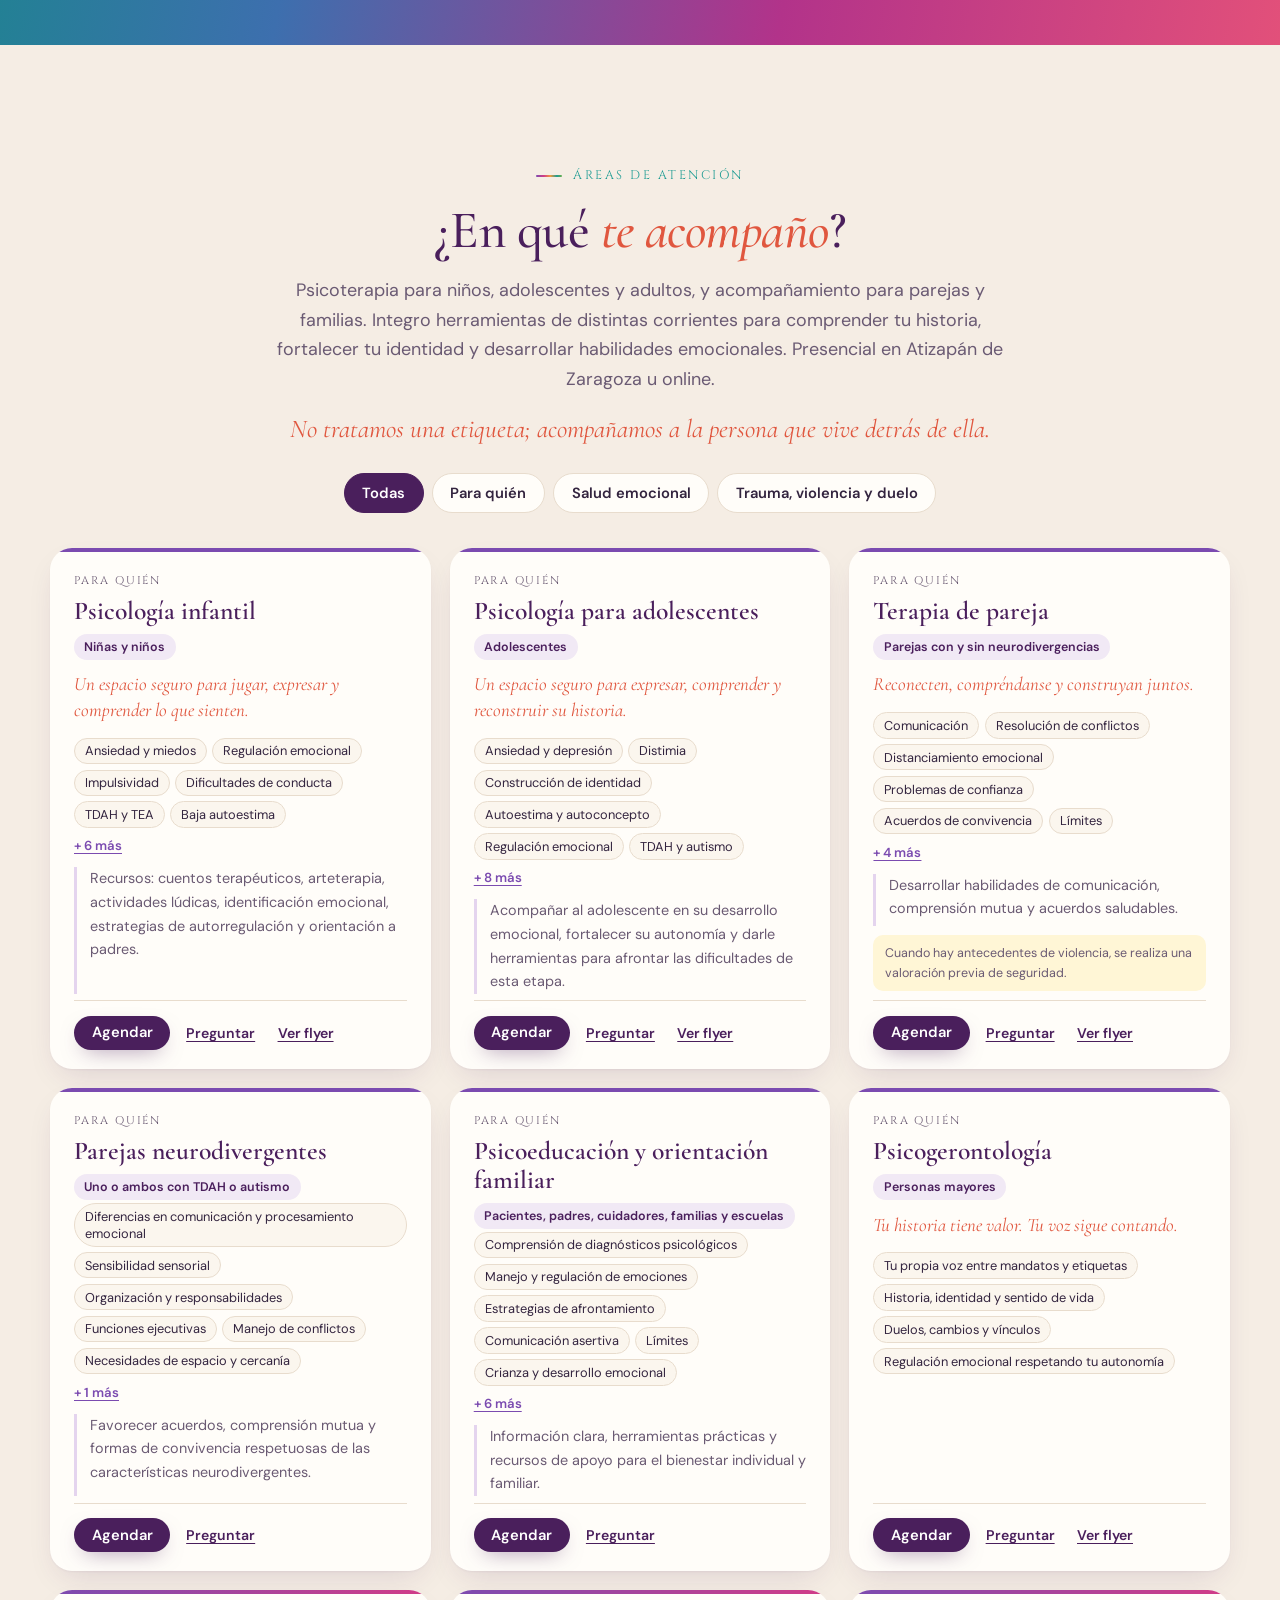
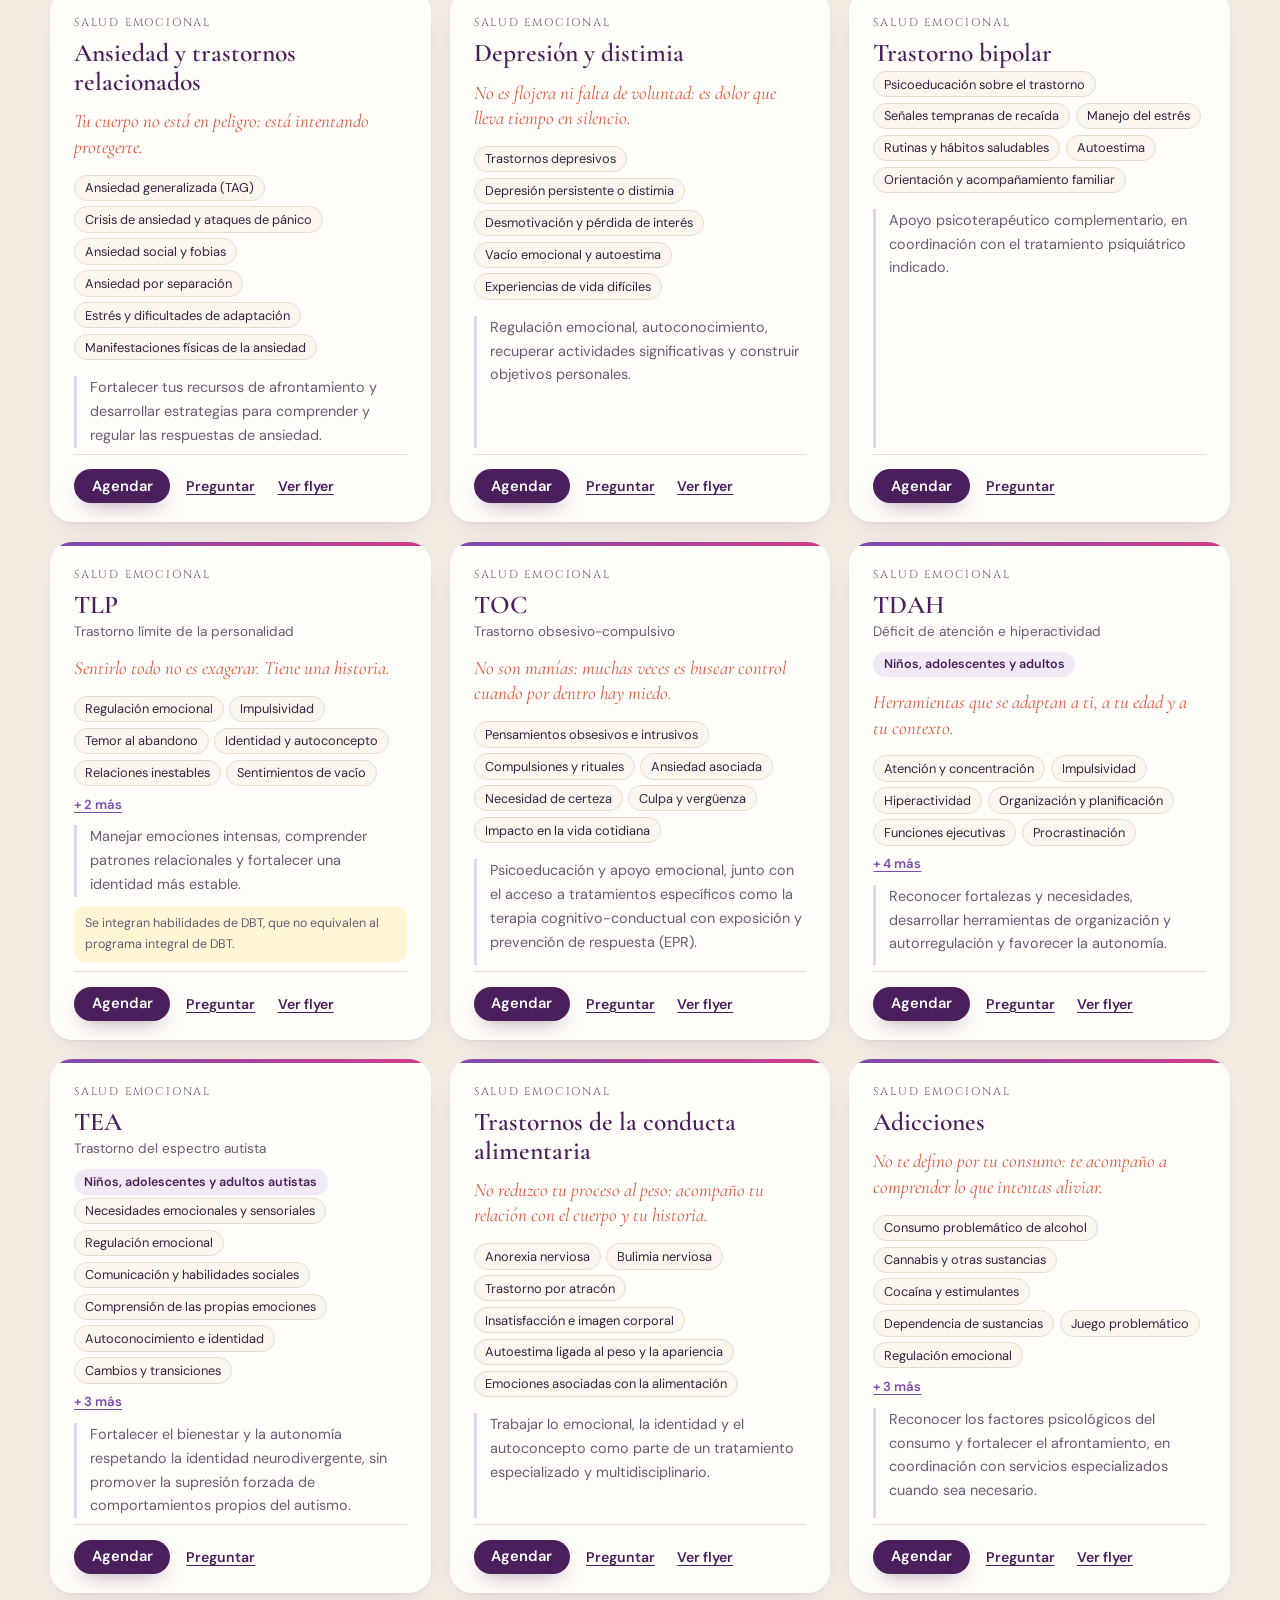
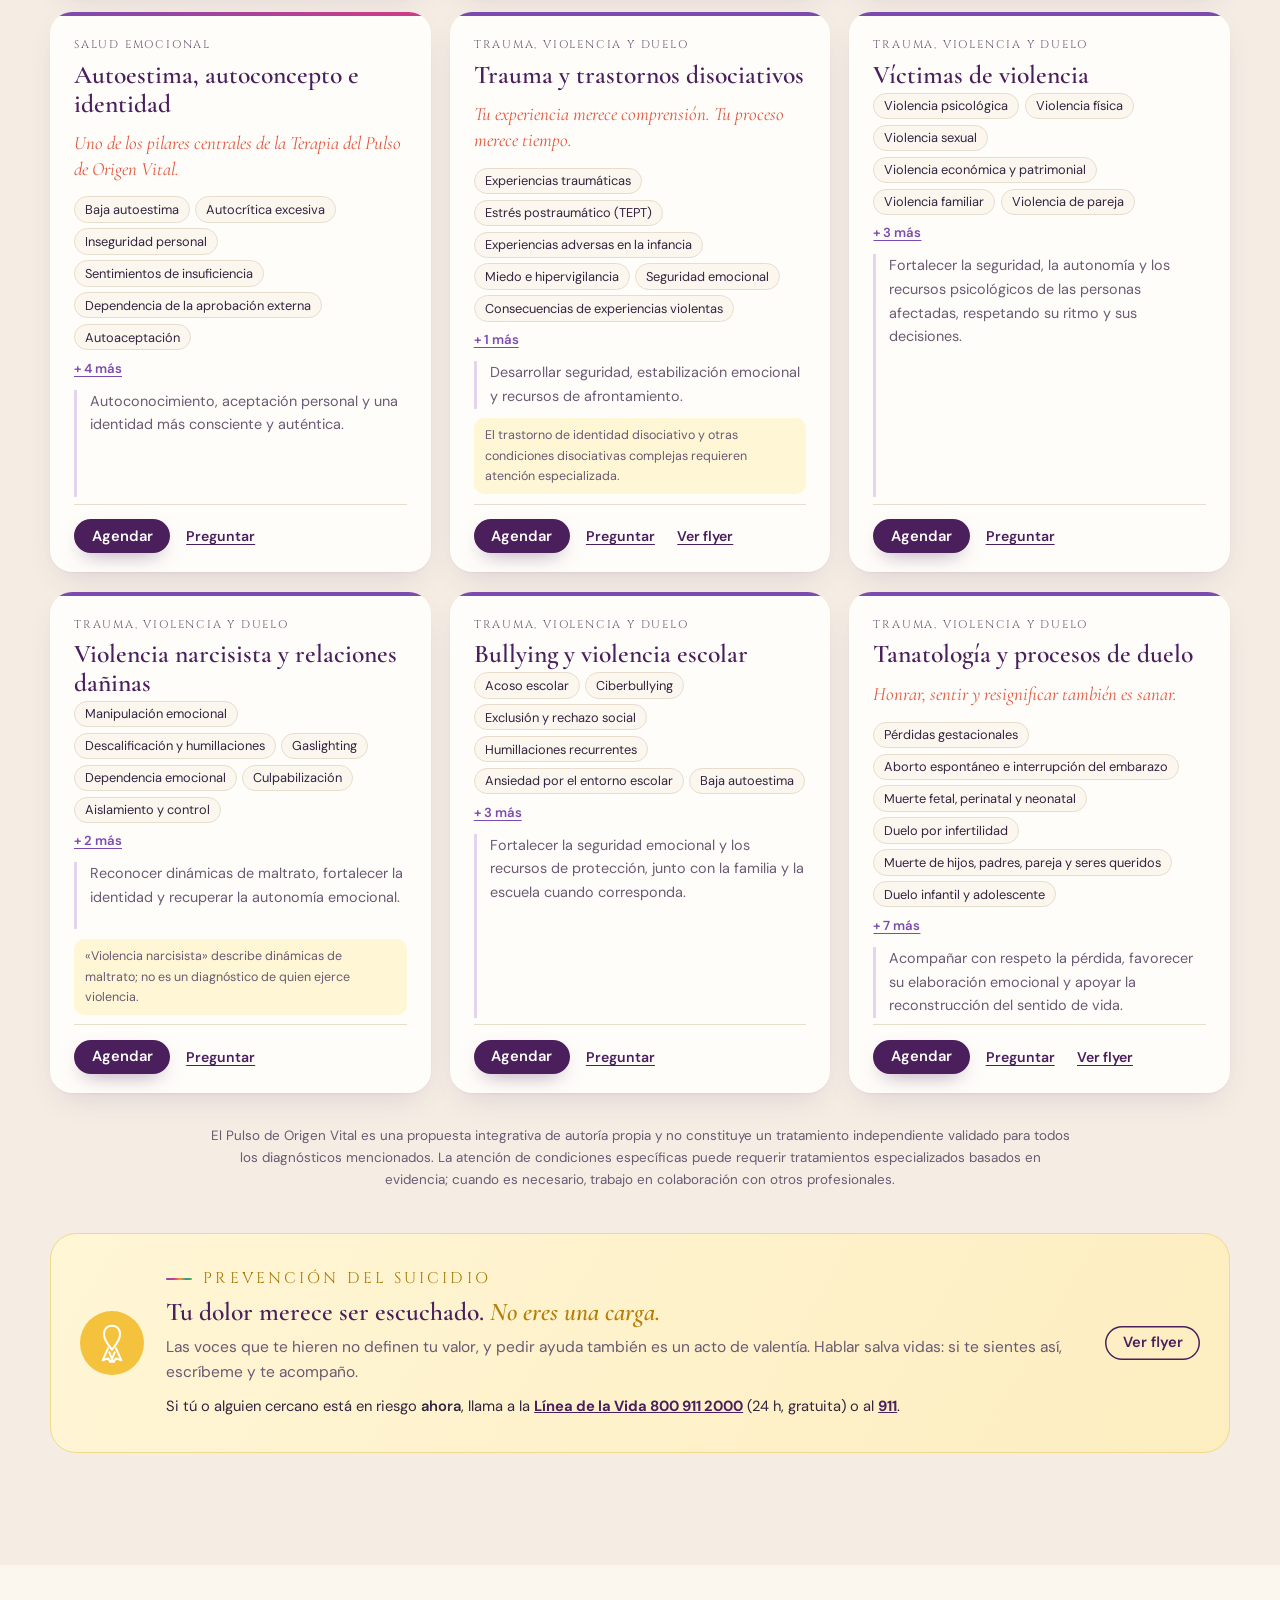
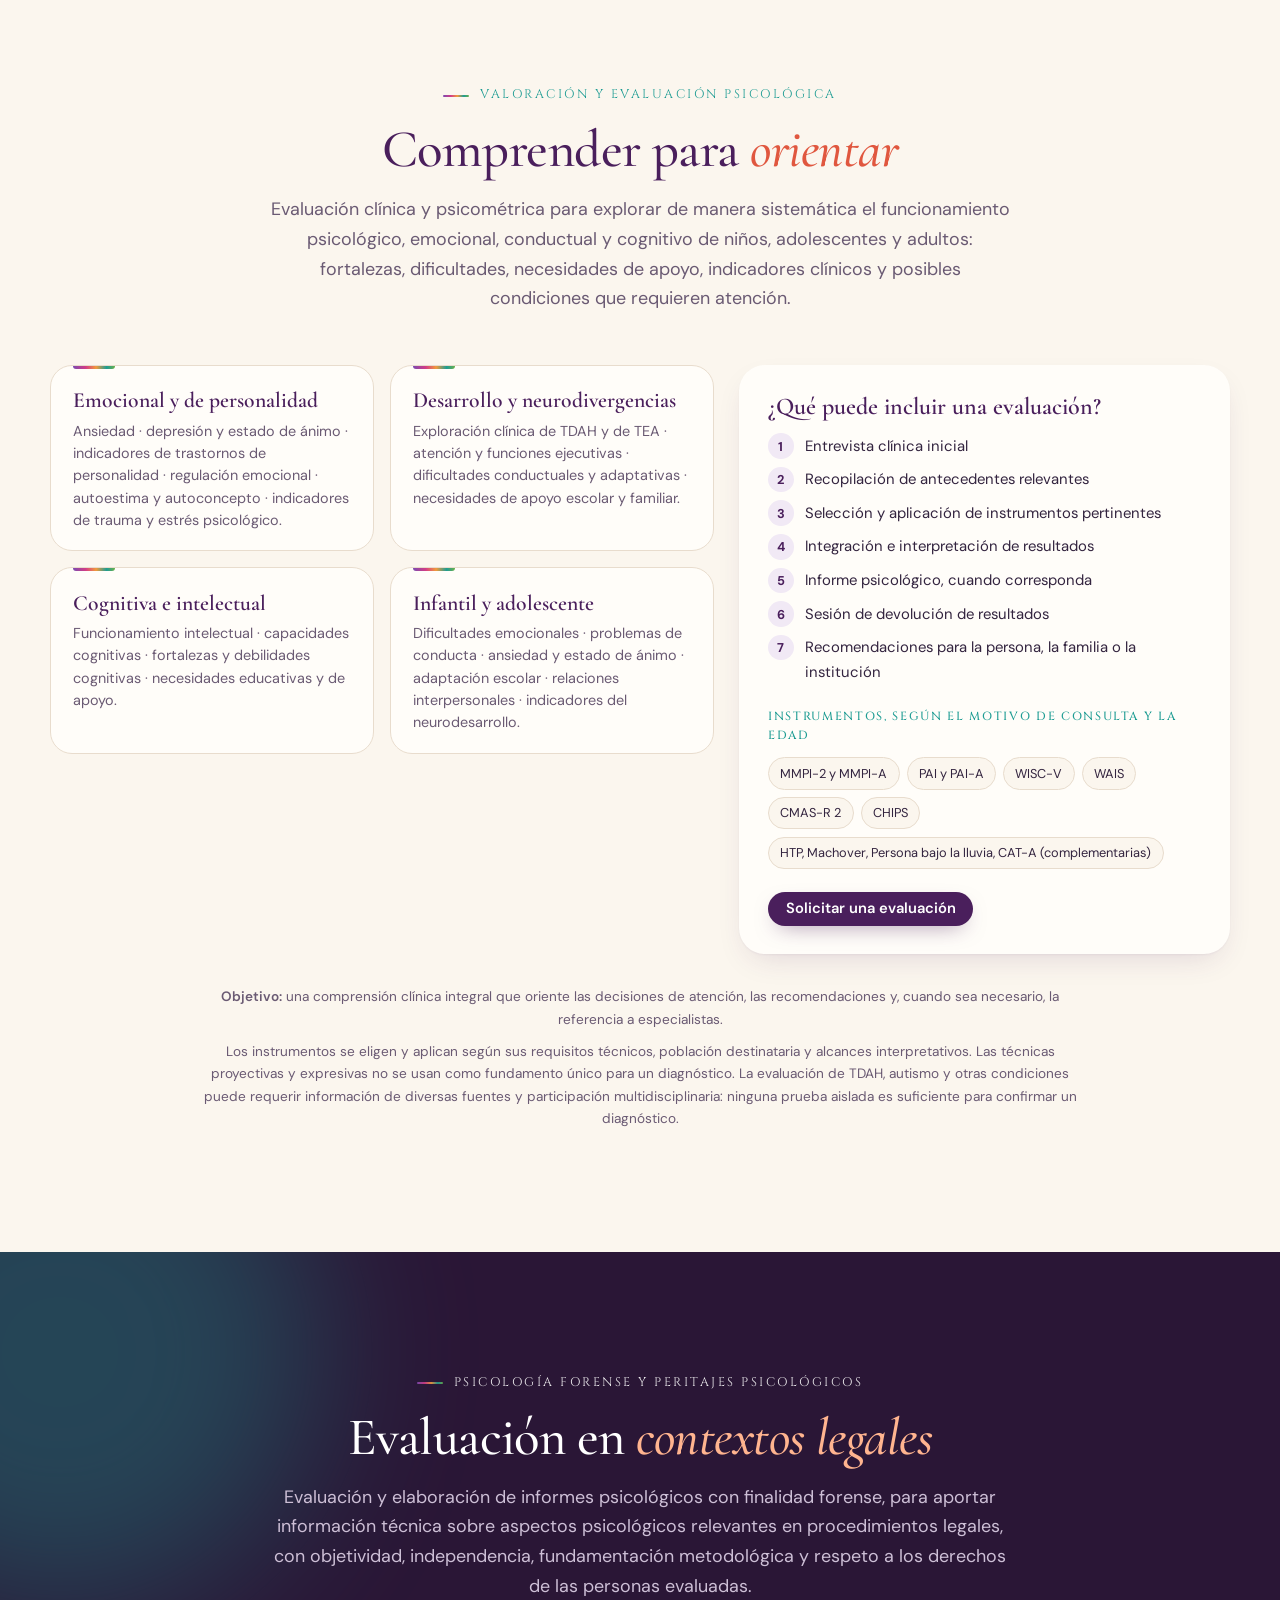
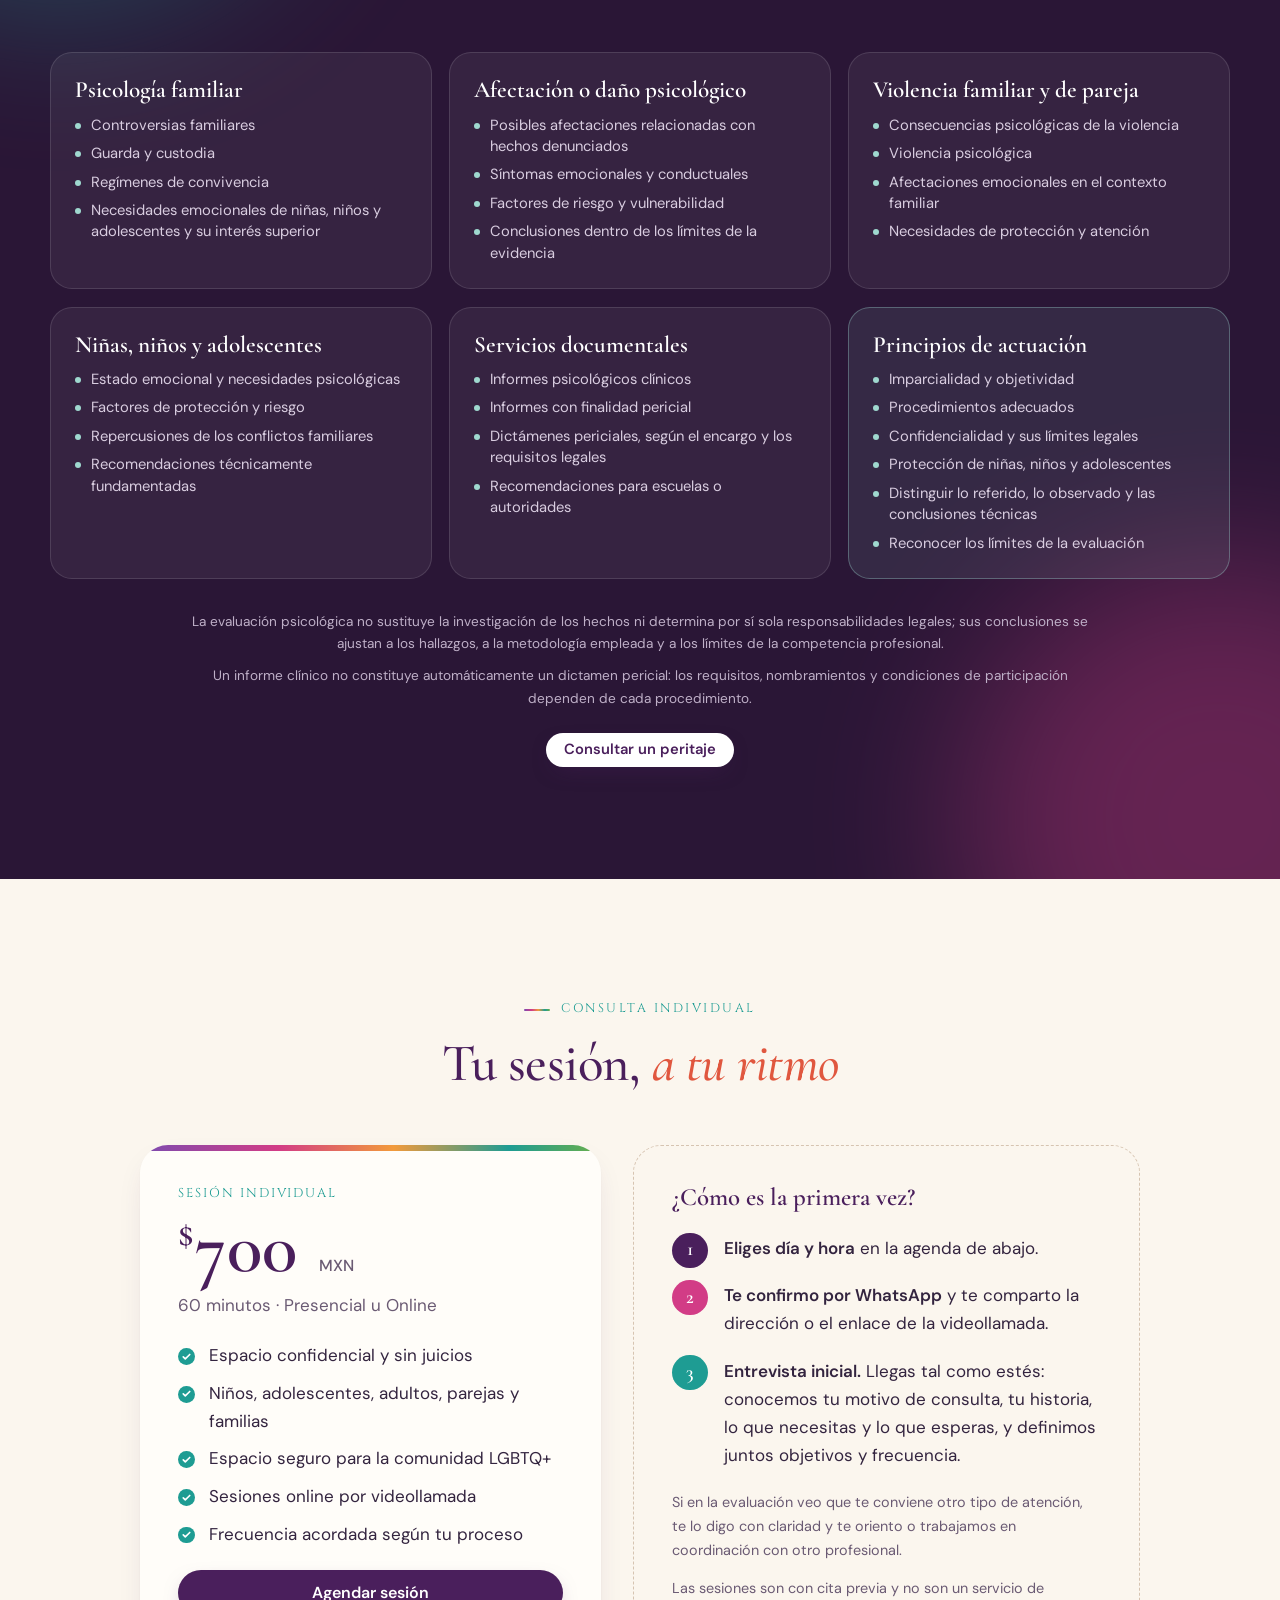
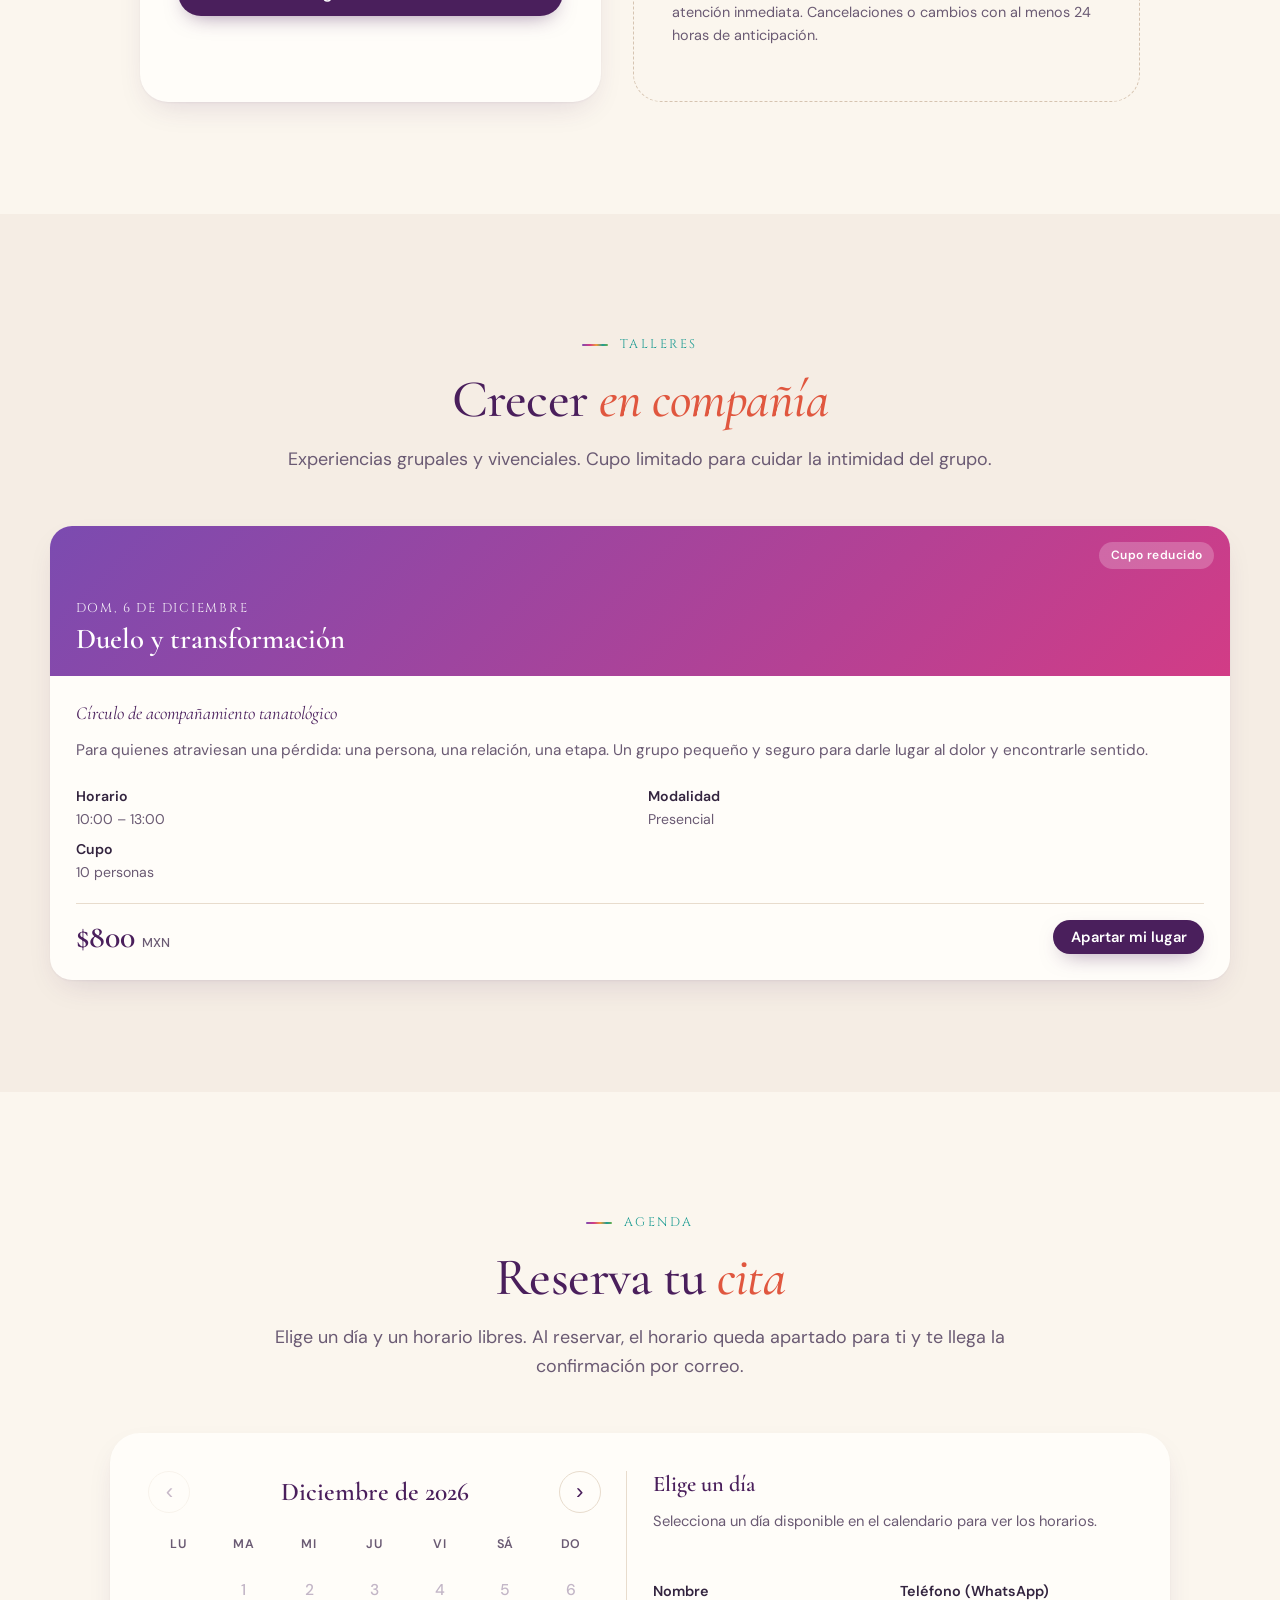
==== commit 8588bceb: "Áreas de atención, evaluación psicológica y peritajes según su documento - Servicios reorganizados e" ====
--- a/index.html
+++ b/index.html
@@ -55,6 +55,7 @@
         <a href="#sobre-mi">Sobre mí</a>
         <a href="#metodo">La terapia</a>
         <a href="#servicios">Servicios</a>
+        <a href="#evaluacion">Evaluación</a>
         <a href="#consulta">Consulta</a>
         <a href="#talleres">Talleres</a>
         <a href="#contacto">Contacto</a>
@@ -408,19 +409,26 @@
     <section class="section section--tint" id="servicios">
       <div class="container">
         <header class="section__head reveal">
-          <p class="eyebrow">Servicios</p>
+          <p class="eyebrow">Áreas de atención</p>
           <h2>¿En qué <em>te acompaño</em>?</h2>
-          <p class="lead">Cada proceso parte de la Terapia del Pulso de Origen Vital y se adapta a tu edad, tu historia y lo que estás viviendo. Presencial en Atizapán de Zaragoza u online.</p>
-        </header>
-
-        <div class="filters reveal" role="tablist" aria-label="Filtrar servicios">
-          <button class="filter is-active" type="button" role="tab" aria-selected="true" data-cat="todos">Todos</button>
-          <button class="filter" type="button" role="tab" aria-selected="false" data-cat="etapas">Para quién</button>
+          <p class="lead">Psicoterapia para niños, adolescentes y adultos, y acompañamiento para parejas y familias. Integro herramientas de distintas corrientes para comprender tu historia, fortalecer tu identidad y desarrollar habilidades emocionales. Presencial en Atizapán de Zaragoza u online.</p>
+          <p class="motto motto--center">No tratamos una etiqueta; acompañamos a la persona que vive detrás de ella.</p>
+        </header>
+
+        <div class="filters reveal" role="tablist" aria-label="Filtrar áreas de atención">
+          <button class="filter is-active" type="button" role="tab" aria-selected="true" data-cat="todos">Todas</button>
+          <button class="filter" type="button" role="tab" aria-selected="false" data-cat="personas">Para quién</button>
           <button class="filter" type="button" role="tab" aria-selected="false" data-cat="emocional">Salud emocional</button>
-          <button class="filter" type="button" role="tab" aria-selected="false" data-cat="duelo">Duelo y pérdidas</button>
+          <button class="filter" type="button" role="tab" aria-selected="false" data-cat="trauma">Trauma, violencia y duelo</button>
         </div>
 
         <div class="services" id="services"></div>
+
+        <p class="services__note">
+          El Pulso de Origen Vital es una propuesta integrativa de autoría propia y no constituye un tratamiento independiente
+          validado para todos los diagnósticos mencionados. La atención de condiciones específicas puede requerir tratamientos
+          especializados basados en evidencia; cuando es necesario, trabajo en colaboración con otros profesionales.
+        </p>
 
         <aside class="lifeline reveal" aria-labelledby="lifeline-title">
           <div class="lifeline__ribbon" aria-hidden="true">
@@ -434,6 +442,152 @@
           </div>
           <button class="btn btn--ghost btn--small" type="button" data-flyers="Actividades/WhatsApp%20Image%202026-10-02%20at%206.26.04%20PM.jpeg" data-title="Prevención del suicidio">Ver flyer</button>
         </aside>
+      </div>
+    </section>
+
+    <!-- ============ EVALUACIÓN PSICOLÓGICA ============ -->
+    <section class="section" id="evaluacion">
+      <div class="container">
+        <header class="section__head reveal">
+          <p class="eyebrow">Valoración y evaluación psicológica</p>
+          <h2>Comprender para <em>orientar</em></h2>
+          <p class="lead">
+            Evaluación clínica y psicométrica para explorar de manera sistemática el funcionamiento psicológico, emocional,
+            conductual y cognitivo de niños, adolescentes y adultos: fortalezas, dificultades, necesidades de apoyo,
+            indicadores clínicos y posibles condiciones que requieren atención.
+          </p>
+        </header>
+
+        <div class="eval">
+          <div class="eval__areas">
+            <article class="eval-area reveal">
+              <h3>Emocional y de personalidad</h3>
+              <p>Ansiedad · depresión y estado de ánimo · indicadores de trastornos de personalidad · regulación emocional · autoestima y autoconcepto · indicadores de trauma y estrés psicológico.</p>
+            </article>
+            <article class="eval-area reveal">
+              <h3>Desarrollo y neurodivergencias</h3>
+              <p>Exploración clínica de TDAH y de TEA · atención y funciones ejecutivas · dificultades conductuales y adaptativas · necesidades de apoyo escolar y familiar.</p>
+            </article>
+            <article class="eval-area reveal">
+              <h3>Cognitiva e intelectual</h3>
+              <p>Funcionamiento intelectual · capacidades cognitivas · fortalezas y debilidades cognitivas · necesidades educativas y de apoyo.</p>
+            </article>
+            <article class="eval-area reveal">
+              <h3>Infantil y adolescente</h3>
+              <p>Dificultades emocionales · problemas de conducta · ansiedad y estado de ánimo · adaptación escolar · relaciones interpersonales · indicadores del neurodesarrollo.</p>
+            </article>
+          </div>
+
+          <div class="eval__side reveal">
+            <h3>¿Qué puede incluir una evaluación?</h3>
+            <ol class="eval__steps">
+              <li>Entrevista clínica inicial</li>
+              <li>Recopilación de antecedentes relevantes</li>
+              <li>Selección y aplicación de instrumentos pertinentes</li>
+              <li>Integración e interpretación de resultados</li>
+              <li>Informe psicológico, cuando corresponda</li>
+              <li>Sesión de devolución de resultados</li>
+              <li>Recomendaciones para la persona, la familia o la institución</li>
+            </ol>
+
+            <h4>Instrumentos, según el motivo de consulta y la edad</h4>
+            <ul class="chips chips--small">
+              <li>MMPI-2 y MMPI-A</li>
+              <li>PAI y PAI-A</li>
+              <li>WISC-V</li>
+              <li>WAIS</li>
+              <li>CMAS-R 2</li>
+              <li>CHIPS</li>
+              <li>HTP, Machover, Persona bajo la lluvia, CAT-A (complementarias)</li>
+            </ul>
+            <a class="btn btn--small js-wa" href="#contacto" data-msg="Hola Ana Laura, me interesa una evaluación psicológica.">Solicitar una evaluación</a>
+          </div>
+        </div>
+
+        <div class="fineprint reveal">
+          <p><strong>Objetivo:</strong> una comprensión clínica integral que oriente las decisiones de atención, las recomendaciones y, cuando sea necesario, la referencia a especialistas.</p>
+          <p>Los instrumentos se eligen y aplican según sus requisitos técnicos, población destinataria y alcances interpretativos. Las técnicas proyectivas y expresivas no se usan como fundamento único para un diagnóstico. La evaluación de TDAH, autismo y otras condiciones puede requerir información de diversas fuentes y participación multidisciplinaria: ninguna prueba aislada es suficiente para confirmar un diagnóstico.</p>
+        </div>
+      </div>
+    </section>
+
+    <!-- ============ PSICOLOGÍA FORENSE ============ -->
+    <section class="section section--dark" id="forense">
+      <div class="container">
+        <header class="section__head reveal">
+          <p class="eyebrow eyebrow--light">Psicología forense y peritajes psicológicos</p>
+          <h2>Evaluación en <em>contextos legales</em></h2>
+          <p class="lead">
+            Evaluación y elaboración de informes psicológicos con finalidad forense, para aportar información técnica sobre
+            aspectos psicológicos relevantes en procedimientos legales, con objetividad, independencia, fundamentación
+            metodológica y respeto a los derechos de las personas evaluadas.
+          </p>
+        </header>
+
+        <div class="forense">
+          <article class="forense__card reveal">
+            <h3>Psicología familiar</h3>
+            <ul>
+              <li>Controversias familiares</li>
+              <li>Guarda y custodia</li>
+              <li>Regímenes de convivencia</li>
+              <li>Necesidades emocionales de niñas, niños y adolescentes y su interés superior</li>
+            </ul>
+          </article>
+          <article class="forense__card reveal">
+            <h3>Afectación o daño psicológico</h3>
+            <ul>
+              <li>Posibles afectaciones relacionadas con hechos denunciados</li>
+              <li>Síntomas emocionales y conductuales</li>
+              <li>Factores de riesgo y vulnerabilidad</li>
+              <li>Conclusiones dentro de los límites de la evidencia</li>
+            </ul>
+          </article>
+          <article class="forense__card reveal">
+            <h3>Violencia familiar y de pareja</h3>
+            <ul>
+              <li>Consecuencias psicológicas de la violencia</li>
+              <li>Violencia psicológica</li>
+              <li>Afectaciones emocionales en el contexto familiar</li>
+              <li>Necesidades de protección y atención</li>
+            </ul>
+          </article>
+          <article class="forense__card reveal">
+            <h3>Niñas, niños y adolescentes</h3>
+            <ul>
+              <li>Estado emocional y necesidades psicológicas</li>
+              <li>Factores de protección y riesgo</li>
+              <li>Repercusiones de los conflictos familiares</li>
+              <li>Recomendaciones técnicamente fundamentadas</li>
+            </ul>
+          </article>
+          <article class="forense__card reveal">
+            <h3>Servicios documentales</h3>
+            <ul>
+              <li>Informes psicológicos clínicos</li>
+              <li>Informes con finalidad pericial</li>
+              <li>Dictámenes periciales, según el encargo y los requisitos legales</li>
+              <li>Recomendaciones para escuelas o autoridades</li>
+            </ul>
+          </article>
+          <article class="forense__card forense__card--principles reveal">
+            <h3>Principios de actuación</h3>
+            <ul>
+              <li>Imparcialidad y objetividad</li>
+              <li>Procedimientos adecuados</li>
+              <li>Confidencialidad y sus límites legales</li>
+              <li>Protección de niñas, niños y adolescentes</li>
+              <li>Distinguir lo referido, lo observado y las conclusiones técnicas</li>
+              <li>Reconocer los límites de la evaluación</li>
+            </ul>
+          </article>
+        </div>
+
+        <div class="fineprint fineprint--dark reveal">
+          <p>La evaluación psicológica no sustituye la investigación de los hechos ni determina por sí sola responsabilidades legales; sus conclusiones se ajustan a los hallazgos, a la metodología empleada y a los límites de la competencia profesional.</p>
+          <p>Un informe clínico no constituye automáticamente un dictamen pericial: los requisitos, nombramientos y condiciones de participación dependen de cada procedimiento.</p>
+          <a class="btn btn--small js-wa" href="#contacto" data-msg="Hola Ana Laura, quisiera información sobre una evaluación psicológica con fines legales (peritaje).">Consultar un peritaje</a>
+        </div>
       </div>
     </section>
 
@@ -455,7 +609,7 @@
             <p class="price-card__meta"><span data-site="duracion">60</span> minutos · <span data-site="modalidades">Presencial u online</span></p>
             <ul class="checks">
               <li>Espacio confidencial y sin juicios</li>
-              <li>Niños, adolescentes, adultos, parejas y personas mayores</li>
+              <li>Niños, adolescentes, adultos, parejas y familias</li>
               <li>Espacio seguro para la comunidad LGBTQ+</li>
               <li>Sesiones online por videollamada</li>
               <li>Frecuencia acordada según tu proceso</li>
--- a/css/styles.css
+++ b/css/styles.css
@@ -666,3 +666,60 @@
   #sobre-mi .split { align-items: start; }
   #sobre-mi .split__media { position: sticky; top: calc(var(--header-h) + 40px); }
 }
+
+/* ---------- Áreas de atención: temas, objetivo y notas ---------- */
+.motto--center { border: 0; padding: 0; text-align: center; font-size: clamp(1.25rem, 2.4vw, 1.6rem); color: var(--coral); margin: 1.2rem auto 0; }
+.service .service__temas { display: flex; flex-wrap: wrap; gap: .35rem; margin: .2rem 0 .4rem; flex: none; }
+.service .service__temas li { padding: .22rem .62rem; border-radius: 999px; background: var(--cream); border: 1px solid var(--line); font-size: .8rem; color: var(--ink); line-height: 1.35; }
+.service .service__temas li::before { display: none; }
+.service__more { align-self: flex-start; border: 0; background: none; padding: .2rem 0; font: 600 .82rem var(--f-sans); color: var(--violet); cursor: pointer; text-decoration: underline; text-underline-offset: 3px; }
+.service__obj { font-size: .9rem; color: var(--ink-soft); margin: .6rem 0 .4rem; padding-left: .8rem; border-left: 3px solid #e4d4ee; flex: 1; }
+.service__nota { font-size: .78rem; color: var(--ink-soft); background: #fff6d6; border-radius: 10px; padding: .45rem .7rem; margin: .2rem 0 .6rem; }
+.service__actions { margin-top: auto; }
+.services__note { max-width: 860px; margin: 2rem auto 0; text-align: center; font-size: .84rem; color: var(--ink-soft); }
+
+.chips { list-style: none; padding: 0; margin: 0; display: flex; flex-wrap: wrap; gap: .45rem; }
+.chips li { padding: .4rem .9rem; border-radius: 999px; background: var(--paper); border: 1px solid var(--line); font-size: .92rem; }
+.chips--small li { font-size: .8rem; padding: .3rem .7rem; background: var(--cream); }
+
+/* ---------- Evaluación psicológica ---------- */
+.eval { display: grid; grid-template-columns: 1.15fr .85fr; gap: 1.6rem; align-items: start; }
+.eval__areas { display: grid; grid-template-columns: 1fr 1fr; gap: 1rem; }
+.eval-area { background: var(--paper); border: 1px solid var(--line); border-radius: var(--radius); padding: 1.4rem 1.4rem 1.2rem; position: relative; }
+.eval-area::before { content: ""; position: absolute; left: 1.4rem; top: 0; width: 42px; height: 3px; border-radius: 0 0 3px 3px; background: var(--rainbow); }
+.eval-area h3 { font-size: 1.35rem; margin-bottom: .45rem; }
+.eval-area p { margin: 0; font-size: .9rem; color: var(--ink-soft); line-height: 1.55; }
+.eval__side { background: var(--paper); border-radius: 26px; padding: 1.8rem; box-shadow: var(--shadow); }
+.eval__side h3 { font-size: 1.5rem; margin-bottom: .8rem; }
+.eval__side h4 { font-family: var(--f-caps); font-weight: 500; font-size: .74rem; letter-spacing: .14em; text-transform: uppercase; color: var(--teal); margin: 1.4rem 0 .7rem; }
+.eval__steps { counter-reset: e; list-style: none; padding: 0; margin: 0; display: grid; gap: .5rem; }
+.eval__steps li { counter-increment: e; display: flex; gap: .7rem; align-items: baseline; font-size: .93rem; }
+.eval__steps li::before { content: counter(e); flex: none; width: 1.6rem; height: 1.6rem; border-radius: 50%; display: grid; place-items: center; background: #f1e9f5; color: var(--plum); font-weight: 700; font-size: .8rem; }
+.eval__side .btn { margin-top: 1.4rem; }
+.fineprint { max-width: 900px; margin: 2rem auto 0; font-size: .85rem; color: var(--ink-soft); text-align: center; }
+.fineprint p { margin: 0 0 .6rem; }
+.fineprint--dark { color: #bfb0c8; }
+.fineprint--dark .btn { margin-top: .8rem; --bg: #fff; color: var(--plum); }
+.fineprint--dark .btn:hover { color: #fff; }
+
+/* ---------- Psicología forense ---------- */
+.forense { display: grid; grid-template-columns: repeat(3, 1fr); gap: 1.1rem; }
+.forense__card { background: rgba(255, 255, 255, .06); border: 1px solid rgba(255, 255, 255, .12); border-radius: var(--radius); padding: 1.5rem; }
+.forense__card h3 { font-size: 1.45rem; margin-bottom: .7rem; }
+.forense__card ul { list-style: none; padding: 0; margin: 0; display: grid; gap: .45rem; }
+.forense__card li { position: relative; padding-left: 1rem; font-size: .92rem; color: #d9cde0; line-height: 1.45; }
+.forense__card li::before { content: ""; position: absolute; left: 0; top: .55em; width: 6px; height: 6px; border-radius: 50%; background: #9fd8cf; }
+.forense__card--principles { background: rgba(159, 216, 207, .1); border-color: rgba(159, 216, 207, .35); }
+
+@media (min-width: 961px) and (max-width: 1180px) {
+  .nav { gap: 1rem; }
+  .nav a:not(.btn) { font-size: .88rem; }
+}
+@media (max-width: 960px) {
+  .eval { grid-template-columns: 1fr; }
+  .forense { grid-template-columns: 1fr 1fr; }
+}
+@media (max-width: 640px) {
+  .eval__areas, .forense { grid-template-columns: 1fr; }
+  .eval__side { padding: 1.4rem; }
+}
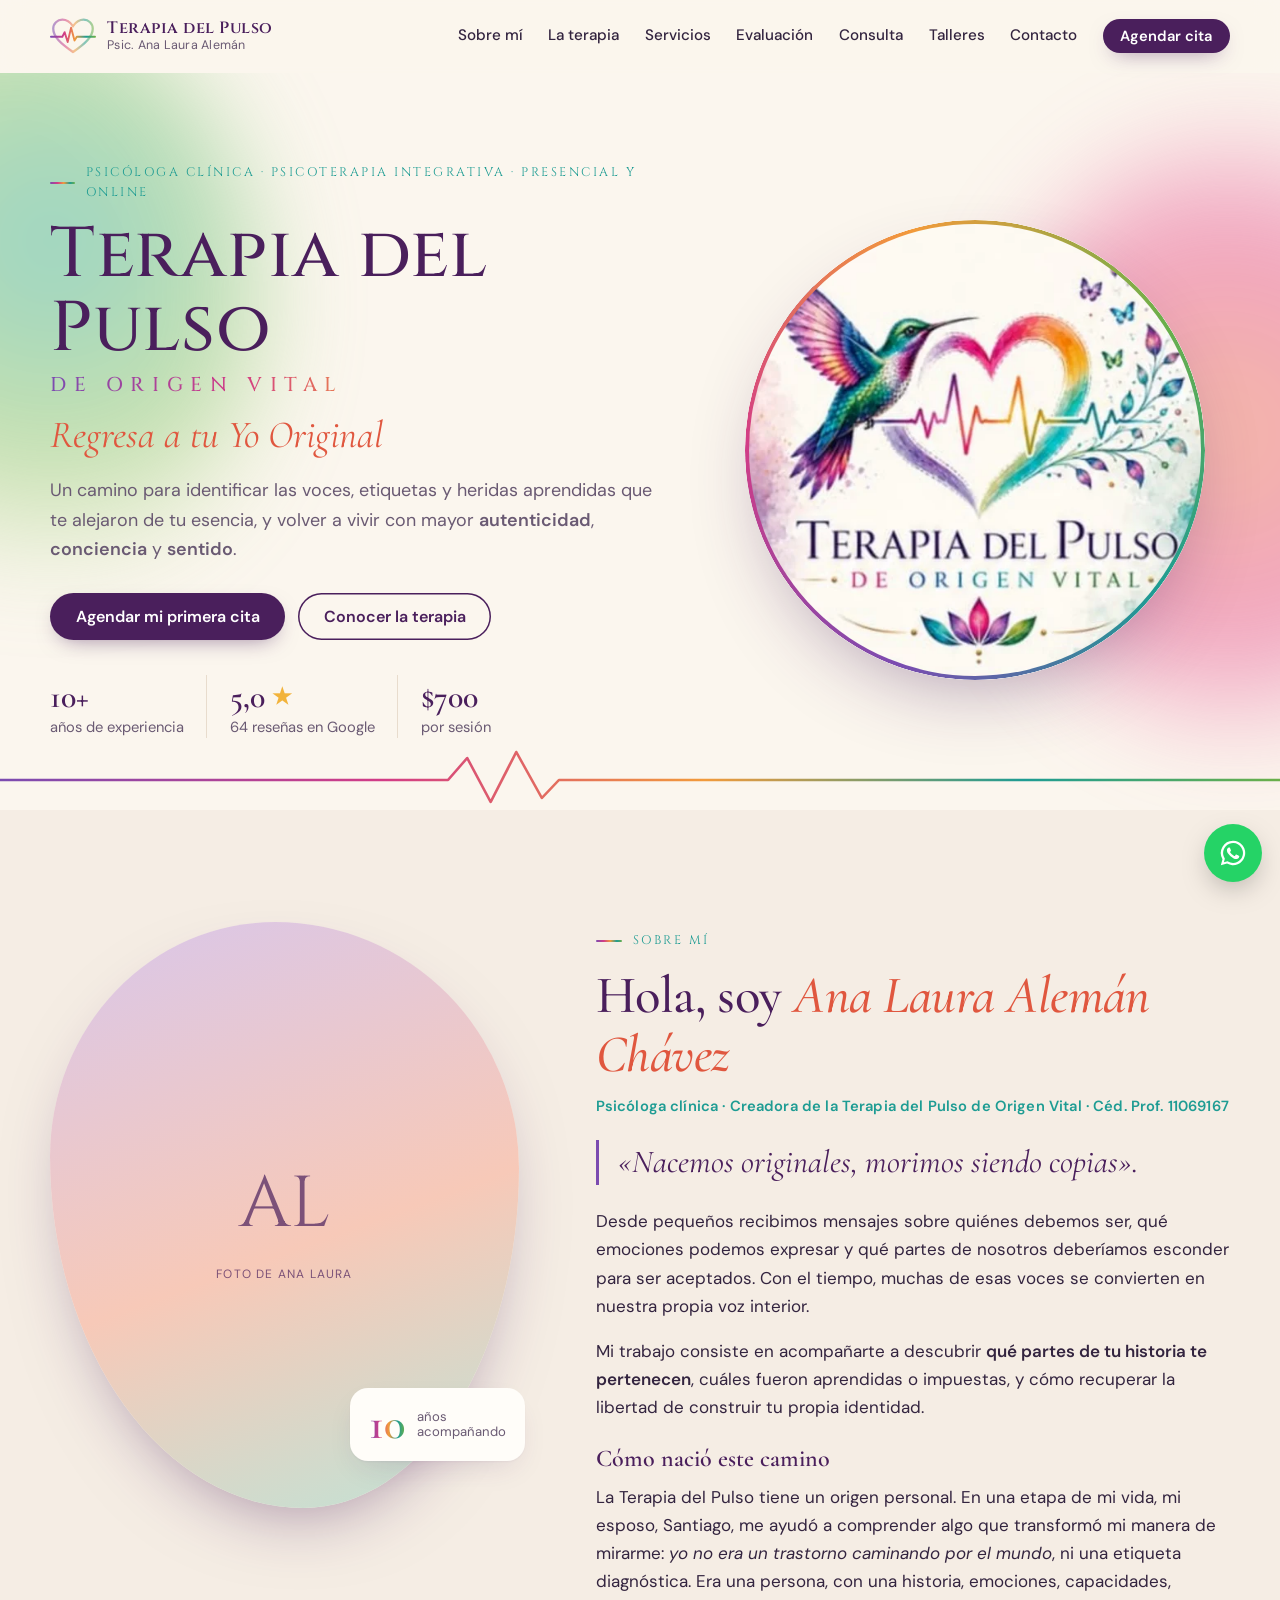
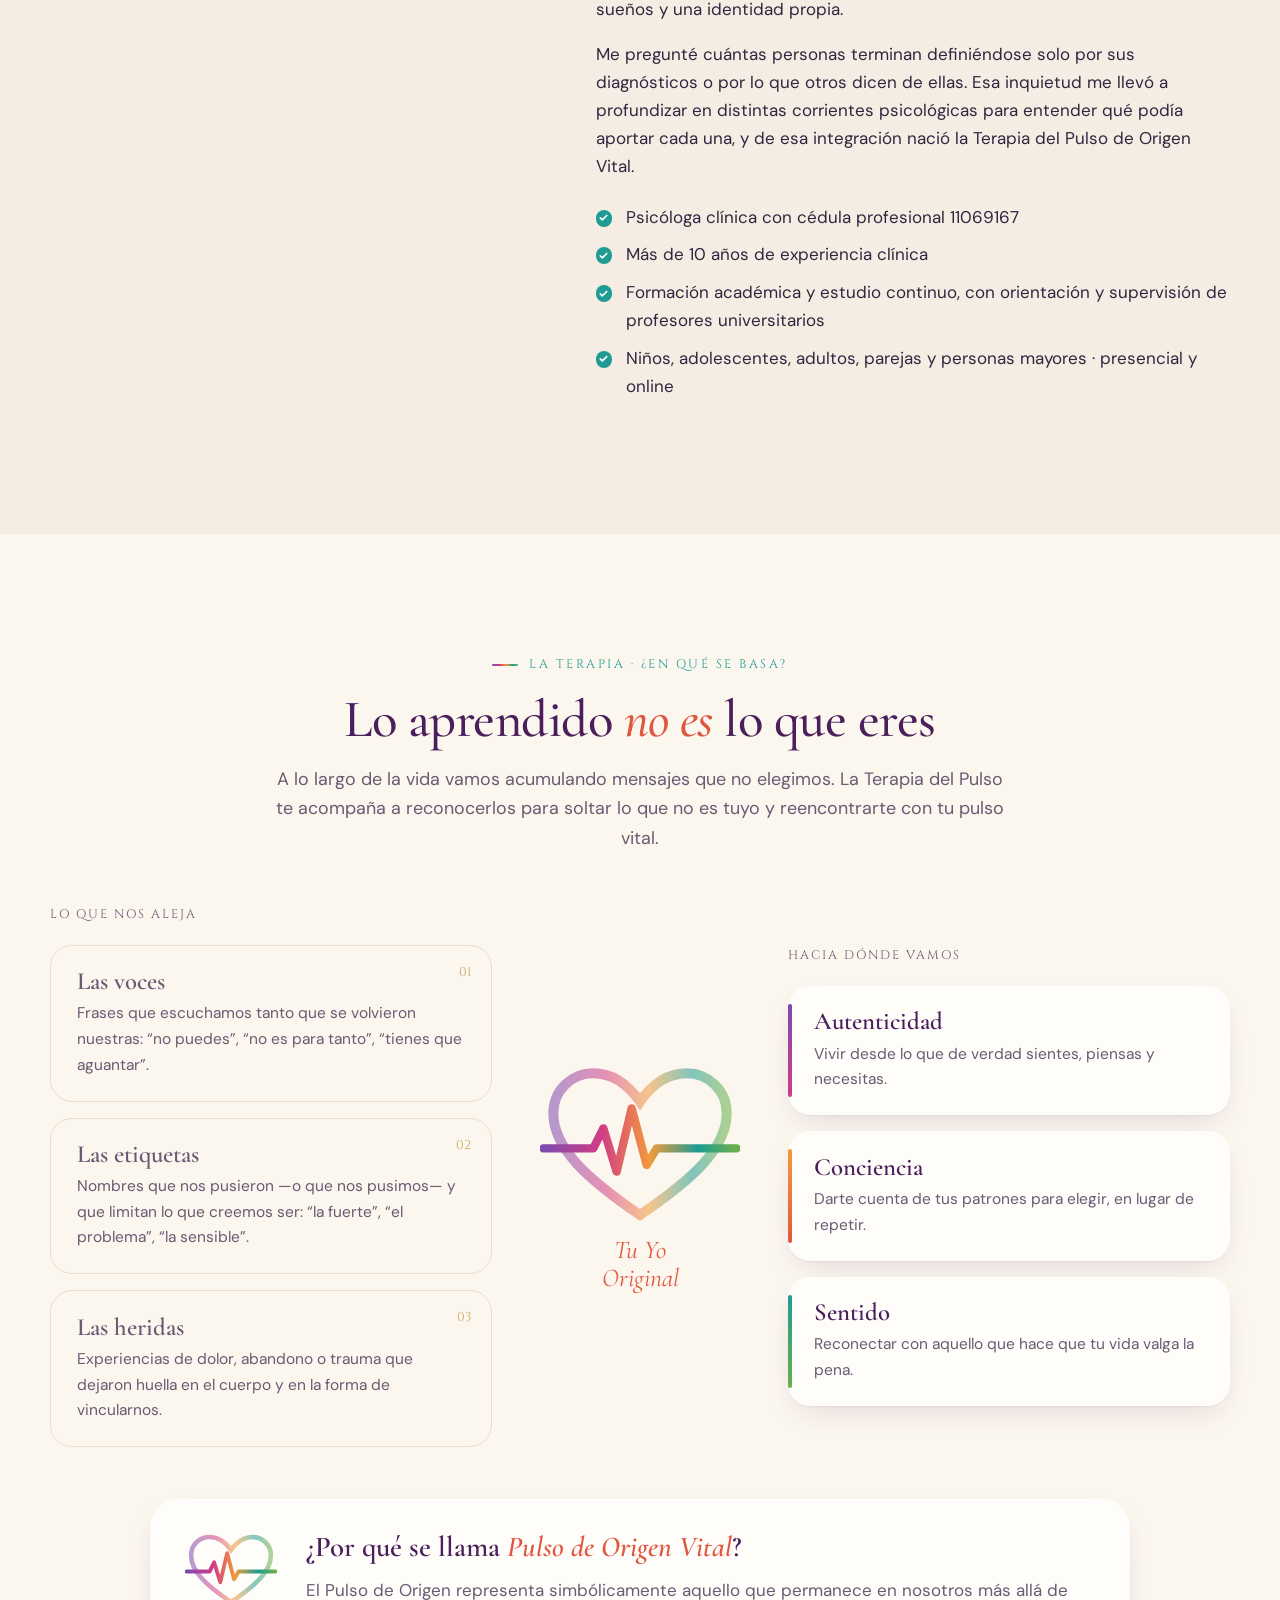
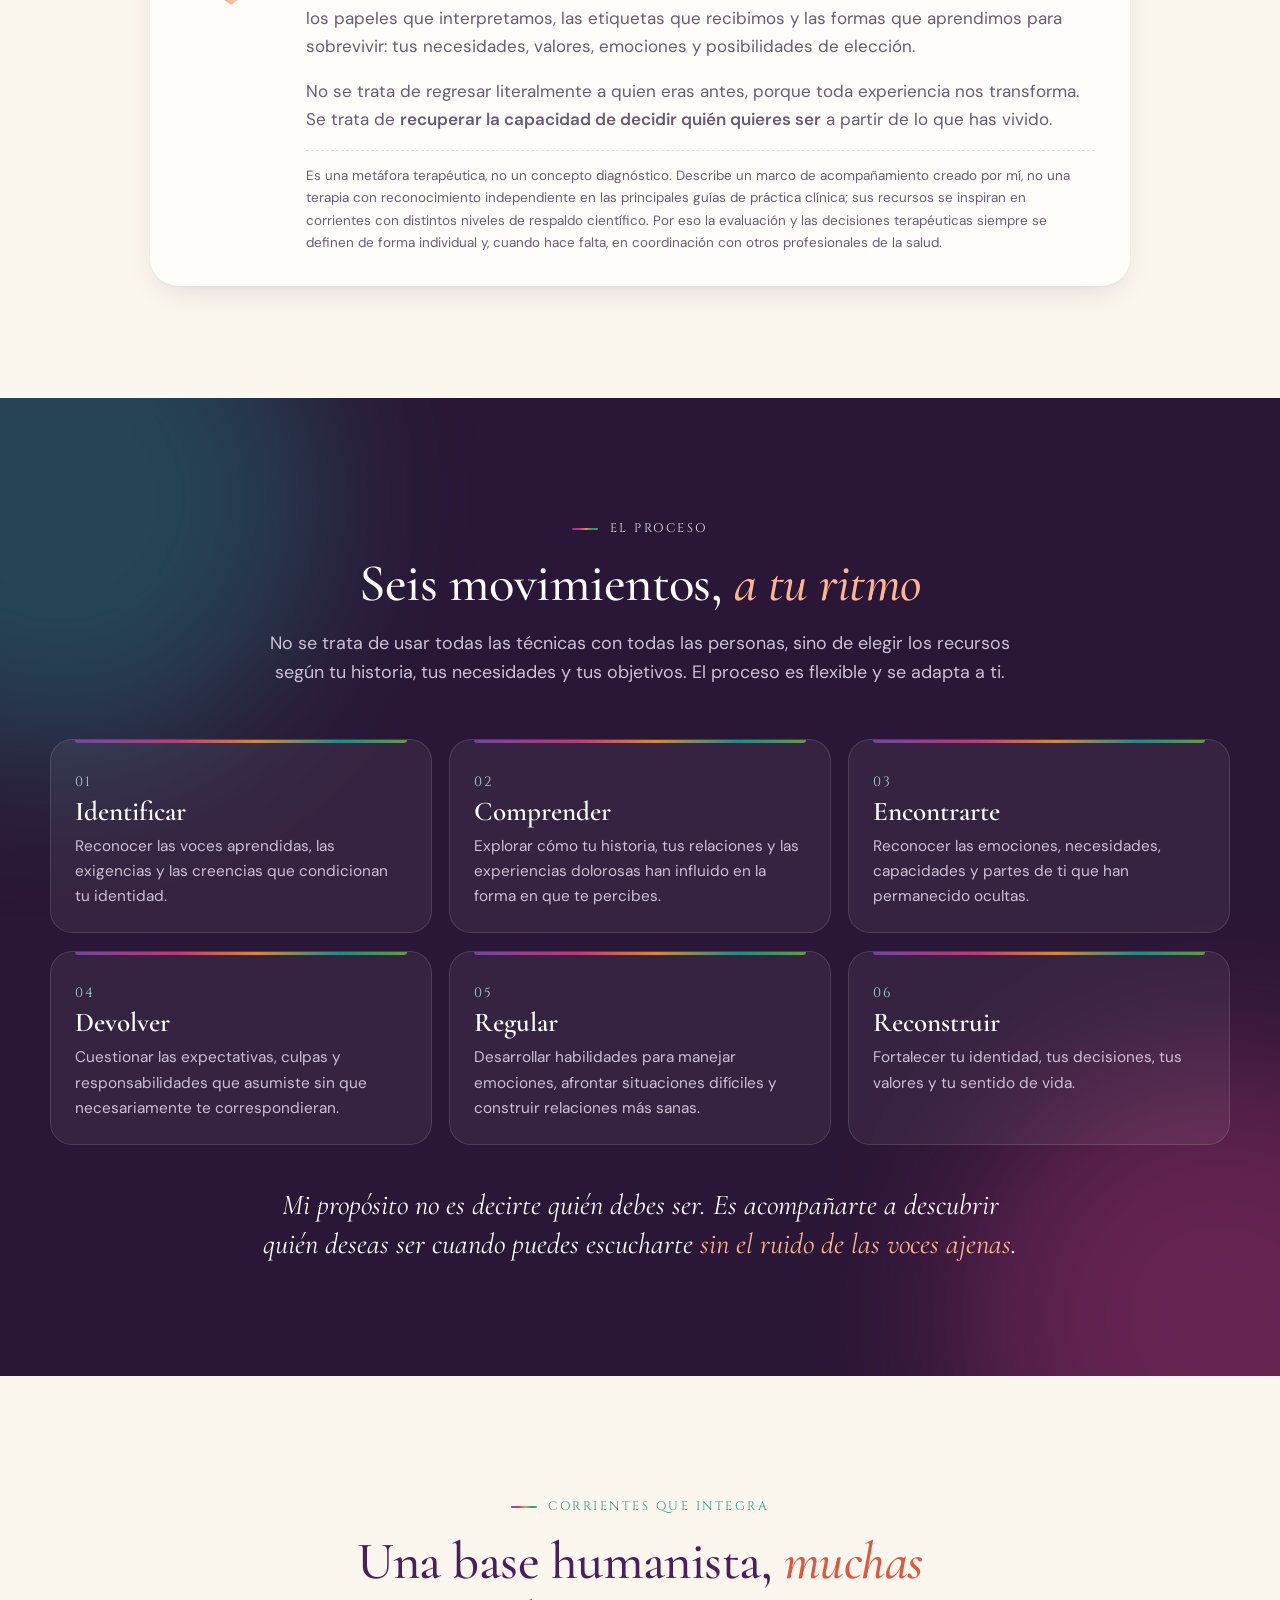
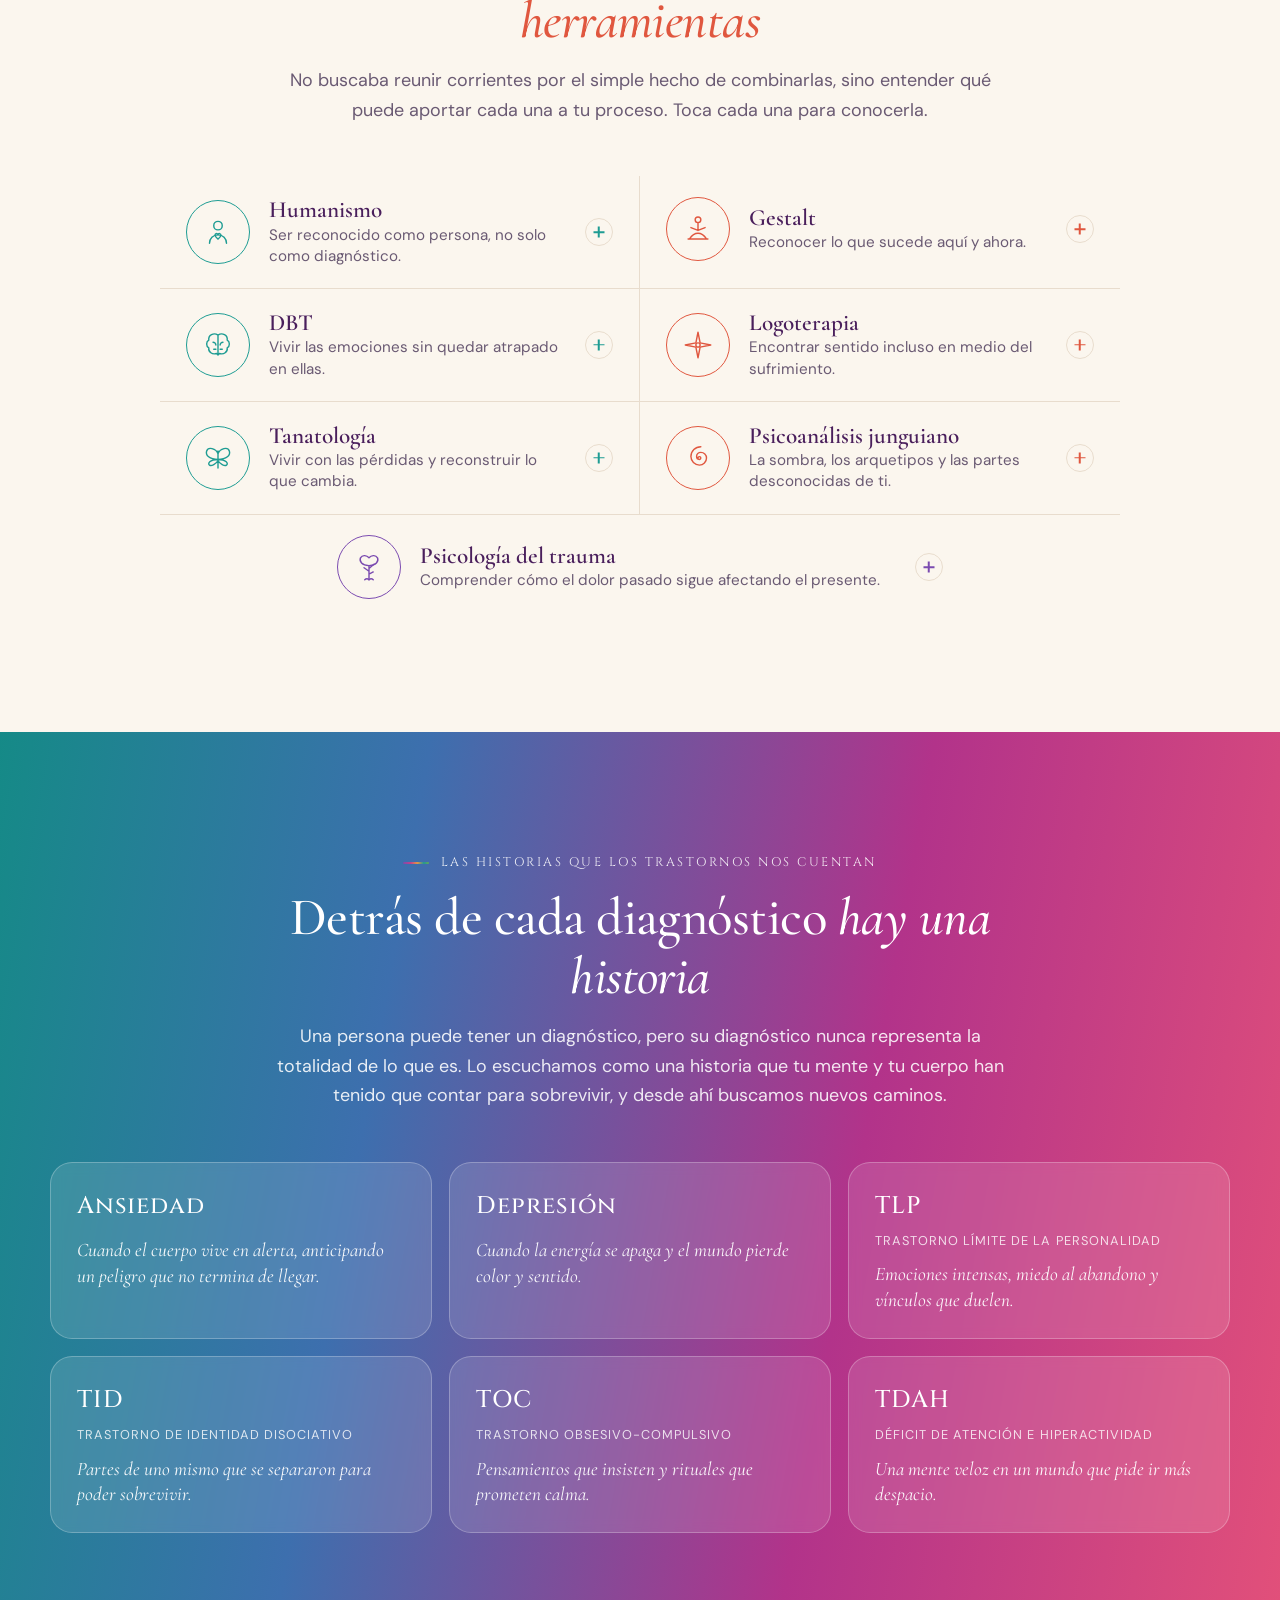
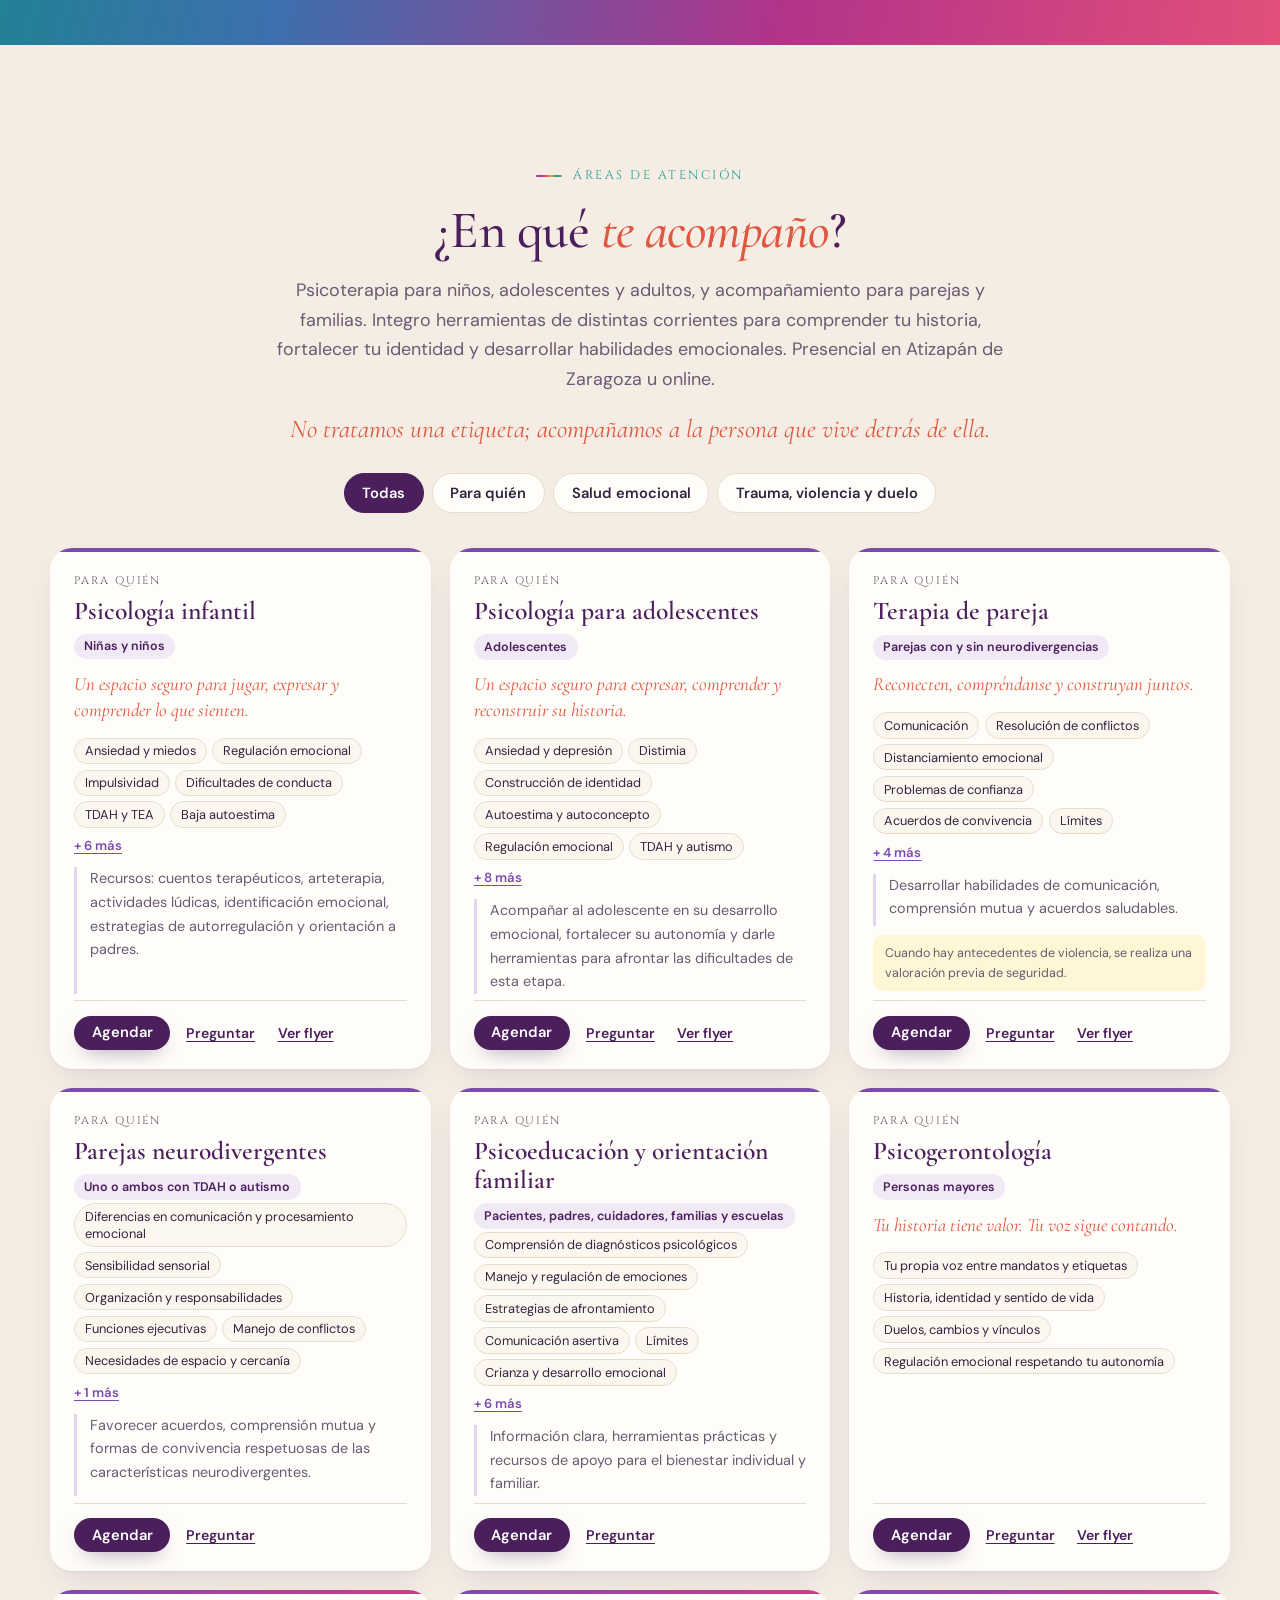
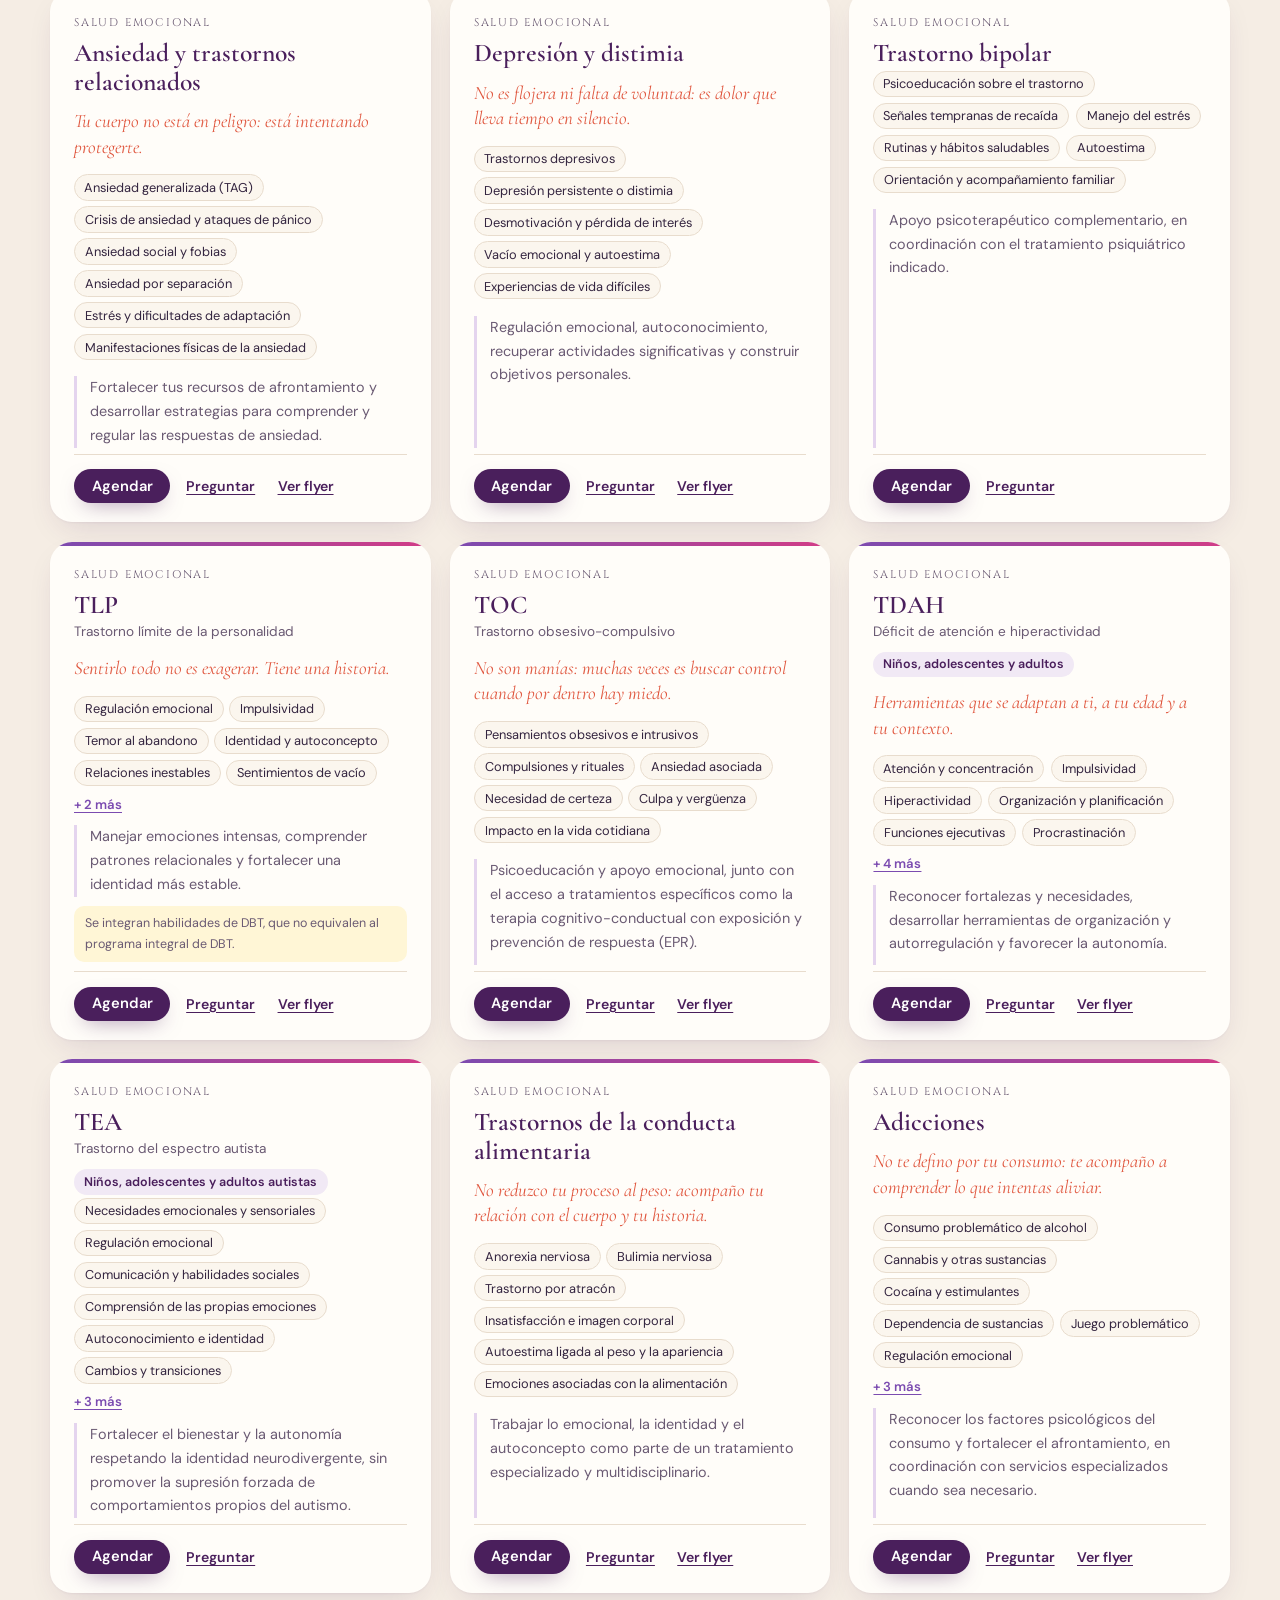
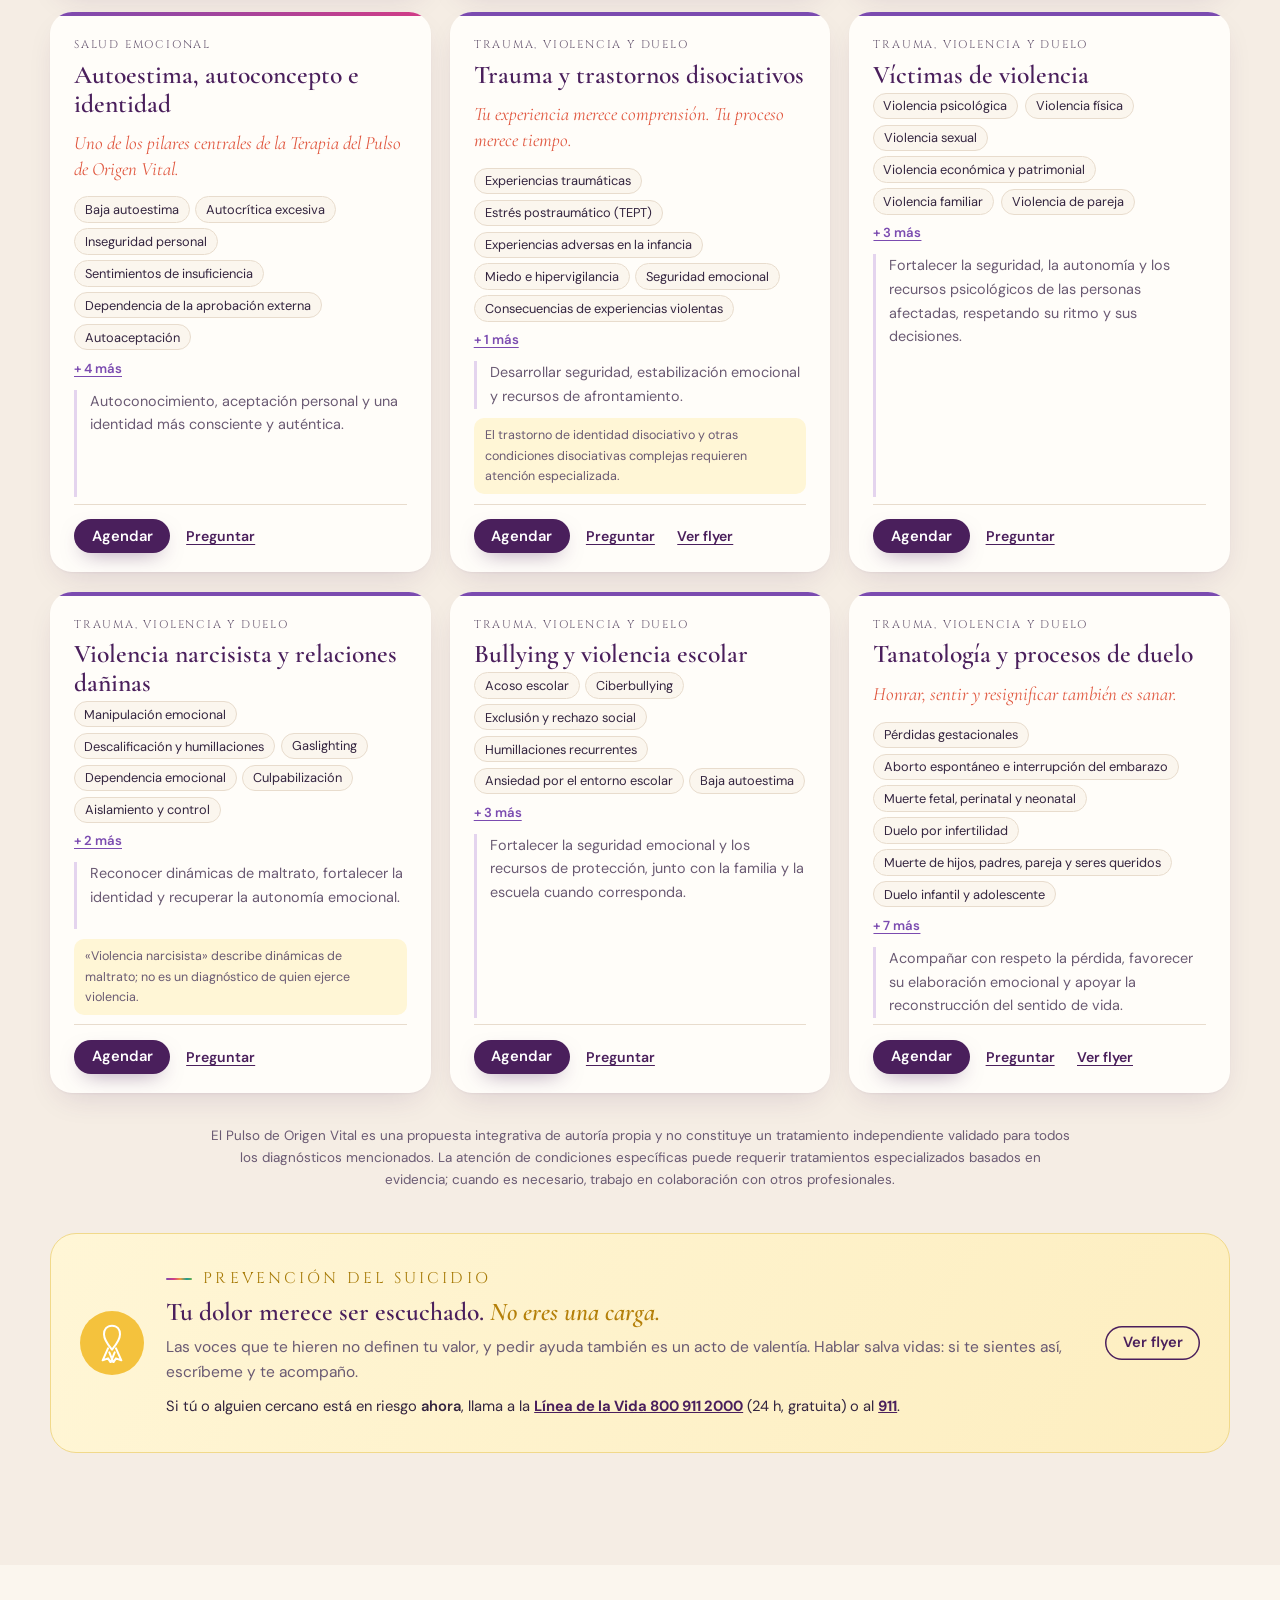
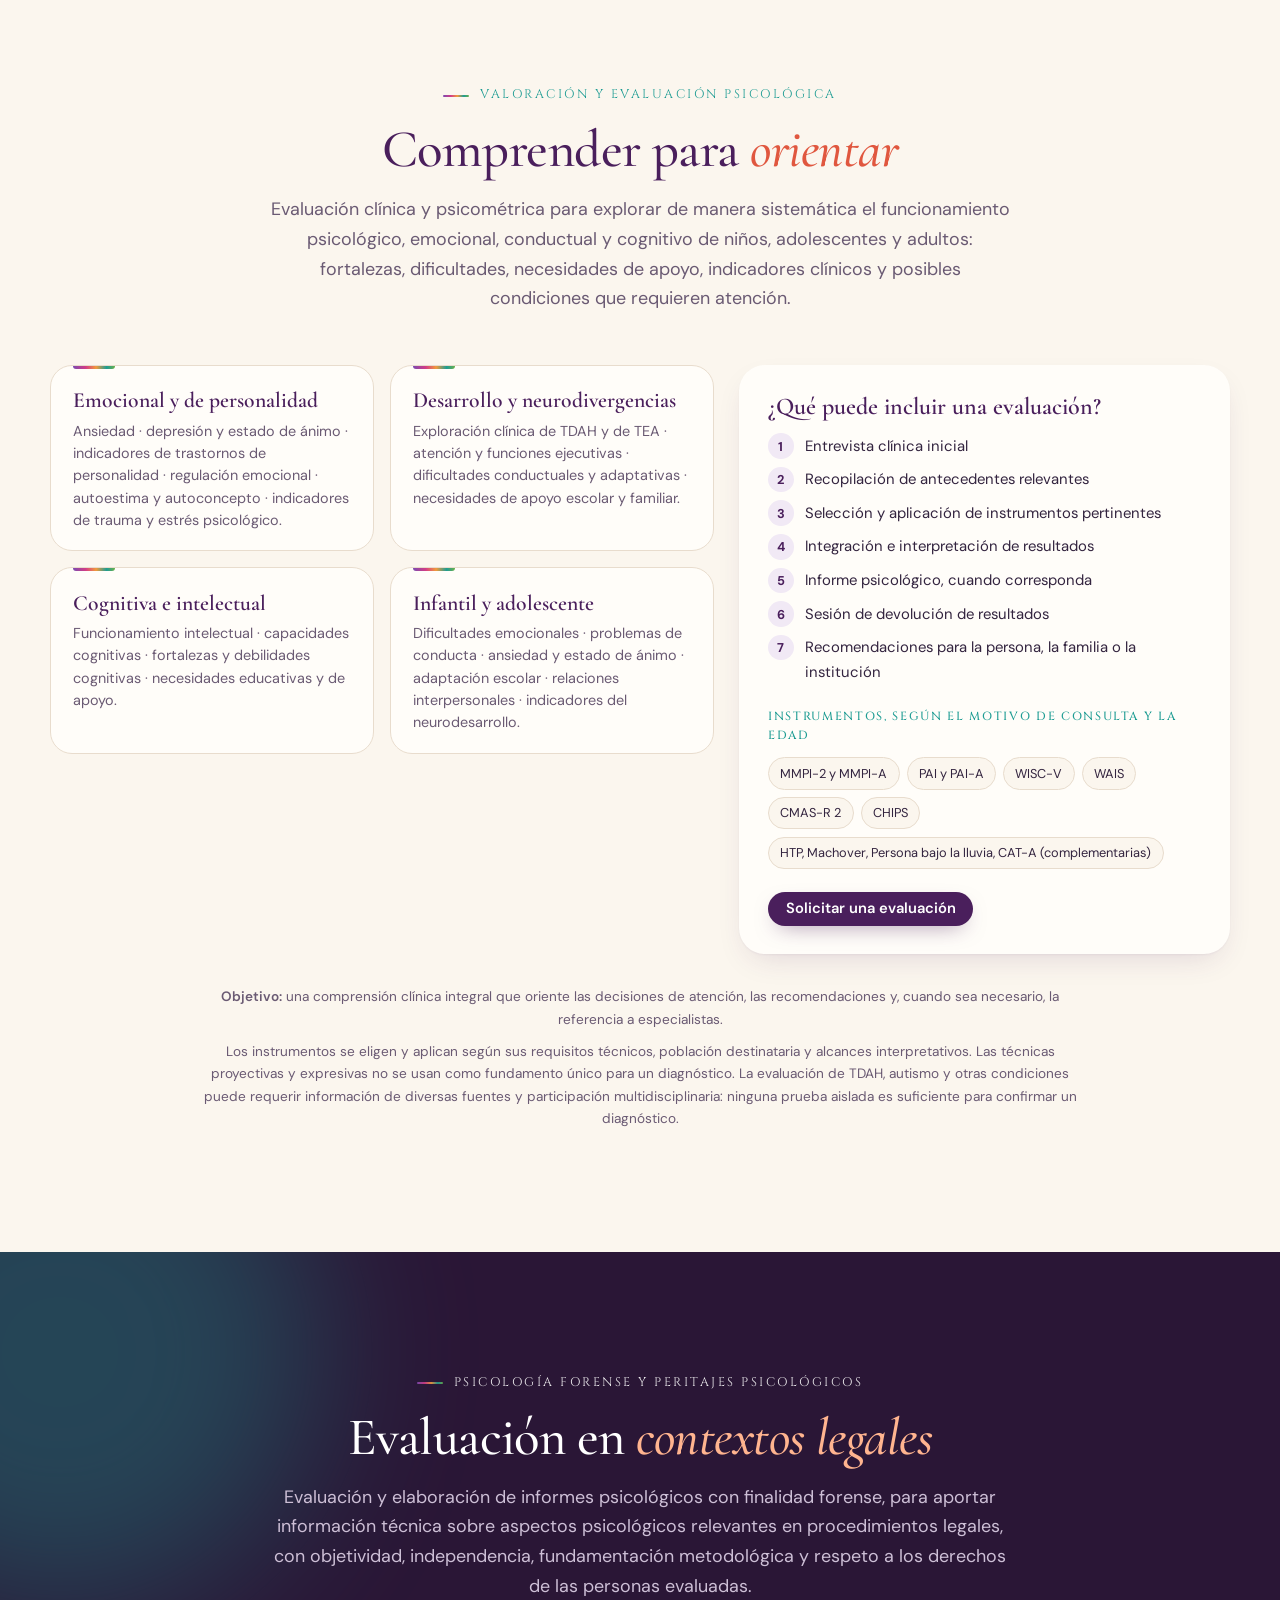
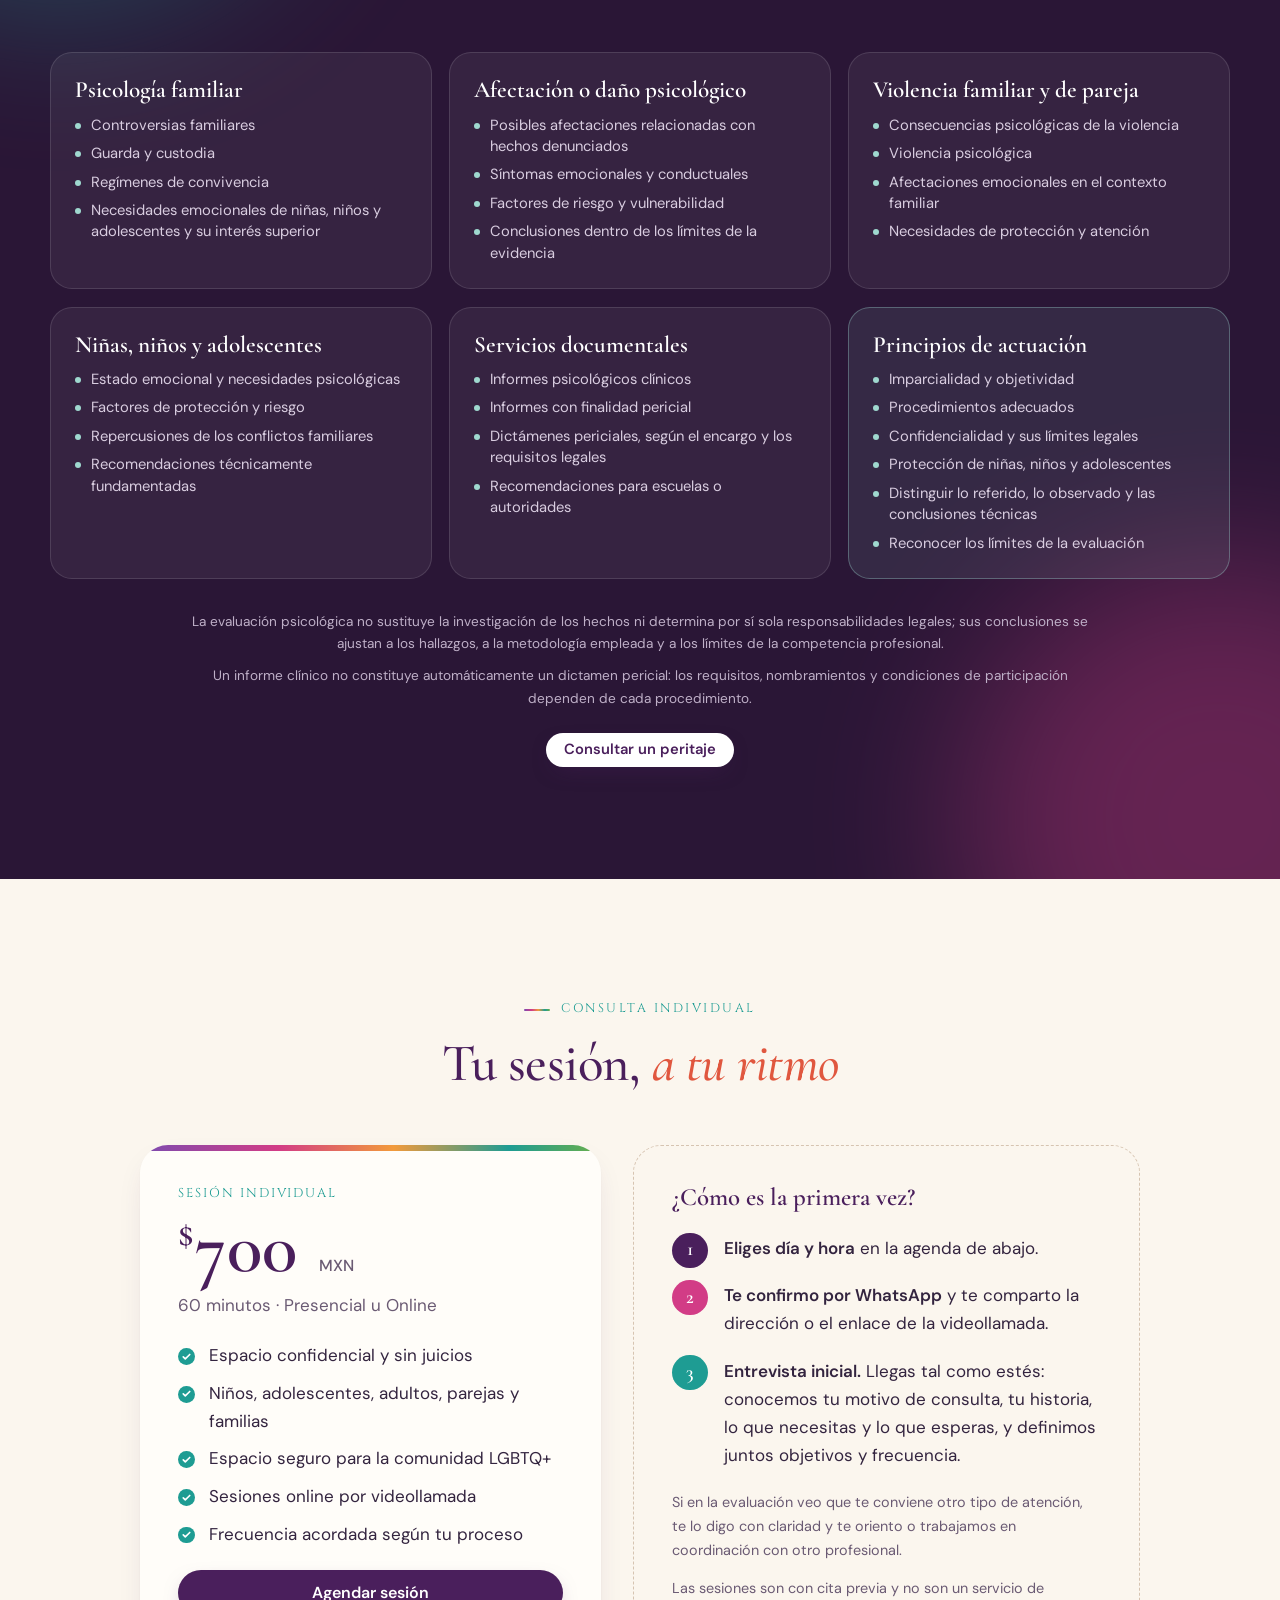
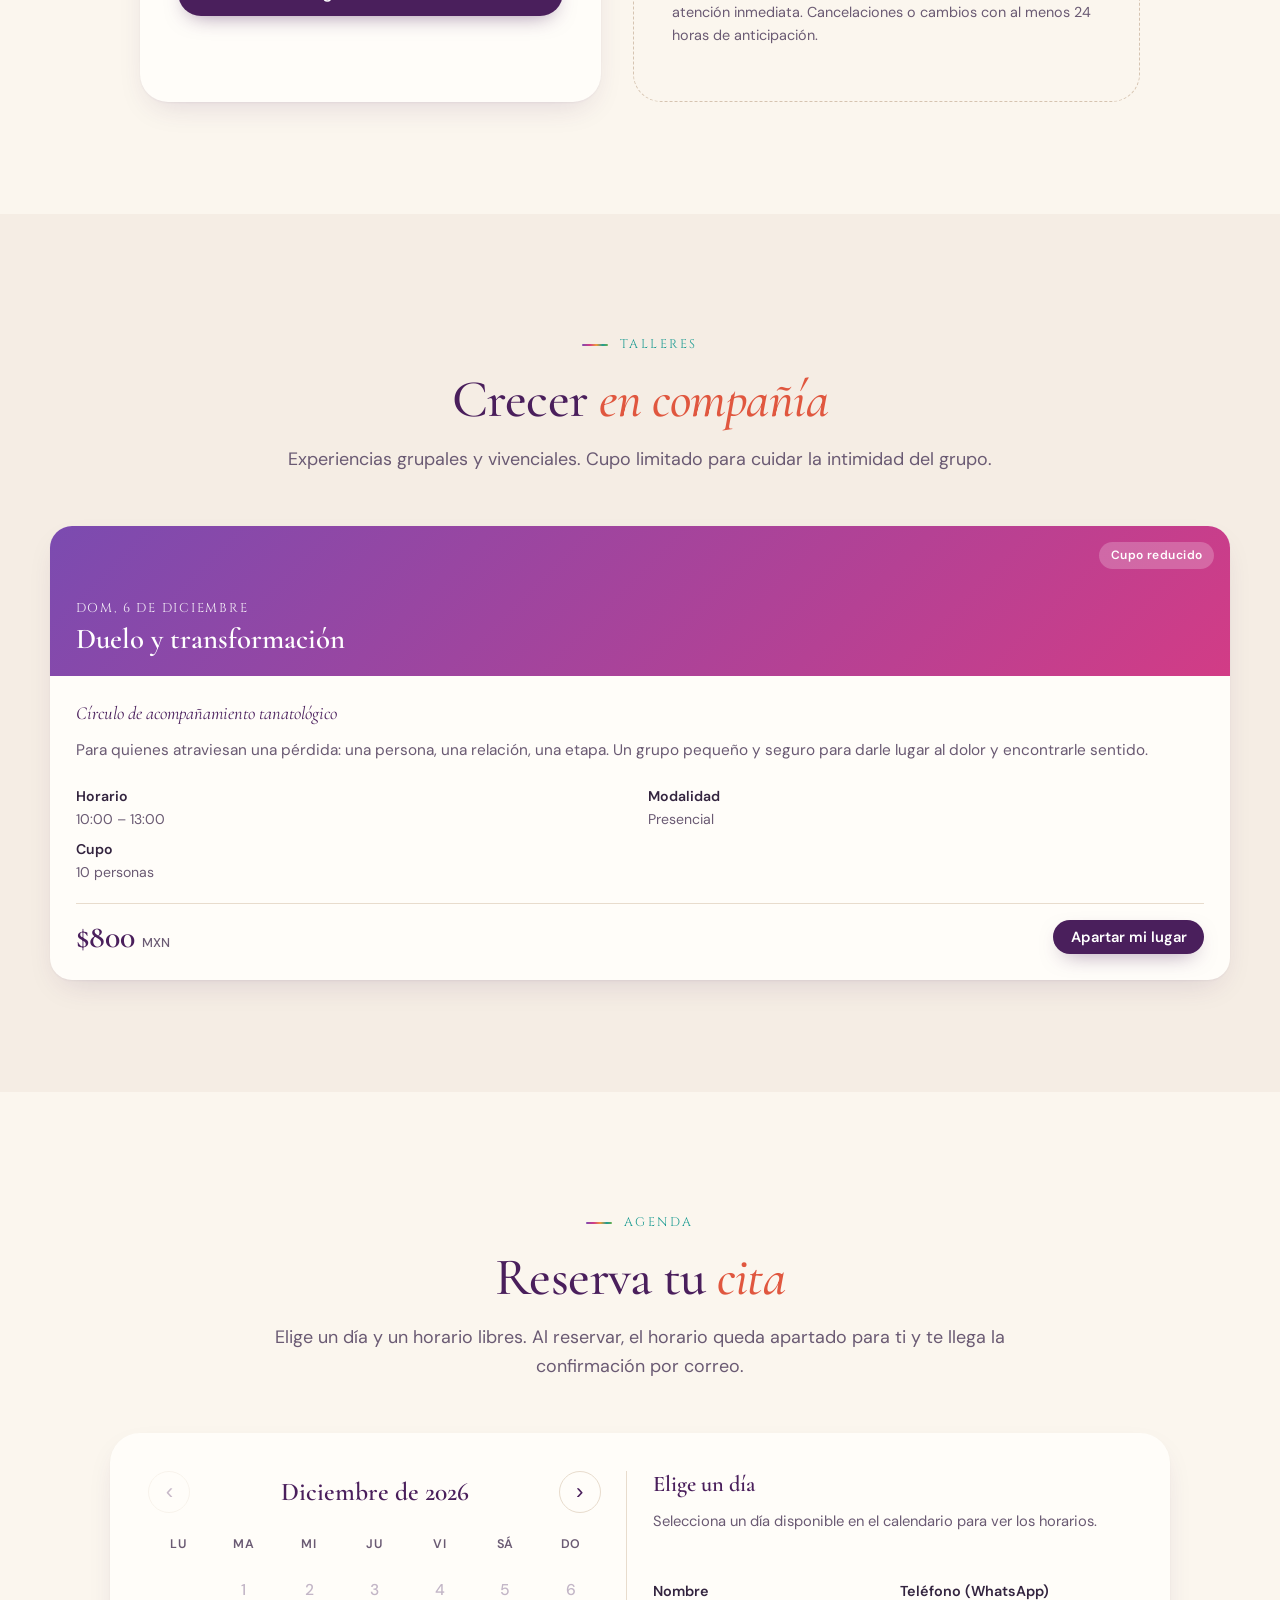
==== commit ec5a3e98: "Flyer de ansiedad social y logo en la página - flyers/ansiedad-social.png: flyer minimalista 1080 × " ====
--- a/index.html
+++ b/index.html
@@ -9,7 +9,7 @@
   <meta property="og:title" content="Terapia del Pulso de Origen Vital · Ana Laura Alemán Chávez" />
   <meta property="og:description" content="Regresa a tu Yo Original. Psicoterapia humanista, presencial y online." />
   <meta property="og:type" content="website" />
-  <meta property="og:image" content="img/logo.png" />
+  <meta property="og:image" content="flyers/logo.png" />
   <link rel="icon" href="img/favicon.svg" type="image/svg+xml" />
   <link rel="preconnect" href="https://fonts.googleapis.com" />
   <link rel="preconnect" href="https://fonts.gstatic.com" crossorigin />
@@ -96,7 +96,7 @@
 
         <div class="hero__art reveal">
           <div class="logo-ring">
-            <img class="logo-img" src="img/logo.png" alt="Logotipo Terapia del Pulso de Origen Vital: colibrí junto a un corazón con línea de pulso" width="520" height="520" />
+            <img class="logo-img" src="img/logo.webp" alt="Logotipo Terapia del Pulso de Origen Vital: colibrí junto a un corazón con línea de pulso" width="520" height="520" />
             <div class="logo-fallback" aria-hidden="true">
               <svg class="logo-fallback__heart"><use href="#pulse-heart"/></svg>
               <span class="logo-fallback__title">Terapia del Pulso</span>
